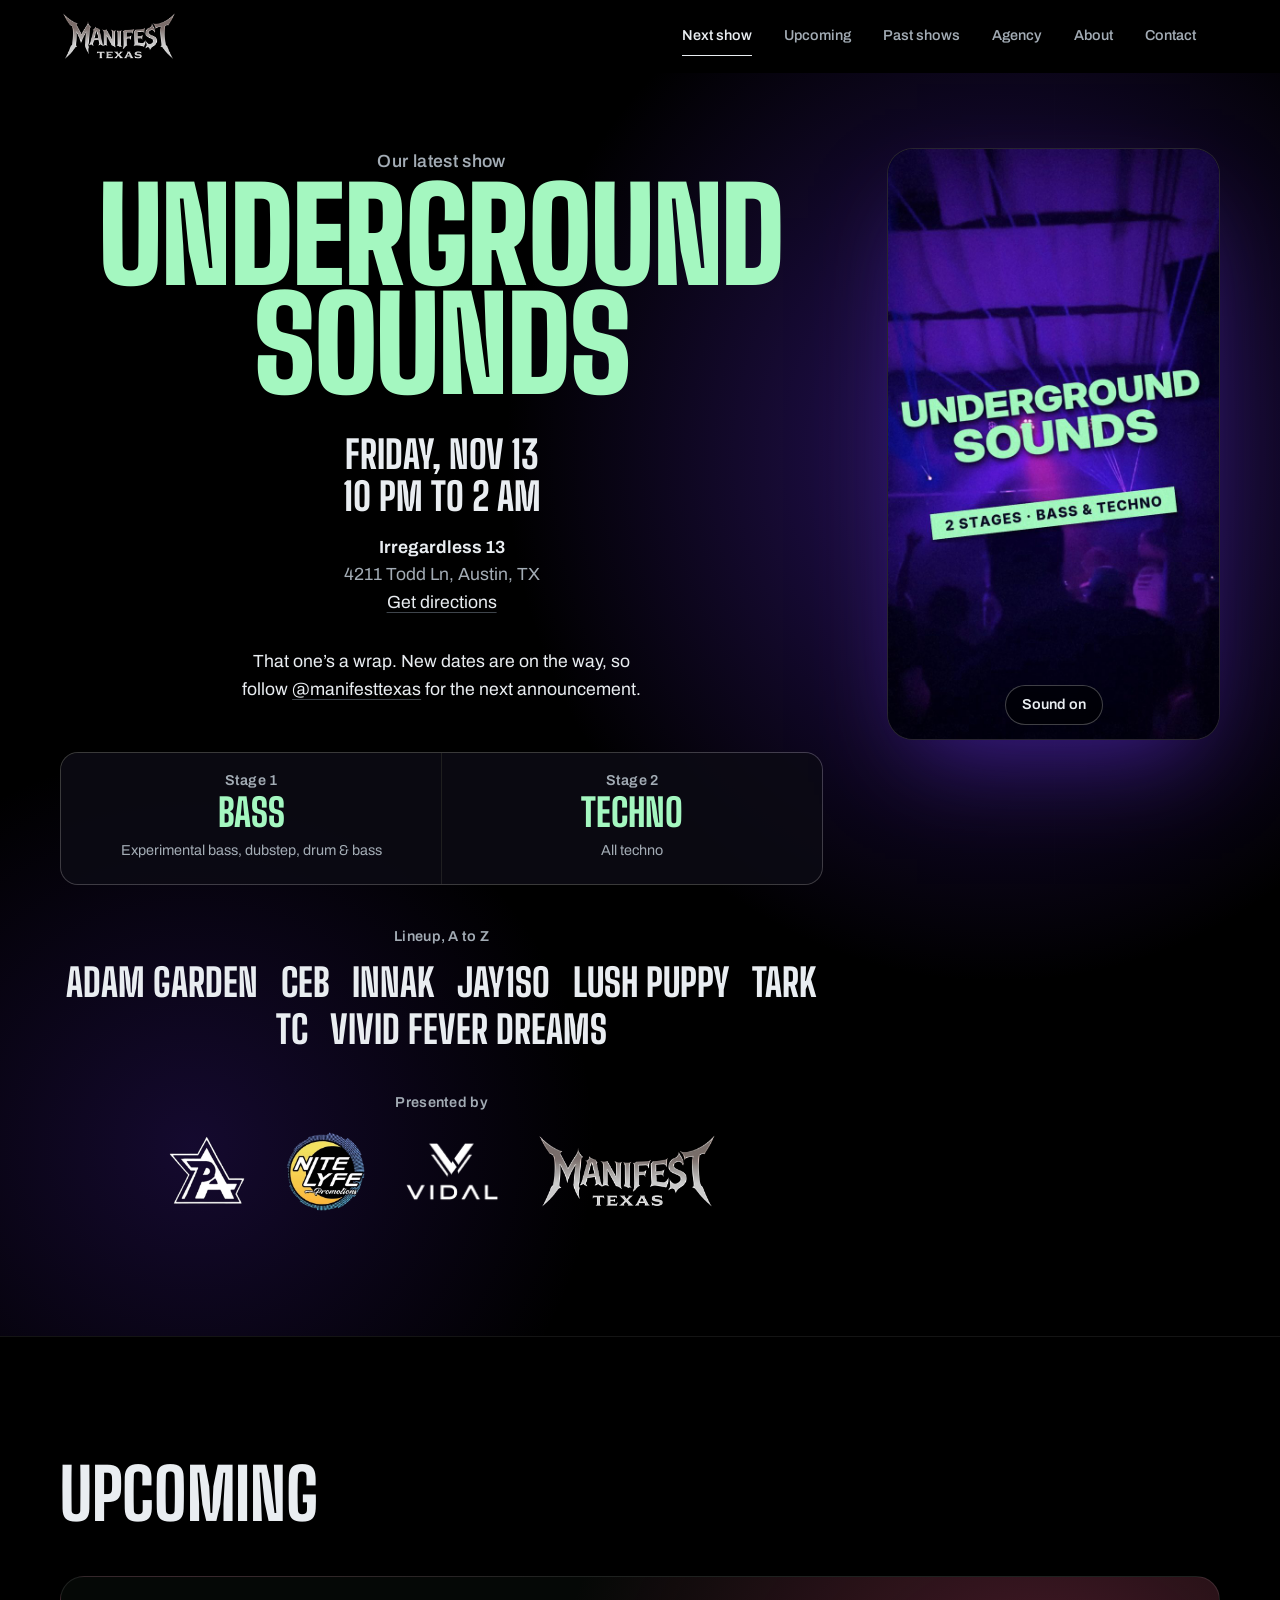
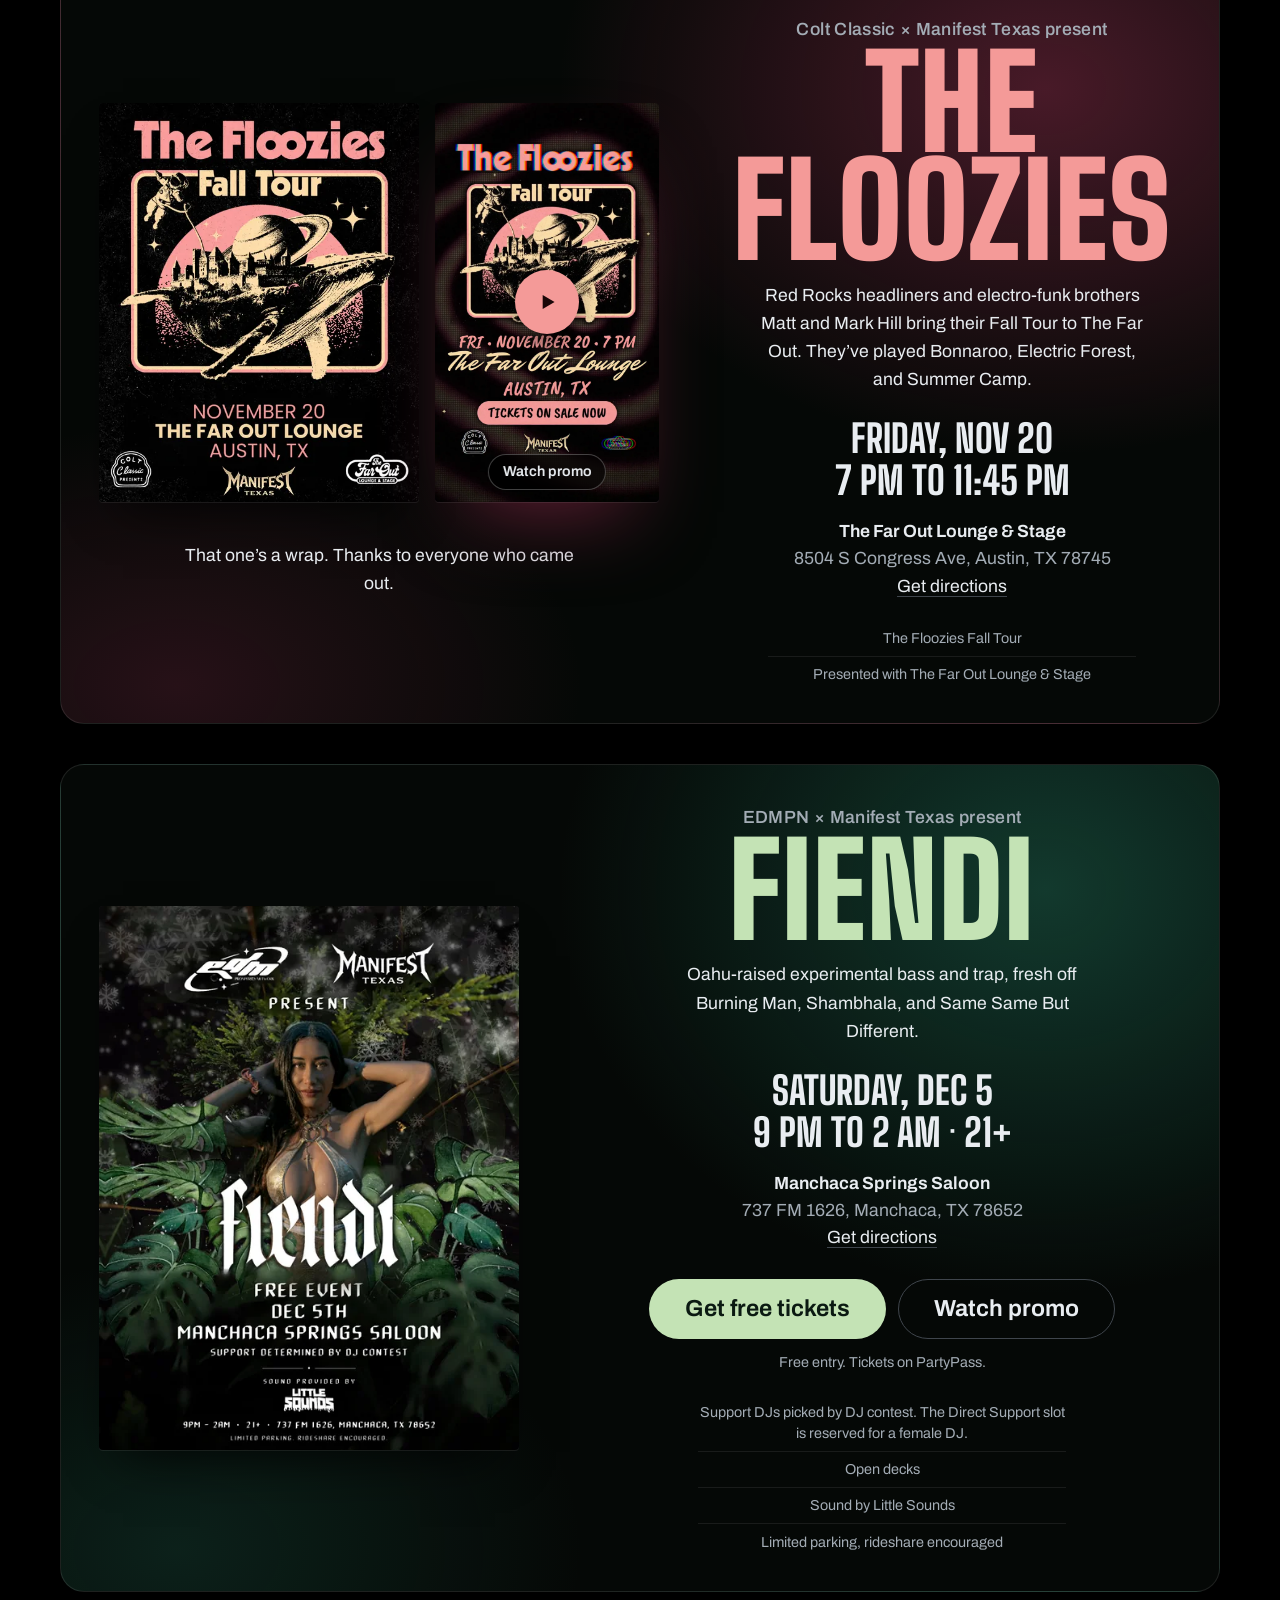
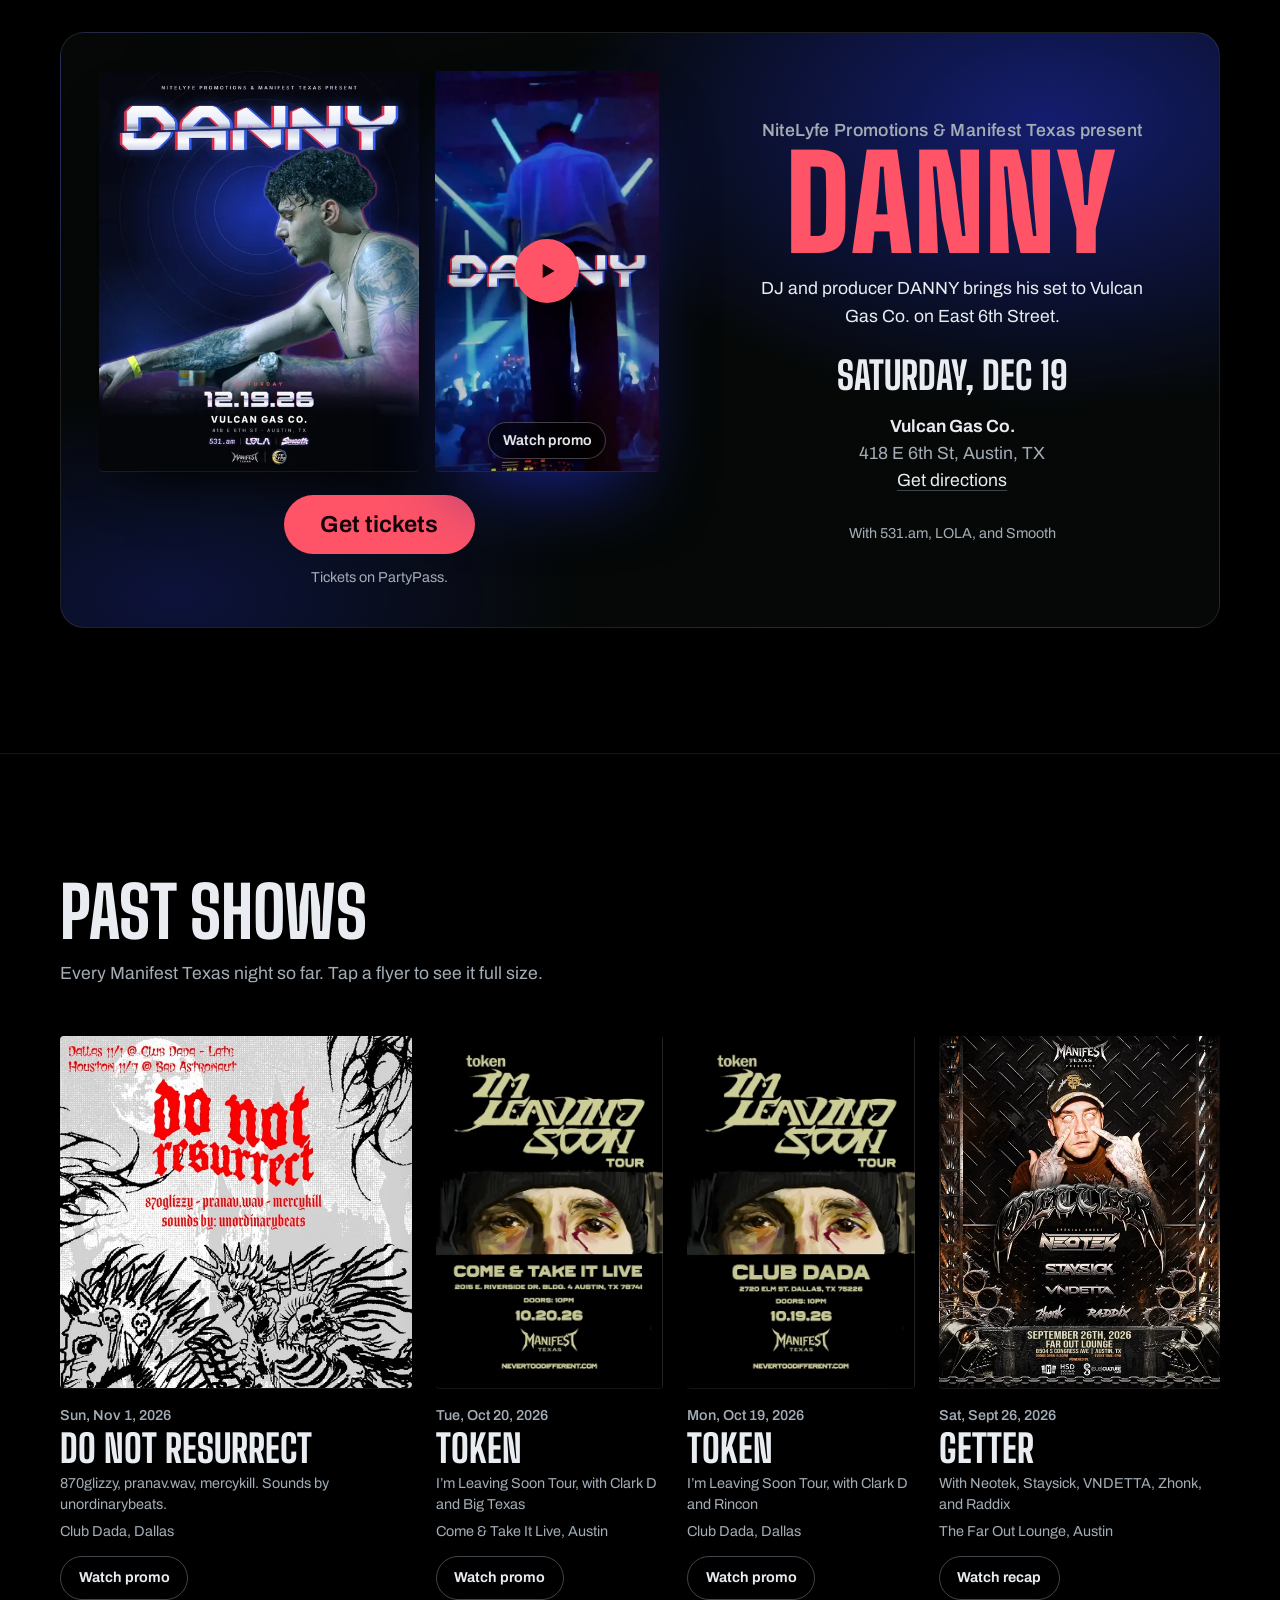
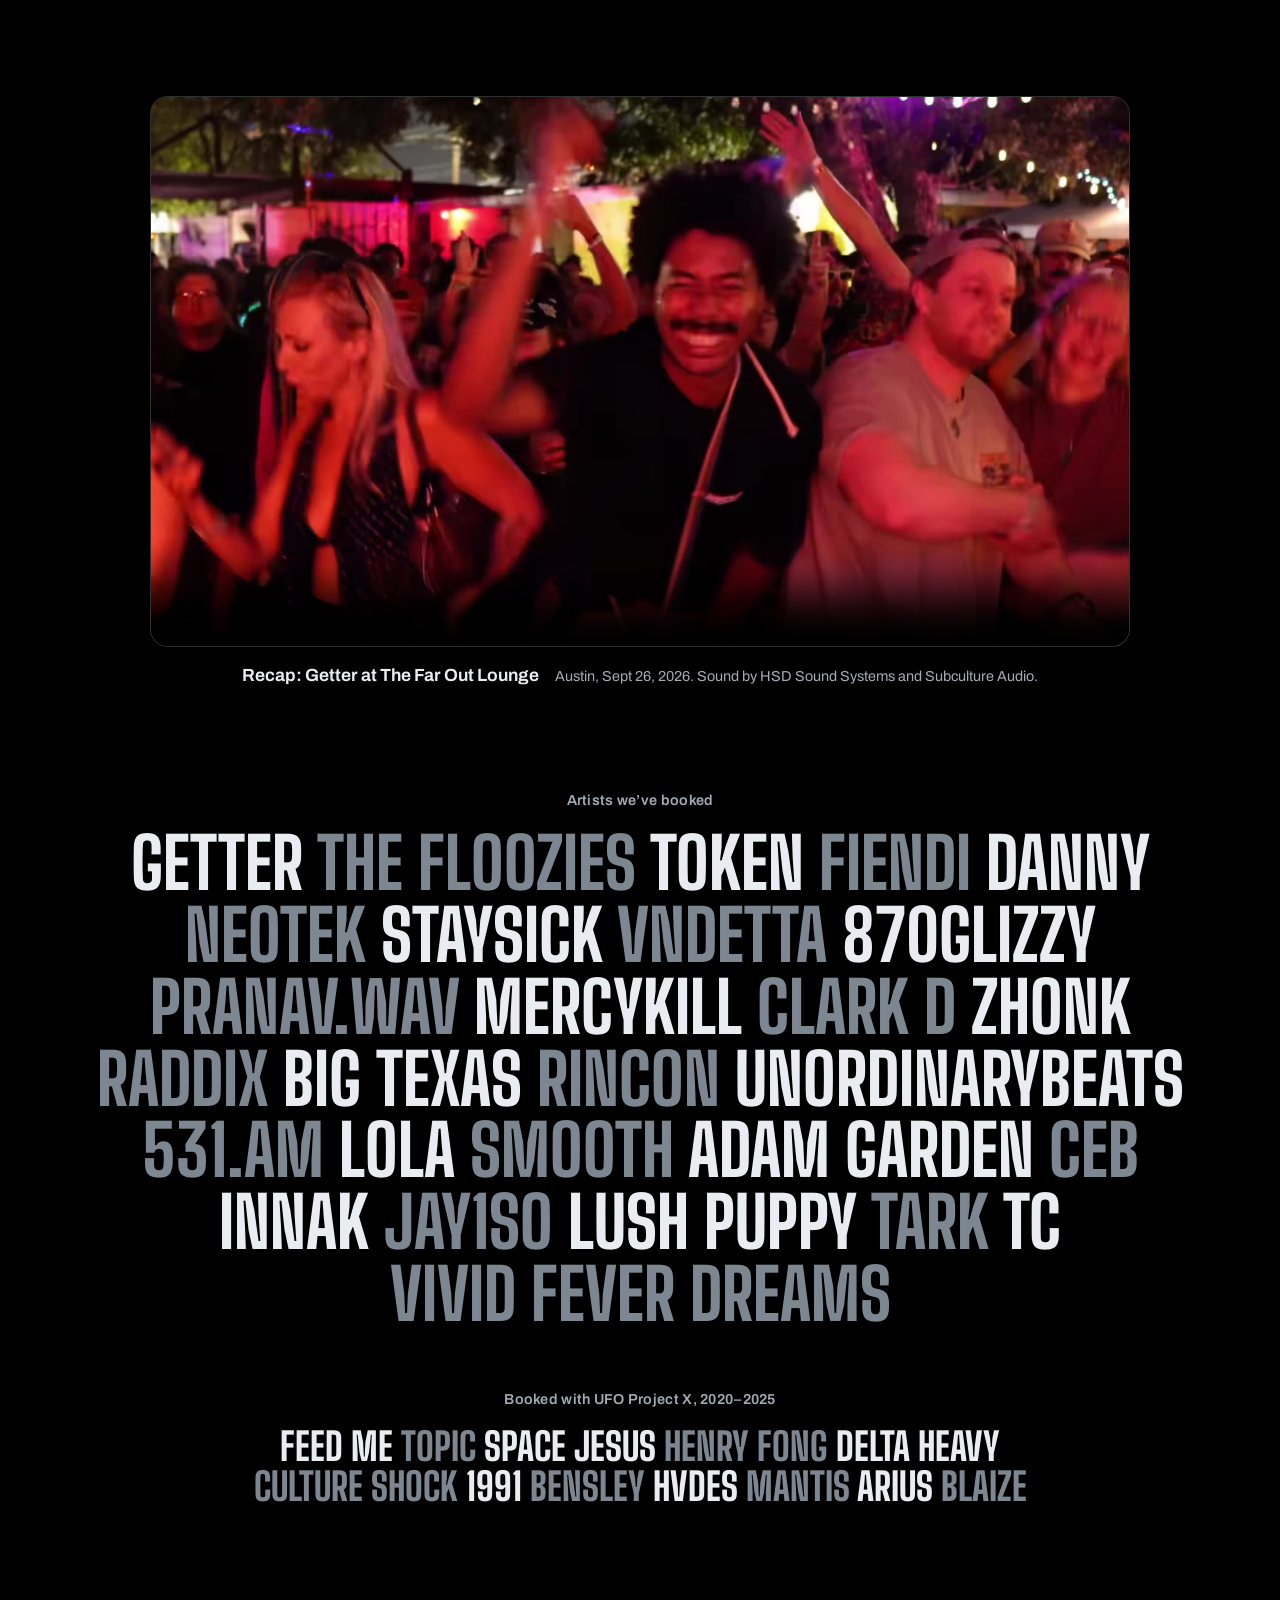
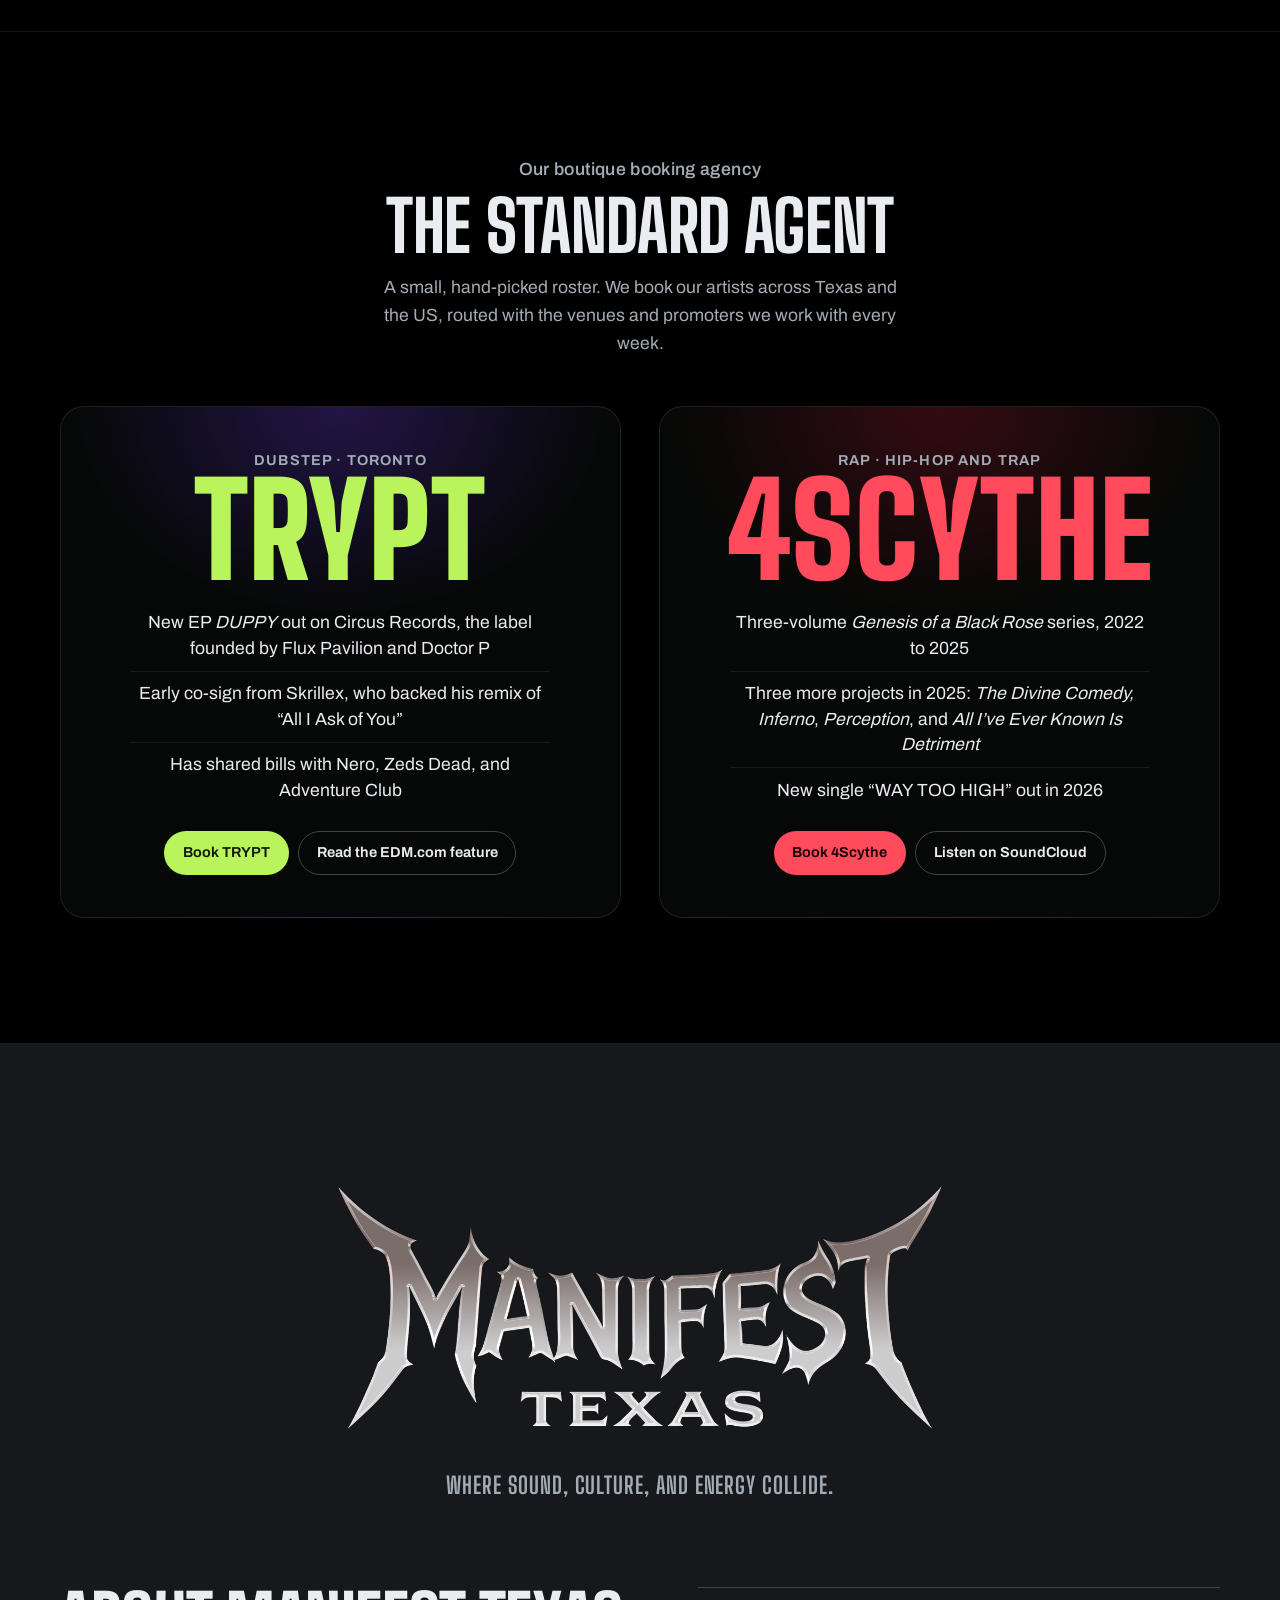
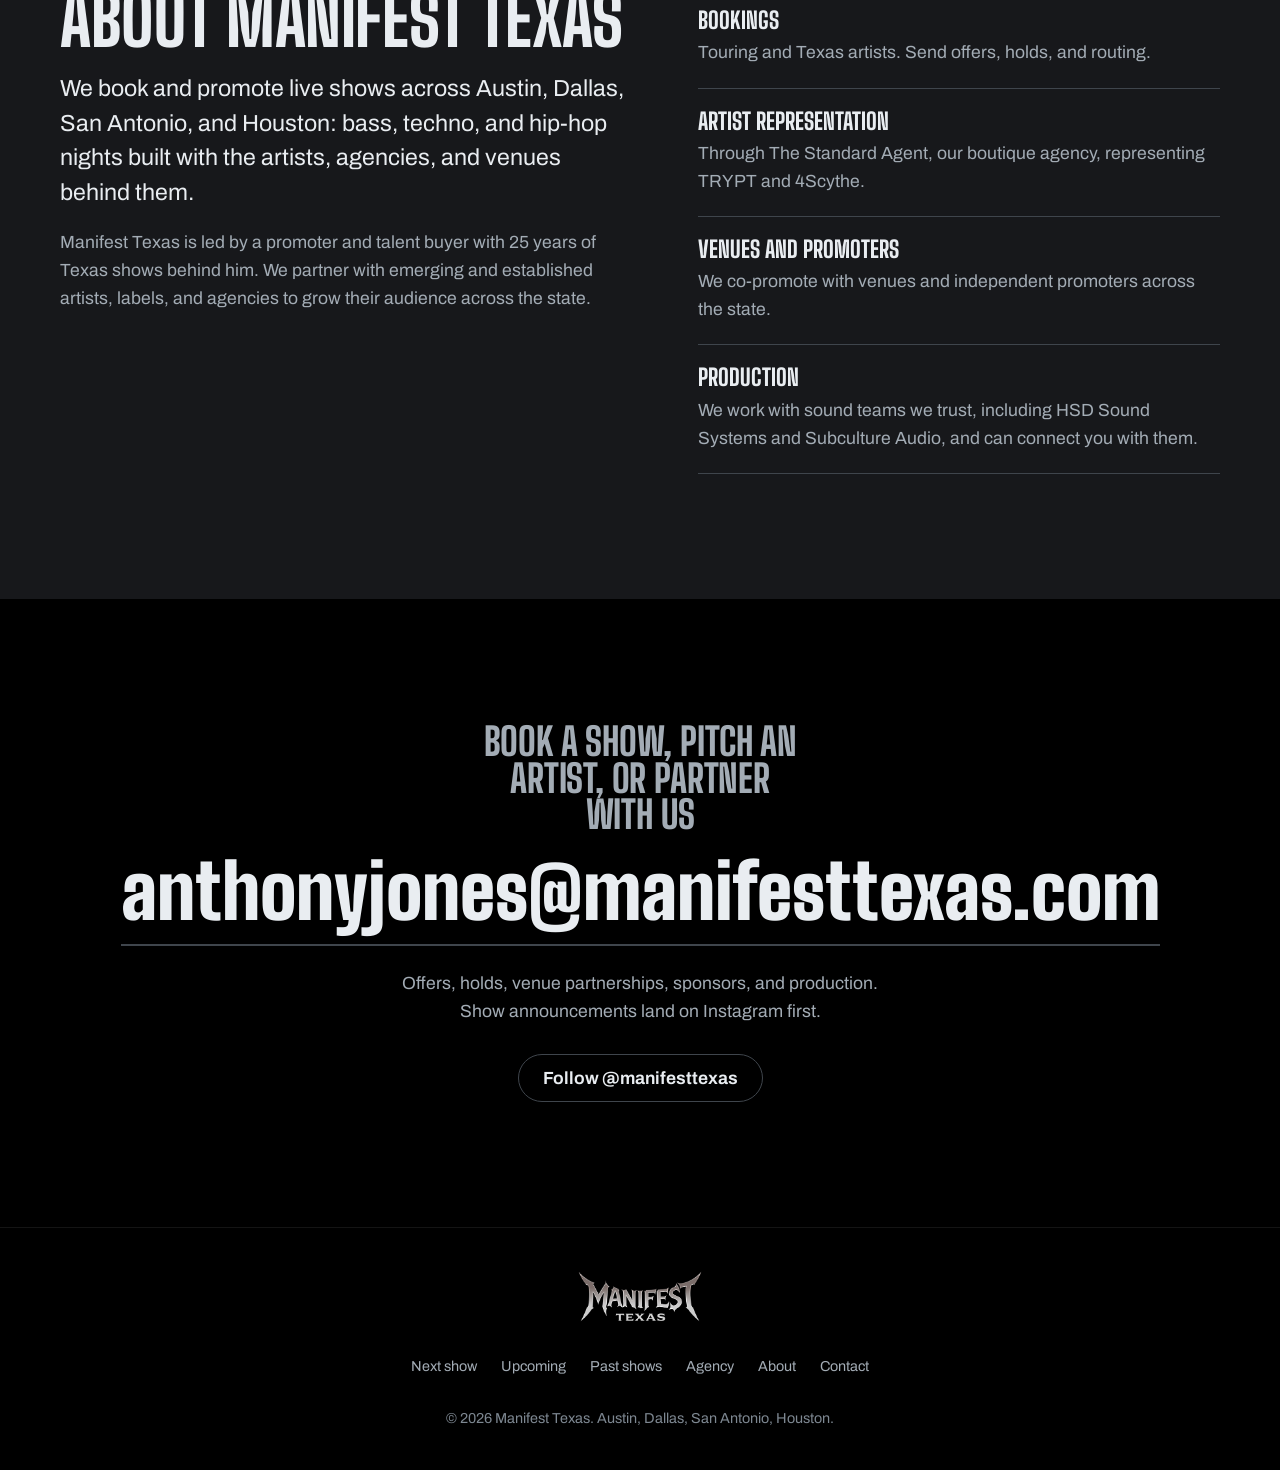
==== index.html @ 44f20de2 "Swap in the new Floozies promo (full Saturn, blowhole spouts) New file names so the year-long asset " ====
<!doctype html>
<html lang="en">
<head>
<meta charset="utf-8" />
<meta name="viewport" content="width=device-width, initial-scale=1, viewport-fit=cover" />

<title>Manifest Texas | Live shows in Austin, Dallas, San Antonio &amp; Houston</title>
<meta name="description" content="Manifest Texas books and promotes live shows across Texas. Next up: Underground Sounds, Fri Nov 13 at Irregardless 13, Austin. Then The Floozies, Fri Nov 20 at The Far Out Lounge, FIENDI on Dec 5, and DANNY on Dec 19." />
<link rel="canonical" href="https://manifesttexas.com/" />
<meta name="theme-color" content="#000000" />
<meta name="color-scheme" content="dark" />

<meta property="og:type" content="website" />
<meta property="og:site_name" content="Manifest Texas" />
<meta property="og:title" content="Manifest Texas | Live shows across Texas" />
<meta property="og:description" content="Next up: Underground Sounds, Fri Nov 13 at Irregardless 13, Austin. Two stages, bass and techno. Free with RSVP." />
<meta property="og:url" content="https://manifesttexas.com/" />
<meta property="og:image" content="https://manifesttexas.com/assets/img/og-manifest-texas.jpg" />
<meta property="og:image:width" content="1200" />
<meta property="og:image:height" content="630" />
<meta name="twitter:card" content="summary_large_image" />
<meta name="twitter:title" content="Manifest Texas | Live shows across Texas" />
<meta name="twitter:description" content="Next up: Underground Sounds, Fri Nov 13, Austin. Free with RSVP." />
<meta name="twitter:image" content="https://manifesttexas.com/assets/img/og-manifest-texas.jpg" />

<link rel="icon" href="assets/favicon.svg" type="image/svg+xml" />
<link rel="apple-touch-icon" href="assets/img/favicon-512.png" />

<!-- Fonts are self-hosted in assets/fonts (Big Shoulders Display + Archivo, SIL Open Font License). -->
<link rel="preload" href="assets/fonts/big-shoulders-display.woff" as="font" type="font/woff" crossorigin />
<link rel="preload" href="assets/fonts/archivo.woff" as="font" type="font/woff" crossorigin />
<!-- Bump the ?v= number whenever site.css or site.js changes (assets are cached for a year). -->
<link rel="stylesheet" href="assets/css/site.css?v=20261111a" />

<!-- ============================================================
     STRUCTURED DATA: organization + every show (next and past).
     Add a MusicEvent object for each new show.
     ============================================================ -->
<script type="application/ld+json">
{
  "@context": "https://schema.org",
  "@graph": [
    {
      "@type": "Organization",
      "@id": "https://manifesttexas.com/#org",
      "name": "Manifest Texas",
      "description": "Texas live-event promoter booking and promoting shows across Austin, Dallas, San Antonio, and Houston.",
      "areaServed": "Texas, United States",
      "url": "https://manifesttexas.com/",
      "logo": "https://manifesttexas.com/assets/img/logo-manifest-texas.png",
      "email": "anthonyjones@manifesttexas.com",
      "sameAs": ["https://www.instagram.com/manifesttexas"]
    },
    {
      "@type": "Organization",
      "@id": "https://manifesttexas.com/#agency",
      "name": "The Standard Agent",
      "description": "Boutique booking agency representing TRYPT and 4Scythe.",
      "url": "https://manifesttexas.com/#agency",
      "email": "anthonyjones@manifesttexas.com"
    },
    {
      "@type": "MusicEvent",
      "name": "Underground Sounds",
      "description": "Two stages: bass (experimental bass, dubstep, drum & bass) and techno. Free with RSVP.",
      "startDate": "2026-11-13T22:00:00-06:00",
      "endDate": "2026-11-14T02:00:00-06:00",
      "eventStatus": "https://schema.org/EventScheduled",
      "eventAttendanceMode": "https://schema.org/OfflineEventAttendanceMode",
      "isAccessibleForFree": true,
      "organizer": [
        { "@id": "https://manifesttexas.com/#org" },
        { "@type": "Organization", "name": "VIDAL" },
        { "@type": "Organization", "name": "NiteLyfe Promotions" }
      ],
      "performer": [
        { "@type": "MusicGroup", "name": "Adam Garden" },
        { "@type": "MusicGroup", "name": "CEB" },
        { "@type": "MusicGroup", "name": "INNAK" },
        { "@type": "MusicGroup", "name": "Jay1so" },
        { "@type": "MusicGroup", "name": "lush puppy" },
        { "@type": "MusicGroup", "name": "TARK" },
        { "@type": "MusicGroup", "name": "TC" },
        { "@type": "MusicGroup", "name": "Vivid Fever Dreams" }
      ],
      "location": {
        "@type": "MusicVenue",
        "name": "Irregardless 13",
        "address": {
          "@type": "PostalAddress",
          "streetAddress": "4211 Todd Ln",
          "addressLocality": "Austin",
          "addressRegion": "TX",
          "addressCountry": "US"
        }
      },
      "image": "https://manifesttexas.com/assets/img/underground-sounds-promo-poster.jpg",
      "offers": {
        "@type": "Offer",
        "price": "0",
        "priceCurrency": "USD",
        "url": "https://posh.vip/e/no-boundaries-1?u=manifesttexas&_t=mvzlo5fj&os=ios&src=event_page",
        "availability": "https://schema.org/InStock"
      }
    },
    {
      "@type": "MusicEvent",
      "name": "Colt Classic × Manifest Texas present The Floozies: Fall Tour",
      "description": "Electro-funk brothers Matt and Mark Hill, Red Rocks headliners, bring their Fall Tour to The Far Out Lounge & Stage in Austin.",
      "startDate": "2026-11-20T19:00:00-06:00",
      "endDate": "2026-11-20T23:45:00-06:00",
      "eventStatus": "https://schema.org/EventScheduled",
      "eventAttendanceMode": "https://schema.org/OfflineEventAttendanceMode",
      "organizer": [
        { "@id": "https://manifesttexas.com/#org" },
        { "@type": "Organization", "name": "Colt Classic" }
      ],
      "performer": [
        { "@type": "MusicGroup", "name": "The Floozies" }
      ],
      "location": {
        "@type": "MusicVenue",
        "name": "The Far Out Lounge & Stage",
        "address": { "@type": "PostalAddress", "streetAddress": "8504 S Congress Ave", "addressLocality": "Austin", "addressRegion": "TX", "postalCode": "78745", "addressCountry": "US" }
      },
      "image": "https://manifesttexas.com/assets/img/flyer-floozies-farout.jpg",
      "offers": {
        "@type": "Offer",
        "url": "https://www.tickettailor.com/events/thefaroutloungestage/2354279",
        "availability": "https://schema.org/InStock"
      }
    },
    {
      "@type": "MusicEvent",
      "name": "EDMPN × Manifest Texas present FIENDI",
      "description": "FIENDI live at Manchaca Springs Saloon. Free event. Support DJs chosen by DJ contest, open decks, sound by Little Sounds. 21+.",
      "startDate": "2026-12-05T21:00:00-06:00",
      "endDate": "2026-12-06T02:00:00-06:00",
      "eventStatus": "https://schema.org/EventScheduled",
      "eventAttendanceMode": "https://schema.org/OfflineEventAttendanceMode",
      "isAccessibleForFree": true,
      "typicalAgeRange": "21-",
      "organizer": [
        { "@id": "https://manifesttexas.com/#org" },
        { "@type": "Organization", "name": "EDMPN Prosperity Network" }
      ],
      "performer": [
        { "@type": "MusicGroup", "name": "FIENDI" }
      ],
      "location": {
        "@type": "MusicVenue",
        "name": "Manchaca Springs Saloon",
        "address": { "@type": "PostalAddress", "streetAddress": "737 FM 1626", "addressLocality": "Manchaca", "addressRegion": "TX", "postalCode": "78652", "addressCountry": "US" }
      },
      "image": "https://manifesttexas.com/assets/img/flyer-fiendi-manchaca.jpg",
      "offers": {
        "@type": "Offer",
        "price": "0",
        "priceCurrency": "USD",
        "url": "https://www.partypass.vip/events/60",
        "availability": "https://schema.org/InStock"
      }
    },
    {
      "@type": "MusicEvent",
      "name": "NiteLyfe Promotions & Manifest Texas present DANNY",
      "description": "DANNY live at Vulcan Gas Co. in Austin, with 531.am, LOLA, and Smooth.",
      "startDate": "2026-12-19",
      "eventStatus": "https://schema.org/EventScheduled",
      "eventAttendanceMode": "https://schema.org/OfflineEventAttendanceMode",
      "organizer": [
        { "@id": "https://manifesttexas.com/#org" },
        { "@type": "Organization", "name": "NiteLyfe Promotions" }
      ],
      "performer": [
        { "@type": "MusicGroup", "name": "DANNY" },
        { "@type": "MusicGroup", "name": "531.am" },
        { "@type": "MusicGroup", "name": "LOLA" },
        { "@type": "MusicGroup", "name": "Smooth" }
      ],
      "location": {
        "@type": "MusicVenue",
        "name": "Vulcan Gas Co.",
        "address": { "@type": "PostalAddress", "streetAddress": "418 E 6th St", "addressLocality": "Austin", "addressRegion": "TX", "postalCode": "78701", "addressCountry": "US" }
      },
      "image": "https://manifesttexas.com/assets/img/flyer-danny-vulcan.jpg",
      "offers": {
        "@type": "Offer",
        "url": "https://www.partypass.vip/events/58",
        "availability": "https://schema.org/InStock"
      }
    },
    {
      "@type": "MusicEvent",
      "name": "Do Not Resurrect",
      "startDate": "2026-11-01T18:00:00-06:00",
      "eventStatus": "https://schema.org/EventScheduled",
      "eventAttendanceMode": "https://schema.org/OfflineEventAttendanceMode",
      "organizer": { "@id": "https://manifesttexas.com/#org" },
      "performer": [
        { "@type": "MusicGroup", "name": "870glizzy" },
        { "@type": "MusicGroup", "name": "pranav.wav" },
        { "@type": "MusicGroup", "name": "mercykill" },
        { "@type": "MusicGroup", "name": "unordinarybeats" }
      ],
      "location": {
        "@type": "MusicVenue",
        "name": "Club Dada",
        "address": { "@type": "PostalAddress", "streetAddress": "2720 Elm St", "addressLocality": "Dallas", "addressRegion": "TX", "postalCode": "75226", "addressCountry": "US" }
      },
      "image": "https://manifesttexas.com/assets/img/flyer-dnr.jpg"
    },
    {
      "@type": "MusicEvent",
      "name": "Token: I'm Leaving Soon Tour (Austin)",
      "startDate": "2026-10-20T22:00:00-05:00",
      "eventStatus": "https://schema.org/EventScheduled",
      "eventAttendanceMode": "https://schema.org/OfflineEventAttendanceMode",
      "organizer": { "@id": "https://manifesttexas.com/#org" },
      "performer": [
        { "@type": "MusicGroup", "name": "Token" },
        { "@type": "MusicGroup", "name": "Clark D" },
        { "@type": "MusicGroup", "name": "Big Texas" }
      ],
      "location": {
        "@type": "MusicVenue",
        "name": "Come & Take It Live",
        "address": { "@type": "PostalAddress", "streetAddress": "2015 E Riverside Dr, Bldg. 4", "addressLocality": "Austin", "addressRegion": "TX", "postalCode": "78741", "addressCountry": "US" }
      },
      "image": "https://manifesttexas.com/assets/img/flyer-token-austin.jpg"
    },
    {
      "@type": "MusicEvent",
      "name": "Token: I'm Leaving Soon Tour (Dallas)",
      "startDate": "2026-10-19T22:00:00-05:00",
      "eventStatus": "https://schema.org/EventScheduled",
      "eventAttendanceMode": "https://schema.org/OfflineEventAttendanceMode",
      "organizer": { "@id": "https://manifesttexas.com/#org" },
      "performer": [
        { "@type": "MusicGroup", "name": "Token" },
        { "@type": "MusicGroup", "name": "Clark D" },
        { "@type": "MusicGroup", "name": "Rincon" }
      ],
      "location": {
        "@type": "MusicVenue",
        "name": "Club Dada",
        "address": { "@type": "PostalAddress", "streetAddress": "2720 Elm St", "addressLocality": "Dallas", "addressRegion": "TX", "postalCode": "75226", "addressCountry": "US" }
      },
      "image": "https://manifesttexas.com/assets/img/flyer-token-dallas.jpg"
    },
    {
      "@type": "MusicEvent",
      "name": "Manifest Texas presents Getter",
      "startDate": "2026-09-26T18:00:00-05:00",
      "doorTime": "2026-09-26T17:30:00-05:00",
      "eventStatus": "https://schema.org/EventScheduled",
      "eventAttendanceMode": "https://schema.org/OfflineEventAttendanceMode",
      "organizer": { "@id": "https://manifesttexas.com/#org" },
      "performer": [
        { "@type": "MusicGroup", "name": "Getter" },
        { "@type": "MusicGroup", "name": "Neotek" },
        { "@type": "MusicGroup", "name": "Staysick" },
        { "@type": "MusicGroup", "name": "VNDETTA" },
        { "@type": "MusicGroup", "name": "Zhonk" },
        { "@type": "MusicGroup", "name": "Raddix" }
      ],
      "location": {
        "@type": "MusicVenue",
        "name": "The Far Out Lounge",
        "address": { "@type": "PostalAddress", "streetAddress": "8504 S Congress Ave", "addressLocality": "Austin", "addressRegion": "TX", "addressCountry": "US" }
      },
      "image": "https://manifesttexas.com/assets/img/flyer-getter-austin.jpg"
    }
  ]
}
</script>
</head>

<body>
<a class="skip-link" href="#next">Skip to the next show</a>

<!-- ============================================================
     HEADER
     The RSVP button points at the next show. Update its href with the hero's.
     ============================================================ -->
<header class="site-header" data-header>
  <div class="shell header-row">
    <a class="brand" href="#top" aria-label="Manifest Texas, back to top">
      <img src="assets/img/logo-manifest-texas-sm.png" width="400" height="175" alt="Manifest Texas" />
    </a>

    <nav class="nav" aria-label="Primary">
      <a href="#next">Next show</a>
      <a href="#upcoming">Upcoming</a>
      <a href="#past">Past shows</a>
      <a href="#agency">Agency</a>
      <a href="#about">About</a>
      <a href="#contact">Contact</a>
    </nav>

    <div class="header-actions">
      <a class="btn btn-show btn-sm" data-rsvp
         href="https://posh.vip/e/no-boundaries-1?u=manifesttexas&amp;_t=mvzlo5fj&amp;os=ios&amp;src=event_page"
         target="_blank" rel="noopener">RSVP free</a>
      <button class="menu-btn" type="button" data-menu-toggle aria-expanded="false" aria-controls="menu" aria-label="Open menu">
        <span aria-hidden="true"></span><span aria-hidden="true"></span>
      </button>
    </div>
  </div>

  <nav class="menu" id="menu" aria-label="Menu" hidden>
    <a href="#next">Next show</a>
    <a href="#upcoming">Upcoming</a>
    <a href="#past">Past shows</a>
    <a href="#agency">Agency</a>
    <a href="#about">About</a>
    <a href="#contact">Contact</a>
  </nav>
</header>

<main id="top">

  <!-- ============================================================
       NEXT SHOW
       To swap in a new show: change the text, the reel/poster files, the
       RSVP/ticket link (here AND in the header), and data-ends (the moment
       the show is over). After data-ends passes, the RSVP buttons hide on
       their own and this section says the show has wrapped.
       --show-accent / --show-glow on the section set this show's colors.
       ============================================================ -->
  <section class="next" id="next" aria-labelledby="next-title"
           data-ends="2026-11-14T02:00:00-06:00"
           style="--show-accent:#a4f7c0; --show-ink:#06140c; --show-glow:#4a23a8;">
    <div class="shell next-grid">

      <div class="next-head">
        <p class="next-kicker" data-next-kicker>Manifest Texas presents</p>
        <h1 id="next-title" class="next-title">Underground<br />Sounds</h1>

        <dl class="next-facts">
          <div>
            <dt class="sr-only">Date</dt>
            <dd class="fact-big">Friday, Nov 13</dd>
          </div>
          <div>
            <dt class="sr-only">Time</dt>
            <dd class="fact-big">10 PM to 2 AM</dd>
          </div>
          <div class="fact-venue">
            <dt class="sr-only">Venue</dt>
            <dd>
              <strong>Irregardless 13</strong><br />
              4211 Todd Ln, Austin, TX<br />
              <a class="text-link" href="https://www.google.com/maps/search/?api=1&amp;query=Irregardless+13+4211+Todd+Ln+Austin+TX" target="_blank" rel="noopener">Get directions</a>
            </dd>
          </div>
        </dl>

        <div class="next-cta">
          <a class="btn btn-show btn-lg" data-rsvp
             href="https://posh.vip/e/no-boundaries-1?u=manifesttexas&amp;_t=mvzlo5fj&amp;os=ios&amp;src=event_page"
             target="_blank" rel="noopener">RSVP free on Posh</a>
          <p class="next-note" data-rsvp>Free entry with RSVP.</p>
          <p class="next-wrapped" data-wrapped hidden>That one’s a wrap. New dates are on the way, so follow <a class="text-link" href="https://www.instagram.com/manifesttexas" target="_blank" rel="noopener">@manifesttexas</a> for the next announcement.</p>
        </div>
      </div>

      <figure class="next-reel">
        <div class="reel-frame">
          <video class="reel-video" data-hero-reel muted loop playsinline autoplay preload="metadata"
                 poster="assets/img/underground-sounds-promo-poster.jpg"
                 aria-label="Underground Sounds promo reel">
            <source src="assets/video/underground-sounds-promo.mp4" type="video/mp4" />
          </video>
          <button class="reel-sound" type="button" data-sound-toggle aria-pressed="false">Sound on</button>
          <button class="reel-play" type="button" data-reel-play hidden aria-label="Play the Underground Sounds reel">
            <svg viewBox="0 0 24 24" width="28" height="28" aria-hidden="true"><path d="M8 5.5v13l11-6.5z" fill="currentColor"/></svg>
          </button>
        </div>
      </figure>

      <div class="next-more">
        <div class="stages">
          <div class="stage">
            <h2 class="stage-name"><span class="stage-num">Stage 1</span> Bass</h2>
            <p>Experimental bass, dubstep, drum &amp; bass</p>
          </div>
          <div class="stage">
            <h2 class="stage-name"><span class="stage-num">Stage 2</span> Techno</h2>
            <p>All techno</p>
          </div>
        </div>

        <div class="lineup">
          <h2 class="lineup-label">Lineup, A to Z</h2>
          <ul class="lineup-list">
            <li>Adam Garden</li>
            <li>CEB</li>
            <li>INNAK</li>
            <li>Jay1so</li>
            <li>lush puppy</li>
            <li>TARK</li>
            <li>TC</li>
            <li>Vivid Fever Dreams</li>
          </ul>
        </div>

        <div class="presenters">
          <h2 class="presenters-label">Presented by</h2>
          <ul class="presenters-logos">
            <li class="logo-pa"><picture>
              <source srcset="assets/img/partner-pa.webp" type="image/webp" />
              <img src="assets/img/partner-pa.png" width="261" height="240" loading="lazy" alt="PA" />
            </picture></li>
            <li class="logo-nitelyfe"><picture>
              <source srcset="assets/img/partner-nitelyfe.webp" type="image/webp" />
              <img src="assets/img/partner-nitelyfe.png" width="238" height="240" loading="lazy" alt="NiteLyfe Promotions" />
            </picture></li>
            <li class="logo-vidal"><picture>
              <source srcset="assets/img/partner-vidal.webp" type="image/webp" />
              <img src="assets/img/partner-vidal.png" width="383" height="240" loading="lazy" alt="VIDAL" />
            </picture></li>
            <li class="logo-manifest"><picture>
              <source srcset="assets/img/partner-manifest-texas.webp" type="image/webp" />
              <img src="assets/img/partner-manifest-texas.png" width="589" height="240" loading="lazy" alt="Manifest Texas" />
            </picture></li>
          </ul>
        </div>
      </div>

    </div>
  </section>

  <!-- ============================================================
       UPCOMING: shows after the next one, soonest first.
       To add a show: copy one <article class="up-card"> block.
       data-show-ends on each card is the moment that show is over; after it
       passes, that card's ticket button hides and it says the show wrapped.
       --show-accent / --show-glow on the card set its colors.
       ============================================================ -->
  <section class="upcoming" id="upcoming" aria-labelledby="upcoming-title">
    <div class="shell">
      <header class="section-head">
        <h2 id="upcoming-title" class="section-title">Upcoming</h2>
      </header>

      <!-- THE FLOOZIES: The Far Out Lounge & Stage
           Flyer and promo side by side, ticket button under them. -->
      <article class="up-card up-card-pair" data-show-ends="2026-11-20T23:45:00-06:00"
               style="--show-accent:#f49a98; --show-ink:#1a0708; --show-glow:#8a2c4a;">
        <div class="up-media">
          <div class="up-pair">
            <button class="flyer-btn up-flyer" type="button" style="--ar:0.8"
                    data-flyer="assets/img/flyer-floozies-farout.jpg" data-flyer-w="800" data-flyer-h="1000"
                    aria-label="View The Floozies flyer full size">
              <picture>
                <source type="image/webp" srcset="assets/img/flyer-floozies-farout-thumb.webp 520w, assets/img/flyer-floozies-farout.webp 800w" sizes="(min-width: 820px) 330px, 58vw" />
                <img src="assets/img/flyer-floozies-farout-thumb.jpg" width="520" height="650" loading="lazy"
                     alt="The Floozies Fall Tour flyer: November 20, The Far Out Lounge, Austin, TX. Colt Classic presents, with Manifest Texas and The Far Out Lounge &amp; Stage." />
              </picture>
            </button>
            <button class="promo-tile" type="button" style="--ar:0.5625"
                    data-video="assets/video/floozies-farout-promo-v3.mp4" data-poster="assets/img/floozies-farout-promo-v3-poster.jpg" data-shape="tall"
                    data-title="The Floozies promo" aria-label="Play The Floozies promo video">
              <picture>
                <source type="image/webp" srcset="assets/img/floozies-farout-promo-v3-poster.webp" />
                <img src="assets/img/floozies-farout-promo-v3-poster.jpg" width="720" height="1280" loading="lazy" alt="" />
              </picture>
              <span class="promo-play" aria-hidden="true">
                <svg viewBox="0 0 24 24" width="26" height="26"><path d="M8 5.5v13l11-6.5z" fill="currentColor"/></svg>
              </span>
              <span class="promo-label" aria-hidden="true">Watch promo</span>
            </button>
          </div>

          <div class="up-cta">
            <a class="btn btn-show btn-lg" data-ticket href="https://www.tickettailor.com/events/thefaroutloungestage/2354279" target="_blank" rel="noopener">Get tickets</a>
          </div>
          <p class="up-note" data-ticket>Tickets on Ticket Tailor.</p>
          <p class="up-wrapped" data-show-wrapped hidden>That one’s a wrap. Thanks to everyone who came out.</p>
        </div>

        <div class="up-info">
          <p class="up-kicker">Colt Classic × Manifest Texas present</p>
          <h3 class="up-title">The Floozies</h3>
          <p class="up-blurb">Red Rocks headliners and electro-funk brothers Matt and Mark Hill bring their Fall Tour to The Far Out. They’ve played Bonnaroo, Electric Forest, and Summer Camp.</p>

          <dl class="up-facts">
            <div>
              <dt class="sr-only">Date</dt>
              <dd class="fact-big">Friday, Nov 20</dd>
            </div>
            <div>
              <dt class="sr-only">Time</dt>
              <dd class="fact-big">7 PM to 11:45 PM</dd>
            </div>
            <div class="fact-venue">
              <dt class="sr-only">Venue</dt>
              <dd>
                <strong>The Far Out Lounge &amp; Stage</strong><br />
                8504 S Congress Ave, Austin, TX 78745<br />
                <a class="text-link" href="https://www.google.com/maps/search/?api=1&amp;query=The+Far+Out+Lounge+8504+S+Congress+Ave+Austin+TX+78745" target="_blank" rel="noopener">Get directions</a>
              </dd>
            </div>
          </dl>

          <ul class="up-details">
            <li>The Floozies Fall Tour</li>
            <li>Presented with The Far Out Lounge &amp; Stage</li>
          </ul>
        </div>
      </article>

      <!-- FIENDI: Manchaca Springs Saloon -->
      <article class="up-card" data-show-ends="2026-12-06T02:00:00-06:00"
               style="--show-accent:#c4e3b5; --show-ink:#0b1a12; --show-glow:#1f6b55;">
        <button class="flyer-btn up-flyer" type="button" style="--ar:0.7725"
                data-flyer="assets/img/flyer-fiendi-manchaca.jpg" data-flyer-w="1100" data-flyer-h="1424"
                aria-label="View the FIENDI flyer full size">
          <picture>
            <source type="image/webp" srcset="assets/img/flyer-fiendi-manchaca-thumb.webp 520w, assets/img/flyer-fiendi-manchaca.webp 1100w" sizes="(min-width: 820px) 420px, 88vw" />
            <img src="assets/img/flyer-fiendi-manchaca-thumb.jpg" width="520" height="673" loading="lazy"
                 alt="EDMPN and Manifest Texas present FIENDI. Free event, Dec 5th, Manchaca Springs Saloon. Support determined by DJ contest. Sound provided by Little Sounds. 9 PM to 2 AM, 21+, 737 FM 1626, Manchaca, TX 78652. Limited parking, rideshare encouraged." />
          </picture>
        </button>

        <div class="up-info">
          <p class="up-kicker">EDMPN × Manifest Texas present</p>
          <h3 class="up-title">FIENDI</h3>
          <p class="up-blurb">Oahu-raised experimental bass and trap, fresh off Burning Man, Shambhala, and Same Same But Different.</p>

          <dl class="up-facts">
            <div>
              <dt class="sr-only">Date</dt>
              <dd class="fact-big">Saturday, Dec 5</dd>
            </div>
            <div>
              <dt class="sr-only">Time and age</dt>
              <dd class="fact-big">9 PM to 2 AM · 21+</dd>
            </div>
            <div class="fact-venue">
              <dt class="sr-only">Venue</dt>
              <dd>
                <strong>Manchaca Springs Saloon</strong><br />
                737 FM 1626, Manchaca, TX 78652<br />
                <a class="text-link" href="https://www.google.com/maps/search/?api=1&amp;query=Manchaca+Springs+Saloon+737+FM+1626+Manchaca+TX+78652" target="_blank" rel="noopener">Get directions</a>
              </dd>
            </div>
          </dl>

          <div class="up-cta">
            <a class="btn btn-show btn-lg" data-ticket href="https://www.partypass.vip/events/60" target="_blank" rel="noopener">Get free tickets</a>
            <button class="btn btn-ghost btn-lg" type="button"
                    data-video="assets/video/fiendi-manchaca-promo.mp4" data-poster="assets/img/fiendi-manchaca-promo-poster.jpg" data-shape="tall"
                    data-title="FIENDI promo">Watch promo</button>
          </div>
          <p class="up-note" data-ticket>Free entry. Tickets on PartyPass.</p>
          <p class="up-wrapped" data-show-wrapped hidden>That one’s a wrap. Thanks to everyone who came out.</p>

          <ul class="up-details">
            <li>Support DJs picked by DJ contest. The Direct Support slot is reserved for a female DJ.</li>
            <li>Open decks</li>
            <li>Sound by Little Sounds</li>
            <li>Limited parking, rideshare encouraged</li>
          </ul>
        </div>
      </article>

      <!-- DANNY: Vulcan Gas Co.
           This card puts the flyer and promo side by side with the ticket button under them. -->
      <article class="up-card up-card-pair" data-show-ends="2026-12-20T02:00:00-06:00"
               style="--show-accent:#ff5468; --show-ink:#16040b; --show-glow:#2333d8;">
        <div class="up-media">
          <div class="up-pair">
            <button class="flyer-btn up-flyer" type="button" style="--ar:0.8"
                    data-flyer="assets/img/flyer-danny-vulcan.jpg" data-flyer-w="1100" data-flyer-h="1375"
                    aria-label="View the DANNY flyer full size">
              <picture>
                <source type="image/webp" srcset="assets/img/flyer-danny-vulcan-thumb.webp 520w, assets/img/flyer-danny-vulcan.webp 1100w" sizes="(min-width: 820px) 330px, 58vw" />
                <img src="assets/img/flyer-danny-vulcan-thumb.jpg" width="520" height="650" loading="lazy"
                     alt="NiteLyfe Promotions and Manifest Texas present DANNY. Saturday, 12.19.26, Vulcan Gas Co., 418 E 6th St, Austin, TX. With 531.am, LOLA, and Smooth." />
              </picture>
            </button>
            <button class="promo-tile" type="button" style="--ar:0.5625"
                    data-video="assets/video/danny-vulcan-promo.mp4" data-poster="assets/img/danny-vulcan-promo-poster.jpg" data-shape="tall"
                    data-title="DANNY promo" aria-label="Play the DANNY promo video">
              <picture>
                <source type="image/webp" srcset="assets/img/danny-vulcan-promo-poster.webp" />
                <img src="assets/img/danny-vulcan-promo-poster.jpg" width="720" height="1280" loading="lazy" alt="" />
              </picture>
              <span class="promo-play" aria-hidden="true">
                <svg viewBox="0 0 24 24" width="26" height="26"><path d="M8 5.5v13l11-6.5z" fill="currentColor"/></svg>
              </span>
              <span class="promo-label" aria-hidden="true">Watch promo</span>
            </button>
          </div>

          <div class="up-cta">
            <a class="btn btn-show btn-lg" data-ticket href="https://www.partypass.vip/events/58" target="_blank" rel="noopener">Get tickets</a>
          </div>
          <p class="up-note" data-ticket>Tickets on PartyPass.</p>
          <p class="up-wrapped" data-show-wrapped hidden>That one’s a wrap. Thanks to everyone who came out.</p>
        </div>

        <div class="up-info">
          <p class="up-kicker">NiteLyfe Promotions &amp; Manifest Texas present</p>
          <h3 class="up-title">DANNY</h3>
          <p class="up-blurb">DJ and producer DANNY brings his set to Vulcan Gas Co. on East 6th Street.</p>

          <dl class="up-facts">
            <div>
              <dt class="sr-only">Date</dt>
              <dd class="fact-big">Saturday, Dec 19</dd>
            </div>
            <div class="fact-venue">
              <dt class="sr-only">Venue</dt>
              <dd>
                <strong>Vulcan Gas Co.</strong><br />
                418 E 6th St, Austin, TX<br />
                <a class="text-link" href="https://www.google.com/maps/search/?api=1&amp;query=Vulcan+Gas+Company+418+E+6th+St+Austin+TX" target="_blank" rel="noopener">Get directions</a>
              </dd>
            </div>
          </dl>

          <ul class="up-details">
            <li>With 531.am, LOLA, and Smooth</li>
          </ul>
        </div>
      </article>
    </div>
  </section>

  <!-- ============================================================
       PAST SHOWS: newest first.
       To add a show: copy one <li class="wall-item"> block to the top of the list.
       --ar on each item is the flyer's width ÷ height (keeps the row even).
       data-video opens a promo or recap in the player; data-flyer opens the big flyer.
       ============================================================ -->
  <section class="past" id="past" aria-labelledby="past-title">
    <div class="shell">
      <header class="section-head">
        <h2 id="past-title" class="section-title">Past shows</h2>
        <p class="section-sub">Every Manifest Texas night so far. Tap a flyer to see it full size.</p>
      </header>


      <ul class="wall">

        <!-- Do Not Resurrect: Dallas -->
        <li class="wall-item" style="--ar:1">
          <button class="flyer-btn" type="button" data-flyer="assets/img/flyer-dnr.jpg" data-flyer-w="1100" data-flyer-h="1100"
                  aria-label="View the Do Not Resurrect flyer full size">
            <picture>
              <source type="image/webp" srcset="assets/img/flyer-dnr-thumb.webp 600w, assets/img/flyer-dnr.webp 1100w" sizes="(min-width: 900px) 30vw, 55vw" />
              <img src="assets/img/flyer-dnr-thumb.jpg" width="600" height="600" loading="lazy"
                   alt="Do Not Resurrect flyer: 870glizzy, pranav.wav, mercykill, sounds by unordinarybeats. Dallas 11/1 at Club Dada." />
            </picture>
          </button>
          <div class="wall-cap">
            <p class="wall-date"><time datetime="2026-11-01">Sun, Nov 1, 2026</time></p>
            <h3 class="wall-title">Do Not Resurrect</h3>
            <p class="wall-line">870glizzy, pranav.wav, mercykill. Sounds by unordinarybeats.</p>
            <p class="wall-line">Club Dada, Dallas</p>
            <button class="btn btn-ghost btn-sm" type="button"
                    data-video="assets/video/do-not-resurrect-promo.mp4" data-poster="assets/img/do-not-resurrect-promo-poster.jpg" data-shape="tall"
                    data-title="Do Not Resurrect promo">Watch promo</button>
          </div>
        </li>

        <!-- Token: Austin -->
        <li class="wall-item" style="--ar:0.6474">
          <button class="flyer-btn" type="button" data-flyer="assets/img/flyer-token-austin.jpg" data-flyer-w="1100" data-flyer-h="1699"
                  aria-label="View the Token Austin flyer full size">
            <picture>
              <source type="image/webp" srcset="assets/img/flyer-token-austin-thumb.webp 520w, assets/img/flyer-token-austin.webp 1100w" sizes="(min-width: 900px) 20vw, 40vw" />
              <img src="assets/img/flyer-token-austin-thumb.jpg" width="520" height="803" loading="lazy"
                   alt="Token, I’m Leaving Soon Tour flyer: Come &amp; Take It Live, 2015 E Riverside Dr, Austin, 10.20.26. Presented by Manifest Texas." />
            </picture>
          </button>
          <div class="wall-cap">
            <p class="wall-date"><time datetime="2026-10-20">Tue, Oct 20, 2026</time></p>
            <h3 class="wall-title">Token</h3>
            <p class="wall-line">I’m Leaving Soon Tour, with Clark&nbsp;D and Big&nbsp;Texas</p>
            <p class="wall-line">Come &amp; Take It Live, Austin</p>
            <button class="btn btn-ghost btn-sm" type="button"
                    data-video="assets/video/token-austin-promo.mp4" data-poster="assets/img/token-austin-promo-poster.jpg" data-shape="tall"
                    data-title="Token Austin promo">Watch promo</button>
          </div>
        </li>

        <!-- Token: Dallas -->
        <li class="wall-item" style="--ar:0.6474">
          <button class="flyer-btn" type="button" data-flyer="assets/img/flyer-token-dallas.jpg" data-flyer-w="1100" data-flyer-h="1699"
                  aria-label="View the Token Dallas flyer full size">
            <picture>
              <source type="image/webp" srcset="assets/img/flyer-token-dallas-thumb.webp 520w, assets/img/flyer-token-dallas.webp 1100w" sizes="(min-width: 900px) 20vw, 40vw" />
              <img src="assets/img/flyer-token-dallas-thumb.jpg" width="520" height="803" loading="lazy"
                   alt="Token, I’m Leaving Soon Tour flyer: Club Dada, 2720 Elm St, Dallas, 10.19.26. Presented by Manifest Texas." />
            </picture>
          </button>
          <div class="wall-cap">
            <p class="wall-date"><time datetime="2026-10-19">Mon, Oct 19, 2026</time></p>
            <h3 class="wall-title">Token</h3>
            <p class="wall-line">I’m Leaving Soon Tour, with Clark&nbsp;D and Rincon</p>
            <p class="wall-line">Club Dada, Dallas</p>
            <button class="btn btn-ghost btn-sm" type="button"
                    data-video="assets/video/token-dallas-promo.mp4" data-poster="assets/img/token-dallas-promo-poster.jpg" data-shape="tall"
                    data-title="Token Dallas promo">Watch promo</button>
          </div>
        </li>

        <!-- Getter: Austin -->
        <li class="wall-item" style="--ar:0.8">
          <button class="flyer-btn" type="button" data-flyer="assets/img/flyer-getter-austin.jpg" data-flyer-w="1100" data-flyer-h="1375"
                  aria-label="View the Getter flyer full size">
            <picture>
              <source type="image/webp" srcset="assets/img/flyer-getter-austin-thumb.webp 520w, assets/img/flyer-getter-austin.webp 1100w" sizes="(min-width: 900px) 24vw, 45vw" />
              <img src="assets/img/flyer-getter-austin-thumb.jpg" width="520" height="650" loading="lazy"
                   alt="Manifest Texas presents Getter with special guest Neotek, Staysick, VNDETTA, Zhonk, and Raddix. September 26, 2026, Far Out Lounge, Austin." />
            </picture>
          </button>
          <div class="wall-cap">
            <p class="wall-date"><time datetime="2026-09-26">Sat, Sept 26, 2026</time></p>
            <h3 class="wall-title">Getter</h3>
            <p class="wall-line">With Neotek, Staysick, VNDETTA, Zhonk, and Raddix</p>
            <p class="wall-line">The Far Out Lounge, Austin</p>
            <button class="btn btn-ghost btn-sm" type="button"
                    data-video="assets/video/getter-austin-recap.mp4" data-poster="assets/img/getter-austin-recap-poster.jpg" data-shape="wide"
                    data-title="Getter recap">Watch recap</button>
          </div>
        </li>

      </ul>

      <figure class="recap">
        <div class="recap-frame">
          <video class="recap-video" controls playsinline preload="none"
                 poster="assets/img/getter-austin-recap-poster.jpg"
                 aria-label="Getter recap video, The Far Out Lounge, Austin, September 26, 2026">
            <source src="assets/video/getter-austin-recap.mp4" type="video/mp4" />
          </video>
        </div>
        <figcaption class="recap-cap">
          <strong>Recap: Getter at The Far Out Lounge</strong>
          <span>Austin, Sept 26, 2026. Sound by HSD Sound Systems and Subculture Audio.</span>
        </figcaption>
      </figure>

      <div class="played">
        <h3 class="played-label">Artists we’ve booked</h3>
        <!-- Every artist on a Manifest Texas bill, past and confirmed upcoming. Headliners first. -->
        <p class="played-names">
          <span>Getter</span> <span>The&nbsp;Floozies</span> <span>Token</span> <span>FIENDI</span> <span>DANNY</span>
          <span>Neotek</span> <span>Staysick</span> <span>VNDETTA</span> <span>870glizzy</span> <span>pranav.wav</span>
          <span>mercykill</span> <span>Clark&nbsp;D</span> <span>Zhonk</span> <span>Raddix</span> <span>Big&nbsp;Texas</span>
          <span>Rincon</span> <span>unordinarybeats</span> <span>531.am</span> <span>LOLA</span> <span>Smooth</span>
          <span>Adam&nbsp;Garden</span> <span>CEB</span> <span>INNAK</span> <span>Jay1so</span> <span>lush&nbsp;puppy</span>
          <span>TARK</span> <span>TC</span> <span>Vivid&nbsp;Fever&nbsp;Dreams</span>
        </p>
      </div>

      <!-- Earlier bookings under UFO Project X (2020–2025). Add names to this list. -->
      <div class="played played-sub">
        <h3 class="played-label">Booked with UFO Project X, 2020–2025</h3>
        <p class="played-names played-names-sm">
          <span>Feed&nbsp;Me</span> <span>Topic</span> <span>Space&nbsp;Jesus</span> <span>Henry&nbsp;Fong</span> <span>Delta&nbsp;Heavy</span>
          <span>Culture&nbsp;Shock</span> <span>1991</span> <span>Bensley</span> <span>HVDES</span> <span>MANTIS</span>
          <span>ARIUS</span> <span>BLAIZE</span>
        </p>
      </div>
    </div>
  </section>

  <!-- ============================================================
       AGENCY: The Standard Agent, our boutique booking agency.
       To add an artist: copy one <article class="roster-card"> block.
       --show-accent / --show-glow on each card set its colors.
       ============================================================ -->
  <section class="agency" id="agency" aria-labelledby="agency-title">
    <div class="shell">
      <header class="section-head agency-head">
        <p class="agency-kicker">Our boutique booking agency</p>
        <h2 id="agency-title" class="section-title">The Standard Agent</h2>
        <p class="section-sub">A small, hand-picked roster. We book our artists across Texas and the US, routed with the venues and promoters we work with every week.</p>
      </header>

      <div class="roster">
        <!-- TRYPT -->
        <article class="roster-card" style="--show-accent:#b9f45c; --show-ink:#101a04; --show-glow:#3b1f7a;">
          <p class="roster-genre">Dubstep · Toronto</p>
          <h3 class="roster-name">TRYPT</h3>
          <ul class="roster-wins">
            <li>New EP <cite>DUPPY</cite> out on Circus Records, the label founded by Flux Pavilion and Doctor&nbsp;P</li>
            <li>Early co-sign from Skrillex, who backed his remix of “All I Ask of You”</li>
            <li>Has shared bills with Nero, Zeds Dead, and Adventure Club</li>
          </ul>
          <div class="roster-cta">
            <a class="btn btn-show btn-sm" href="mailto:anthonyjones@manifesttexas.com?subject=Booking%20TRYPT">Book TRYPT</a>
            <a class="btn btn-ghost btn-sm" href="https://edm.com/music-releases/trypt-duppy-ep-circus-records/" target="_blank" rel="noopener">Read the EDM.com feature</a>
          </div>
        </article>

        <!-- 4Scythe -->
        <article class="roster-card" style="--show-accent:#ff4b5c; --show-ink:#1a0306; --show-glow:#5a0e1c;">
          <p class="roster-genre">Rap · Hip-hop and trap</p>
          <h3 class="roster-name">4Scythe</h3>
          <ul class="roster-wins">
            <li>Three-volume <cite>Genesis of a Black Rose</cite> series, 2022 to 2025</li>
            <li>Three more projects in 2025: <cite>The Divine Comedy, Inferno</cite>, <cite>Perception</cite>, and <cite>All I’ve Ever Known Is Detriment</cite></li>
            <li>New single “WAY TOO HIGH” out in 2026</li>
          </ul>
          <div class="roster-cta">
            <a class="btn btn-show btn-sm" href="mailto:anthonyjones@manifesttexas.com?subject=Booking%204Scythe">Book 4Scythe</a>
            <a class="btn btn-ghost btn-sm" href="https://soundcloud.com/scythe_music" target="_blank" rel="noopener">Listen on SoundCloud</a>
          </div>
        </article>
      </div>
    </div>
  </section>

  <!-- ============================================================
       ABOUT
       ============================================================ -->
  <section class="about" id="about" aria-labelledby="about-title">
    <div class="shell">
      <div class="about-mark">
        <img src="assets/img/logo-manifest-texas.png" width="1200" height="524" loading="lazy" alt="Manifest Texas" />
        <p class="about-tagline">Where sound, culture, and energy collide.</p>
      </div>

      <div class="about-grid">
        <div class="about-copy">
          <h2 id="about-title" class="section-title">About Manifest Texas</h2>
          <p>We book and promote live shows across Austin, Dallas, San Antonio, and Houston: bass, techno, and hip-hop nights built with the artists, agencies, and venues behind them.</p>
          <p>Manifest Texas is led by a promoter and talent buyer with 25 years of Texas shows behind him. We partner with emerging and established artists, labels, and agencies to grow their audience across the state.</p>
        </div>

        <dl class="services">
          <div>
            <dt>Bookings</dt>
            <dd>Touring and Texas artists. Send offers, holds, and routing.</dd>
          </div>
          <div>
            <dt>Artist representation</dt>
            <dd>Through The Standard Agent, our boutique agency, representing TRYPT and 4Scythe.</dd>
          </div>
          <div>
            <dt>Venues and promoters</dt>
            <dd>We co-promote with venues and independent promoters across the state.</dd>
          </div>
          <div>
            <dt>Production</dt>
            <dd>We work with sound teams we trust, including HSD Sound Systems and Subculture Audio, and can connect you with them.</dd>
          </div>
        </dl>
      </div>
    </div>
  </section>

  <!-- ============================================================
       CONTACT
       ============================================================ -->
  <section class="contact" id="contact" aria-labelledby="contact-title">
    <div class="shell contact-inner">
      <h2 id="contact-title" class="section-title">Book a show, pitch an artist, or partner with us</h2>
      <a class="contact-email" href="mailto:anthonyjones@manifesttexas.com?subject=Manifest%20Texas%20inquiry">anthonyjones@manifesttexas.com</a>
      <p class="contact-sub">Offers, holds, venue partnerships, sponsors, and production. Show announcements land on Instagram first.</p>
      <a class="btn btn-ghost" href="https://www.instagram.com/manifesttexas" target="_blank" rel="noopener">Follow @manifesttexas</a>
    </div>
  </section>
</main>

<footer class="site-footer">
  <div class="shell footer-row">
    <img src="assets/img/logo-manifest-texas-sm.png" width="400" height="175" alt="Manifest Texas" class="footer-logo" loading="lazy" />
    <nav class="footer-nav" aria-label="Footer">
      <a href="#next">Next show</a>
      <a href="#upcoming">Upcoming</a>
      <a href="#past">Past shows</a>
      <a href="#agency">Agency</a>
      <a href="#about">About</a>
      <a href="#contact">Contact</a>
    </nav>
    <p class="footer-legal">© <span data-year>2026</span> Manifest Texas. Austin, Dallas, San Antonio, Houston.</p>
  </div>
</footer>

<!-- Full-screen player for flyers and videos -->
<dialog class="viewer" data-viewer aria-label="Viewer">
  <button class="viewer-close" type="button" data-viewer-close>Close</button>
  <div class="viewer-stage" data-viewer-stage></div>
</dialog>

<script src="assets/js/site.js?v=20261105a" defer></script>
</body>
</html>
---- assets/css/site.css ----
/* ==========================================================================
   Manifest Texas: site.css (Nov 2026 rebuild)
   Black and chrome, like the logo. The next show brings its own colors
   (set with --show-accent / --show-glow on #next in index.html).
   Sections: 1 fonts · 2 tokens · 3 base · 4 buttons · 5 header
             6 next show · 7 past shows · 8 about · 9 contact · 10 footer
             11 viewer · 12 responsive · 13 reduced motion
   ========================================================================== */

/* 1 — FONTS =============================================================== */
@font-face {
  font-family: "Big Shoulders Display";
  src: url("../fonts/big-shoulders-display.woff") format("woff");
  font-weight: 600 900;
  font-display: swap;
}
@font-face {
  font-family: "Archivo";
  src: url("../fonts/archivo.woff") format("woff");
  font-weight: 400 700;
  font-display: swap;
}

/* 2 — TOKENS ============================================================== */
:root {
  --black: #000000;
  --graphite: #17181b;
  --chrome: #e9edf1;
  --steel: #a3acb5;
  --gunmetal: #3f454c;

  /* next-show defaults (overridden inline on #next) */
  --show-accent: #a4f7c0;
  --show-ink: #06140c;
  --show-glow: #4a23a8;

  --display: "Big Shoulders Display", "Arial Narrow", "Helvetica Neue", sans-serif;
  --body: "Archivo", "Helvetica Neue", Arial, sans-serif;

  --step--1: clamp(.82rem, .79rem + .15vw, .9rem);
  --step-0: clamp(1rem, .96rem + .2vw, 1.1rem);
  --step-1: clamp(1.2rem, 1.1rem + .5vw, 1.45rem);
  --step-2: clamp(1.6rem, 1.3rem + 1.4vw, 2.4rem);
  --step-3: clamp(2.4rem, 1.6rem + 3.6vw, 4.4rem);
  --step-hero: clamp(3.1rem, 1.2rem + 8.6vw, 8.25rem);

  --shell: 1240px;
  --gutter: clamp(16px, 4vw, 40px);
  --section: clamp(4.5rem, 3rem + 6vw, 8.5rem);
  --ease: cubic-bezier(.2, .8, .2, 1);
}

/* 3 — BASE ================================================================ */
*, *::before, *::after { box-sizing: border-box; }
html { -webkit-text-size-adjust: 100%; scroll-behavior: smooth; scroll-padding-top: 84px; }
body {
  margin: 0;
  background: var(--black);
  color: var(--chrome);
  font-family: var(--body);
  font-size: var(--step-0);
  line-height: 1.6;
  -webkit-font-smoothing: antialiased;
  text-rendering: optimizeLegibility;
}
img, video { display: block; max-width: 100%; height: auto; }
a { color: inherit; }
h1, h2, h3, p, ul, dl, dd, figure { margin: 0; }
ul { padding: 0; list-style: none; }
button { font: inherit; color: inherit; }

.shell { width: 100%; max-width: var(--shell); margin-inline: auto; padding-inline: var(--gutter); }

.sr-only {
  position: absolute; width: 1px; height: 1px; padding: 0; margin: -1px;
  overflow: hidden; clip: rect(0 0 0 0); white-space: nowrap; border: 0;
}
.skip-link {
  position: absolute; left: 12px; top: -60px; z-index: 100;
  background: var(--chrome); color: var(--black); padding: .6rem 1rem; border-radius: 6px;
  font-weight: 600; text-decoration: none;
}
.skip-link:focus { top: 12px; }

:focus-visible { outline: 2px solid var(--chrome); outline-offset: 3px; border-radius: 4px; }

.text-link {
  color: var(--chrome);
  text-decoration: underline;
  text-decoration-color: var(--gunmetal);
  text-underline-offset: .22em;
  text-decoration-thickness: 1px;
}
.text-link:hover { text-decoration-color: currentColor; }

.section-title {
  font-family: var(--display);
  font-weight: 800;
  font-size: var(--step-3);
  line-height: .95;
  letter-spacing: -.005em;
  text-transform: uppercase;
}
.section-sub { color: var(--steel); max-width: 52ch; margin-top: .9rem; }
.section-head { margin-bottom: clamp(2rem, 1.4rem + 2vw, 3.25rem); }

/* 4 — BUTTONS ============================================================= */
.btn {
  display: inline-flex; align-items: center; justify-content: center;
  min-height: 48px; padding: .75rem 1.5rem;
  border-radius: 999px; border: 1px solid transparent;
  font-family: var(--body); font-weight: 650; font-size: var(--step-0); line-height: 1.1;
  text-decoration: none; cursor: pointer;
  transition: transform 120ms var(--ease), background-color 160ms var(--ease), border-color 160ms var(--ease);
}
.btn:active { transform: scale(.97); }
.btn-sm { min-height: 44px; padding: .55rem 1.1rem; font-size: var(--step--1); }
.btn-lg { min-height: 58px; padding: 1rem 2.2rem; font-size: var(--step-1); }

.btn-show { background: var(--show-accent); color: var(--show-ink); }
.btn-show:hover { background: color-mix(in srgb, var(--show-accent) 82%, #fff); }

.btn-ghost { background: transparent; color: var(--chrome); border-color: var(--gunmetal); }
.btn-ghost:hover { border-color: var(--steel); background: rgba(255,255,255,.04); }

/* 5 — HEADER ============================================================== */
.site-header {
  position: sticky; top: 0; z-index: 50;
  background: rgba(0,0,0,.72);
  -webkit-backdrop-filter: blur(14px) saturate(140%);
  backdrop-filter: blur(14px) saturate(140%);
  border-bottom: 1px solid transparent;
  transition: border-color 200ms var(--ease);
}
.site-header[data-stuck] { border-bottom-color: rgba(255,255,255,.08); }
.header-row { display: flex; align-items: center; gap: 1.5rem; min-height: 72px; }
.brand { display: block; flex: none; }
.brand img { width: 118px; height: auto; }

.nav { display: flex; gap: 2rem; margin-left: auto; }
.nav a {
  color: var(--steel); text-decoration: none; font-size: var(--step--1); font-weight: 550;
  padding: .5rem 0; border-bottom: 1px solid transparent;
}
.nav a:hover, .nav a[aria-current="true"] { color: var(--chrome); border-bottom-color: var(--chrome); }

.header-actions { display: flex; align-items: center; gap: .6rem; }
.site-header .btn-show { --show-accent: #a4f7c0; --show-ink: #06140c; }

.menu-btn {
  display: none; width: 44px; height: 44px; border-radius: 999px;
  background: transparent; border: 1px solid var(--gunmetal); cursor: pointer;
  position: relative;
}
.menu-btn span {
  position: absolute; left: 13px; right: 13px; height: 1.5px; background: var(--chrome);
  transition: transform 200ms var(--ease), top 200ms var(--ease);
}
.menu-btn span:first-child { top: 17px; }
.menu-btn span:last-child { top: 25px; }
.menu-btn[aria-expanded="true"] span:first-child { top: 21px; transform: rotate(45deg); }
.menu-btn[aria-expanded="true"] span:last-child { top: 21px; transform: rotate(-45deg); }

.menu {
  border-top: 1px solid rgba(255,255,255,.08);
  padding: .5rem var(--gutter) 1.25rem;
  display: grid;
}
.menu[hidden] { display: none; }
.menu a {
  font-family: var(--display); font-weight: 800; font-size: 2rem; text-transform: uppercase;
  text-decoration: none; padding: .35rem 0; line-height: 1.1;
}

/* 6 — NEXT SHOW =========================================================== */
.next {
  position: relative;
  padding-block: clamp(2.5rem, 1.5rem + 4vw, 5.5rem) var(--section);
  background:
    radial-gradient(55% 60% at 78% 30%, color-mix(in srgb, var(--show-glow) 55%, transparent), transparent 70%),
    radial-gradient(45% 45% at 15% 85%, color-mix(in srgb, var(--show-glow) 28%, transparent), transparent 70%),
    var(--black);
  overflow: hidden;
}
.next-grid {
  display: grid;
  grid-template-columns: minmax(0, 1fr) auto;
  grid-template-areas: "head reel" "more reel";
  column-gap: clamp(2rem, 5vw, 5rem);
  row-gap: 3rem;
  align-items: start;
}
.next-head { grid-area: head; text-align: center; }
.next-reel { grid-area: reel; }
.next-more { grid-area: more; text-align: center; }

.next-kicker { color: var(--steel); font-weight: 550; letter-spacing: .02em; }
.next-title {
  margin-top: .35rem;
  font-family: var(--display);
  font-weight: 900;
  font-size: var(--step-hero);
  line-height: .84;
  letter-spacing: -.01em;
  text-transform: uppercase;
  color: var(--show-accent);
  text-wrap: balance;
}

.next-facts { margin-top: clamp(1.5rem, 1rem + 1.5vw, 2.25rem); display: grid; gap: .1rem; }
.fact-big {
  font-family: var(--display); font-weight: 800; text-transform: uppercase;
  font-size: var(--step-2); line-height: 1.05; color: var(--chrome);
}
.fact-venue { margin-top: 1rem; color: var(--steel); line-height: 1.55; }
.fact-venue strong { color: var(--chrome); font-weight: 650; }

.next-cta { margin-top: 2rem; display: grid; justify-items: center; gap: .75rem; }
.next-note { color: var(--steel); font-size: var(--step--1); }
.next-wrapped { max-width: 42ch; color: var(--chrome); }
[data-rsvp][hidden] { display: none !important; }

/* reel */
.reel-frame {
  position: relative;
  width: clamp(260px, 26vw, 360px);
  aspect-ratio: 9 / 16;
  border-radius: 26px;
  overflow: hidden;
  background: #0a0712;
  border: 1px solid rgba(255,255,255,.12);
  box-shadow: 0 40px 90px -30px color-mix(in srgb, var(--show-glow) 80%, transparent);
}
.reel-video { width: 100%; height: 100%; object-fit: cover; }
.reel-sound {
  position: absolute; left: 50%; bottom: 14px; transform: translateX(-50%);
  min-height: 40px; padding: .45rem 1rem; border-radius: 999px;
  background: rgba(0,0,0,.55); border: 1px solid rgba(255,255,255,.25);
  -webkit-backdrop-filter: blur(8px); backdrop-filter: blur(8px);
  font-size: var(--step--1); font-weight: 600; cursor: pointer;
}
.reel-sound[aria-pressed="true"] { background: var(--show-accent); color: var(--show-ink); border-color: transparent; }
.reel-play {
  position: absolute; inset: 0; margin: auto; width: 76px; height: 76px; border-radius: 999px;
  background: var(--show-accent); color: var(--show-ink); border: 0; cursor: pointer;
  display: grid; place-items: center;
}
.reel-play[hidden] { display: none; }

/* stages + lineup */
.stages {
  display: grid; grid-template-columns: 1fr 1fr; gap: 1px;
  background: rgba(255,255,255,.12);
  border: 1px solid rgba(255,255,255,.12);
  border-radius: 18px; overflow: hidden;
}
.stage { background: rgba(6,4,14,.82); padding: 1.25rem 1rem 1.4rem; }
.stage-name {
  font-family: var(--display); font-weight: 800; text-transform: uppercase;
  font-size: var(--step-2); line-height: 1; color: var(--show-accent);
}
.stage-num { display: block; font-family: var(--body); font-size: var(--step--1); font-weight: 600; color: var(--steel); text-transform: none; letter-spacing: .02em; margin-bottom: .35rem; }
.stage p { margin-top: .45rem; color: var(--steel); font-size: var(--step--1); }

.lineup { margin-top: 2.5rem; }
.lineup-label, .presenters-label, .played-label {
  font-family: var(--body); font-size: var(--step--1); font-weight: 600; color: var(--steel);
  letter-spacing: .02em;
}
.lineup-list {
  margin-top: .75rem;
  display: flex; flex-wrap: wrap; justify-content: center; gap: .15rem 1.4rem;
  font-family: var(--display); font-weight: 800; text-transform: uppercase;
  font-size: var(--step-2); line-height: 1.15;
}

.presenters { margin-top: 2.5rem; }
.presenters-logos {
  --logo-h: clamp(36px, 10.5vw, 72px);
  list-style: none; margin: 1.1rem auto 0; padding: 0;
  display: flex; flex-wrap: wrap; justify-content: center; align-items: center;
  gap: 1rem clamp(14px, 3.2vw, 40px);
}
.presenters-logos li { display: flex; }
.presenters-logos img { display: block; height: var(--logo-h); width: auto; }
/* optical balance: round badge reads smaller, wide wordmark reads bigger */
.presenters-logos .logo-nitelyfe img { height: calc(var(--logo-h) * 1.1); }
.presenters-logos .logo-vidal img { height: calc(var(--logo-h) * .82); }

/* 6b — UPCOMING =========================================================== */
.upcoming { padding-block: var(--section); border-top: 1px solid rgba(255,255,255,.08); }
.up-card {
  display: grid;
  grid-template-columns: minmax(0, 420px) minmax(0, 1fr);
  gap: clamp(2rem, 5vw, 4.5rem);
  align-items: center;
  padding: clamp(1.25rem, .8rem + 2vw, 2.75rem);
  border: 1px solid rgba(255,255,255,.1);
  border-radius: 24px;
  background:
    radial-gradient(60% 70% at 85% 15%, color-mix(in srgb, var(--show-glow) 50%, transparent), transparent 70%),
    radial-gradient(50% 50% at 10% 95%, color-mix(in srgb, var(--show-glow) 25%, transparent), transparent 70%),
    #050806;
}
.up-flyer { box-shadow: 0 1px 0 rgba(255,255,255,.08), 0 40px 80px -30px color-mix(in srgb, var(--show-glow) 70%, #000); }
.up-info { text-align: center; }
.up-kicker { color: var(--steel); font-weight: 550; letter-spacing: .02em; }
.up-title {
  margin-top: .3rem;
  font-family: var(--display); font-weight: 900; text-transform: uppercase;
  font-size: var(--step-hero); line-height: .84; letter-spacing: .01em;
  color: var(--show-accent);
}
.up-blurb { margin: 1rem auto 0; max-width: 40ch; color: var(--chrome); }
.up-facts { margin-top: 1.5rem; display: grid; gap: .1rem; }
.up-cta { margin-top: 1.75rem; display: flex; flex-wrap: wrap; justify-content: center; gap: .75rem; }
.up-note { margin-top: .75rem; color: var(--steel); font-size: var(--step--1); }
.up-wrapped { margin: 1rem auto 0; max-width: 42ch; }
.up-details {
  margin: 1.75rem auto 0; max-width: 46ch; display: grid; gap: .45rem;
  color: var(--steel); font-size: var(--step--1); line-height: 1.45;
}
.up-details li + li { padding-top: .45rem; border-top: 1px solid rgba(255,255,255,.08); }
[data-ticket][hidden] { display: none !important; }
.up-card + .up-card { margin-top: clamp(1.5rem, 1rem + 2vw, 2.5rem); }

/* Card variant: flyer and promo video side by side, tickets centered underneath.
   Each tile grows by its own aspect ratio (--ar), so both stand the same height. */
.up-card-pair { grid-template-columns: minmax(0, 560px) minmax(0, 1fr); }
.up-media { display: grid; justify-items: center; text-align: center; min-width: 0; }
.up-pair { display: flex; justify-content: center; gap: clamp(.6rem, .4rem + .8vw, 1rem); width: 100%; }
.up-pair > * { flex: var(--ar) 1 0; min-width: 0; }
.up-media .up-cta { margin-top: 1.5rem; }
.promo-tile {
  position: relative; display: block; width: 100%; padding: 0; border: 0; cursor: pointer;
  aspect-ratio: var(--ar); border-radius: 4px; overflow: hidden; background: #0a0712;
  box-shadow: 0 1px 0 rgba(255,255,255,.08), 0 40px 80px -30px color-mix(in srgb, var(--show-glow) 70%, #000);
}
.promo-tile img { width: 100%; height: 100%; object-fit: cover; transition: transform 400ms var(--ease); }
.promo-tile:hover img { transform: scale(1.025); }
.promo-play {
  position: absolute; inset: 0; margin: auto; width: 64px; height: 64px; border-radius: 999px;
  display: grid; place-items: center; background: var(--show-accent); color: var(--show-ink);
  box-shadow: 0 10px 30px -8px rgba(0,0,0,.8);
}
.promo-label {
  position: absolute; left: 50%; bottom: 12px; transform: translateX(-50%); white-space: nowrap;
  padding: .35rem .85rem; border-radius: 999px; background: rgba(0,0,0,.6); border: 1px solid rgba(255,255,255,.25);
  -webkit-backdrop-filter: blur(8px); backdrop-filter: blur(8px);
  color: var(--chrome); font-size: var(--step--1); font-weight: 600;
}

/* 7 — PAST SHOWS ========================================================== */
.past { padding-block: var(--section); border-top: 1px solid rgba(255,255,255,.08); }

.recap { margin: clamp(4rem, 3rem + 4vw, 6rem) auto 0; max-width: 980px; }
.recap-frame {
  aspect-ratio: 16 / 9; border-radius: 18px; overflow: hidden;
  background: var(--graphite); border: 1px solid rgba(255,255,255,.1);
}
.recap-video { width: 100%; height: 100%; object-fit: cover; }
.recap-cap { margin-top: .9rem; display: flex; flex-wrap: wrap; justify-content: center; text-align: center; gap: .25rem 1rem; align-items: baseline; }
.recap-cap strong { font-weight: 650; }
.recap-cap span { color: var(--steel); font-size: var(--step--1); }

/* Flyer wall: a justified row. Each item grows by its flyer's aspect ratio (--ar),
   so flyers in a row share one height, like posters on a venue wall. */
.wall { display: flex; flex-wrap: wrap; gap: 2.25rem 1.5rem; align-items: flex-start; }
.wall-item { flex: calc(var(--ar) * 100) 1 calc(var(--ar) * 250px); min-width: 0; }

.flyer-btn {
  display: block; width: 100%; padding: 0; border: 0; background: var(--graphite); cursor: zoom-in;
  aspect-ratio: var(--ar);
  border-radius: 4px; overflow: hidden;
  box-shadow: 0 1px 0 rgba(255,255,255,.08), 0 26px 50px -24px rgba(0,0,0,.9);
}
.flyer-btn img { width: 100%; height: 100%; object-fit: cover; transition: transform 400ms var(--ease); }
.flyer-btn:hover img { transform: scale(1.025); }

.wall-cap { padding-top: 1rem; }
.wall-date { color: var(--steel); font-size: var(--step--1); font-weight: 550; }
.wall-title {
  margin-top: .15rem;
  font-family: var(--display); font-weight: 800; text-transform: uppercase;
  font-size: var(--step-2); line-height: 1;
}
.wall-line { margin-top: .35rem; color: var(--steel); font-size: var(--step--1); line-height: 1.45; }
.wall-cap .btn { margin-top: .9rem; }

.played { margin-top: clamp(4rem, 3rem + 4vw, 6.5rem); text-align: center; }
.played-names {
  margin-top: 1rem;
  font-family: var(--display); font-weight: 800; text-transform: uppercase;
  font-size: var(--step-3); line-height: 1.02;
  text-wrap: balance;
}
.played-names span { white-space: nowrap; }
.played-names span:nth-child(odd) { color: var(--chrome); }
.played-names span:nth-child(even) { color: #7d8791; }

/* 7b — AGENCY (The Standard Agent) ======================================== */
.agency { padding-block: var(--section); border-top: 1px solid rgba(255,255,255,.08); }
.agency-head { display: grid; justify-items: center; text-align: center; }
.agency-kicker { margin-bottom: .5rem; color: var(--steel); font-weight: 550; letter-spacing: .02em; }
.agency .section-sub { margin-inline: auto; }
.roster { display: grid; grid-template-columns: repeat(2, minmax(0, 1fr)); gap: clamp(1.25rem, .8rem + 2vw, 2.5rem); }
.roster-card {
  display: grid; align-content: start; justify-items: center; text-align: center;
  padding: clamp(1.5rem, 1rem + 2vw, 3rem);
  border: 1px solid rgba(255,255,255,.1); border-radius: 24px;
  background:
    radial-gradient(70% 60% at 50% 0%, color-mix(in srgb, var(--show-glow) 55%, transparent), transparent 70%),
    #050806;
}
.roster-genre { color: var(--steel); font-size: var(--step--1); font-weight: 650; letter-spacing: .08em; text-transform: uppercase; }
.roster-name {
  margin-top: .35rem;
  font-family: var(--display); font-weight: 900; text-transform: uppercase;
  font-size: var(--step-hero); line-height: .84; letter-spacing: .01em;
  color: var(--show-accent);
}
.roster-wins { margin: 1.5rem auto 0; max-width: 42ch; display: grid; gap: .6rem; line-height: 1.45; }
.roster-wins li + li { padding-top: .6rem; border-top: 1px solid rgba(255,255,255,.08); }
.roster-wins cite { font-style: italic; }
.roster-cta { margin-top: 1.75rem; display: flex; flex-wrap: wrap; justify-content: center; gap: .6rem; }
.played-sub { margin-top: clamp(2.5rem, 2rem + 2vw, 3.75rem); }
.played-names-sm { font-size: var(--step-2); }

/* 8 — ABOUT =============================================================== */
.about { padding-block: var(--section); background: var(--graphite); }
.about-mark { text-align: center; }
.about-mark img { width: min(100%, 640px); margin-inline: auto; }
.about-tagline {
  margin-top: 1.25rem; font-family: var(--display); font-weight: 700; text-transform: uppercase;
  font-size: var(--step-1); letter-spacing: .04em; color: var(--steel);
}
.about-grid {
  margin-top: clamp(3rem, 2rem + 4vw, 5.5rem);
  display: grid; grid-template-columns: 1.1fr 1fr; gap: clamp(2rem, 5vw, 5rem);
}
.about-copy p { margin-top: 1.1rem; color: var(--steel); max-width: 56ch; }
.about-copy p:first-of-type { color: var(--chrome); font-size: var(--step-1); line-height: 1.5; }

.services { display: grid; gap: 0; border-top: 1px solid var(--gunmetal); align-self: start; }
.services > div { padding: 1.25rem 0; border-bottom: 1px solid var(--gunmetal); }
.services dt { font-family: var(--display); font-weight: 800; text-transform: uppercase; font-size: var(--step-1); line-height: 1.1; }
.services dd { margin-top: .35rem; color: var(--steel); }

/* 9 — CONTACT ============================================================= */
.contact { padding-block: var(--section); }
.contact-inner { text-align: center; display: grid; justify-items: center; }
.contact .section-title { max-width: 18ch; font-size: var(--step-2); color: var(--steel); }
.contact-email {
  margin-top: 1.25rem;
  font-family: var(--display); font-weight: 900; text-transform: lowercase;
  font-size: min(4.75rem, 6.3vw); line-height: 1; white-space: nowrap;
  text-decoration: none;
  border-bottom: 2px solid var(--gunmetal); padding-bottom: .2em;
}
.contact-email:hover { border-bottom-color: var(--chrome); }
.contact-sub { margin-top: 1.5rem; color: var(--steel); max-width: 52ch; }
.contact .btn { margin-top: 1.75rem; }

/* 10 — FOOTER ============================================================= */
.site-footer { border-top: 1px solid rgba(255,255,255,.08); padding-block: 2.5rem calc(2.5rem + env(safe-area-inset-bottom)); }
.footer-row { display: grid; justify-items: center; gap: 1.25rem; text-align: center; }
.footer-logo { width: 130px; }
.footer-nav { display: flex; flex-wrap: wrap; justify-content: center; gap: .25rem 1.5rem; }
.footer-nav a { color: var(--steel); text-decoration: none; font-size: var(--step--1); padding: .6rem 0; }
.footer-nav a:hover { color: var(--chrome); }
.footer-legal { color: #7d8791; font-size: var(--step--1); }

/* 11 — VIEWER (flyers + videos) =========================================== */
.viewer {
  width: 100vw; height: 100dvh; max-width: none; max-height: none;
  margin: 0; padding: 0; border: 0;
  background: rgba(0,0,0,.97); color: var(--chrome);
}
.viewer::backdrop { background: rgba(0,0,0,.8); }
.viewer[open] { display: grid; place-items: center; }
.viewer-stage { display: grid; place-items: center; width: 100%; height: 100%; padding: 64px 16px 24px; }
.viewer-stage img, .viewer-stage video {
  max-width: 100%; max-height: calc(100dvh - 96px); width: auto; height: auto;
  border-radius: 6px; background: #000;
}
.viewer-stage video.is-wide { width: min(100%, 1200px); }
.viewer-close {
  position: absolute; top: max(12px, env(safe-area-inset-top)); right: 12px; z-index: 2;
  min-height: 44px; padding: .5rem 1.1rem; border-radius: 999px;
  background: rgba(255,255,255,.08); border: 1px solid var(--gunmetal); cursor: pointer; font-weight: 600;
}
.viewer-close:hover { border-color: var(--steel); }

/* 12 — RESPONSIVE ========================================================= */
@media (max-width: 960px) {
  .nav { display: none; }
  .menu-btn { display: inline-block; }
  .header-actions { margin-left: auto; }
  .about-grid { grid-template-columns: 1fr; }
}

@media (max-width: 820px) {
  .next-grid {
    grid-template-columns: 1fr;
    grid-template-areas: "head" "reel" "more";
    row-gap: 2.75rem;
  }
  .next-reel { justify-self: center; }
  .reel-frame { width: min(78vw, 340px); }
  .up-card { grid-template-columns: 1fr; }
  .up-flyer { width: min(100%, 420px); justify-self: center; }
  .up-card-pair { grid-template-columns: 1fr; }
  .up-media { width: min(100%, 560px); justify-self: center; }
  .up-pair .up-flyer { width: 100%; }
  .roster { grid-template-columns: 1fr; }
}

@media (max-width: 400px) {
  .promo-play { width: 52px; height: 52px; }
  .promo-label { bottom: 8px; padding: .3rem .7rem; }
}

@media (max-width: 560px) {
  .brand img { width: 96px; }
  .header-row { min-height: 64px; gap: .75rem; }
  .wall { gap: 2rem .9rem; }
  .wall-item { flex-basis: calc(var(--ar) * 190px); }
  .wall-cap .btn { width: 100%; }
  .lineup-list { gap: 0 1rem; }
}

/* 13 — REDUCED MOTION ===================================================== */
@media (prefers-reduced-motion: reduce) {
  html { scroll-behavior: auto; }
  *, *::before, *::after { transition-duration: 0ms !important; animation-duration: 0ms !important; }
}
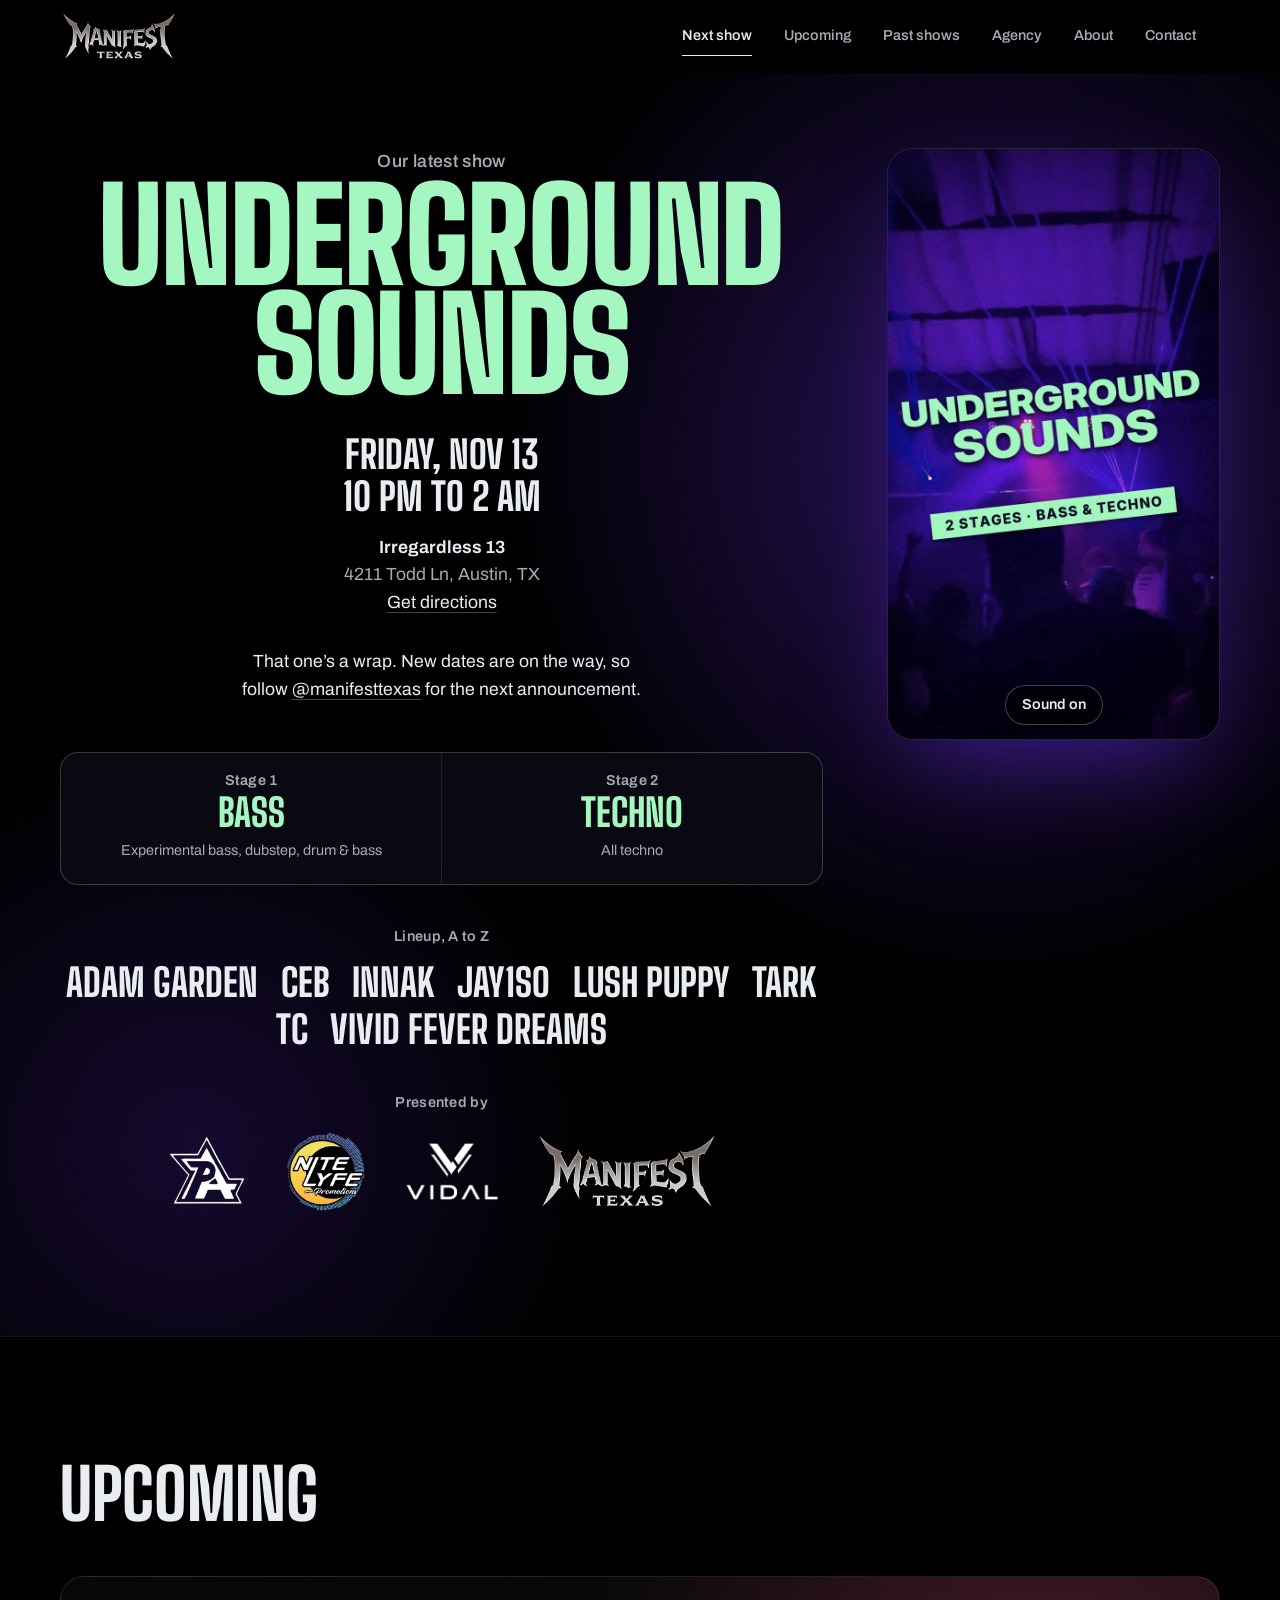
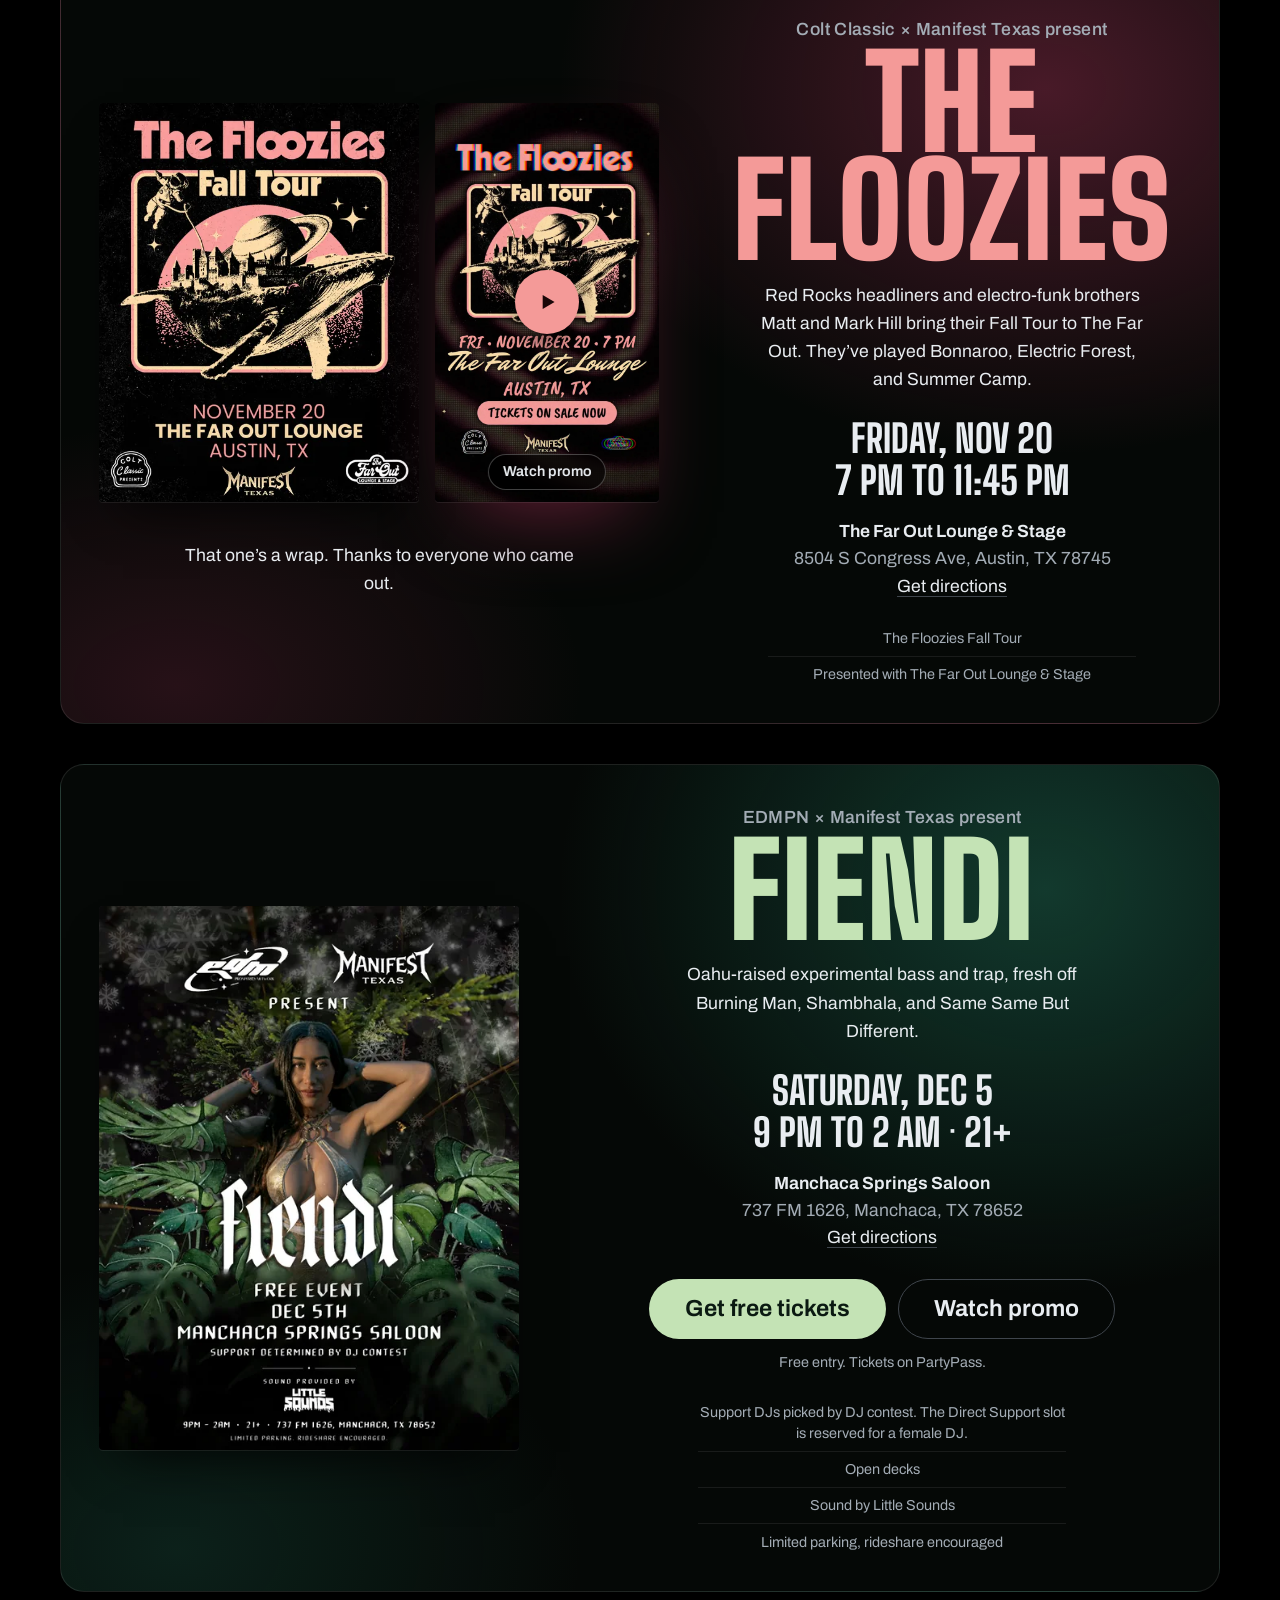
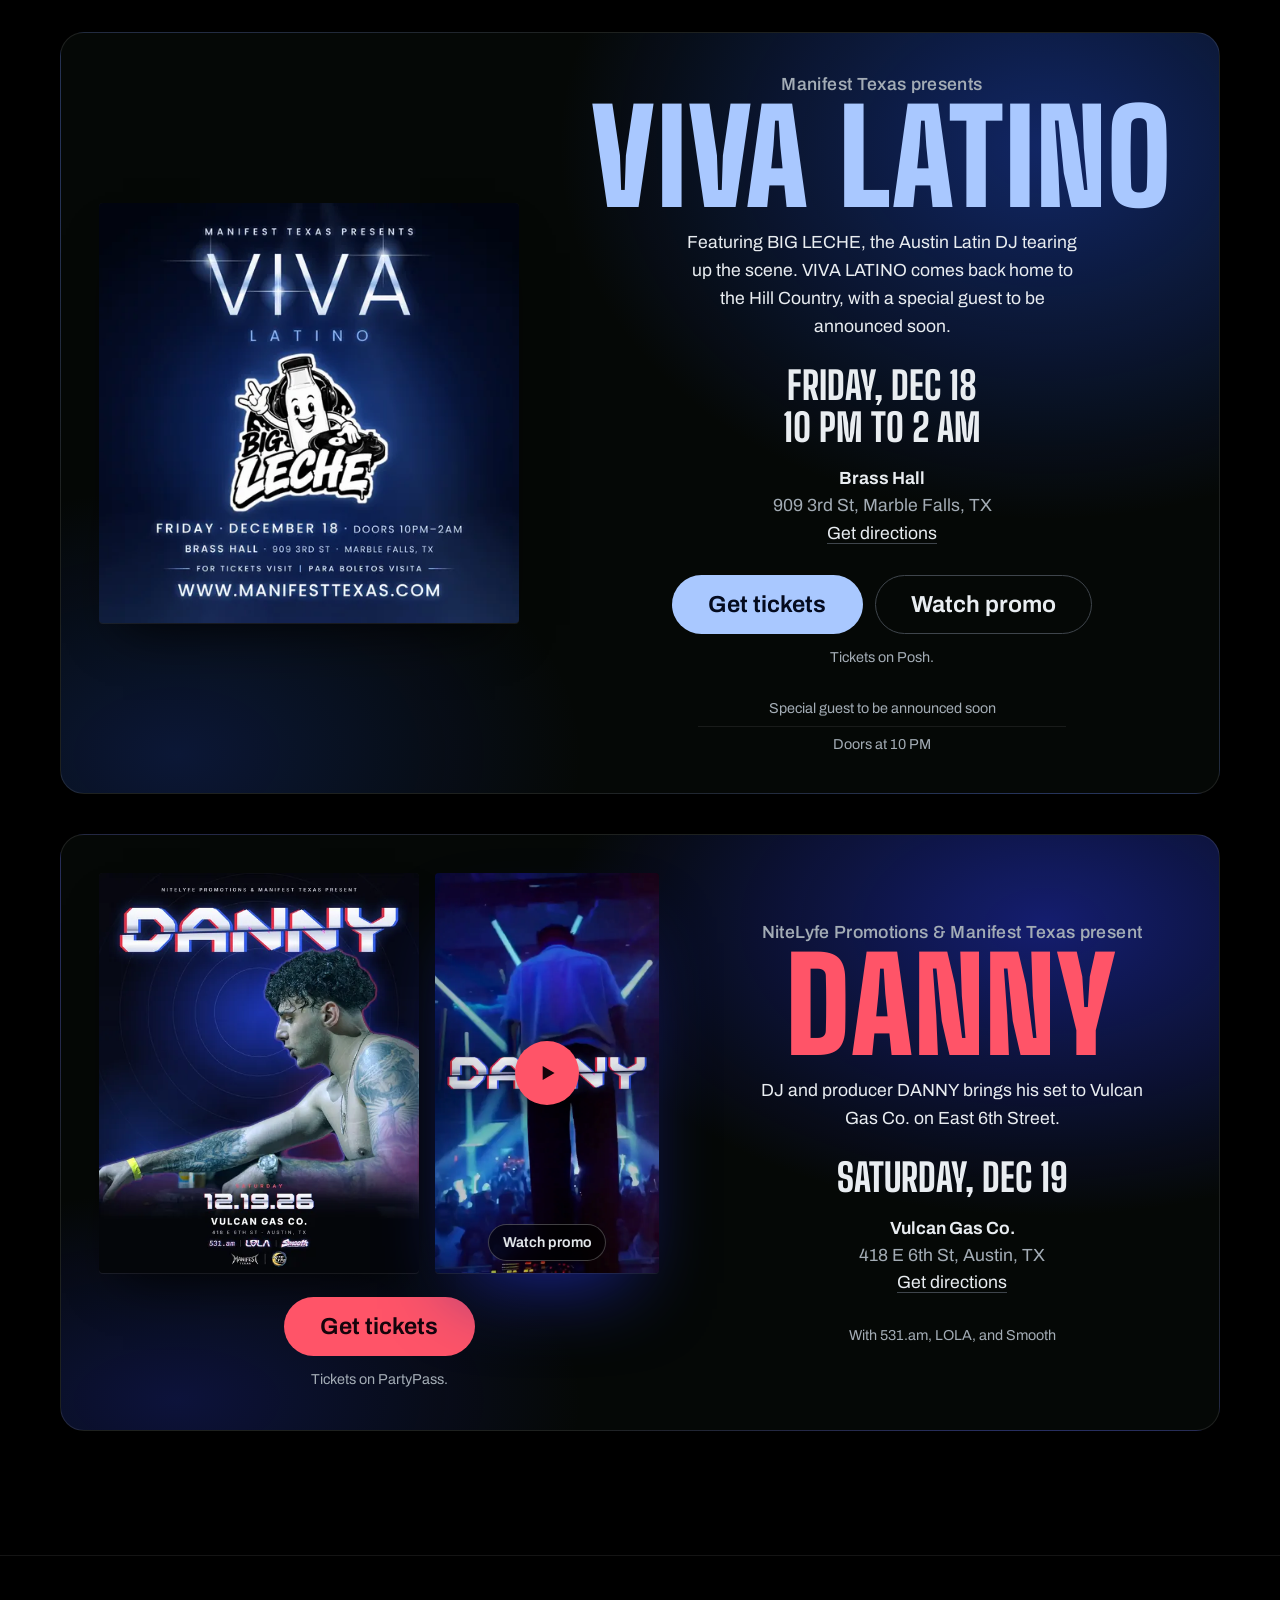
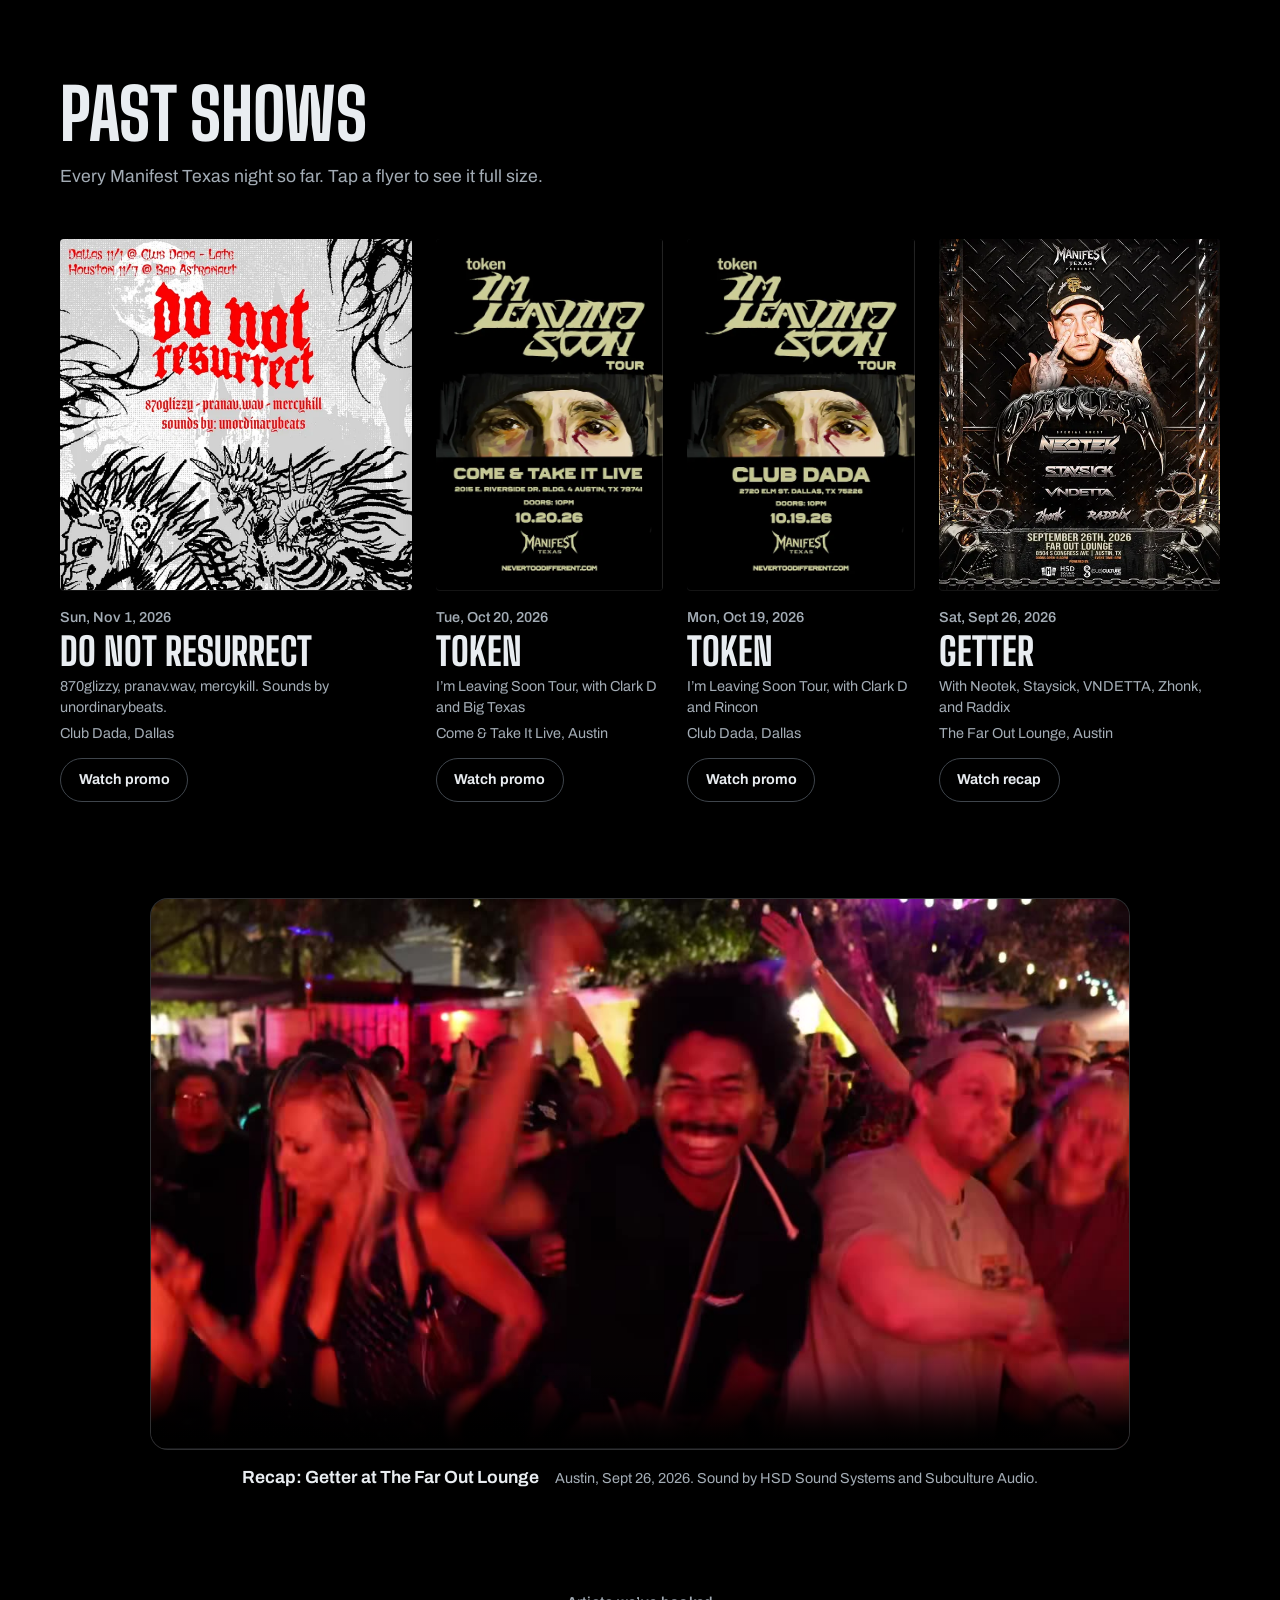
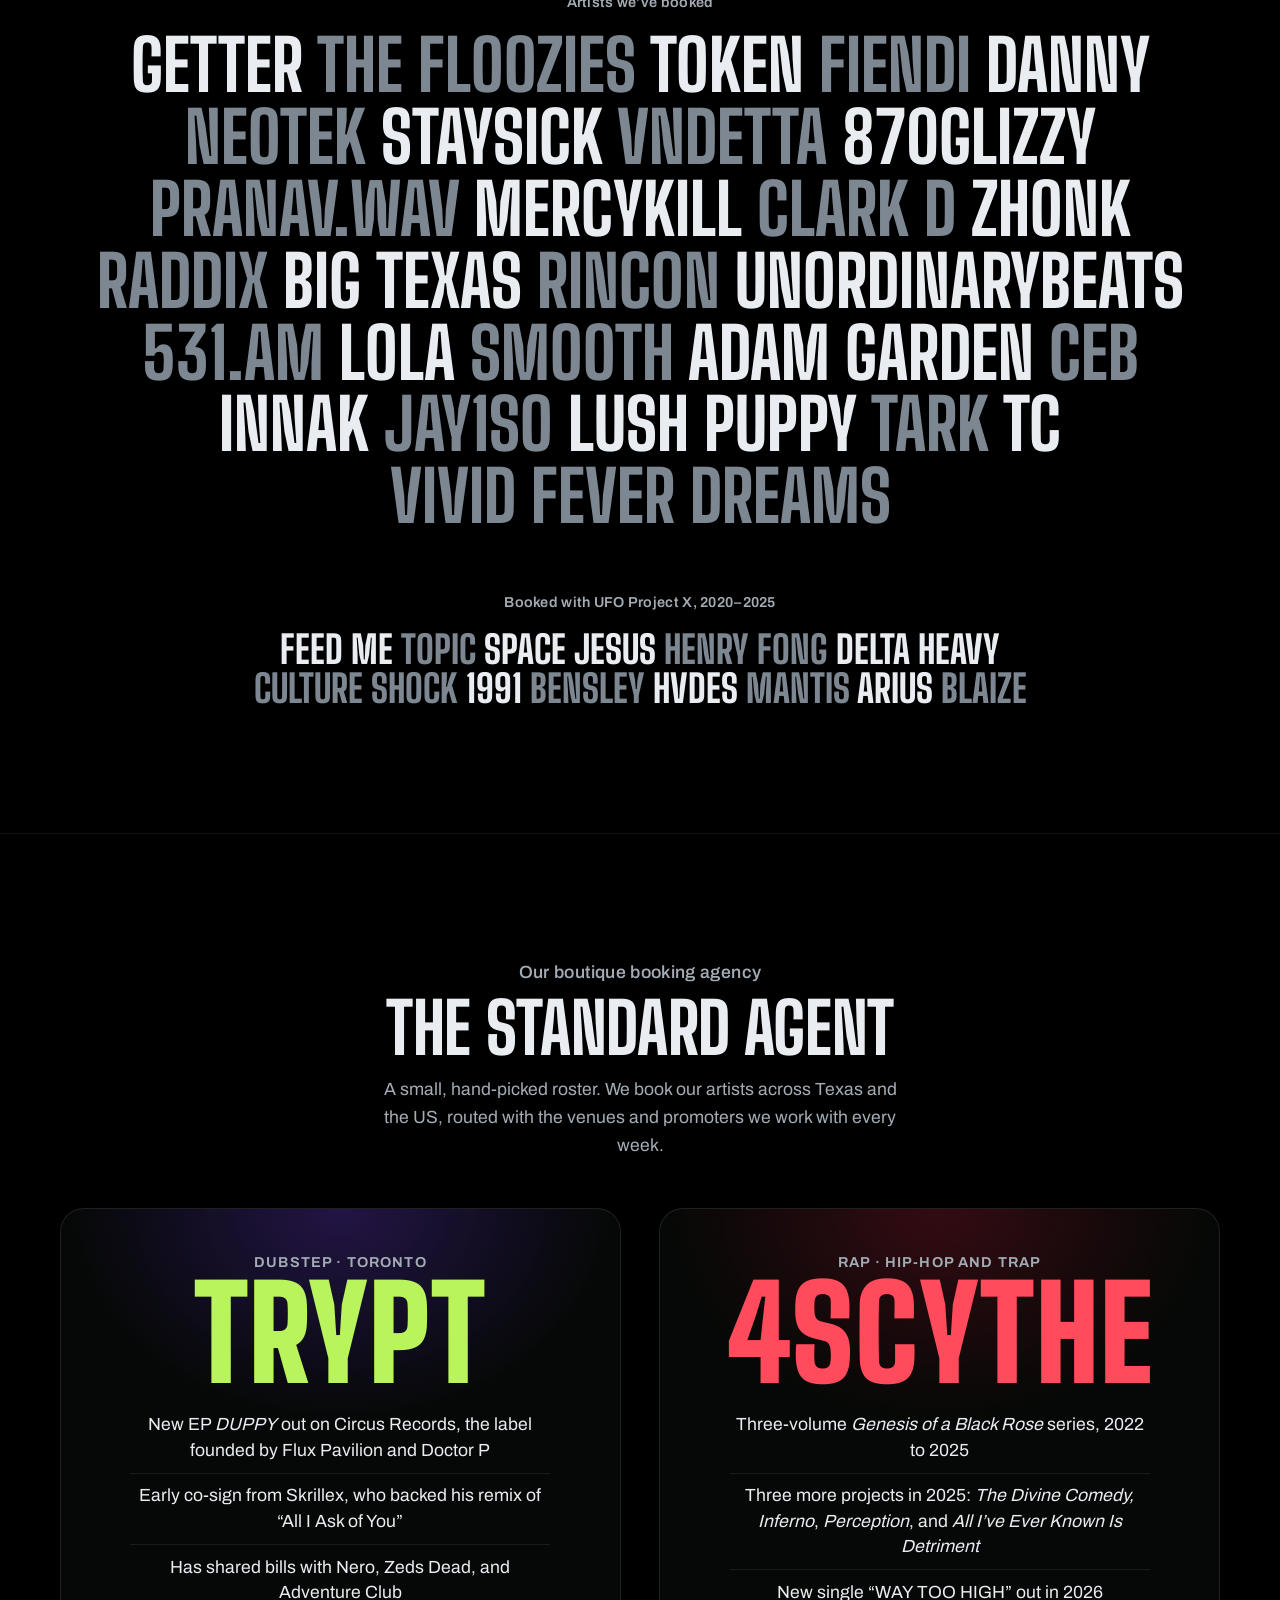
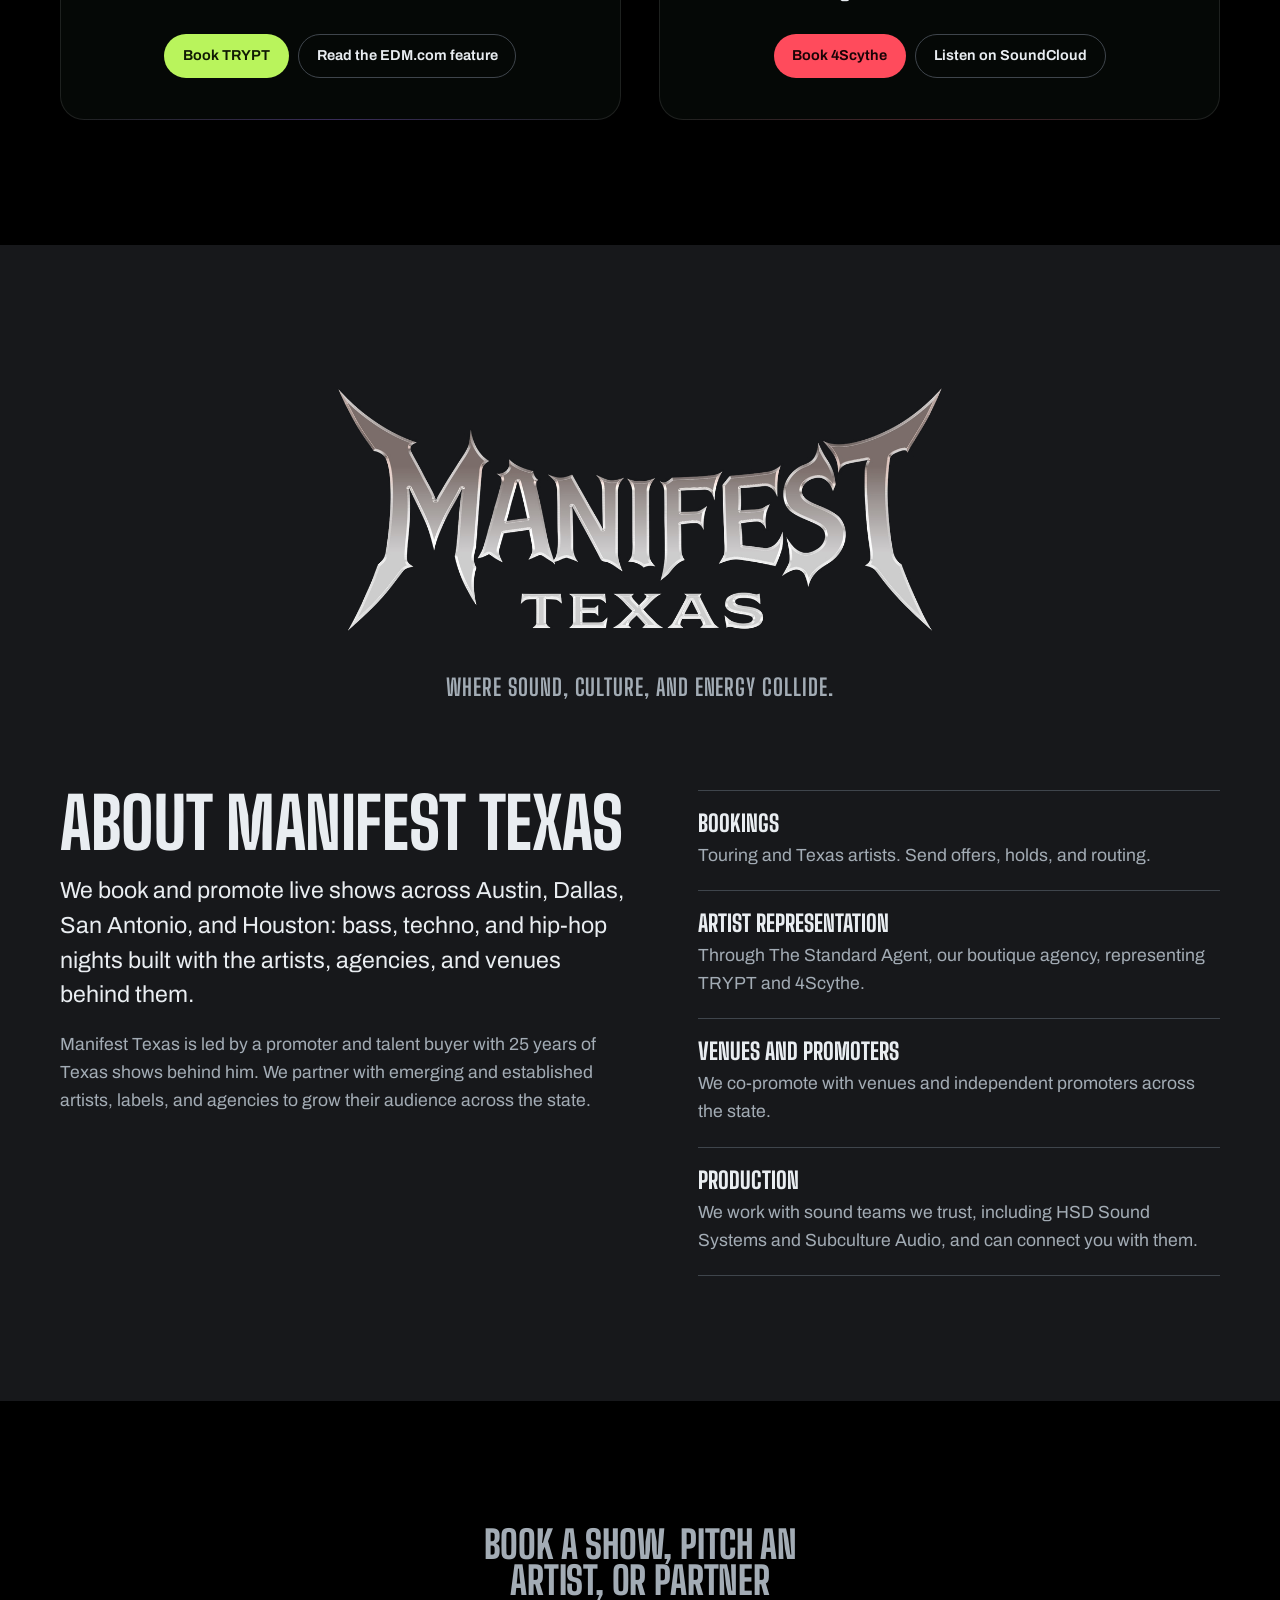
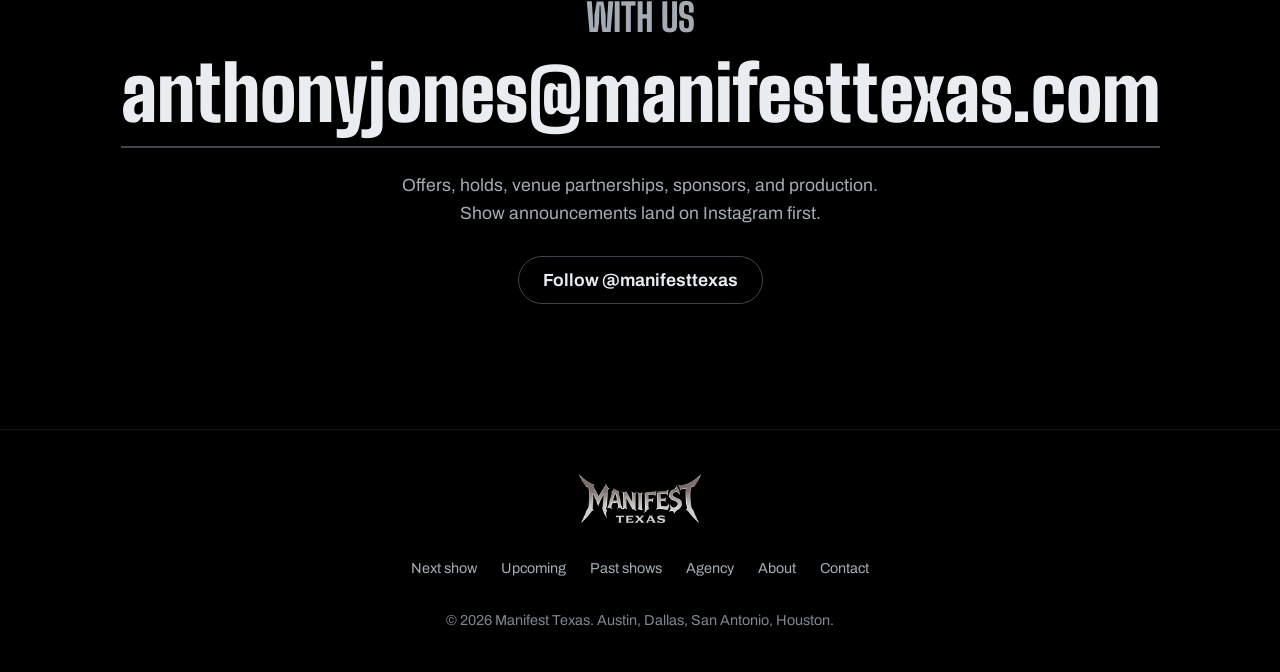
==== commit 64244bb8: "Add VIVA LATINO with BIG LECHE (Dec 18, Brass Hall, Marble Falls) New upcoming card between FIENDI a" ====
--- a/index.html
+++ b/index.html
@@ -5,7 +5,7 @@
 <meta name="viewport" content="width=device-width, initial-scale=1, viewport-fit=cover" />
 
 <title>Manifest Texas | Live shows in Austin, Dallas, San Antonio &amp; Houston</title>
-<meta name="description" content="Manifest Texas books and promotes live shows across Texas. Next up: Underground Sounds, Fri Nov 13 at Irregardless 13, Austin. Then The Floozies, Fri Nov 20 at The Far Out Lounge, FIENDI on Dec 5, and DANNY on Dec 19." />
+<meta name="description" content="Manifest Texas books and promotes live shows across Texas. Next up: Underground Sounds, Fri Nov 13 at Irregardless 13, Austin. Then The Floozies, Fri Nov 20 at The Far Out Lounge, FIENDI on Dec 5, VIVA LATINO with BIG LECHE on Dec 18 in Marble Falls, and DANNY on Dec 19." />
 <link rel="canonical" href="https://manifesttexas.com/" />
 <meta name="theme-color" content="#000000" />
 <meta name="color-scheme" content="dark" />
@@ -158,6 +158,31 @@
         "price": "0",
         "priceCurrency": "USD",
         "url": "https://www.partypass.vip/events/60",
+        "availability": "https://schema.org/InStock"
+      }
+    },
+    {
+      "@type": "MusicEvent",
+      "name": "Manifest Texas presents VIVA LATINO featuring BIG LECHE",
+      "description": "Latin night with Austin DJ BIG LECHE at Brass Hall in Marble Falls, plus a special guest to be announced.",
+      "startDate": "2026-12-18T22:00:00-06:00",
+      "endDate": "2026-12-19T02:00:00-06:00",
+      "doorTime": "2026-12-18T22:00:00-06:00",
+      "eventStatus": "https://schema.org/EventScheduled",
+      "eventAttendanceMode": "https://schema.org/OfflineEventAttendanceMode",
+      "organizer": { "@id": "https://manifesttexas.com/#org" },
+      "performer": [
+        { "@type": "MusicGroup", "name": "BIG LECHE" }
+      ],
+      "location": {
+        "@type": "MusicVenue",
+        "name": "Brass Hall",
+        "address": { "@type": "PostalAddress", "streetAddress": "909 3rd St", "addressLocality": "Marble Falls", "addressRegion": "TX", "addressCountry": "US" }
+      },
+      "image": "https://manifesttexas.com/assets/img/flyer-viva-latino-brass-hall.jpg",
+      "offers": {
+        "@type": "Offer",
+        "url": "https://posh.vip/e/big-leche-special-guest-appearance?u=manifesttexas&_t=mwf6jl0p&os=ios&src=event_page",
         "availability": "https://schema.org/InStock"
       }
     },
@@ -566,6 +591,60 @@
         </div>
       </article>
 
+      <!-- VIVA LATINO with BIG LECHE: Brass Hall, Marble Falls
+           The flyer is the motion flyer's last frame; Watch promo plays the full motion flyer. -->
+      <article class="up-card" data-show-ends="2026-12-19T02:00:00-06:00"
+               style="--show-accent:#a9c8ff; --show-ink:#040b1f; --show-glow:#1d45c4;">
+        <button class="flyer-btn up-flyer" type="button" style="--ar:1"
+                data-flyer="assets/img/flyer-viva-latino-brass-hall.jpg" data-flyer-w="1080" data-flyer-h="1080"
+                aria-label="View the VIVA LATINO flyer full size">
+          <picture>
+            <source type="image/webp" srcset="assets/img/flyer-viva-latino-brass-hall-thumb.webp 520w, assets/img/flyer-viva-latino-brass-hall.webp 1080w" sizes="(min-width: 820px) 420px, 88vw" />
+            <img src="assets/img/flyer-viva-latino-brass-hall-thumb.jpg" width="520" height="520" loading="lazy"
+                 alt="Manifest Texas presents VIVA LATINO featuring BIG LECHE. Friday, December 18, doors 10 PM to 2 AM. Brass Hall, 909 3rd St, Marble Falls, TX. For tickets visit, para boletos visita, manifesttexas.com." />
+          </picture>
+        </button>
+
+        <div class="up-info">
+          <p class="up-kicker">Manifest Texas presents</p>
+          <h3 class="up-title">VIVA LATINO</h3>
+          <p class="up-blurb">Featuring BIG LECHE, the Austin Latin DJ tearing up the scene. VIVA LATINO comes back home to the Hill Country, with a special guest to be announced soon.</p>
+
+          <dl class="up-facts">
+            <div>
+              <dt class="sr-only">Date</dt>
+              <dd class="fact-big">Friday, Dec 18</dd>
+            </div>
+            <div>
+              <dt class="sr-only">Time</dt>
+              <dd class="fact-big">10 PM to 2 AM</dd>
+            </div>
+            <div class="fact-venue">
+              <dt class="sr-only">Venue</dt>
+              <dd>
+                <strong>Brass Hall</strong><br />
+                909 3rd St, Marble Falls, TX<br />
+                <a class="text-link" href="https://www.google.com/maps/search/?api=1&amp;query=Brass+Hall+909+3rd+St+Marble+Falls+TX" target="_blank" rel="noopener">Get directions</a>
+              </dd>
+            </div>
+          </dl>
+
+          <div class="up-cta">
+            <a class="btn btn-show btn-lg" data-ticket href="https://posh.vip/e/big-leche-special-guest-appearance?u=manifesttexas&amp;_t=mwf6jl0p&amp;os=ios&amp;src=event_page" target="_blank" rel="noopener">Get tickets</a>
+            <button class="btn btn-ghost btn-lg" type="button"
+                    data-video="assets/video/viva-latino-brass-hall-promo.mp4" data-poster="assets/img/flyer-viva-latino-brass-hall.jpg" data-shape="square"
+                    data-title="VIVA LATINO promo">Watch promo</button>
+          </div>
+          <p class="up-note" data-ticket>Tickets on Posh.</p>
+          <p class="up-wrapped" data-show-wrapped hidden>That one’s a wrap. Gracias to everyone who came out.</p>
+
+          <ul class="up-details">
+            <li>Special guest to be announced soon</li>
+            <li>Doors at 10 PM</li>
+          </ul>
+        </div>
+      </article>
+
       <!-- DANNY: Vulcan Gas Co.
            This card puts the flyer and promo side by side with the ticket button under them. -->
       <article class="up-card up-card-pair" data-show-ends="2026-12-20T02:00:00-06:00"
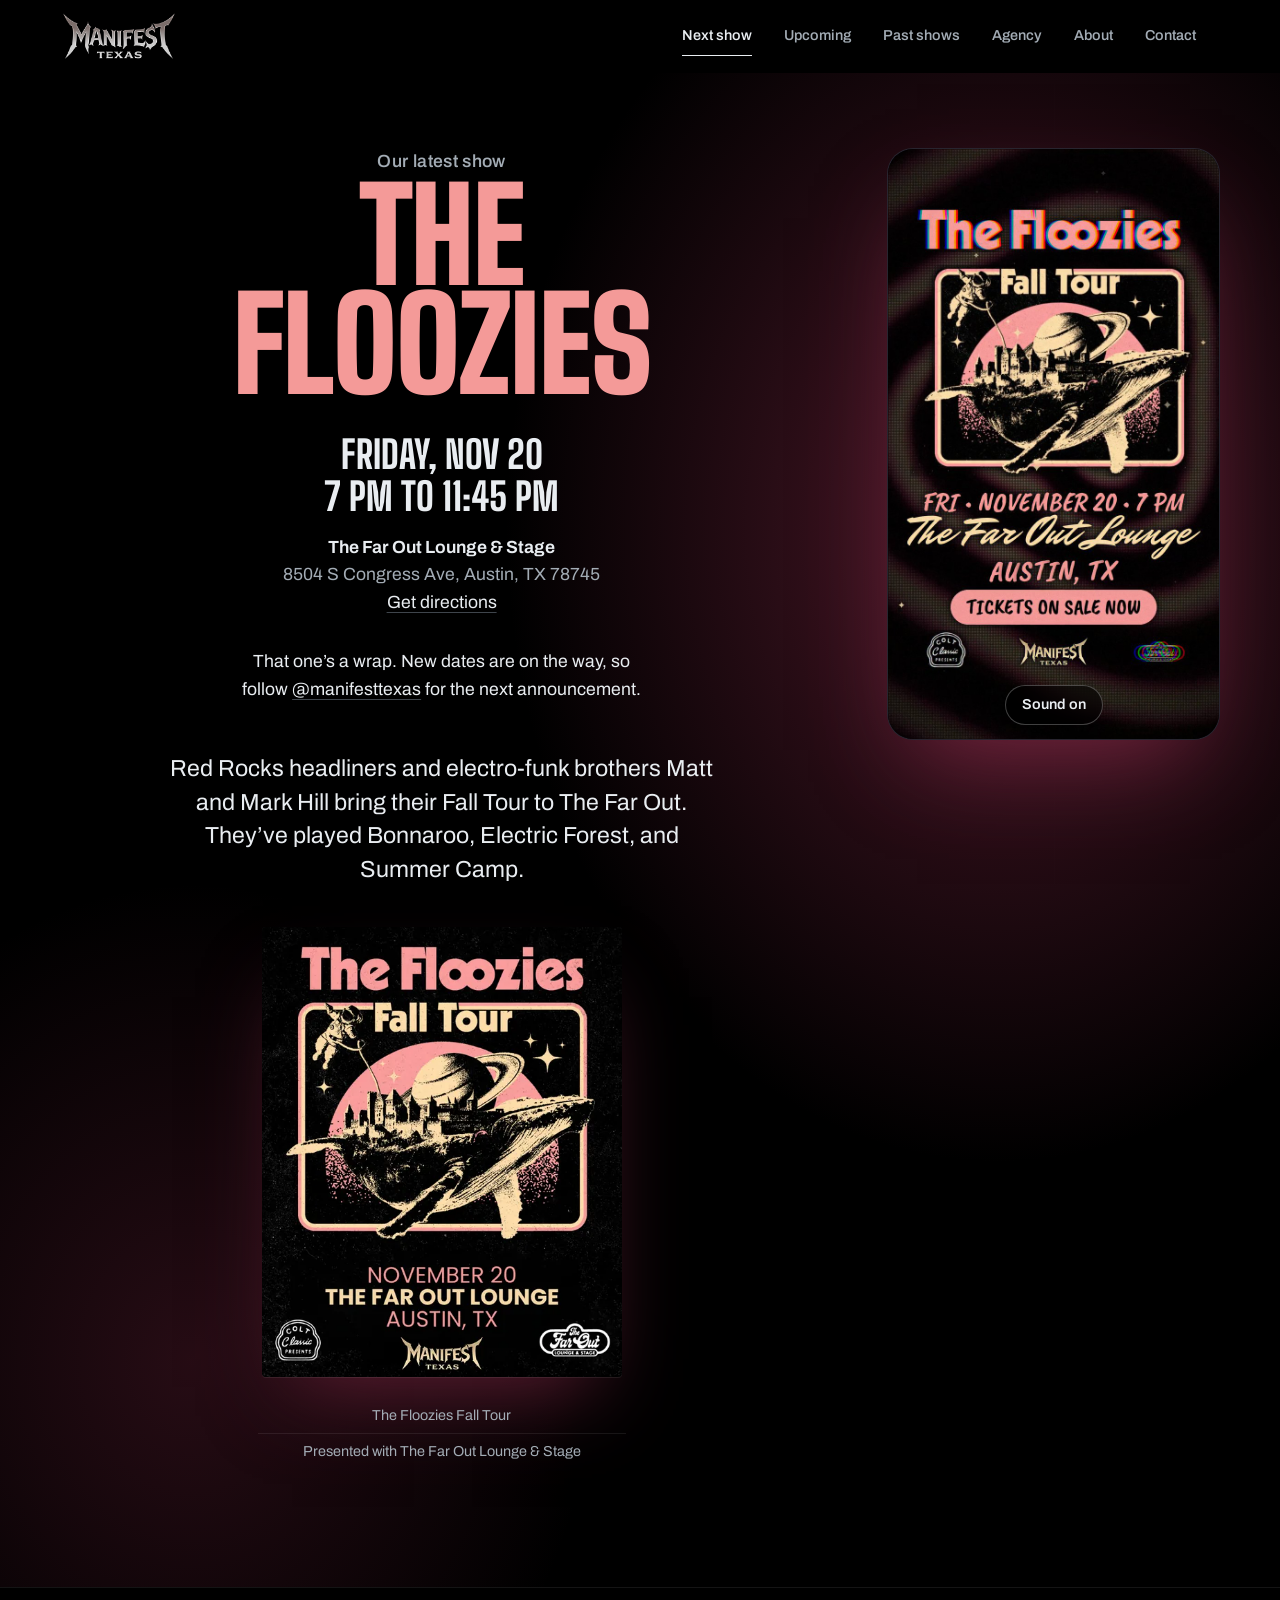
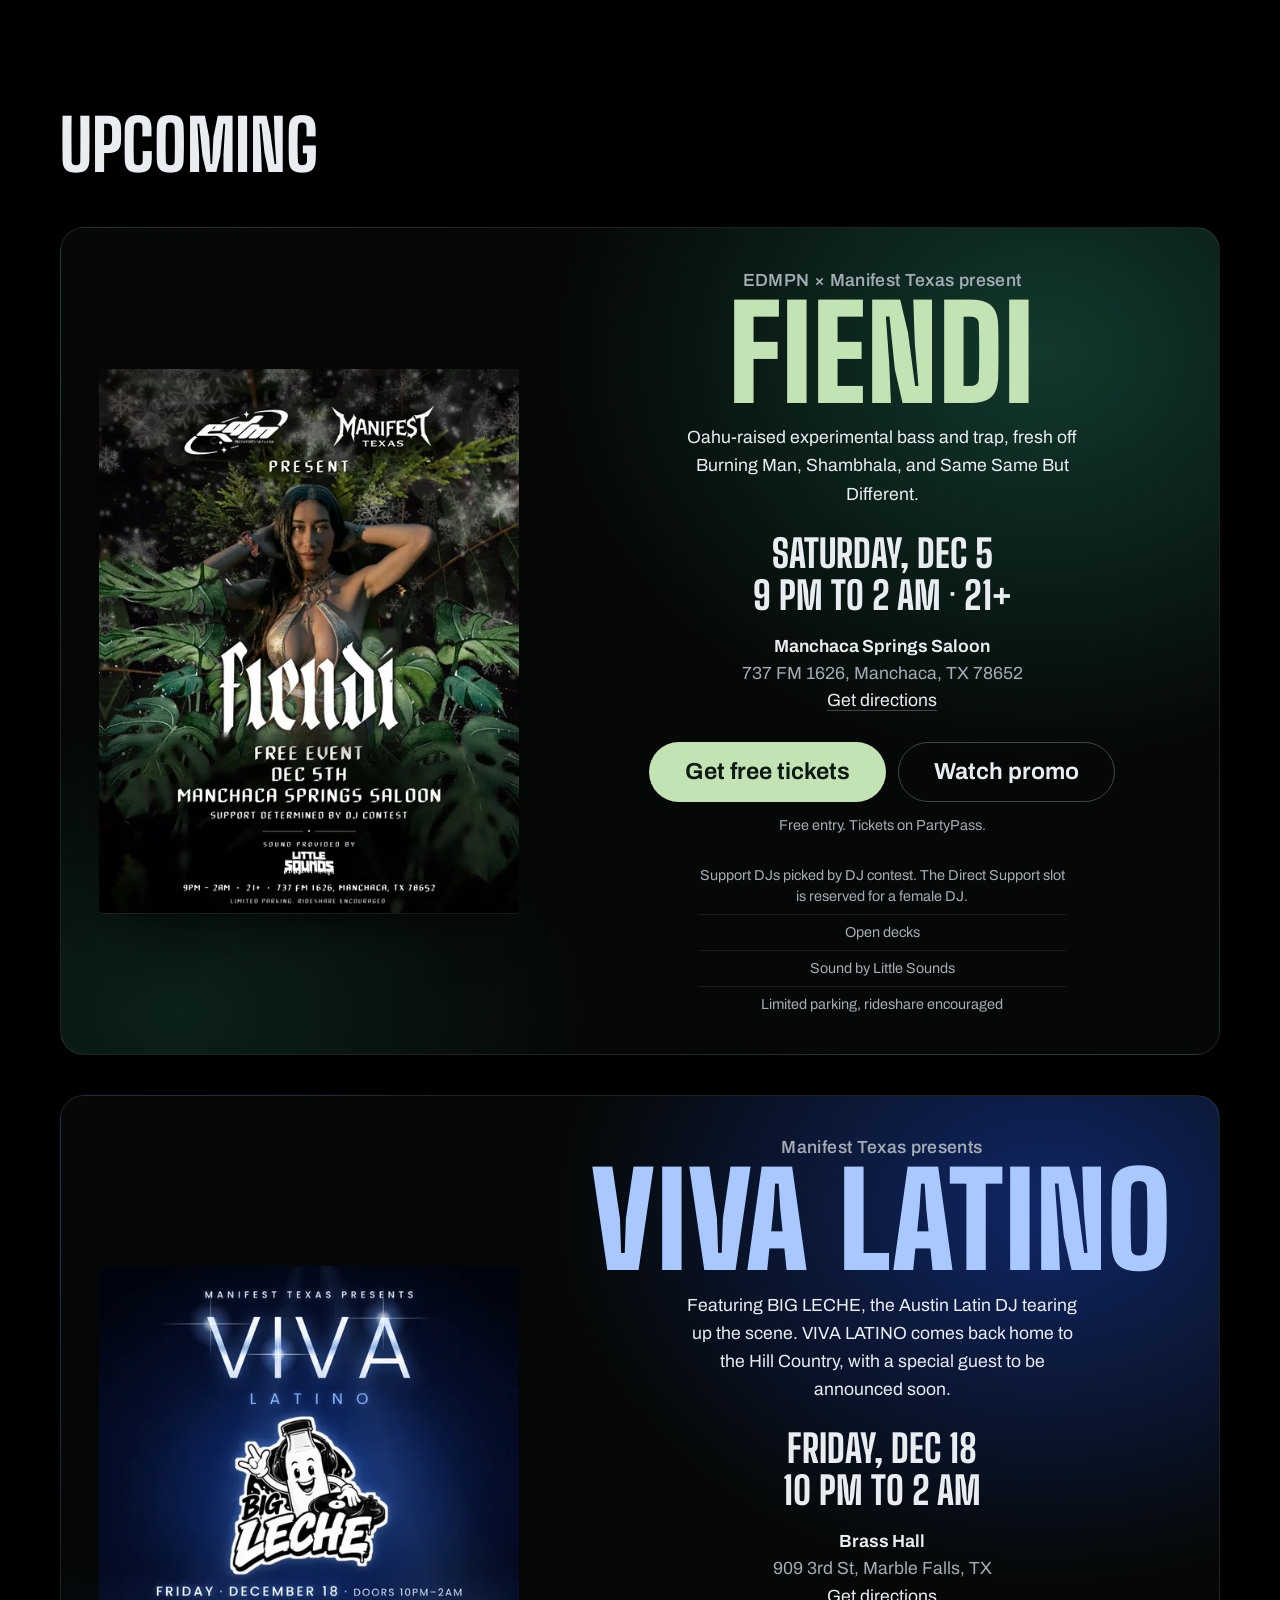
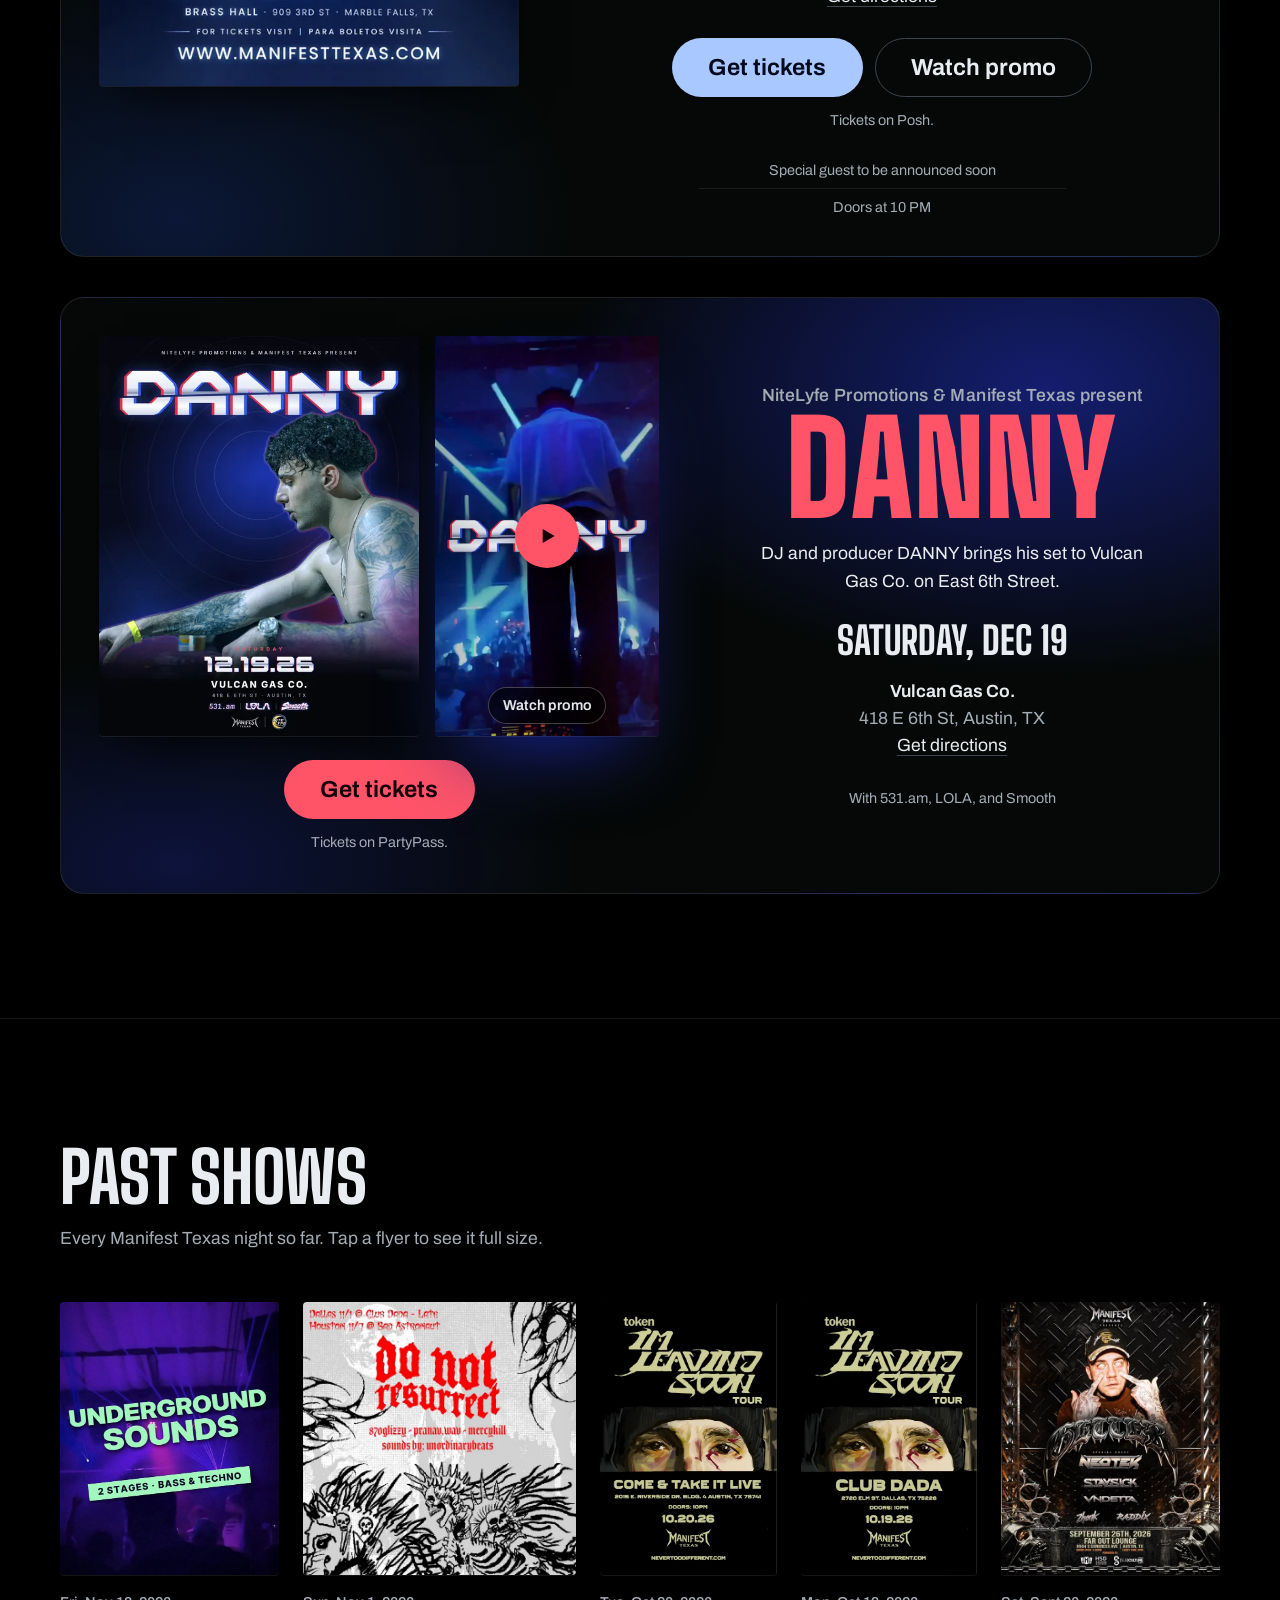
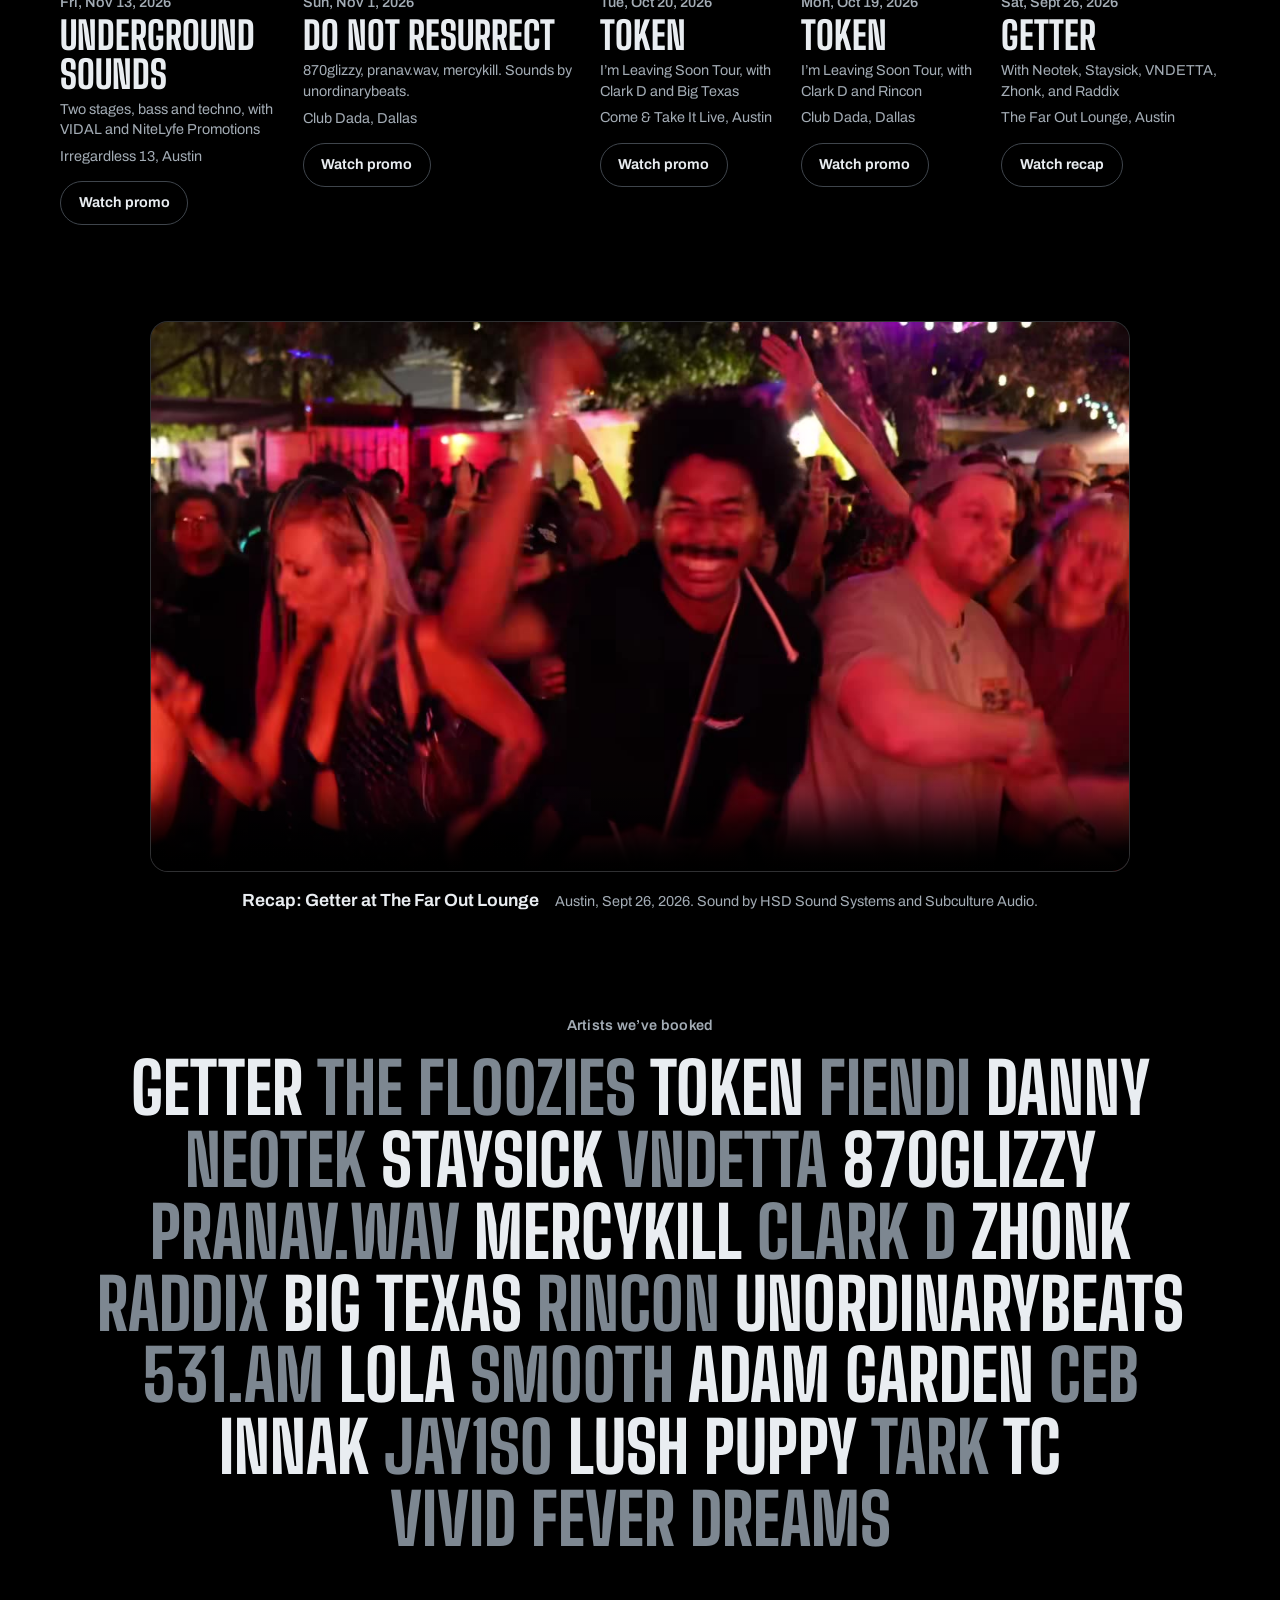
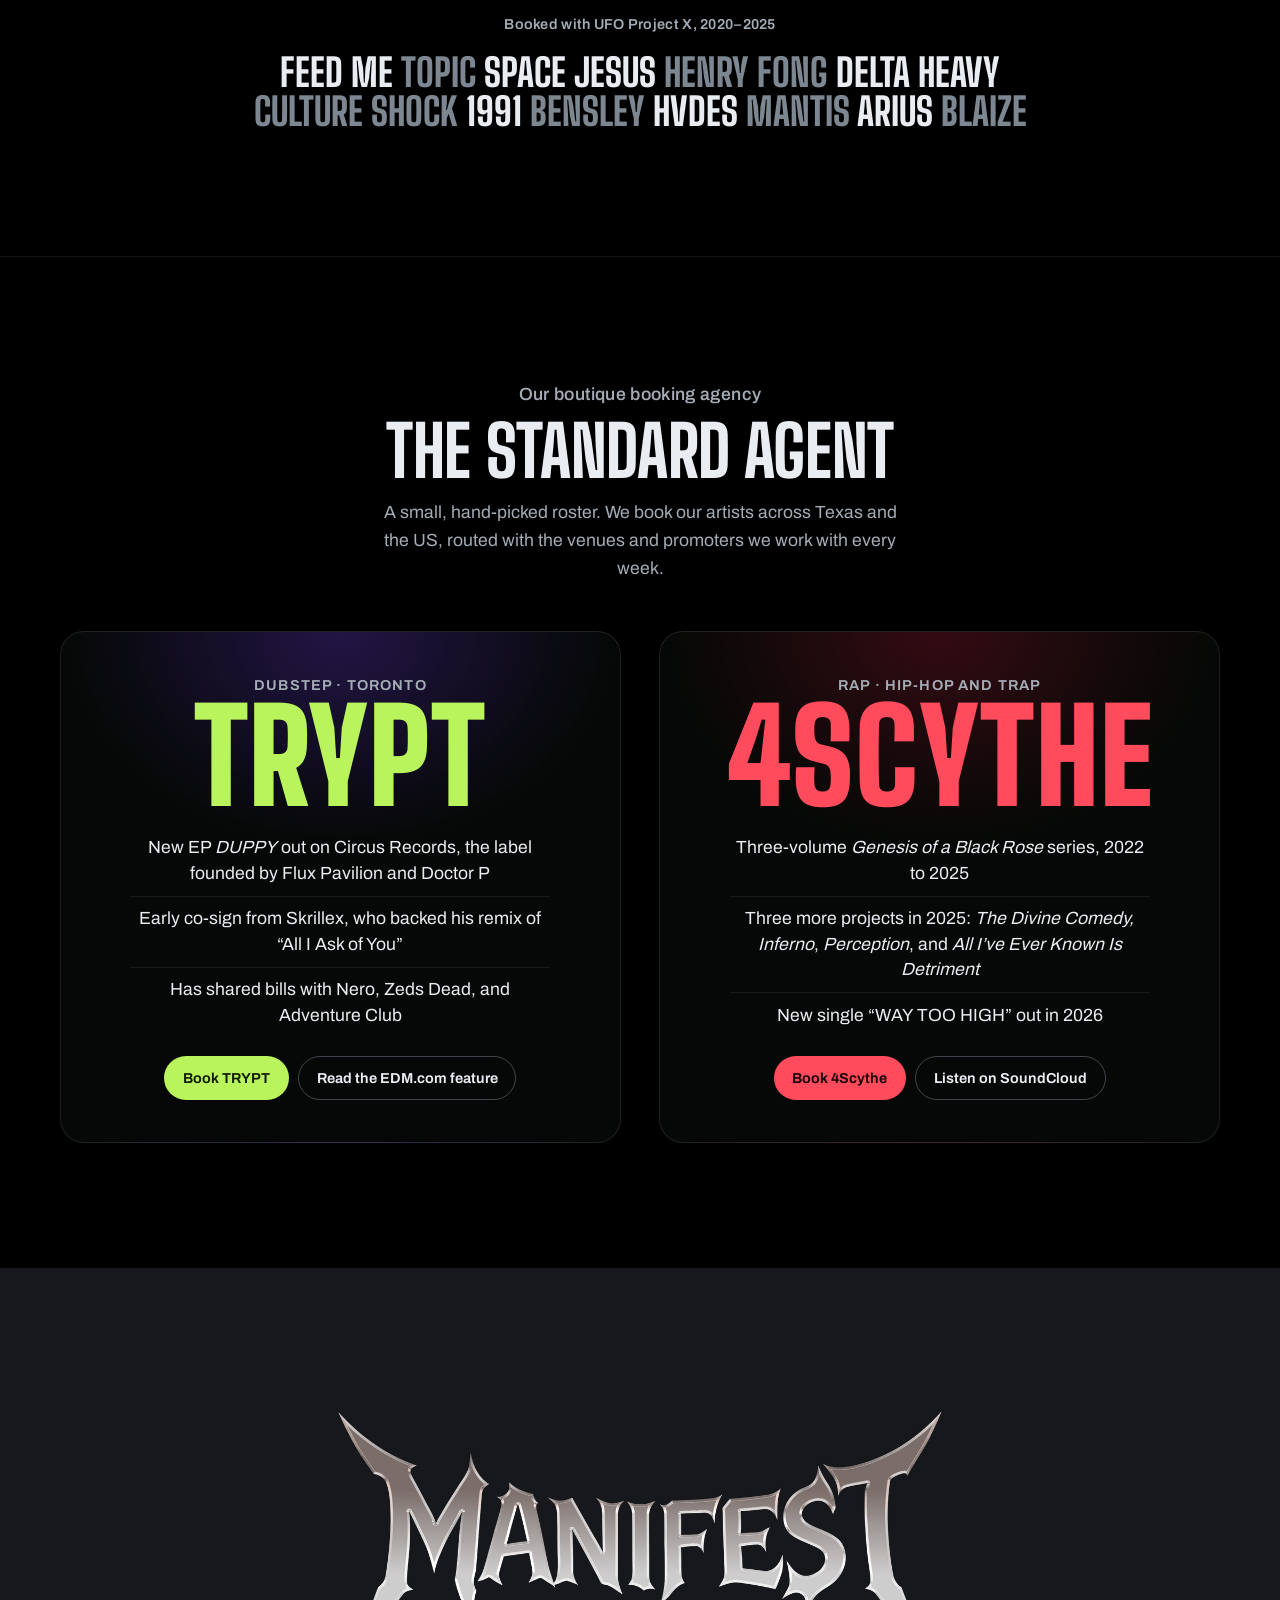
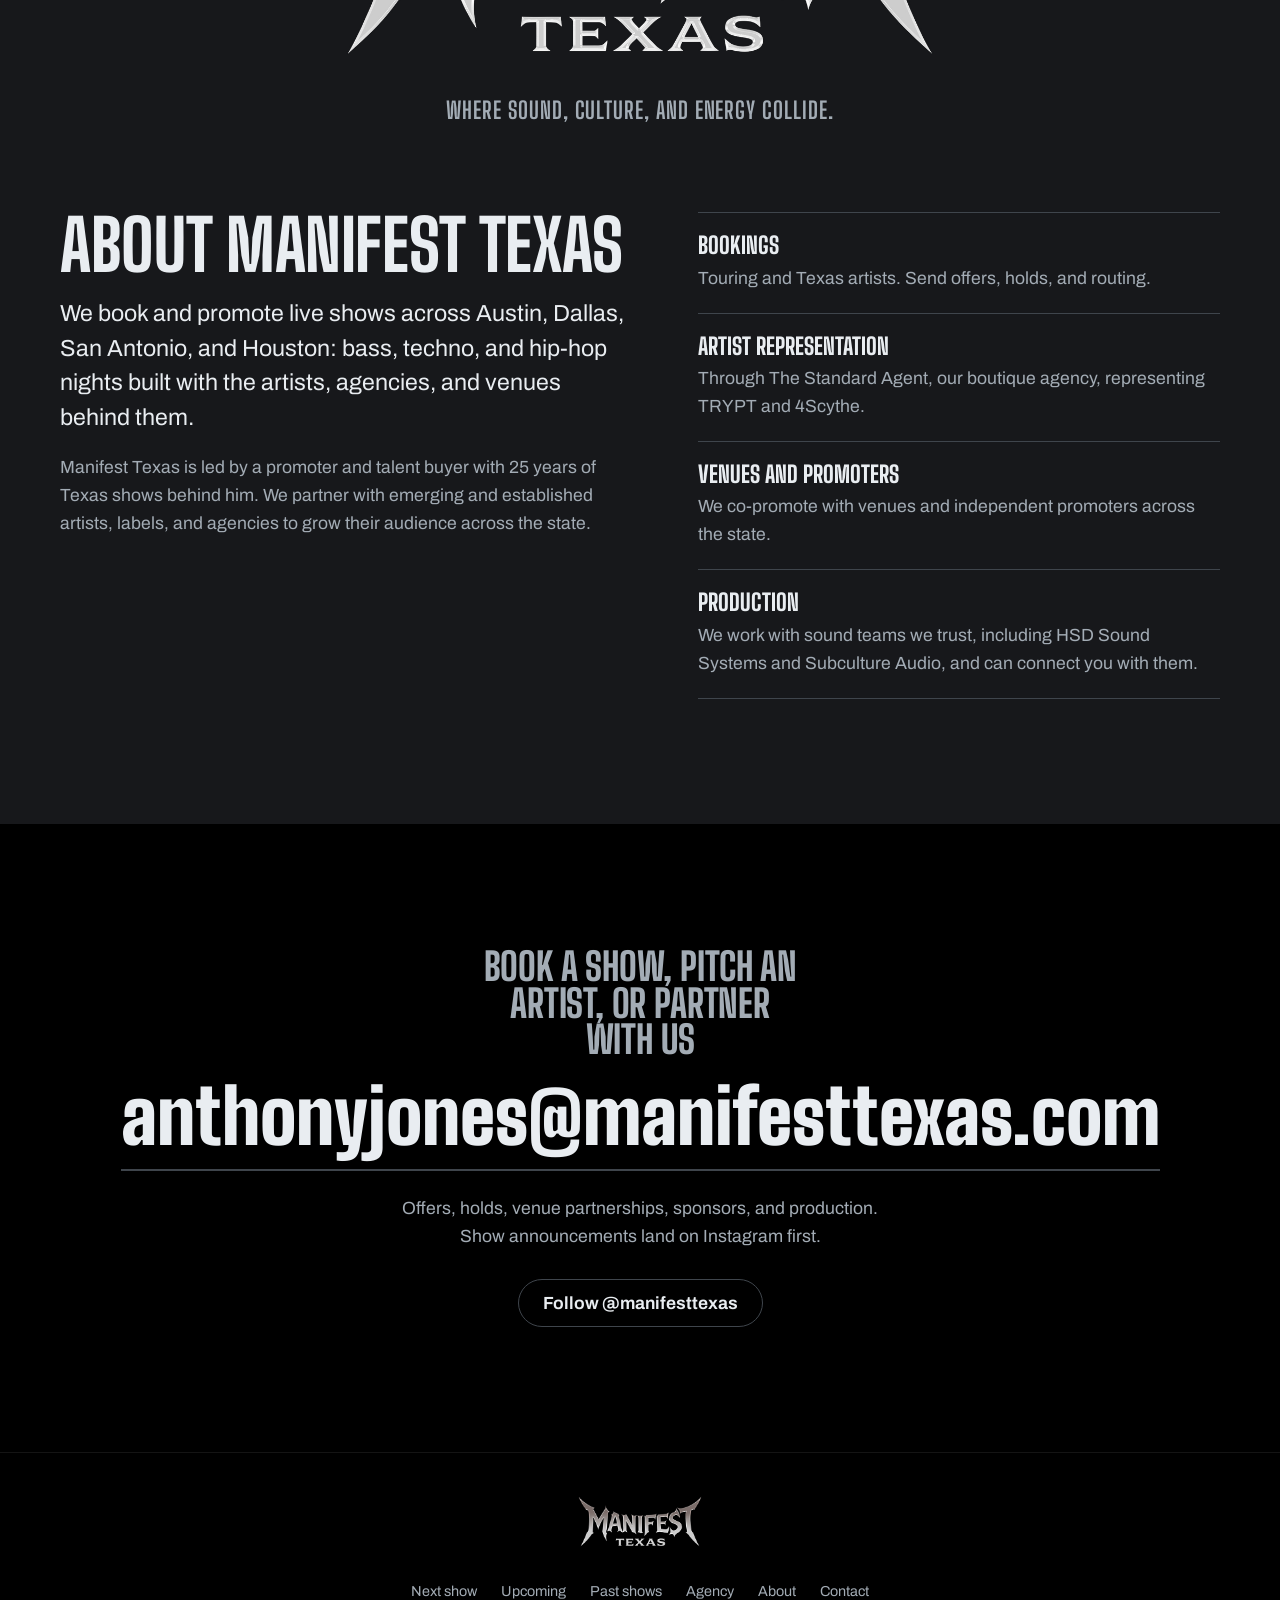
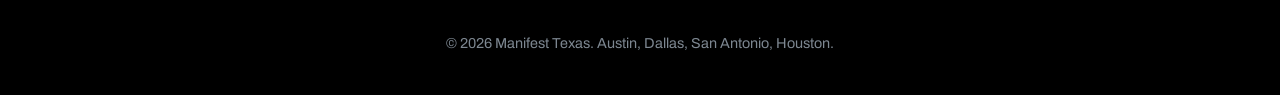
==== commit 33ad8508: "Move Underground Sounds to Past shows; The Floozies is now the next show Underground Sounds (Nov 13," ====
--- a/index.html
+++ b/index.html
@@ -5,7 +5,7 @@
 <meta name="viewport" content="width=device-width, initial-scale=1, viewport-fit=cover" />
 
 <title>Manifest Texas | Live shows in Austin, Dallas, San Antonio &amp; Houston</title>
-<meta name="description" content="Manifest Texas books and promotes live shows across Texas. Next up: Underground Sounds, Fri Nov 13 at Irregardless 13, Austin. Then The Floozies, Fri Nov 20 at The Far Out Lounge, FIENDI on Dec 5, VIVA LATINO with BIG LECHE on Dec 18 in Marble Falls, and DANNY on Dec 19." />
+<meta name="description" content="Manifest Texas books and promotes live shows across Texas. Next up: The Floozies, Fri Nov 20 at The Far Out Lounge, Austin. Then FIENDI on Dec 5 at Manchaca Springs Saloon, VIVA LATINO with BIG LECHE on Dec 18 in Marble Falls, and DANNY on Dec 19 at Vulcan Gas Co." />
 <link rel="canonical" href="https://manifesttexas.com/" />
 <meta name="theme-color" content="#000000" />
 <meta name="color-scheme" content="dark" />
@@ -13,14 +13,14 @@
 <meta property="og:type" content="website" />
 <meta property="og:site_name" content="Manifest Texas" />
 <meta property="og:title" content="Manifest Texas | Live shows across Texas" />
-<meta property="og:description" content="Next up: Underground Sounds, Fri Nov 13 at Irregardless 13, Austin. Two stages, bass and techno. Free with RSVP." />
+<meta property="og:description" content="Next up: The Floozies Fall Tour, Fri Nov 20 at The Far Out Lounge, Austin. Colt Classic × Manifest Texas present." />
 <meta property="og:url" content="https://manifesttexas.com/" />
 <meta property="og:image" content="https://manifesttexas.com/assets/img/og-manifest-texas.jpg" />
 <meta property="og:image:width" content="1200" />
 <meta property="og:image:height" content="630" />
 <meta name="twitter:card" content="summary_large_image" />
 <meta name="twitter:title" content="Manifest Texas | Live shows across Texas" />
-<meta name="twitter:description" content="Next up: Underground Sounds, Fri Nov 13, Austin. Free with RSVP." />
+<meta name="twitter:description" content="Next up: The Floozies, Fri Nov 20 at The Far Out Lounge, Austin. Tickets on Ticket Tailor." />
 <meta name="twitter:image" content="https://manifesttexas.com/assets/img/og-manifest-texas.jpg" />
 
 <link rel="icon" href="assets/favicon.svg" type="image/svg+xml" />
@@ -30,7 +30,7 @@
 <link rel="preload" href="assets/fonts/big-shoulders-display.woff" as="font" type="font/woff" crossorigin />
 <link rel="preload" href="assets/fonts/archivo.woff" as="font" type="font/woff" crossorigin />
 <!-- Bump the ?v= number whenever site.css or site.js changes (assets are cached for a year). -->
-<link rel="stylesheet" href="assets/css/site.css?v=20261111a" />
+<link rel="stylesheet" href="assets/css/site.css?v=20261114a" />
 
 <!-- ============================================================
      STRUCTURED DATA: organization + every show (next and past).
@@ -58,6 +58,118 @@
       "description": "Boutique booking agency representing TRYPT and 4Scythe.",
       "url": "https://manifesttexas.com/#agency",
       "email": "anthonyjones@manifesttexas.com"
+    },
+    {
+      "@type": "MusicEvent",
+      "name": "Colt Classic × Manifest Texas present The Floozies: Fall Tour",
+      "description": "Electro-funk brothers Matt and Mark Hill, Red Rocks headliners, bring their Fall Tour to The Far Out Lounge & Stage in Austin.",
+      "startDate": "2026-11-20T19:00:00-06:00",
+      "endDate": "2026-11-20T23:45:00-06:00",
+      "eventStatus": "https://schema.org/EventScheduled",
+      "eventAttendanceMode": "https://schema.org/OfflineEventAttendanceMode",
+      "organizer": [
+        { "@id": "https://manifesttexas.com/#org" },
+        { "@type": "Organization", "name": "Colt Classic" }
+      ],
+      "performer": [
+        { "@type": "MusicGroup", "name": "The Floozies" }
+      ],
+      "location": {
+        "@type": "MusicVenue",
+        "name": "The Far Out Lounge & Stage",
+        "address": { "@type": "PostalAddress", "streetAddress": "8504 S Congress Ave", "addressLocality": "Austin", "addressRegion": "TX", "postalCode": "78745", "addressCountry": "US" }
+      },
+      "image": "https://manifesttexas.com/assets/img/flyer-floozies-farout.jpg",
+      "offers": {
+        "@type": "Offer",
+        "url": "https://www.tickettailor.com/events/thefaroutloungestage/2354279",
+        "availability": "https://schema.org/InStock"
+      }
+    },
+    {
+      "@type": "MusicEvent",
+      "name": "EDMPN × Manifest Texas present FIENDI",
+      "description": "FIENDI live at Manchaca Springs Saloon. Free event. Support DJs chosen by DJ contest, open decks, sound by Little Sounds. 21+.",
+      "startDate": "2026-12-05T21:00:00-06:00",
+      "endDate": "2026-12-06T02:00:00-06:00",
+      "eventStatus": "https://schema.org/EventScheduled",
+      "eventAttendanceMode": "https://schema.org/OfflineEventAttendanceMode",
+      "isAccessibleForFree": true,
+      "typicalAgeRange": "21-",
+      "organizer": [
+        { "@id": "https://manifesttexas.com/#org" },
+        { "@type": "Organization", "name": "EDMPN Prosperity Network" }
+      ],
+      "performer": [
+        { "@type": "MusicGroup", "name": "FIENDI" }
+      ],
+      "location": {
+        "@type": "MusicVenue",
+        "name": "Manchaca Springs Saloon",
+        "address": { "@type": "PostalAddress", "streetAddress": "737 FM 1626", "addressLocality": "Manchaca", "addressRegion": "TX", "postalCode": "78652", "addressCountry": "US" }
+      },
+      "image": "https://manifesttexas.com/assets/img/flyer-fiendi-manchaca.jpg",
+      "offers": {
+        "@type": "Offer",
+        "price": "0",
+        "priceCurrency": "USD",
+        "url": "https://www.partypass.vip/events/60",
+        "availability": "https://schema.org/InStock"
+      }
+    },
+    {
+      "@type": "MusicEvent",
+      "name": "Manifest Texas presents VIVA LATINO featuring BIG LECHE",
+      "description": "Latin night with Austin DJ BIG LECHE at Brass Hall in Marble Falls, plus a special guest to be announced.",
+      "startDate": "2026-12-18T22:00:00-06:00",
+      "endDate": "2026-12-19T02:00:00-06:00",
+      "doorTime": "2026-12-18T22:00:00-06:00",
+      "eventStatus": "https://schema.org/EventScheduled",
+      "eventAttendanceMode": "https://schema.org/OfflineEventAttendanceMode",
+      "organizer": { "@id": "https://manifesttexas.com/#org" },
+      "performer": [
+        { "@type": "MusicGroup", "name": "BIG LECHE" }
+      ],
+      "location": {
+        "@type": "MusicVenue",
+        "name": "Brass Hall",
+        "address": { "@type": "PostalAddress", "streetAddress": "909 3rd St", "addressLocality": "Marble Falls", "addressRegion": "TX", "addressCountry": "US" }
+      },
+      "image": "https://manifesttexas.com/assets/img/flyer-viva-latino-brass-hall.jpg",
+      "offers": {
+        "@type": "Offer",
+        "url": "https://posh.vip/e/big-leche-special-guest-appearance?u=manifesttexas&_t=mwf6jl0p&os=ios&src=event_page",
+        "availability": "https://schema.org/InStock"
+      }
+    },
+    {
+      "@type": "MusicEvent",
+      "name": "NiteLyfe Promotions & Manifest Texas present DANNY",
+      "description": "DANNY live at Vulcan Gas Co. in Austin, with 531.am, LOLA, and Smooth.",
+      "startDate": "2026-12-19",
+      "eventStatus": "https://schema.org/EventScheduled",
+      "eventAttendanceMode": "https://schema.org/OfflineEventAttendanceMode",
+      "organizer": [
+        { "@id": "https://manifesttexas.com/#org" },
+        { "@type": "Organization", "name": "NiteLyfe Promotions" }
+      ],
+      "performer": [
+        { "@type": "MusicGroup", "name": "DANNY" },
+        { "@type": "MusicGroup", "name": "531.am" },
+        { "@type": "MusicGroup", "name": "LOLA" },
+        { "@type": "MusicGroup", "name": "Smooth" }
+      ],
+      "location": {
+        "@type": "MusicVenue",
+        "name": "Vulcan Gas Co.",
+        "address": { "@type": "PostalAddress", "streetAddress": "418 E 6th St", "addressLocality": "Austin", "addressRegion": "TX", "postalCode": "78701", "addressCountry": "US" }
+      },
+      "image": "https://manifesttexas.com/assets/img/flyer-danny-vulcan.jpg",
+      "offers": {
+        "@type": "Offer",
+        "url": "https://www.partypass.vip/events/58",
+        "availability": "https://schema.org/InStock"
+      }
     },
     {
       "@type": "MusicEvent",
@@ -105,118 +217,6 @@
     },
     {
       "@type": "MusicEvent",
-      "name": "Colt Classic × Manifest Texas present The Floozies: Fall Tour",
-      "description": "Electro-funk brothers Matt and Mark Hill, Red Rocks headliners, bring their Fall Tour to The Far Out Lounge & Stage in Austin.",
-      "startDate": "2026-11-20T19:00:00-06:00",
-      "endDate": "2026-11-20T23:45:00-06:00",
-      "eventStatus": "https://schema.org/EventScheduled",
-      "eventAttendanceMode": "https://schema.org/OfflineEventAttendanceMode",
-      "organizer": [
-        { "@id": "https://manifesttexas.com/#org" },
-        { "@type": "Organization", "name": "Colt Classic" }
-      ],
-      "performer": [
-        { "@type": "MusicGroup", "name": "The Floozies" }
-      ],
-      "location": {
-        "@type": "MusicVenue",
-        "name": "The Far Out Lounge & Stage",
-        "address": { "@type": "PostalAddress", "streetAddress": "8504 S Congress Ave", "addressLocality": "Austin", "addressRegion": "TX", "postalCode": "78745", "addressCountry": "US" }
-      },
-      "image": "https://manifesttexas.com/assets/img/flyer-floozies-farout.jpg",
-      "offers": {
-        "@type": "Offer",
-        "url": "https://www.tickettailor.com/events/thefaroutloungestage/2354279",
-        "availability": "https://schema.org/InStock"
-      }
-    },
-    {
-      "@type": "MusicEvent",
-      "name": "EDMPN × Manifest Texas present FIENDI",
-      "description": "FIENDI live at Manchaca Springs Saloon. Free event. Support DJs chosen by DJ contest, open decks, sound by Little Sounds. 21+.",
-      "startDate": "2026-12-05T21:00:00-06:00",
-      "endDate": "2026-12-06T02:00:00-06:00",
-      "eventStatus": "https://schema.org/EventScheduled",
-      "eventAttendanceMode": "https://schema.org/OfflineEventAttendanceMode",
-      "isAccessibleForFree": true,
-      "typicalAgeRange": "21-",
-      "organizer": [
-        { "@id": "https://manifesttexas.com/#org" },
-        { "@type": "Organization", "name": "EDMPN Prosperity Network" }
-      ],
-      "performer": [
-        { "@type": "MusicGroup", "name": "FIENDI" }
-      ],
-      "location": {
-        "@type": "MusicVenue",
-        "name": "Manchaca Springs Saloon",
-        "address": { "@type": "PostalAddress", "streetAddress": "737 FM 1626", "addressLocality": "Manchaca", "addressRegion": "TX", "postalCode": "78652", "addressCountry": "US" }
-      },
-      "image": "https://manifesttexas.com/assets/img/flyer-fiendi-manchaca.jpg",
-      "offers": {
-        "@type": "Offer",
-        "price": "0",
-        "priceCurrency": "USD",
-        "url": "https://www.partypass.vip/events/60",
-        "availability": "https://schema.org/InStock"
-      }
-    },
-    {
-      "@type": "MusicEvent",
-      "name": "Manifest Texas presents VIVA LATINO featuring BIG LECHE",
-      "description": "Latin night with Austin DJ BIG LECHE at Brass Hall in Marble Falls, plus a special guest to be announced.",
-      "startDate": "2026-12-18T22:00:00-06:00",
-      "endDate": "2026-12-19T02:00:00-06:00",
-      "doorTime": "2026-12-18T22:00:00-06:00",
-      "eventStatus": "https://schema.org/EventScheduled",
-      "eventAttendanceMode": "https://schema.org/OfflineEventAttendanceMode",
-      "organizer": { "@id": "https://manifesttexas.com/#org" },
-      "performer": [
-        { "@type": "MusicGroup", "name": "BIG LECHE" }
-      ],
-      "location": {
-        "@type": "MusicVenue",
-        "name": "Brass Hall",
-        "address": { "@type": "PostalAddress", "streetAddress": "909 3rd St", "addressLocality": "Marble Falls", "addressRegion": "TX", "addressCountry": "US" }
-      },
-      "image": "https://manifesttexas.com/assets/img/flyer-viva-latino-brass-hall.jpg",
-      "offers": {
-        "@type": "Offer",
-        "url": "https://posh.vip/e/big-leche-special-guest-appearance?u=manifesttexas&_t=mwf6jl0p&os=ios&src=event_page",
-        "availability": "https://schema.org/InStock"
-      }
-    },
-    {
-      "@type": "MusicEvent",
-      "name": "NiteLyfe Promotions & Manifest Texas present DANNY",
-      "description": "DANNY live at Vulcan Gas Co. in Austin, with 531.am, LOLA, and Smooth.",
-      "startDate": "2026-12-19",
-      "eventStatus": "https://schema.org/EventScheduled",
-      "eventAttendanceMode": "https://schema.org/OfflineEventAttendanceMode",
-      "organizer": [
-        { "@id": "https://manifesttexas.com/#org" },
-        { "@type": "Organization", "name": "NiteLyfe Promotions" }
-      ],
-      "performer": [
-        { "@type": "MusicGroup", "name": "DANNY" },
-        { "@type": "MusicGroup", "name": "531.am" },
-        { "@type": "MusicGroup", "name": "LOLA" },
-        { "@type": "MusicGroup", "name": "Smooth" }
-      ],
-      "location": {
-        "@type": "MusicVenue",
-        "name": "Vulcan Gas Co.",
-        "address": { "@type": "PostalAddress", "streetAddress": "418 E 6th St", "addressLocality": "Austin", "addressRegion": "TX", "postalCode": "78701", "addressCountry": "US" }
-      },
-      "image": "https://manifesttexas.com/assets/img/flyer-danny-vulcan.jpg",
-      "offers": {
-        "@type": "Offer",
-        "url": "https://www.partypass.vip/events/58",
-        "availability": "https://schema.org/InStock"
-      }
-    },
-    {
-      "@type": "MusicEvent",
       "name": "Do Not Resurrect",
       "startDate": "2026-11-01T18:00:00-06:00",
       "eventStatus": "https://schema.org/EventScheduled",
@@ -325,8 +325,8 @@
 
     <div class="header-actions">
       <a class="btn btn-show btn-sm" data-rsvp
-         href="https://posh.vip/e/no-boundaries-1?u=manifesttexas&amp;_t=mvzlo5fj&amp;os=ios&amp;src=event_page"
-         target="_blank" rel="noopener">RSVP free</a>
+         href="https://www.tickettailor.com/events/thefaroutloungestage/2354279"
+         target="_blank" rel="noopener">Get tickets</a>
       <button class="menu-btn" type="button" data-menu-toggle aria-expanded="false" aria-controls="menu" aria-label="Open menu">
         <span aria-hidden="true"></span><span aria-hidden="true"></span>
       </button>
@@ -354,38 +354,38 @@
        --show-accent / --show-glow on the section set this show's colors.
        ============================================================ -->
   <section class="next" id="next" aria-labelledby="next-title"
-           data-ends="2026-11-14T02:00:00-06:00"
-           style="--show-accent:#a4f7c0; --show-ink:#06140c; --show-glow:#4a23a8;">
+           data-ends="2026-11-20T23:45:00-06:00"
+           style="--show-accent:#f49a98; --show-ink:#1a0708; --show-glow:#8a2c4a;">
     <div class="shell next-grid">
 
       <div class="next-head">
-        <p class="next-kicker" data-next-kicker>Manifest Texas presents</p>
-        <h1 id="next-title" class="next-title">Underground<br />Sounds</h1>
+        <p class="next-kicker" data-next-kicker>Colt Classic × Manifest Texas present</p>
+        <h1 id="next-title" class="next-title">The<br />Floozies</h1>
 
         <dl class="next-facts">
           <div>
             <dt class="sr-only">Date</dt>
-            <dd class="fact-big">Friday, Nov 13</dd>
+            <dd class="fact-big">Friday, Nov 20</dd>
           </div>
           <div>
             <dt class="sr-only">Time</dt>
-            <dd class="fact-big">10 PM to 2 AM</dd>
+            <dd class="fact-big">7 PM to 11:45 PM</dd>
           </div>
           <div class="fact-venue">
             <dt class="sr-only">Venue</dt>
             <dd>
-              <strong>Irregardless 13</strong><br />
-              4211 Todd Ln, Austin, TX<br />
-              <a class="text-link" href="https://www.google.com/maps/search/?api=1&amp;query=Irregardless+13+4211+Todd+Ln+Austin+TX" target="_blank" rel="noopener">Get directions</a>
+              <strong>The Far Out Lounge &amp; Stage</strong><br />
+              8504 S Congress Ave, Austin, TX 78745<br />
+              <a class="text-link" href="https://www.google.com/maps/search/?api=1&amp;query=The+Far+Out+Lounge+8504+S+Congress+Ave+Austin+TX+78745" target="_blank" rel="noopener">Get directions</a>
             </dd>
           </div>
         </dl>
 
         <div class="next-cta">
           <a class="btn btn-show btn-lg" data-rsvp
-             href="https://posh.vip/e/no-boundaries-1?u=manifesttexas&amp;_t=mvzlo5fj&amp;os=ios&amp;src=event_page"
-             target="_blank" rel="noopener">RSVP free on Posh</a>
-          <p class="next-note" data-rsvp>Free entry with RSVP.</p>
+             href="https://www.tickettailor.com/events/thefaroutloungestage/2354279"
+             target="_blank" rel="noopener">Get tickets</a>
+          <p class="next-note" data-rsvp>Tickets on Ticket Tailor.</p>
           <p class="next-wrapped" data-wrapped hidden>That one’s a wrap. New dates are on the way, so follow <a class="text-link" href="https://www.instagram.com/manifesttexas" target="_blank" rel="noopener">@manifesttexas</a> for the next announcement.</p>
         </div>
       </div>
@@ -393,64 +393,34 @@
       <figure class="next-reel">
         <div class="reel-frame">
           <video class="reel-video" data-hero-reel muted loop playsinline autoplay preload="metadata"
-                 poster="assets/img/underground-sounds-promo-poster.jpg"
-                 aria-label="Underground Sounds promo reel">
-            <source src="assets/video/underground-sounds-promo.mp4" type="video/mp4" />
+                 poster="assets/img/floozies-farout-promo-v3-poster.jpg"
+                 aria-label="The Floozies promo reel">
+            <source src="assets/video/floozies-farout-promo-v3.mp4" type="video/mp4" />
           </video>
           <button class="reel-sound" type="button" data-sound-toggle aria-pressed="false">Sound on</button>
-          <button class="reel-play" type="button" data-reel-play hidden aria-label="Play the Underground Sounds reel">
+          <button class="reel-play" type="button" data-reel-play hidden aria-label="Play The Floozies reel">
             <svg viewBox="0 0 24 24" width="28" height="28" aria-hidden="true"><path d="M8 5.5v13l11-6.5z" fill="currentColor"/></svg>
           </button>
         </div>
       </figure>
 
       <div class="next-more">
-        <div class="stages">
-          <div class="stage">
-            <h2 class="stage-name"><span class="stage-num">Stage 1</span> Bass</h2>
-            <p>Experimental bass, dubstep, drum &amp; bass</p>
-          </div>
-          <div class="stage">
-            <h2 class="stage-name"><span class="stage-num">Stage 2</span> Techno</h2>
-            <p>All techno</p>
-          </div>
-        </div>
-
-        <div class="lineup">
-          <h2 class="lineup-label">Lineup, A to Z</h2>
-          <ul class="lineup-list">
-            <li>Adam Garden</li>
-            <li>CEB</li>
-            <li>INNAK</li>
-            <li>Jay1so</li>
-            <li>lush puppy</li>
-            <li>TARK</li>
-            <li>TC</li>
-            <li>Vivid Fever Dreams</li>
-          </ul>
-        </div>
-
-        <div class="presenters">
-          <h2 class="presenters-label">Presented by</h2>
-          <ul class="presenters-logos">
-            <li class="logo-pa"><picture>
-              <source srcset="assets/img/partner-pa.webp" type="image/webp" />
-              <img src="assets/img/partner-pa.png" width="261" height="240" loading="lazy" alt="PA" />
-            </picture></li>
-            <li class="logo-nitelyfe"><picture>
-              <source srcset="assets/img/partner-nitelyfe.webp" type="image/webp" />
-              <img src="assets/img/partner-nitelyfe.png" width="238" height="240" loading="lazy" alt="NiteLyfe Promotions" />
-            </picture></li>
-            <li class="logo-vidal"><picture>
-              <source srcset="assets/img/partner-vidal.webp" type="image/webp" />
-              <img src="assets/img/partner-vidal.png" width="383" height="240" loading="lazy" alt="VIDAL" />
-            </picture></li>
-            <li class="logo-manifest"><picture>
-              <source srcset="assets/img/partner-manifest-texas.webp" type="image/webp" />
-              <img src="assets/img/partner-manifest-texas.png" width="589" height="240" loading="lazy" alt="Manifest Texas" />
-            </picture></li>
-          </ul>
-        </div>
+        <p class="next-blurb">Red Rocks headliners and electro-funk brothers Matt and Mark Hill bring their Fall Tour to The Far Out. They’ve played Bonnaroo, Electric Forest, and Summer Camp.</p>
+
+        <button class="flyer-btn next-flyer" type="button" style="--ar:0.8"
+                data-flyer="assets/img/flyer-floozies-farout.jpg" data-flyer-w="800" data-flyer-h="1000"
+                aria-label="View The Floozies flyer full size">
+          <picture>
+            <source type="image/webp" srcset="assets/img/flyer-floozies-farout-thumb.webp 520w, assets/img/flyer-floozies-farout.webp 800w" sizes="(min-width: 820px) 360px, 78vw" />
+            <img src="assets/img/flyer-floozies-farout-thumb.jpg" width="520" height="650" loading="lazy"
+                 alt="The Floozies Fall Tour flyer: November 20, The Far Out Lounge, Austin, TX. Colt Classic presents, with Manifest Texas and The Far Out Lounge &amp; Stage." />
+          </picture>
+        </button>
+
+        <ul class="up-details">
+          <li>The Floozies Fall Tour</li>
+          <li>Presented with The Far Out Lounge &amp; Stage</li>
+        </ul>
       </div>
 
     </div>
@@ -468,73 +438,6 @@
       <header class="section-head">
         <h2 id="upcoming-title" class="section-title">Upcoming</h2>
       </header>
-
-      <!-- THE FLOOZIES: The Far Out Lounge & Stage
-           Flyer and promo side by side, ticket button under them. -->
-      <article class="up-card up-card-pair" data-show-ends="2026-11-20T23:45:00-06:00"
-               style="--show-accent:#f49a98; --show-ink:#1a0708; --show-glow:#8a2c4a;">
-        <div class="up-media">
-          <div class="up-pair">
-            <button class="flyer-btn up-flyer" type="button" style="--ar:0.8"
-                    data-flyer="assets/img/flyer-floozies-farout.jpg" data-flyer-w="800" data-flyer-h="1000"
-                    aria-label="View The Floozies flyer full size">
-              <picture>
-                <source type="image/webp" srcset="assets/img/flyer-floozies-farout-thumb.webp 520w, assets/img/flyer-floozies-farout.webp 800w" sizes="(min-width: 820px) 330px, 58vw" />
-                <img src="assets/img/flyer-floozies-farout-thumb.jpg" width="520" height="650" loading="lazy"
-                     alt="The Floozies Fall Tour flyer: November 20, The Far Out Lounge, Austin, TX. Colt Classic presents, with Manifest Texas and The Far Out Lounge &amp; Stage." />
-              </picture>
-            </button>
-            <button class="promo-tile" type="button" style="--ar:0.5625"
-                    data-video="assets/video/floozies-farout-promo-v3.mp4" data-poster="assets/img/floozies-farout-promo-v3-poster.jpg" data-shape="tall"
-                    data-title="The Floozies promo" aria-label="Play The Floozies promo video">
-              <picture>
-                <source type="image/webp" srcset="assets/img/floozies-farout-promo-v3-poster.webp" />
-                <img src="assets/img/floozies-farout-promo-v3-poster.jpg" width="720" height="1280" loading="lazy" alt="" />
-              </picture>
-              <span class="promo-play" aria-hidden="true">
-                <svg viewBox="0 0 24 24" width="26" height="26"><path d="M8 5.5v13l11-6.5z" fill="currentColor"/></svg>
-              </span>
-              <span class="promo-label" aria-hidden="true">Watch promo</span>
-            </button>
-          </div>
-
-          <div class="up-cta">
-            <a class="btn btn-show btn-lg" data-ticket href="https://www.tickettailor.com/events/thefaroutloungestage/2354279" target="_blank" rel="noopener">Get tickets</a>
-          </div>
-          <p class="up-note" data-ticket>Tickets on Ticket Tailor.</p>
-          <p class="up-wrapped" data-show-wrapped hidden>That one’s a wrap. Thanks to everyone who came out.</p>
-        </div>
-
-        <div class="up-info">
-          <p class="up-kicker">Colt Classic × Manifest Texas present</p>
-          <h3 class="up-title">The Floozies</h3>
-          <p class="up-blurb">Red Rocks headliners and electro-funk brothers Matt and Mark Hill bring their Fall Tour to The Far Out. They’ve played Bonnaroo, Electric Forest, and Summer Camp.</p>
-
-          <dl class="up-facts">
-            <div>
-              <dt class="sr-only">Date</dt>
-              <dd class="fact-big">Friday, Nov 20</dd>
-            </div>
-            <div>
-              <dt class="sr-only">Time</dt>
-              <dd class="fact-big">7 PM to 11:45 PM</dd>
-            </div>
-            <div class="fact-venue">
-              <dt class="sr-only">Venue</dt>
-              <dd>
-                <strong>The Far Out Lounge &amp; Stage</strong><br />
-                8504 S Congress Ave, Austin, TX 78745<br />
-                <a class="text-link" href="https://www.google.com/maps/search/?api=1&amp;query=The+Far+Out+Lounge+8504+S+Congress+Ave+Austin+TX+78745" target="_blank" rel="noopener">Get directions</a>
-              </dd>
-            </div>
-          </dl>
-
-          <ul class="up-details">
-            <li>The Floozies Fall Tour</li>
-            <li>Presented with The Far Out Lounge &amp; Stage</li>
-          </ul>
-        </div>
-      </article>
 
       <!-- FIENDI: Manchaca Springs Saloon -->
       <article class="up-card" data-show-ends="2026-12-06T02:00:00-06:00"
@@ -725,6 +628,29 @@
 
       <ul class="wall">
 
+        <!-- Underground Sounds: Irregardless 13, Austin
+             No print flyer for this one, so the wall shows the promo poster,
+             cropped to 4:5 on the wall (tap opens the full 9:16 poster). -->
+        <li class="wall-item" style="--ar:0.8">
+          <button class="flyer-btn" type="button" data-flyer="assets/img/underground-sounds-promo-poster.jpg" data-flyer-w="720" data-flyer-h="1280"
+                  aria-label="View the Underground Sounds poster full size">
+            <picture>
+              <source type="image/webp" srcset="assets/img/underground-sounds-promo-poster.webp" />
+              <img src="assets/img/underground-sounds-promo-poster.jpg" width="720" height="1280" loading="lazy"
+                   alt="Underground Sounds poster: 2 stages, bass and techno." />
+            </picture>
+          </button>
+          <div class="wall-cap">
+            <p class="wall-date"><time datetime="2026-11-13">Fri, Nov 13, 2026</time></p>
+            <h3 class="wall-title">Underground Sounds</h3>
+            <p class="wall-line">Two stages, bass and techno, with VIDAL and NiteLyfe Promotions</p>
+            <p class="wall-line">Irregardless 13, Austin</p>
+            <button class="btn btn-ghost btn-sm" type="button"
+                    data-video="assets/video/underground-sounds-promo.mp4" data-poster="assets/img/underground-sounds-promo-poster.jpg" data-shape="tall"
+                    data-title="Underground Sounds promo">Watch promo</button>
+          </div>
+        </li>
+
         <!-- Do Not Resurrect: Dallas -->
         <li class="wall-item" style="--ar:1">
           <button class="flyer-btn" type="button" data-flyer="assets/img/flyer-dnr.jpg" data-flyer-w="1100" data-flyer-h="1100"
--- a/assets/css/site.css
+++ b/assets/css/site.css
@@ -286,6 +286,13 @@
 /* optical balance: round badge reads smaller, wide wordmark reads bigger */
 .presenters-logos .logo-nitelyfe img { height: calc(var(--logo-h) * 1.1); }
 .presenters-logos .logo-vidal img { height: calc(var(--logo-h) * .82); }
+
+/* blurb + flyer, for a next show without stages or a lineup */
+.next-blurb { margin: 0 auto; max-width: 42ch; color: var(--chrome); font-size: var(--step-1); line-height: 1.45; }
+.flyer-btn.next-flyer {
+  width: min(100%, 360px); margin: 2.5rem auto 0;
+  box-shadow: 0 1px 0 rgba(255,255,255,.08), 0 40px 80px -30px color-mix(in srgb, var(--show-glow) 70%, #000);
+}
 
 /* 6b — UPCOMING =========================================================== */
 .upcoming { padding-block: var(--section); border-top: 1px solid rgba(255,255,255,.08); }
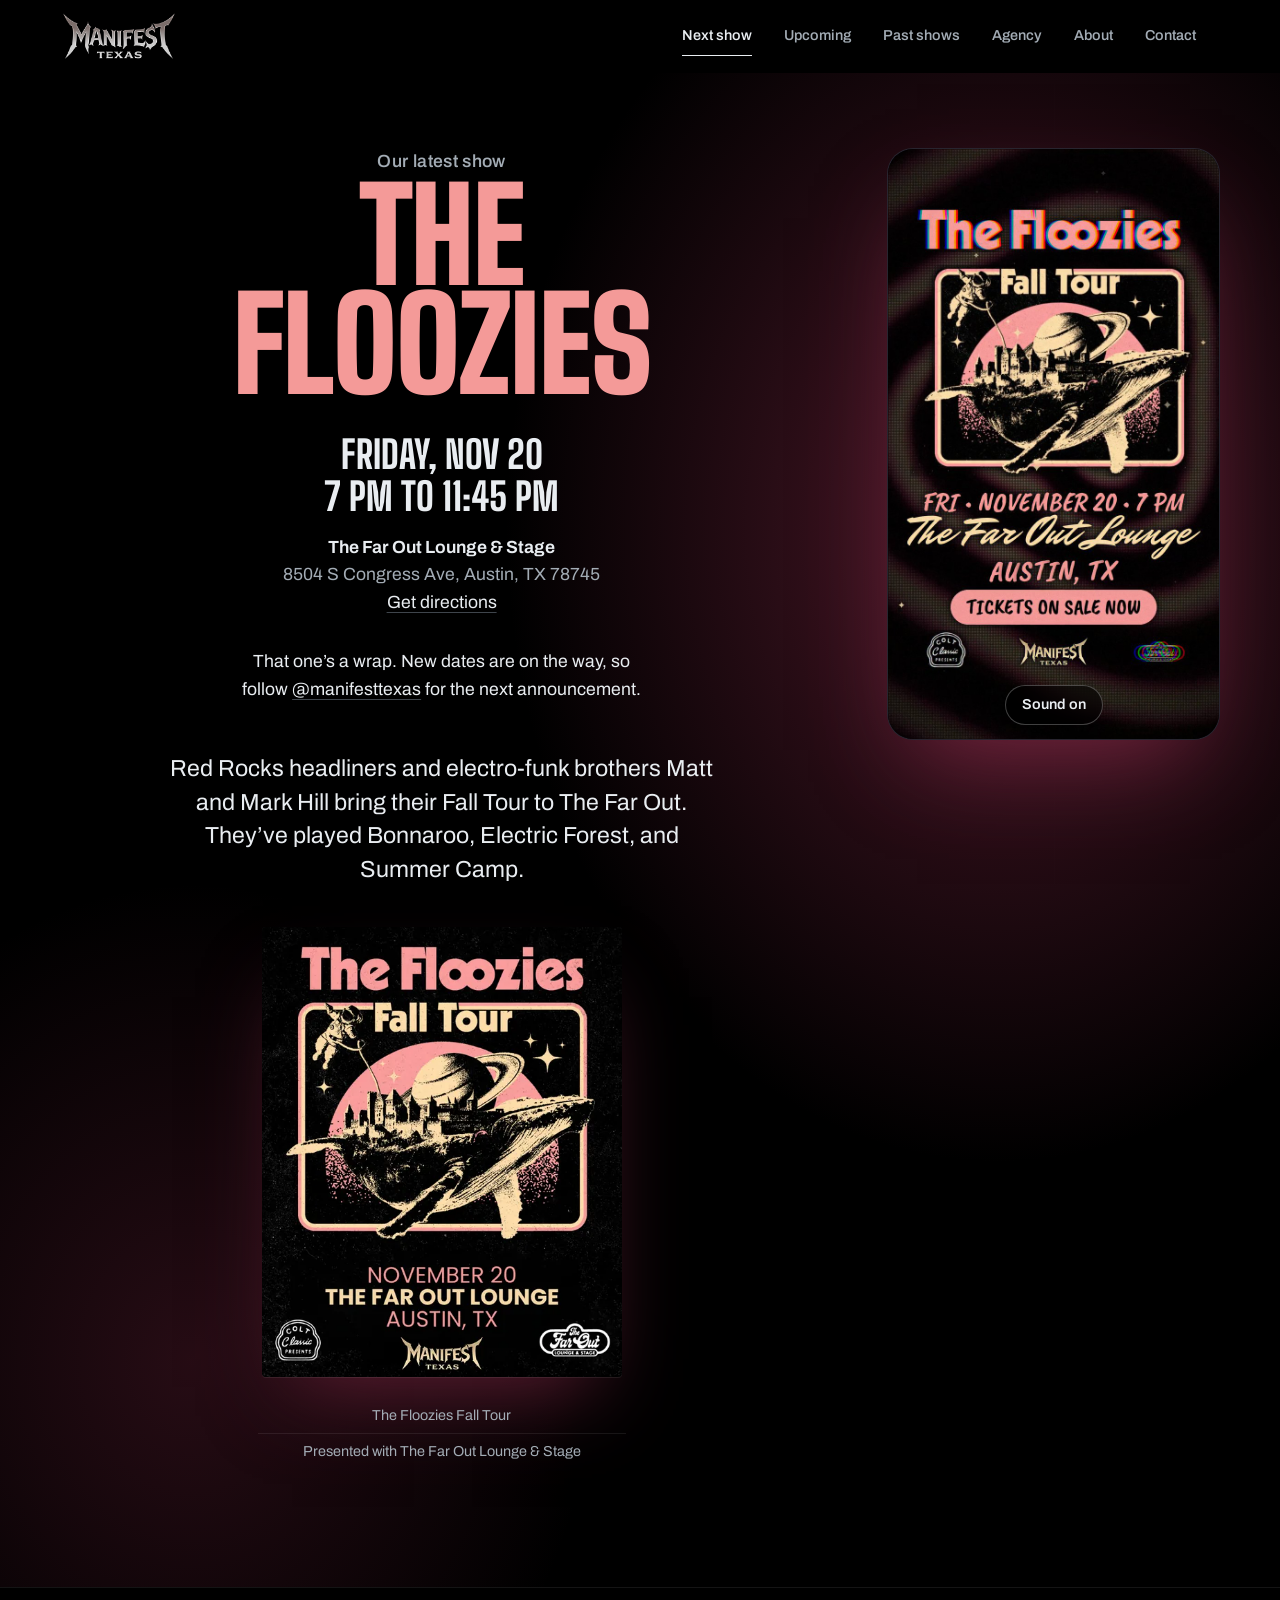
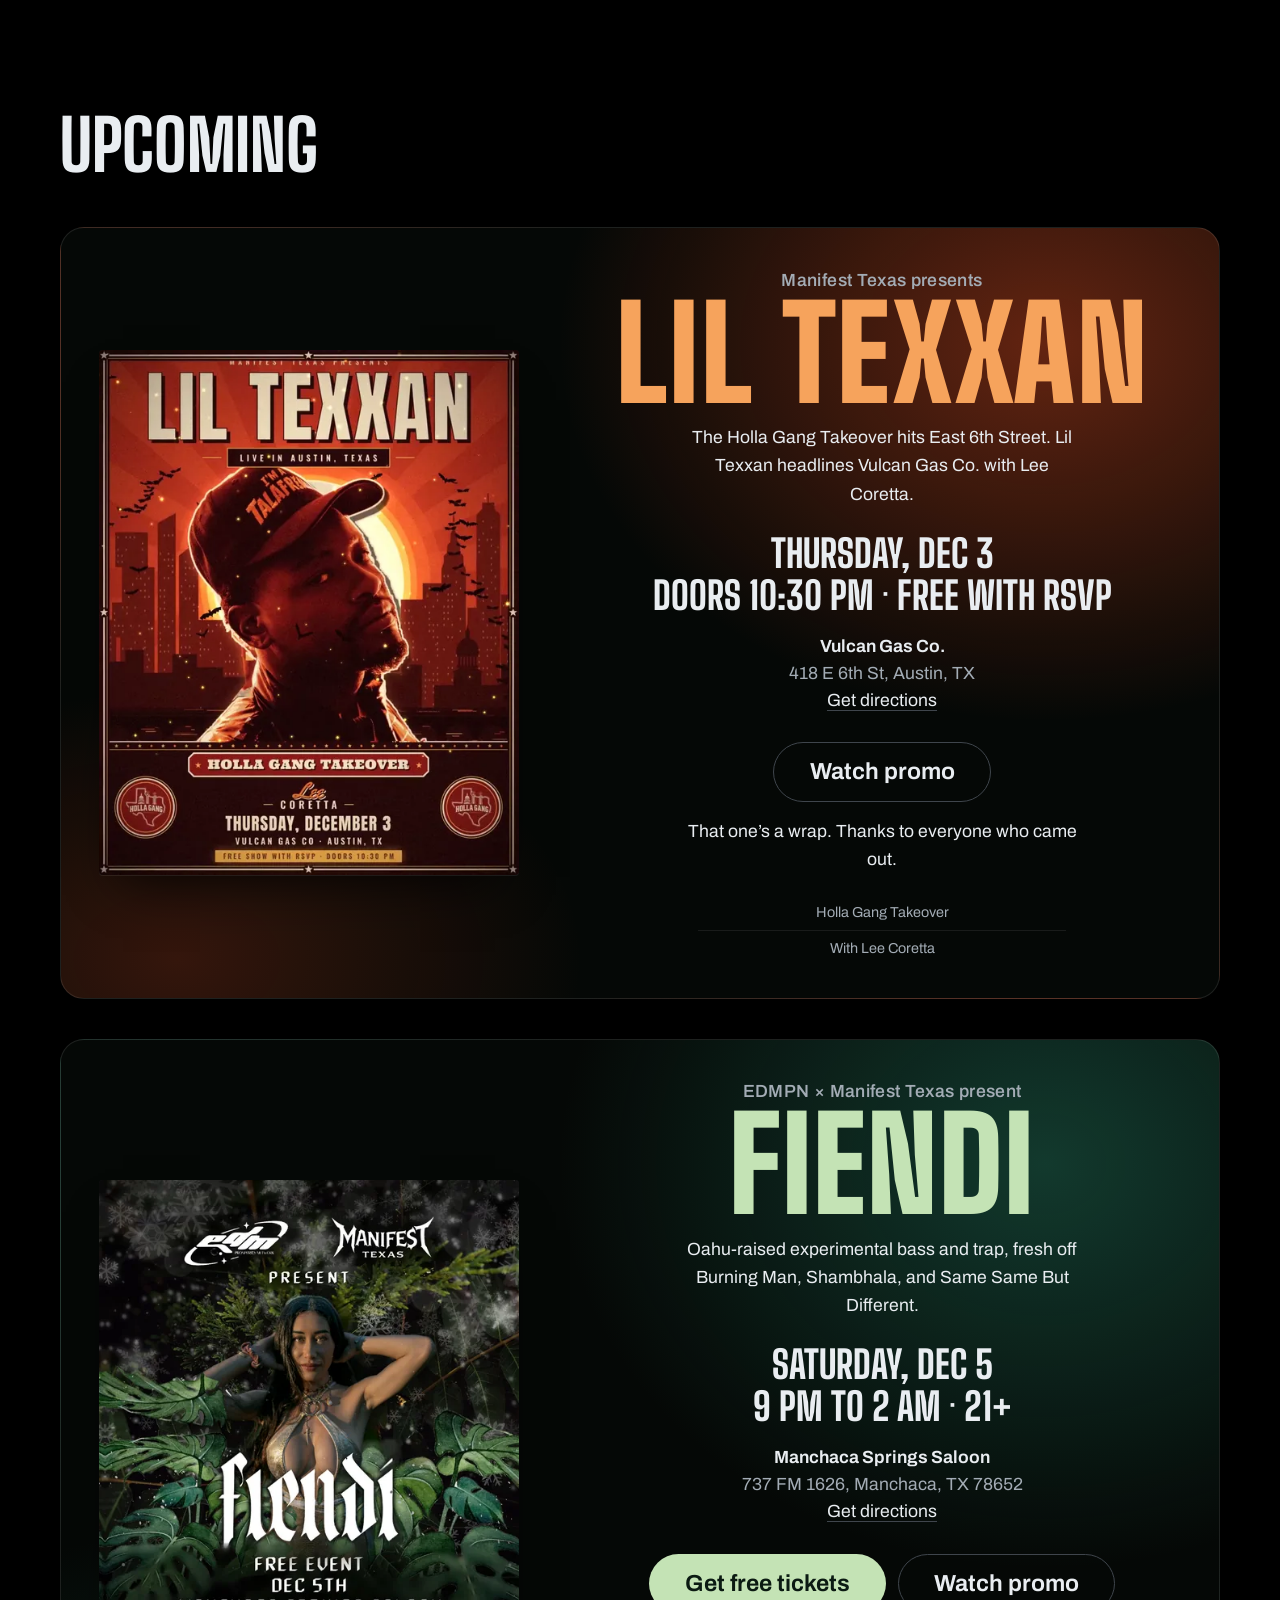
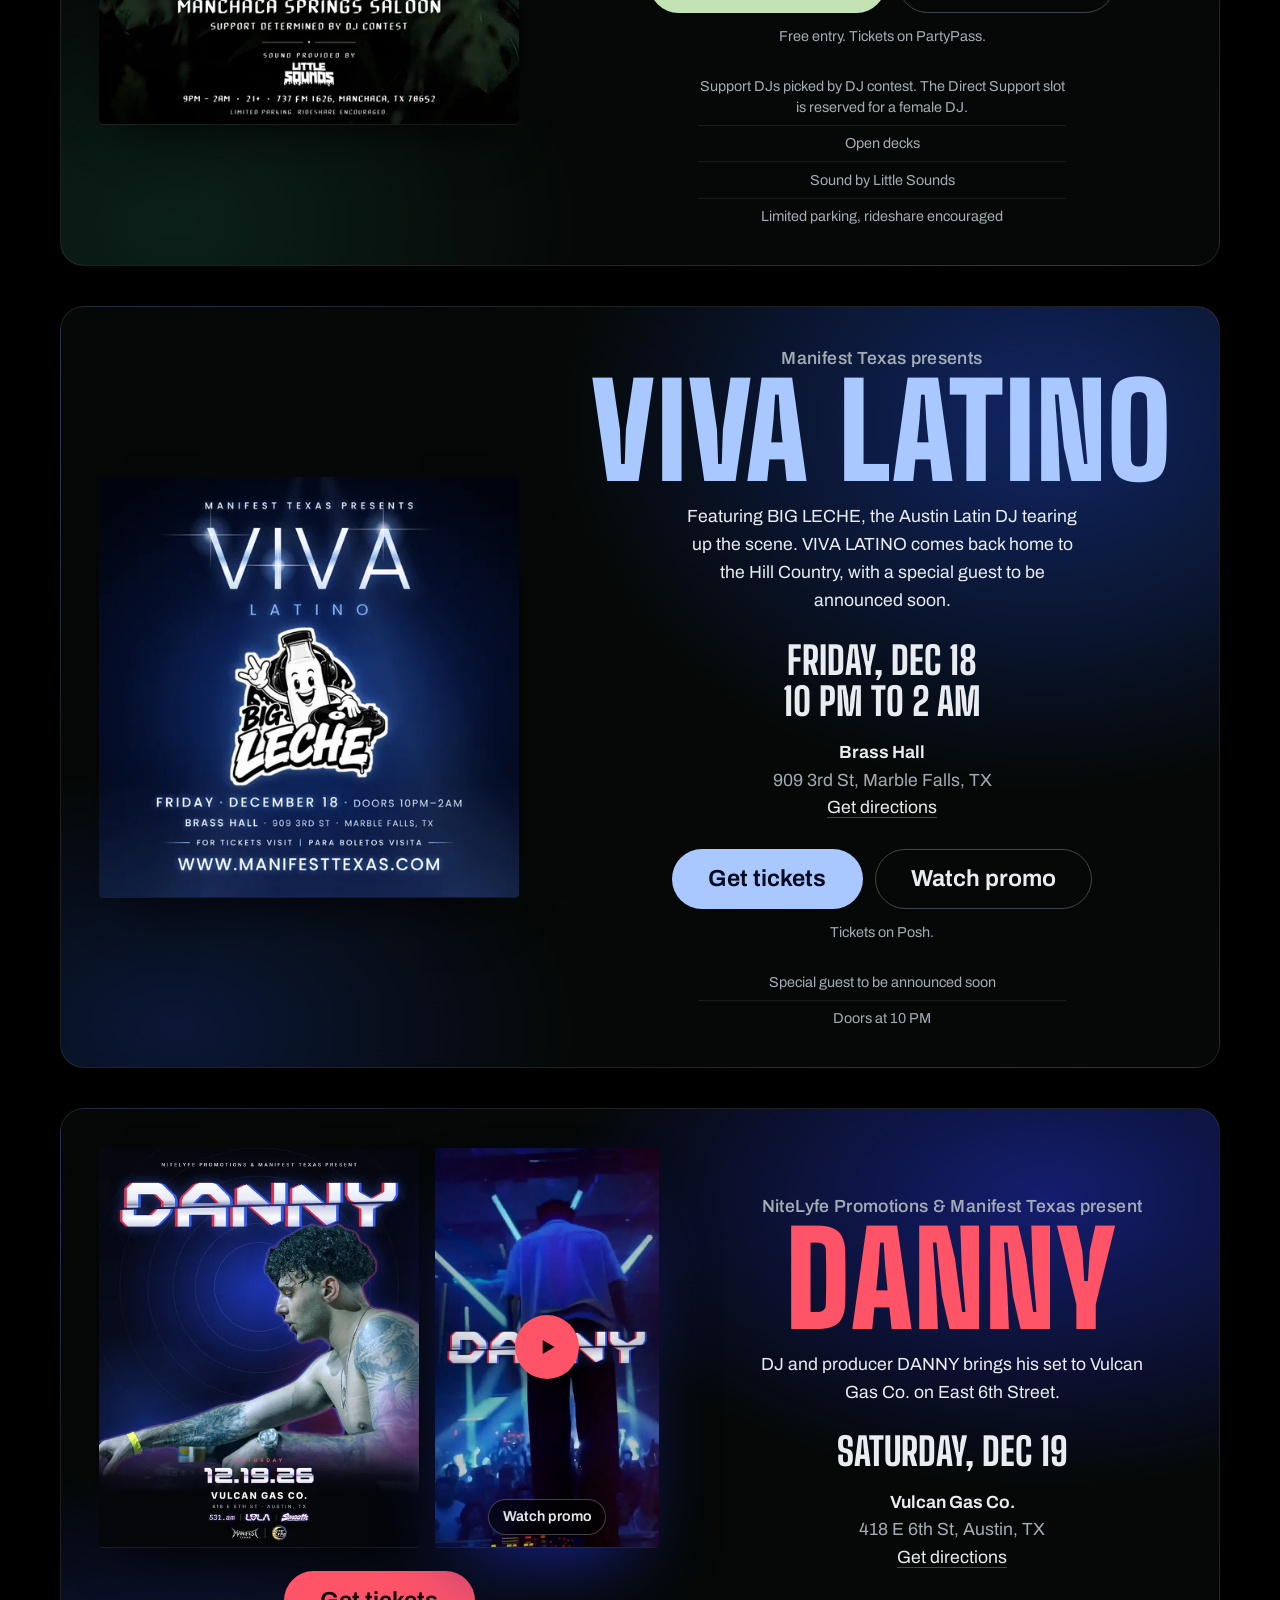
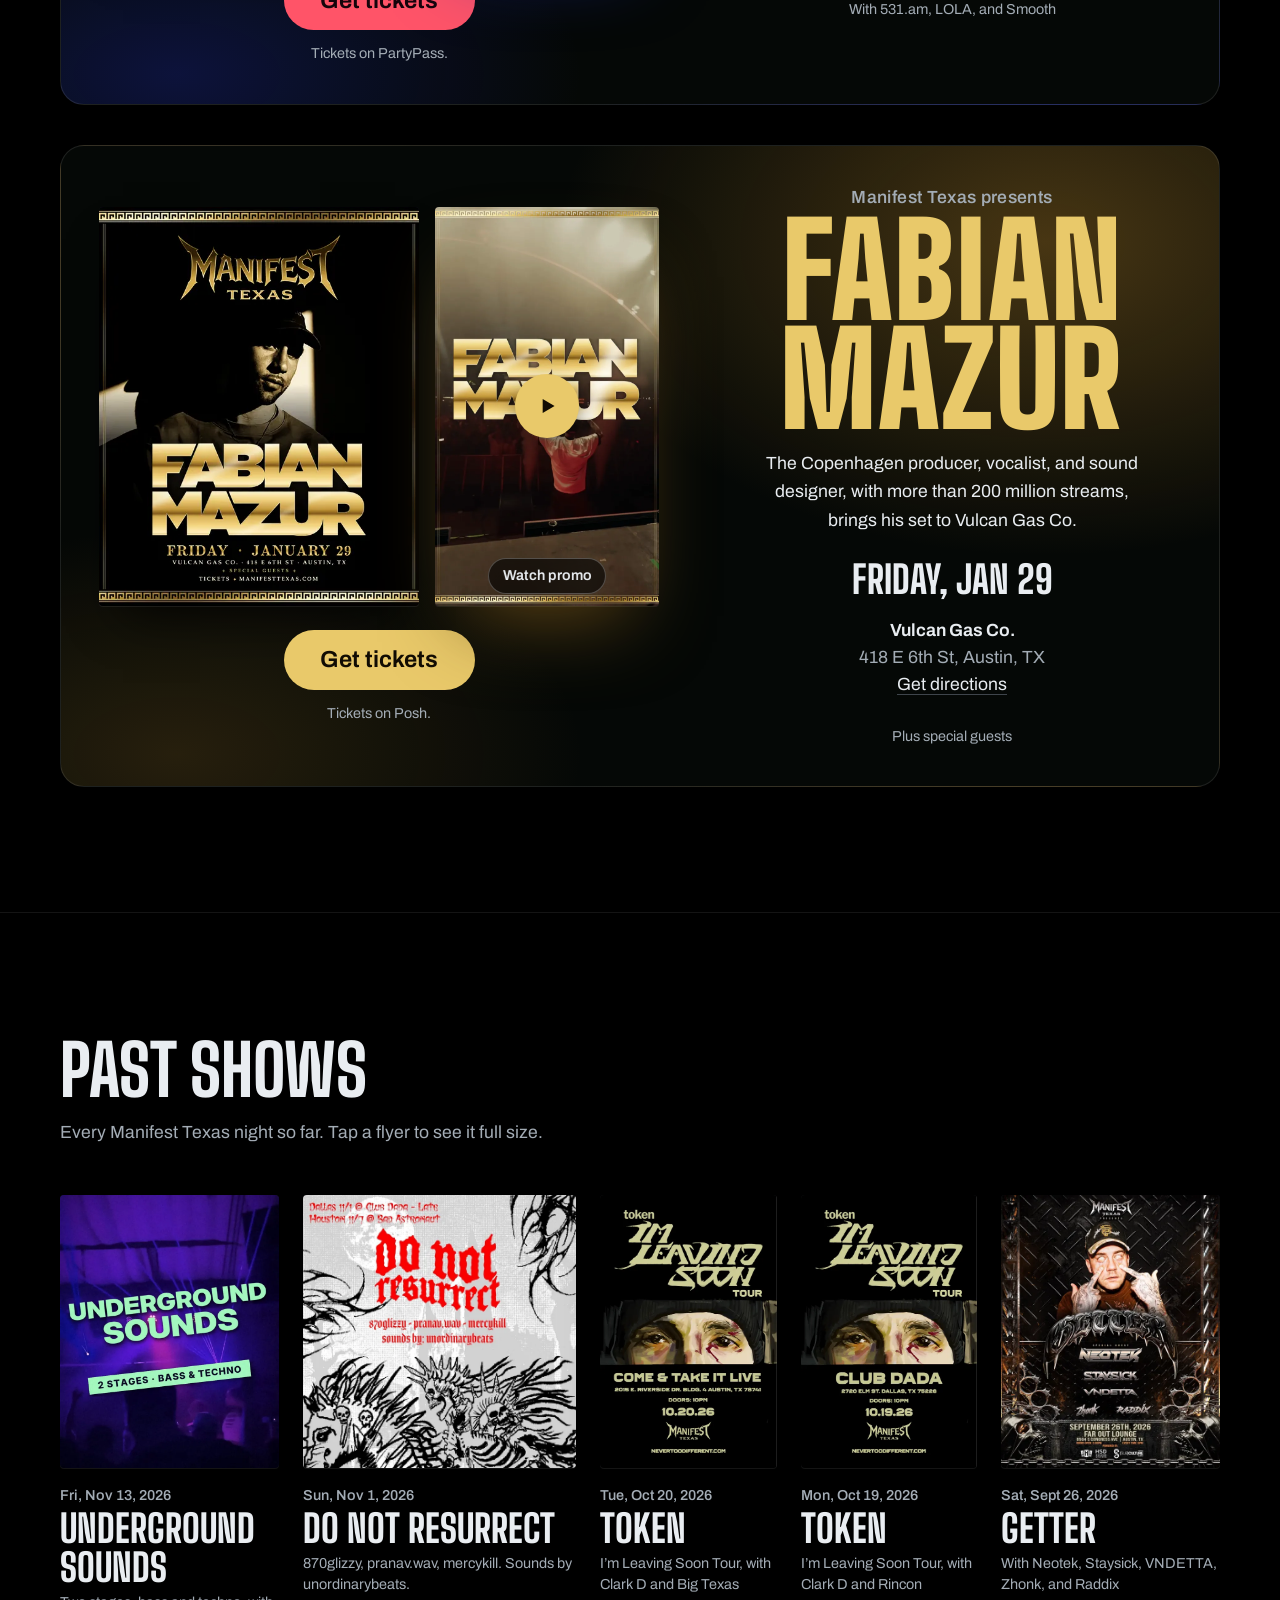
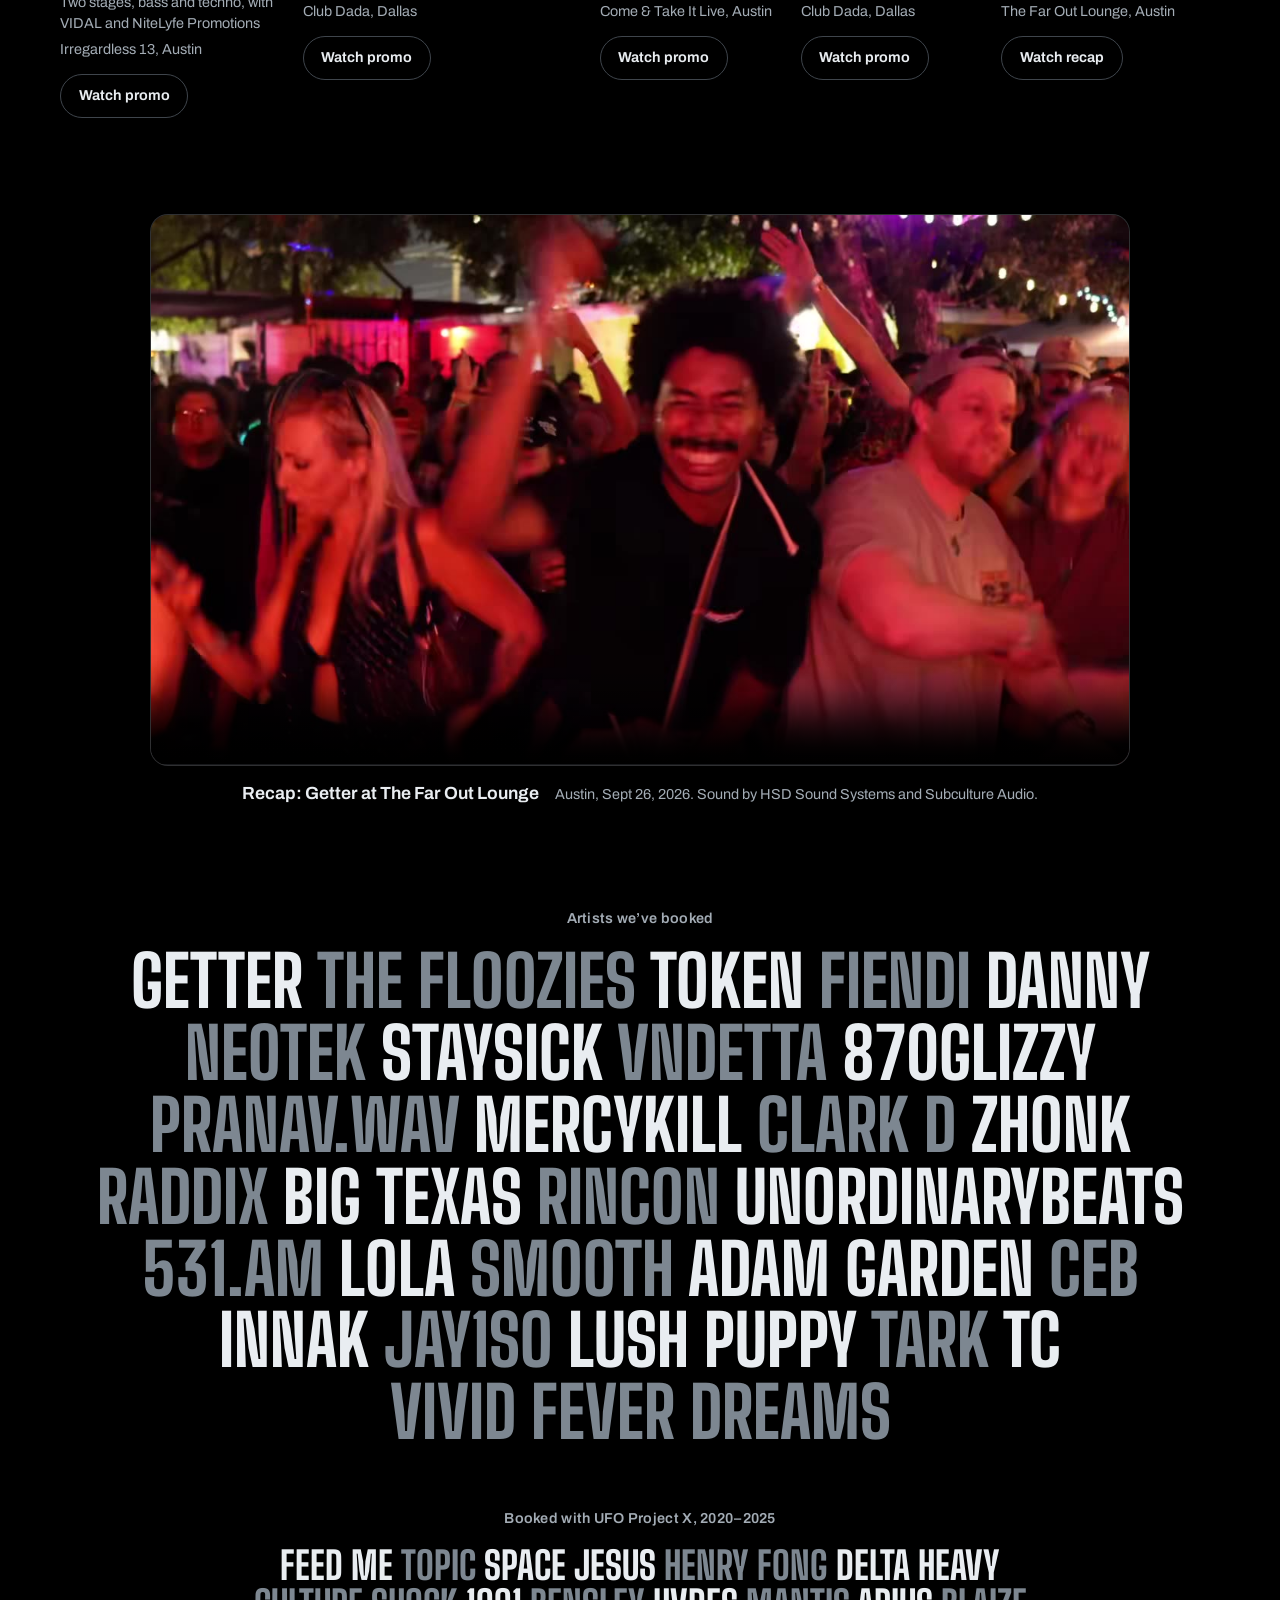
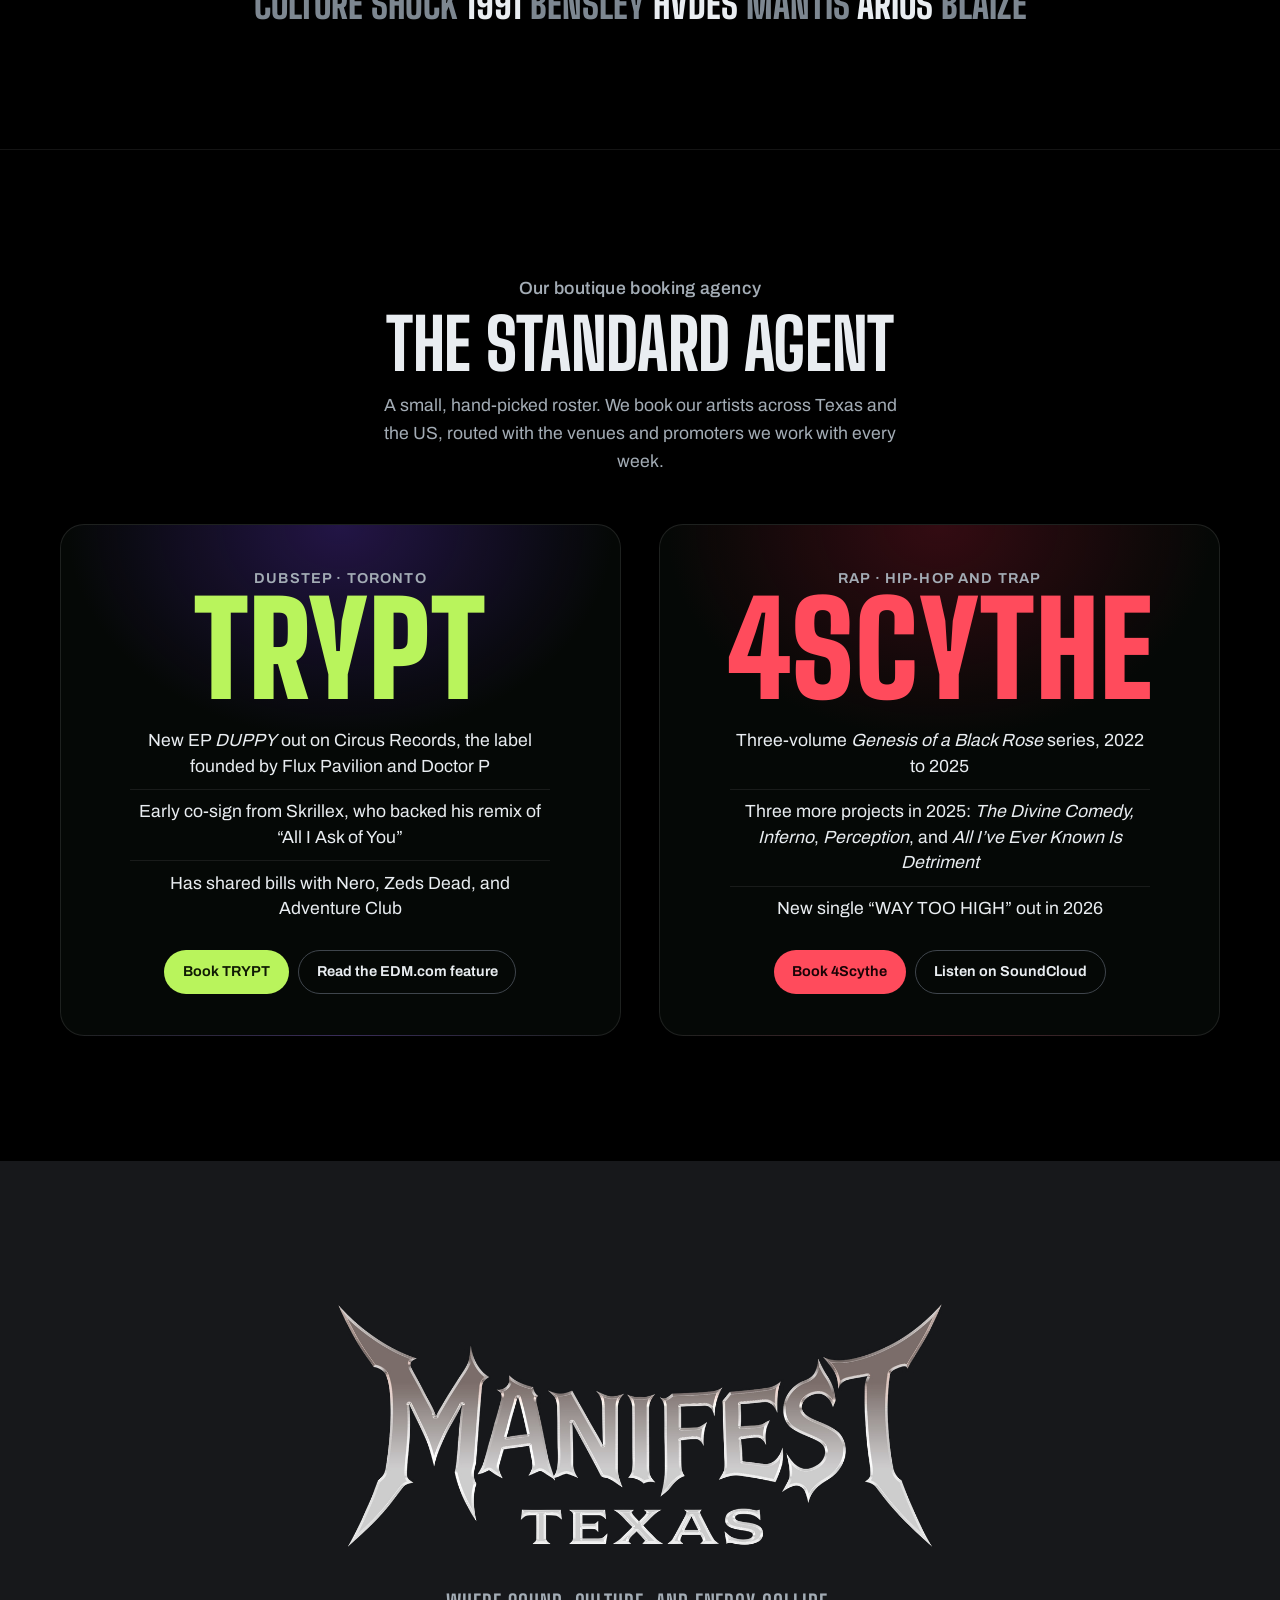
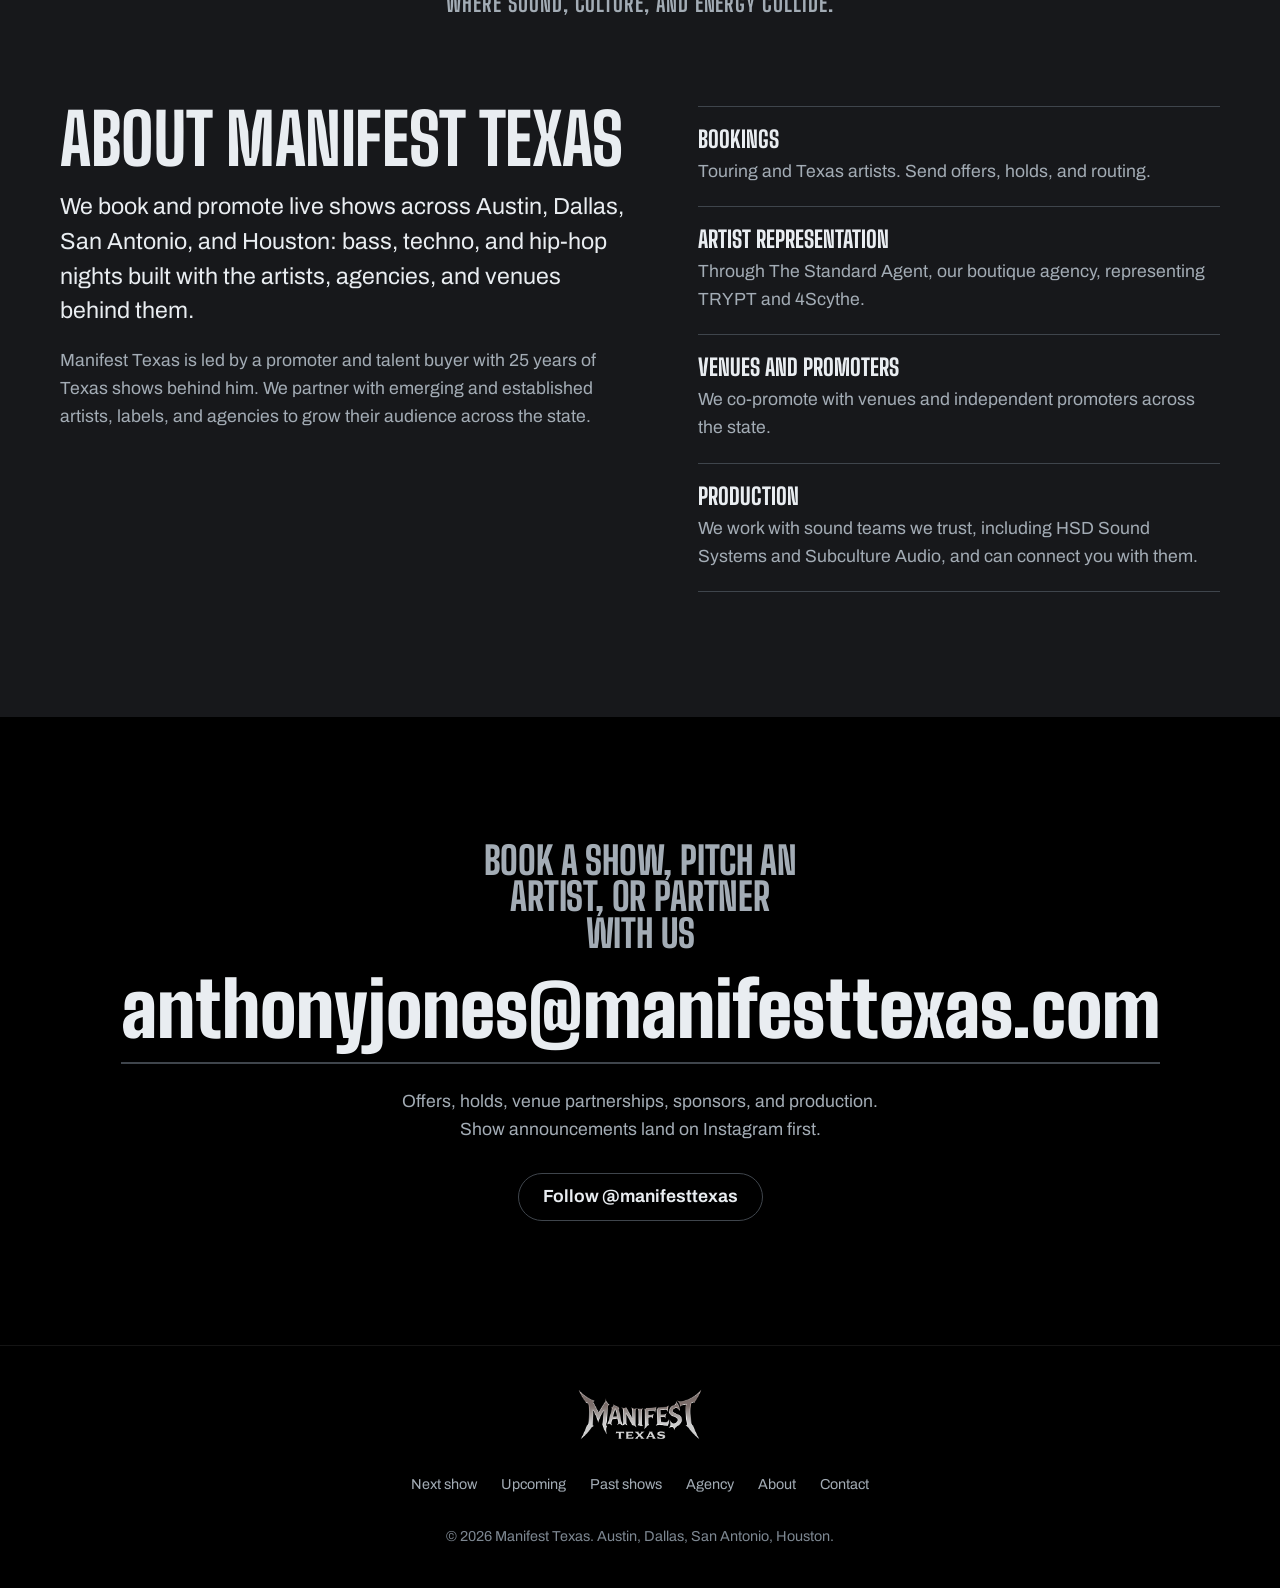
==== commit f63d6717: "Add LIL TEXXAN (Dec 3) and FABIAN MAZUR (Jan 29) at Vulcan Gas Co. LIL TEXXAN: new upcoming card ahe" ====
--- a/index.html
+++ b/index.html
@@ -5,7 +5,7 @@
 <meta name="viewport" content="width=device-width, initial-scale=1, viewport-fit=cover" />
 
 <title>Manifest Texas | Live shows in Austin, Dallas, San Antonio &amp; Houston</title>
-<meta name="description" content="Manifest Texas books and promotes live shows across Texas. Next up: The Floozies, Fri Nov 20 at The Far Out Lounge, Austin. Then FIENDI on Dec 5 at Manchaca Springs Saloon, VIVA LATINO with BIG LECHE on Dec 18 in Marble Falls, and DANNY on Dec 19 at Vulcan Gas Co." />
+<meta name="description" content="Manifest Texas books and promotes live shows across Texas. Next up: The Floozies, Fri Nov 20 at The Far Out Lounge, Austin. Then LIL TEXXAN on Dec 3 at Vulcan Gas Co., FIENDI on Dec 5 at Manchaca Springs Saloon, VIVA LATINO with BIG LECHE on Dec 18 in Marble Falls, DANNY on Dec 19 at Vulcan Gas Co., and FABIAN MAZUR on Jan 29 at Vulcan Gas Co." />
 <link rel="canonical" href="https://manifesttexas.com/" />
 <meta name="theme-color" content="#000000" />
 <meta name="color-scheme" content="dark" />
@@ -83,6 +83,34 @@
       "offers": {
         "@type": "Offer",
         "url": "https://www.tickettailor.com/events/thefaroutloungestage/2354279",
+        "availability": "https://schema.org/InStock"
+      }
+    },
+    {
+      "@type": "MusicEvent",
+      "name": "Manifest Texas presents LIL TEXXAN: Holla Gang Takeover",
+      "description": "Lil Texxan headlines Vulcan Gas Co. in Austin with Lee Coretta. Free with RSVP.",
+      "startDate": "2026-12-03T22:30:00-06:00",
+      "doorTime": "2026-12-03T22:30:00-06:00",
+      "eventStatus": "https://schema.org/EventScheduled",
+      "eventAttendanceMode": "https://schema.org/OfflineEventAttendanceMode",
+      "isAccessibleForFree": true,
+      "organizer": { "@id": "https://manifesttexas.com/#org" },
+      "performer": [
+        { "@type": "MusicGroup", "name": "Lil Texxan" },
+        { "@type": "MusicGroup", "name": "Lee Coretta" }
+      ],
+      "location": {
+        "@type": "MusicVenue",
+        "name": "Vulcan Gas Co.",
+        "address": { "@type": "PostalAddress", "streetAddress": "418 E 6th St", "addressLocality": "Austin", "addressRegion": "TX", "postalCode": "78701", "addressCountry": "US" }
+      },
+      "image": "https://manifesttexas.com/assets/img/flyer-lil-texxan-vulcan.jpg",
+      "offers": {
+        "@type": "Offer",
+        "price": "0",
+        "priceCurrency": "USD",
+        "url": "https://posh.vip/e/manifest-texas-presents-lil-texxan",
         "availability": "https://schema.org/InStock"
       }
     },
@@ -168,6 +196,29 @@
       "offers": {
         "@type": "Offer",
         "url": "https://www.partypass.vip/events/58",
+        "availability": "https://schema.org/InStock"
+      }
+    },
+    {
+      "@type": "MusicEvent",
+      "name": "Manifest Texas presents FABIAN MAZUR",
+      "description": "Copenhagen producer Fabian Mazur live at Vulcan Gas Co. in Austin, plus special guests.",
+      "startDate": "2027-01-29",
+      "eventStatus": "https://schema.org/EventScheduled",
+      "eventAttendanceMode": "https://schema.org/OfflineEventAttendanceMode",
+      "organizer": { "@id": "https://manifesttexas.com/#org" },
+      "performer": [
+        { "@type": "MusicGroup", "name": "Fabian Mazur" }
+      ],
+      "location": {
+        "@type": "MusicVenue",
+        "name": "Vulcan Gas Co.",
+        "address": { "@type": "PostalAddress", "streetAddress": "418 E 6th St", "addressLocality": "Austin", "addressRegion": "TX", "postalCode": "78701", "addressCountry": "US" }
+      },
+      "image": "https://manifesttexas.com/assets/img/flyer-fabian-mazur-vulcan.jpg",
+      "offers": {
+        "@type": "Offer",
+        "url": "https://posh.vip/e/fabian-mazur-1",
         "availability": "https://schema.org/InStock"
       }
     },
@@ -438,6 +489,60 @@
       <header class="section-head">
         <h2 id="upcoming-title" class="section-title">Upcoming</h2>
       </header>
+
+      <!-- LIL TEXXAN: Holla Gang Takeover, Vulcan Gas Co.
+           The flyer is a still from the motion flyer; Watch promo plays the full motion flyer. -->
+      <article class="up-card" data-show-ends="2026-12-04T02:00:00-06:00"
+               style="--show-accent:#f6a35c; --show-ink:#1c0904; --show-glow:#c2401c;">
+        <button class="flyer-btn up-flyer" type="button" style="--ar:0.8"
+                data-flyer="assets/img/flyer-lil-texxan-vulcan.jpg" data-flyer-w="1080" data-flyer-h="1350"
+                aria-label="View the LIL TEXXAN flyer full size">
+          <picture>
+            <source type="image/webp" srcset="assets/img/flyer-lil-texxan-vulcan-thumb.webp 520w, assets/img/flyer-lil-texxan-vulcan.webp 1080w" sizes="(min-width: 820px) 420px, 88vw" />
+            <img src="assets/img/flyer-lil-texxan-vulcan-thumb.jpg" width="520" height="650" loading="lazy"
+                 alt="Manifest Texas presents LIL TEXXAN, live in Austin, Texas. Holla Gang Takeover with Lee Coretta. Thursday, December 3, Vulcan Gas Co, Austin, TX. Free show with RSVP, doors 10:30 PM." />
+          </picture>
+        </button>
+
+        <div class="up-info">
+          <p class="up-kicker">Manifest Texas presents</p>
+          <h3 class="up-title">LIL TEXXAN</h3>
+          <p class="up-blurb">The Holla Gang Takeover hits East 6th Street. Lil Texxan headlines Vulcan Gas Co. with Lee Coretta.</p>
+
+          <dl class="up-facts">
+            <div>
+              <dt class="sr-only">Date</dt>
+              <dd class="fact-big">Thursday, Dec 3</dd>
+            </div>
+            <div>
+              <dt class="sr-only">Doors and entry</dt>
+              <dd class="fact-big">Doors 10:30 PM · Free with RSVP</dd>
+            </div>
+            <div class="fact-venue">
+              <dt class="sr-only">Venue</dt>
+              <dd>
+                <strong>Vulcan Gas Co.</strong><br />
+                418 E 6th St, Austin, TX<br />
+                <a class="text-link" href="https://www.google.com/maps/search/?api=1&amp;query=Vulcan+Gas+Company+418+E+6th+St+Austin+TX" target="_blank" rel="noopener">Get directions</a>
+              </dd>
+            </div>
+          </dl>
+
+          <div class="up-cta">
+            <a class="btn btn-show btn-lg" data-ticket href="https://posh.vip/e/manifest-texas-presents-lil-texxan" target="_blank" rel="noopener">Get free tickets</a>
+            <button class="btn btn-ghost btn-lg" type="button"
+                    data-video="assets/video/lil-texxan-vulcan-promo.mp4" data-poster="assets/img/flyer-lil-texxan-vulcan.jpg" data-shape="square"
+                    data-title="LIL TEXXAN motion flyer">Watch promo</button>
+          </div>
+          <p class="up-note" data-ticket>Free with RSVP. Tickets on Posh.</p>
+          <p class="up-wrapped" data-show-wrapped hidden>That one’s a wrap. Thanks to everyone who came out.</p>
+
+          <ul class="up-details">
+            <li>Holla Gang Takeover</li>
+            <li>With Lee Coretta</li>
+          </ul>
+        </div>
+      </article>
 
       <!-- FIENDI: Manchaca Springs Saloon -->
       <article class="up-card" data-show-ends="2026-12-06T02:00:00-06:00"
@@ -609,6 +714,68 @@
           </ul>
         </div>
       </article>
+
+      <!-- FABIAN MAZUR: Vulcan Gas Co.
+           Flyer and promo side by side with the ticket button under them. -->
+      <article class="up-card up-card-pair" data-show-ends="2027-01-30T02:00:00-06:00"
+               style="--show-accent:#e9c96a; --show-ink:#110c03; --show-glow:#8a6420;">
+        <div class="up-media">
+          <div class="up-pair">
+            <button class="flyer-btn up-flyer" type="button" style="--ar:0.8"
+                    data-flyer="assets/img/flyer-fabian-mazur-vulcan.jpg" data-flyer-w="1080" data-flyer-h="1350"
+                    aria-label="View the FABIAN MAZUR flyer full size">
+              <picture>
+                <source type="image/webp" srcset="assets/img/flyer-fabian-mazur-vulcan-thumb.webp 520w, assets/img/flyer-fabian-mazur-vulcan.webp 1080w" sizes="(min-width: 820px) 330px, 58vw" />
+                <img src="assets/img/flyer-fabian-mazur-vulcan-thumb.jpg" width="520" height="650" loading="lazy"
+                     alt="Manifest Texas presents FABIAN MAZUR. Friday, January 29, Vulcan Gas Co., 418 E 6th St, Austin, TX. Plus special guests. Tickets at manifesttexas.com." />
+              </picture>
+            </button>
+            <button class="promo-tile" type="button" style="--ar:0.5625"
+                    data-video="assets/video/fabian-mazur-vulcan-promo.mp4" data-poster="assets/img/fabian-mazur-vulcan-promo-poster.jpg" data-shape="tall"
+                    data-title="FABIAN MAZUR promo" aria-label="Play the FABIAN MAZUR promo video">
+              <picture>
+                <source type="image/webp" srcset="assets/img/fabian-mazur-vulcan-promo-poster.webp" />
+                <img src="assets/img/fabian-mazur-vulcan-promo-poster.jpg" width="720" height="1280" loading="lazy" alt="" />
+              </picture>
+              <span class="promo-play" aria-hidden="true">
+                <svg viewBox="0 0 24 24" width="26" height="26"><path d="M8 5.5v13l11-6.5z" fill="currentColor"/></svg>
+              </span>
+              <span class="promo-label" aria-hidden="true">Watch promo</span>
+            </button>
+          </div>
+
+          <div class="up-cta">
+            <a class="btn btn-show btn-lg" data-ticket href="https://posh.vip/e/fabian-mazur-1" target="_blank" rel="noopener">Get tickets</a>
+          </div>
+          <p class="up-note" data-ticket>Tickets on Posh.</p>
+          <p class="up-wrapped" data-show-wrapped hidden>That one’s a wrap. Thanks to everyone who came out.</p>
+        </div>
+
+        <div class="up-info">
+          <p class="up-kicker">Manifest Texas presents</p>
+          <h3 class="up-title">FABIAN MAZUR</h3>
+          <p class="up-blurb">The Copenhagen producer, vocalist, and sound designer, with more than 200 million streams, brings his set to Vulcan Gas Co.</p>
+
+          <dl class="up-facts">
+            <div>
+              <dt class="sr-only">Date</dt>
+              <dd class="fact-big">Friday, Jan 29</dd>
+            </div>
+            <div class="fact-venue">
+              <dt class="sr-only">Venue</dt>
+              <dd>
+                <strong>Vulcan Gas Co.</strong><br />
+                418 E 6th St, Austin, TX<br />
+                <a class="text-link" href="https://www.google.com/maps/search/?api=1&amp;query=Vulcan+Gas+Company+418+E+6th+St+Austin+TX" target="_blank" rel="noopener">Get directions</a>
+              </dd>
+            </div>
+          </dl>
+
+          <ul class="up-details">
+            <li>Plus special guests</li>
+          </ul>
+        </div>
+      </article>
     </div>
   </section>
 
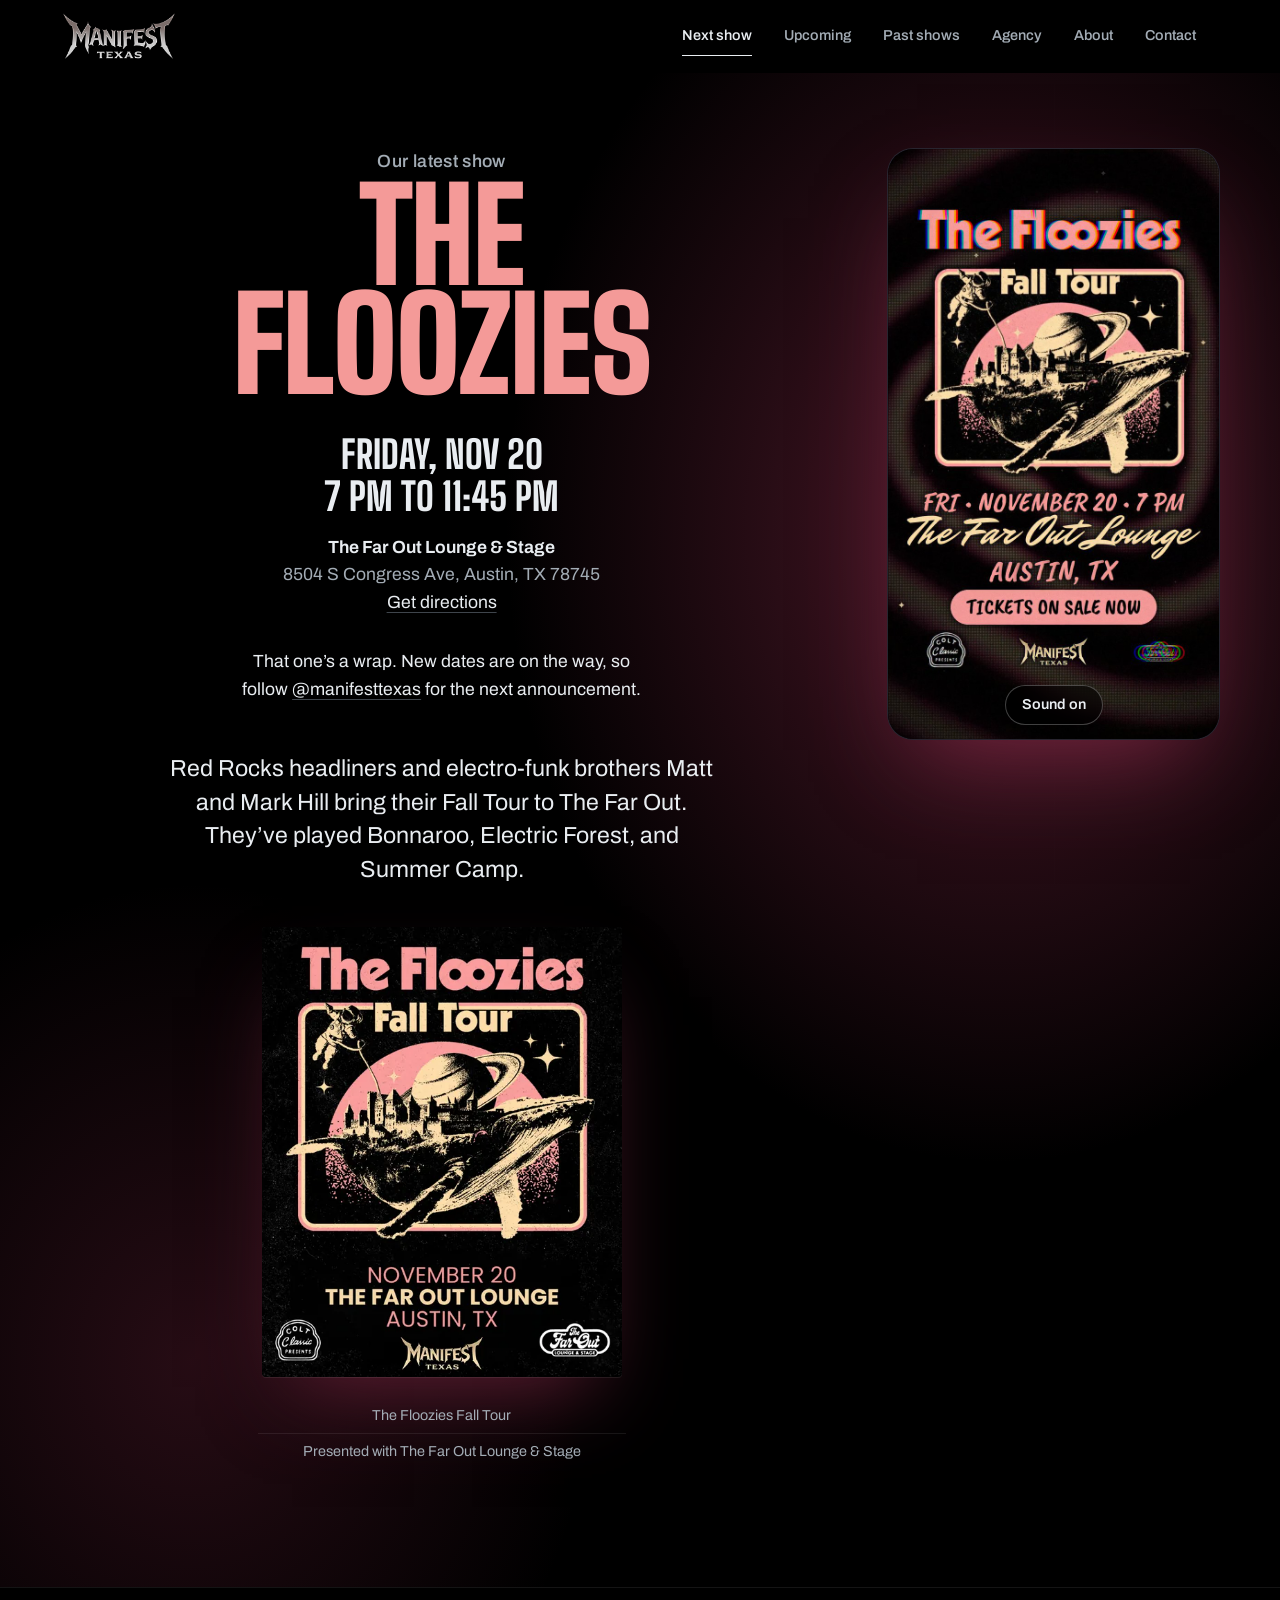
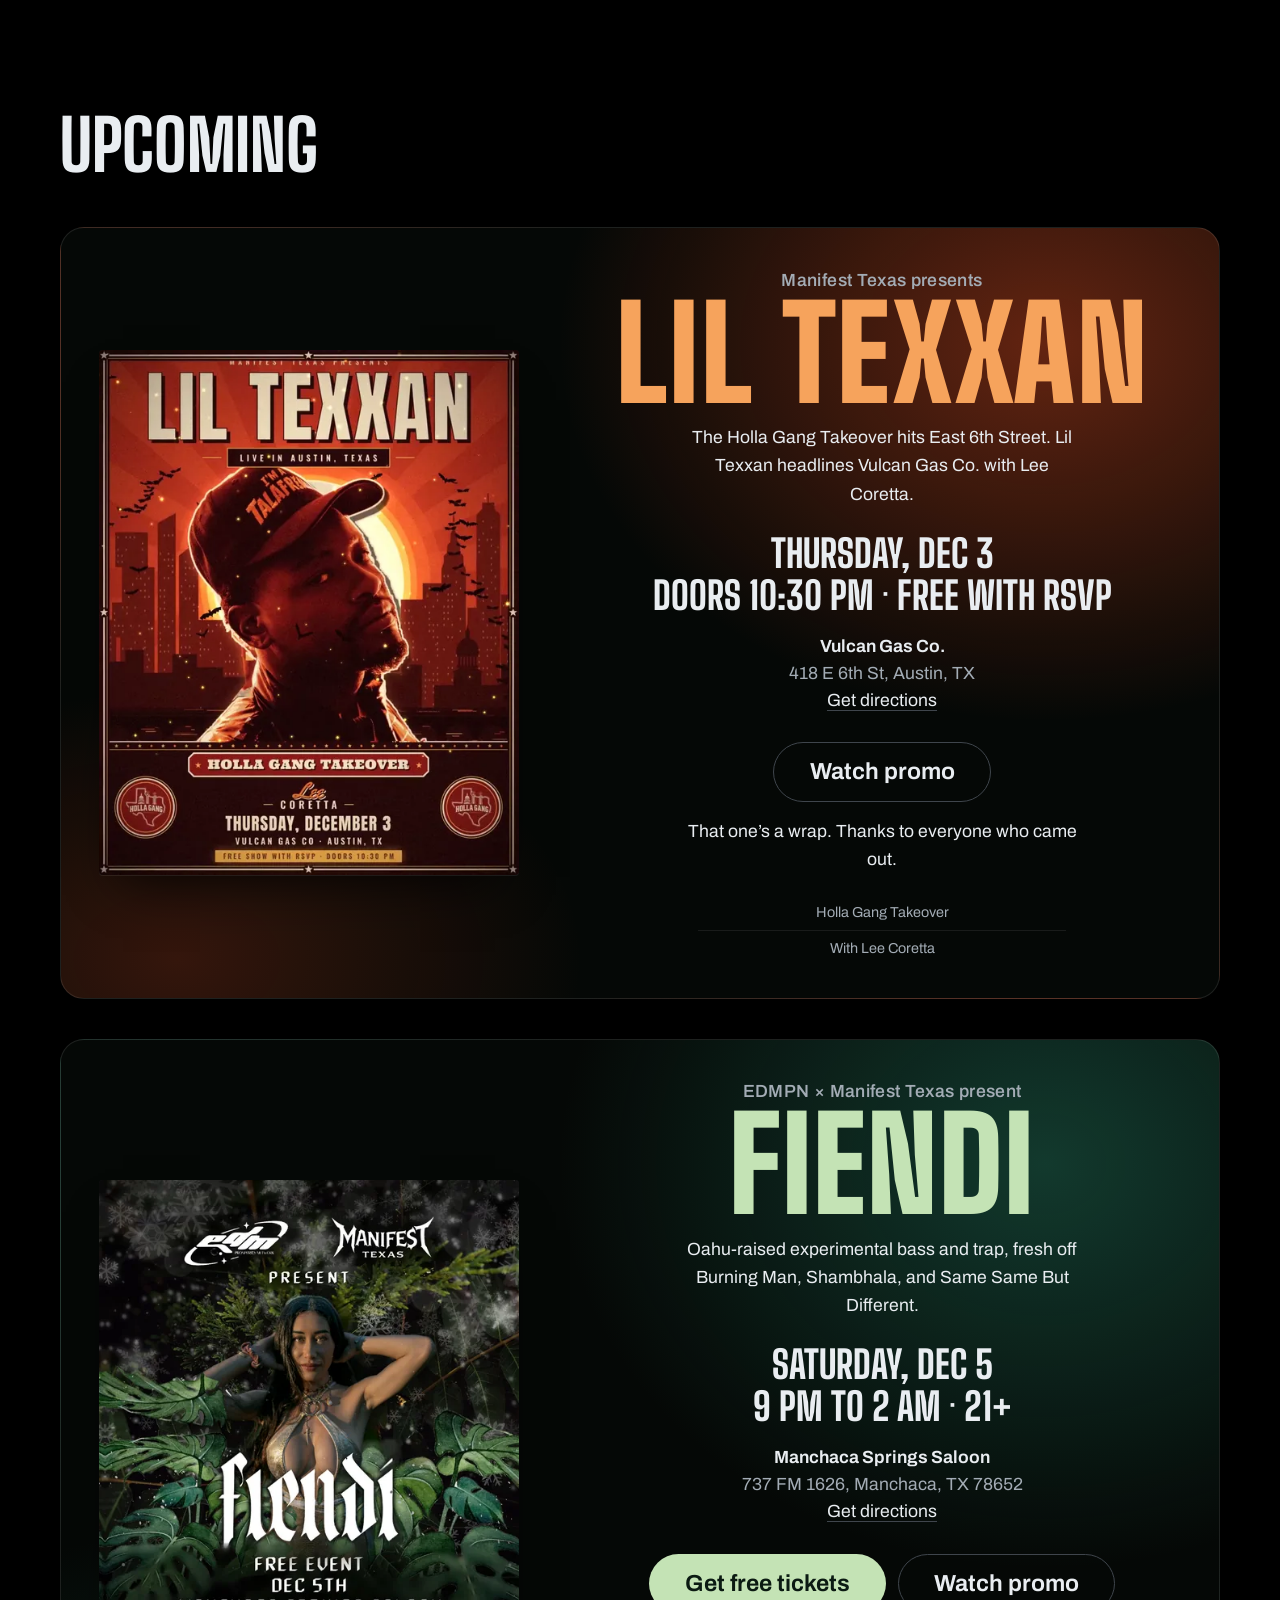
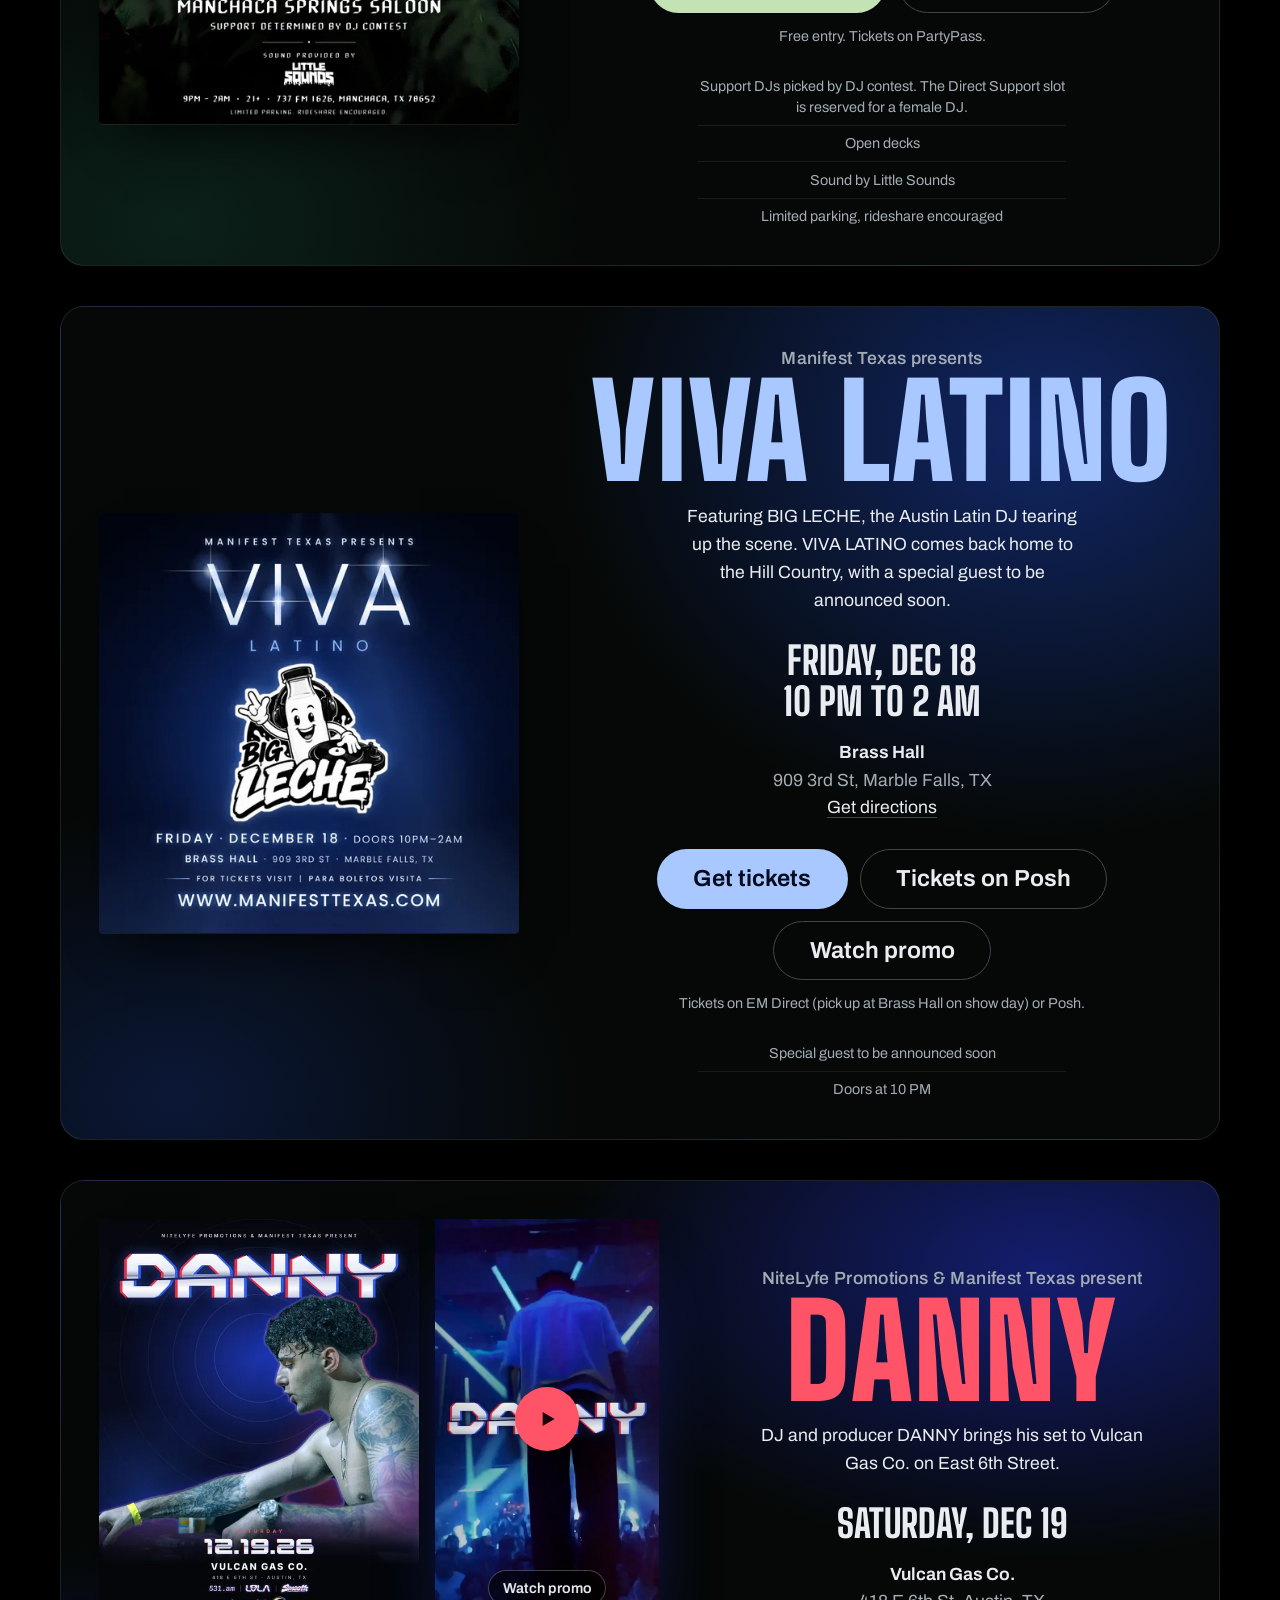
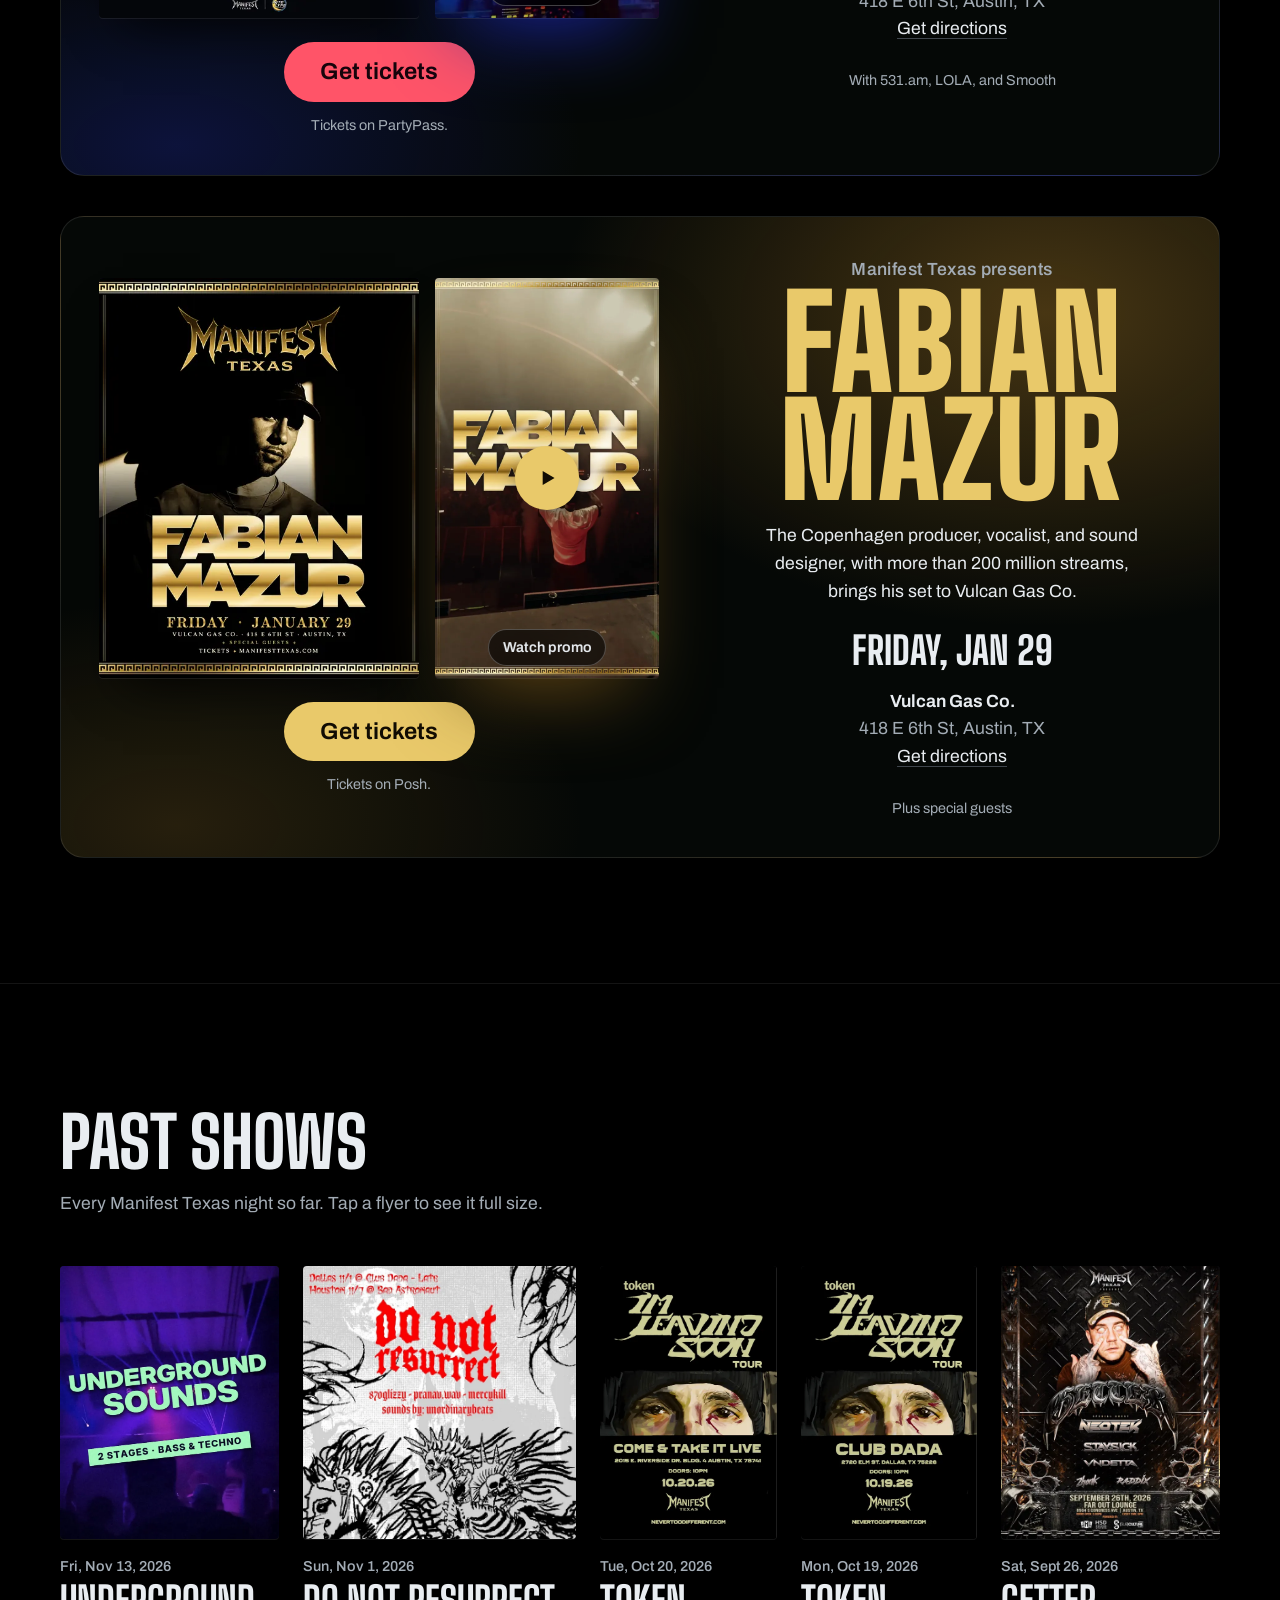
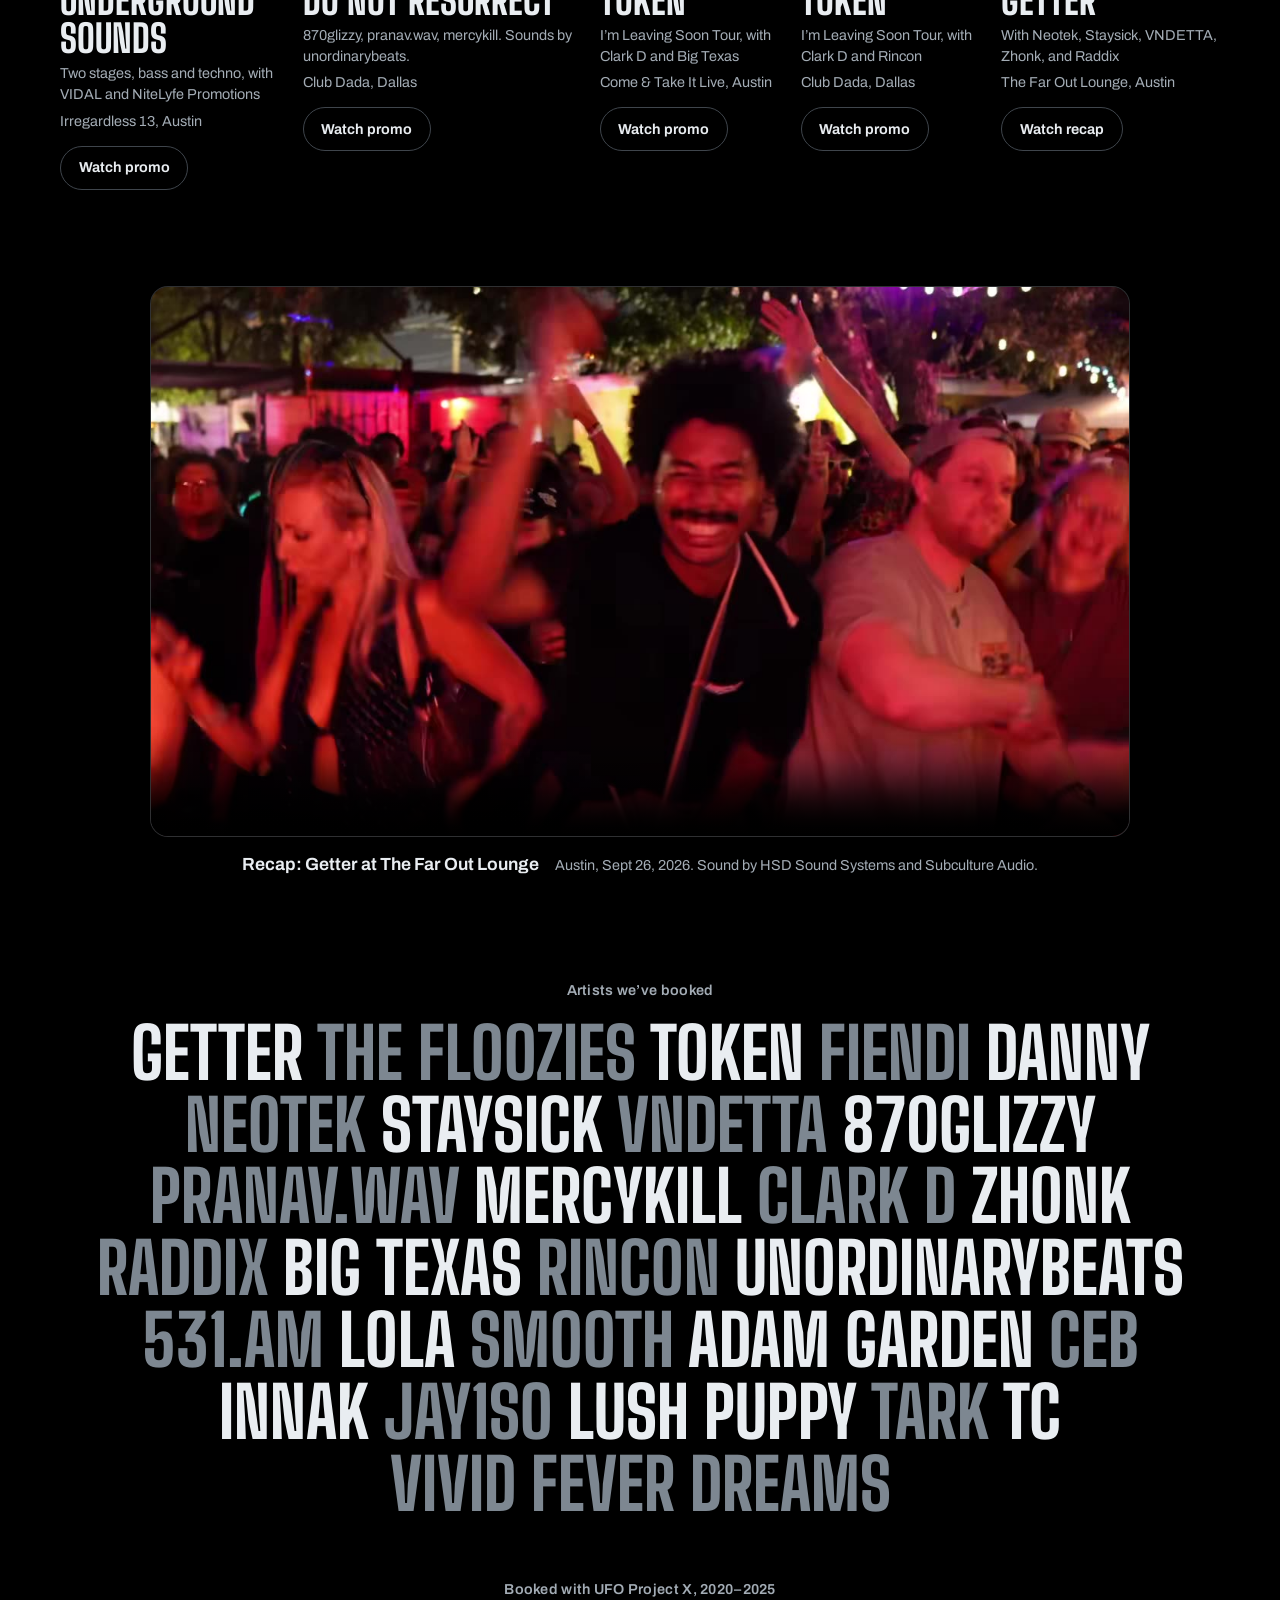
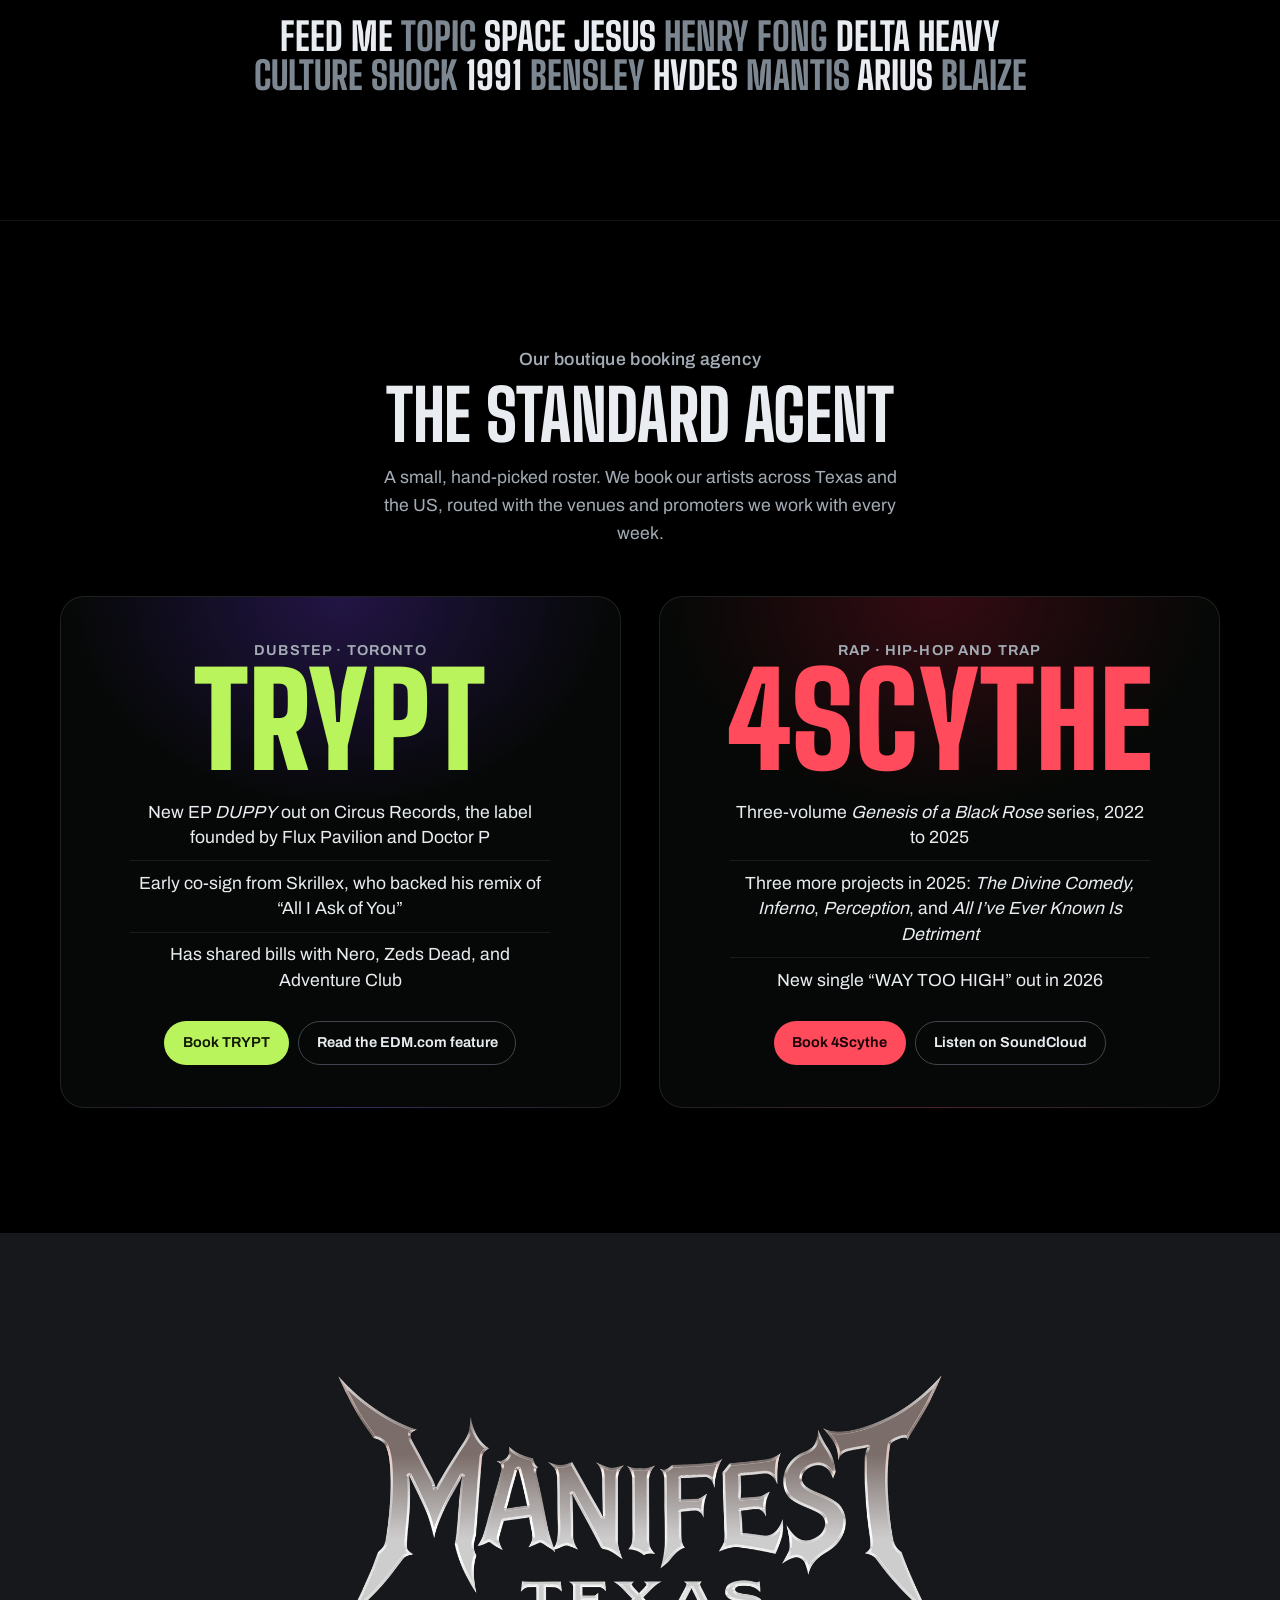
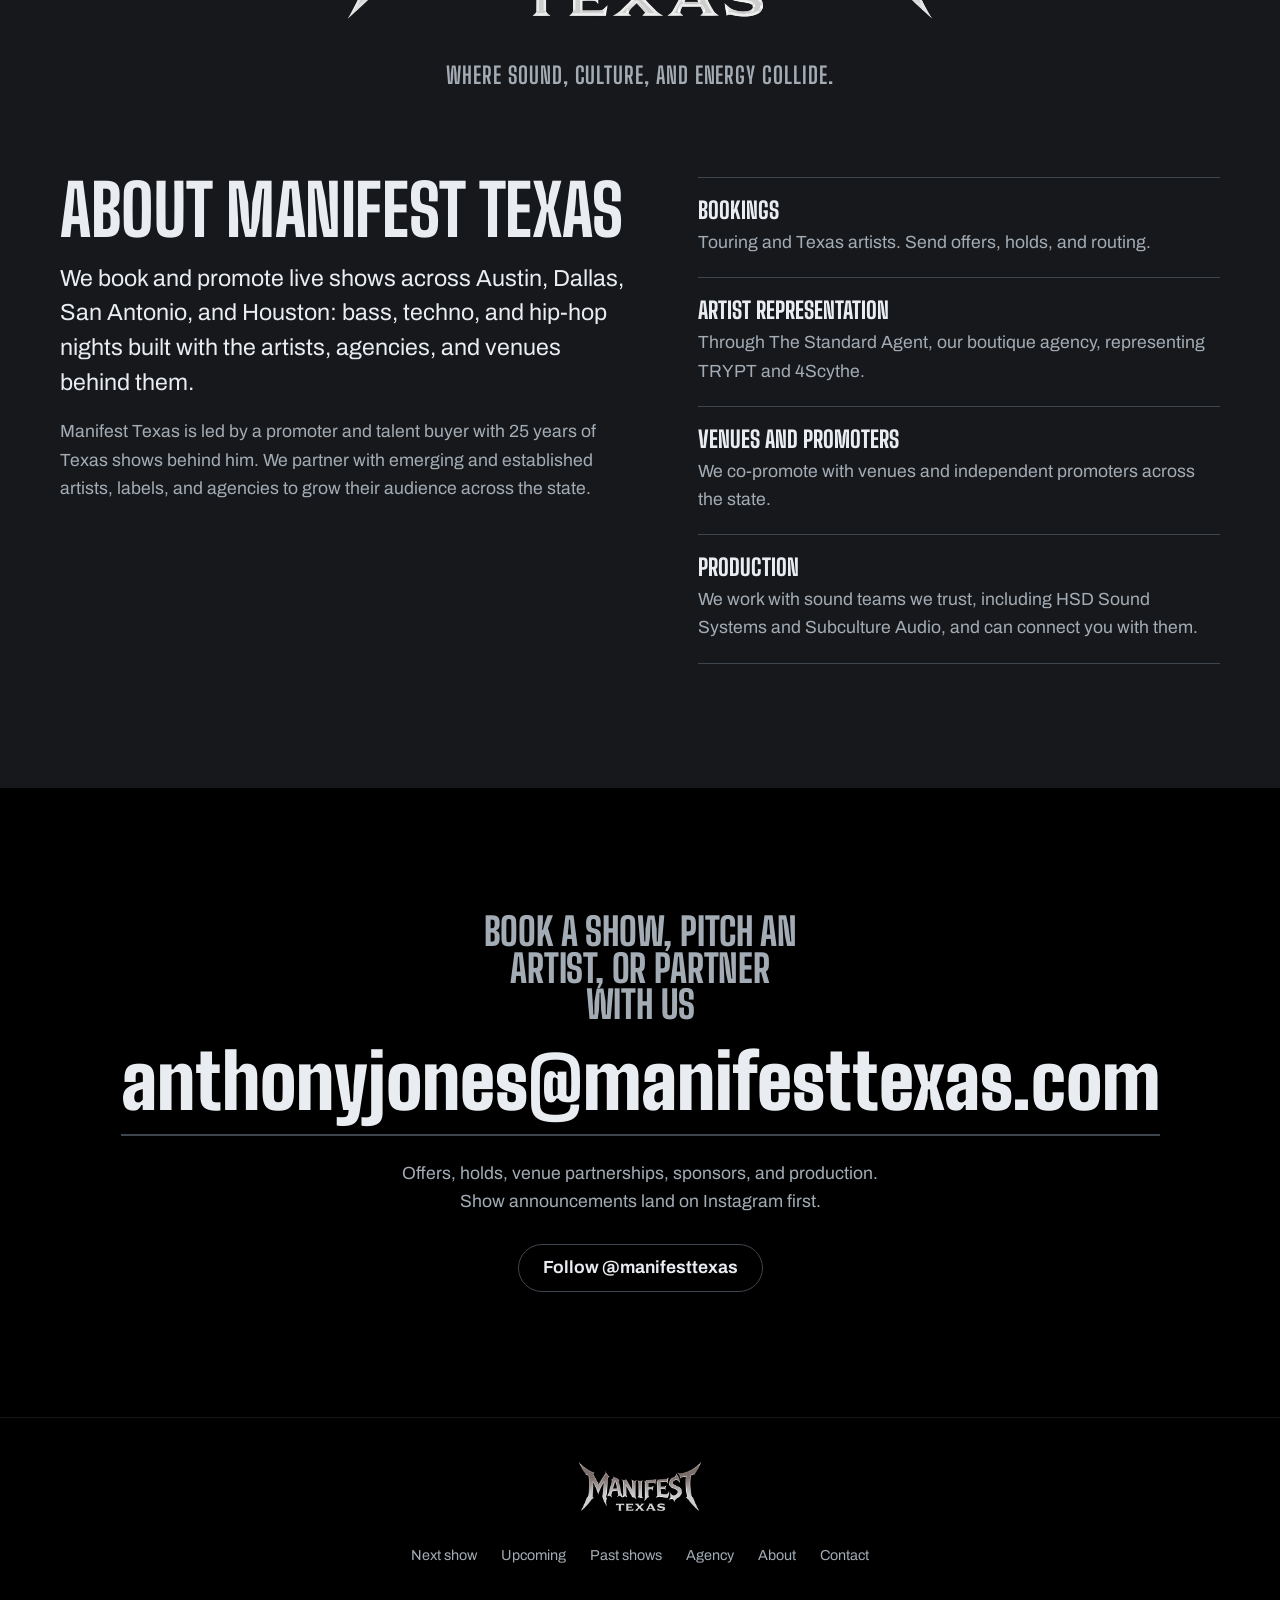
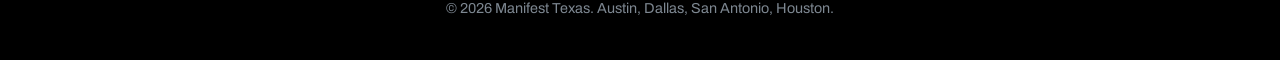
==== commit 218cd961: "Add EM Direct ticket link to VIVA LATINO (Dec 18, Brass Hall) Get tickets now goes to EM Direct (em-" ====
--- a/index.html
+++ b/index.html
@@ -164,11 +164,18 @@
         "address": { "@type": "PostalAddress", "streetAddress": "909 3rd St", "addressLocality": "Marble Falls", "addressRegion": "TX", "addressCountry": "US" }
       },
       "image": "https://manifesttexas.com/assets/img/flyer-viva-latino-brass-hall.jpg",
-      "offers": {
-        "@type": "Offer",
-        "url": "https://posh.vip/e/big-leche-special-guest-appearance?u=manifesttexas&_t=mwf6jl0p&os=ios&src=event_page",
-        "availability": "https://schema.org/InStock"
-      }
+      "offers": [
+        {
+          "@type": "Offer",
+          "url": "https://em-direct.com/vivalatino.html",
+          "availability": "https://schema.org/InStock"
+        },
+        {
+          "@type": "Offer",
+          "url": "https://posh.vip/e/big-leche-special-guest-appearance?u=manifesttexas&_t=mwf6jl0p&os=ios&src=event_page",
+          "availability": "https://schema.org/InStock"
+        }
+      ]
     },
     {
       "@type": "MusicEvent",
@@ -638,12 +645,13 @@
           </dl>
 
           <div class="up-cta">
-            <a class="btn btn-show btn-lg" data-ticket href="https://posh.vip/e/big-leche-special-guest-appearance?u=manifesttexas&amp;_t=mwf6jl0p&amp;os=ios&amp;src=event_page" target="_blank" rel="noopener">Get tickets</a>
+            <a class="btn btn-show btn-lg" data-ticket href="https://em-direct.com/vivalatino.html" target="_blank" rel="noopener">Get tickets</a>
+            <a class="btn btn-ghost btn-lg" data-ticket href="https://posh.vip/e/big-leche-special-guest-appearance?u=manifesttexas&amp;_t=mwf6jl0p&amp;os=ios&amp;src=event_page" target="_blank" rel="noopener">Tickets on Posh</a>
             <button class="btn btn-ghost btn-lg" type="button"
                     data-video="assets/video/viva-latino-brass-hall-promo.mp4" data-poster="assets/img/flyer-viva-latino-brass-hall.jpg" data-shape="square"
                     data-title="VIVA LATINO promo">Watch promo</button>
           </div>
-          <p class="up-note" data-ticket>Tickets on Posh.</p>
+          <p class="up-note" data-ticket>Tickets on EM Direct (pick up at Brass Hall on show day) or Posh.</p>
           <p class="up-wrapped" data-show-wrapped hidden>That one’s a wrap. Gracias to everyone who came out.</p>
 
           <ul class="up-details">
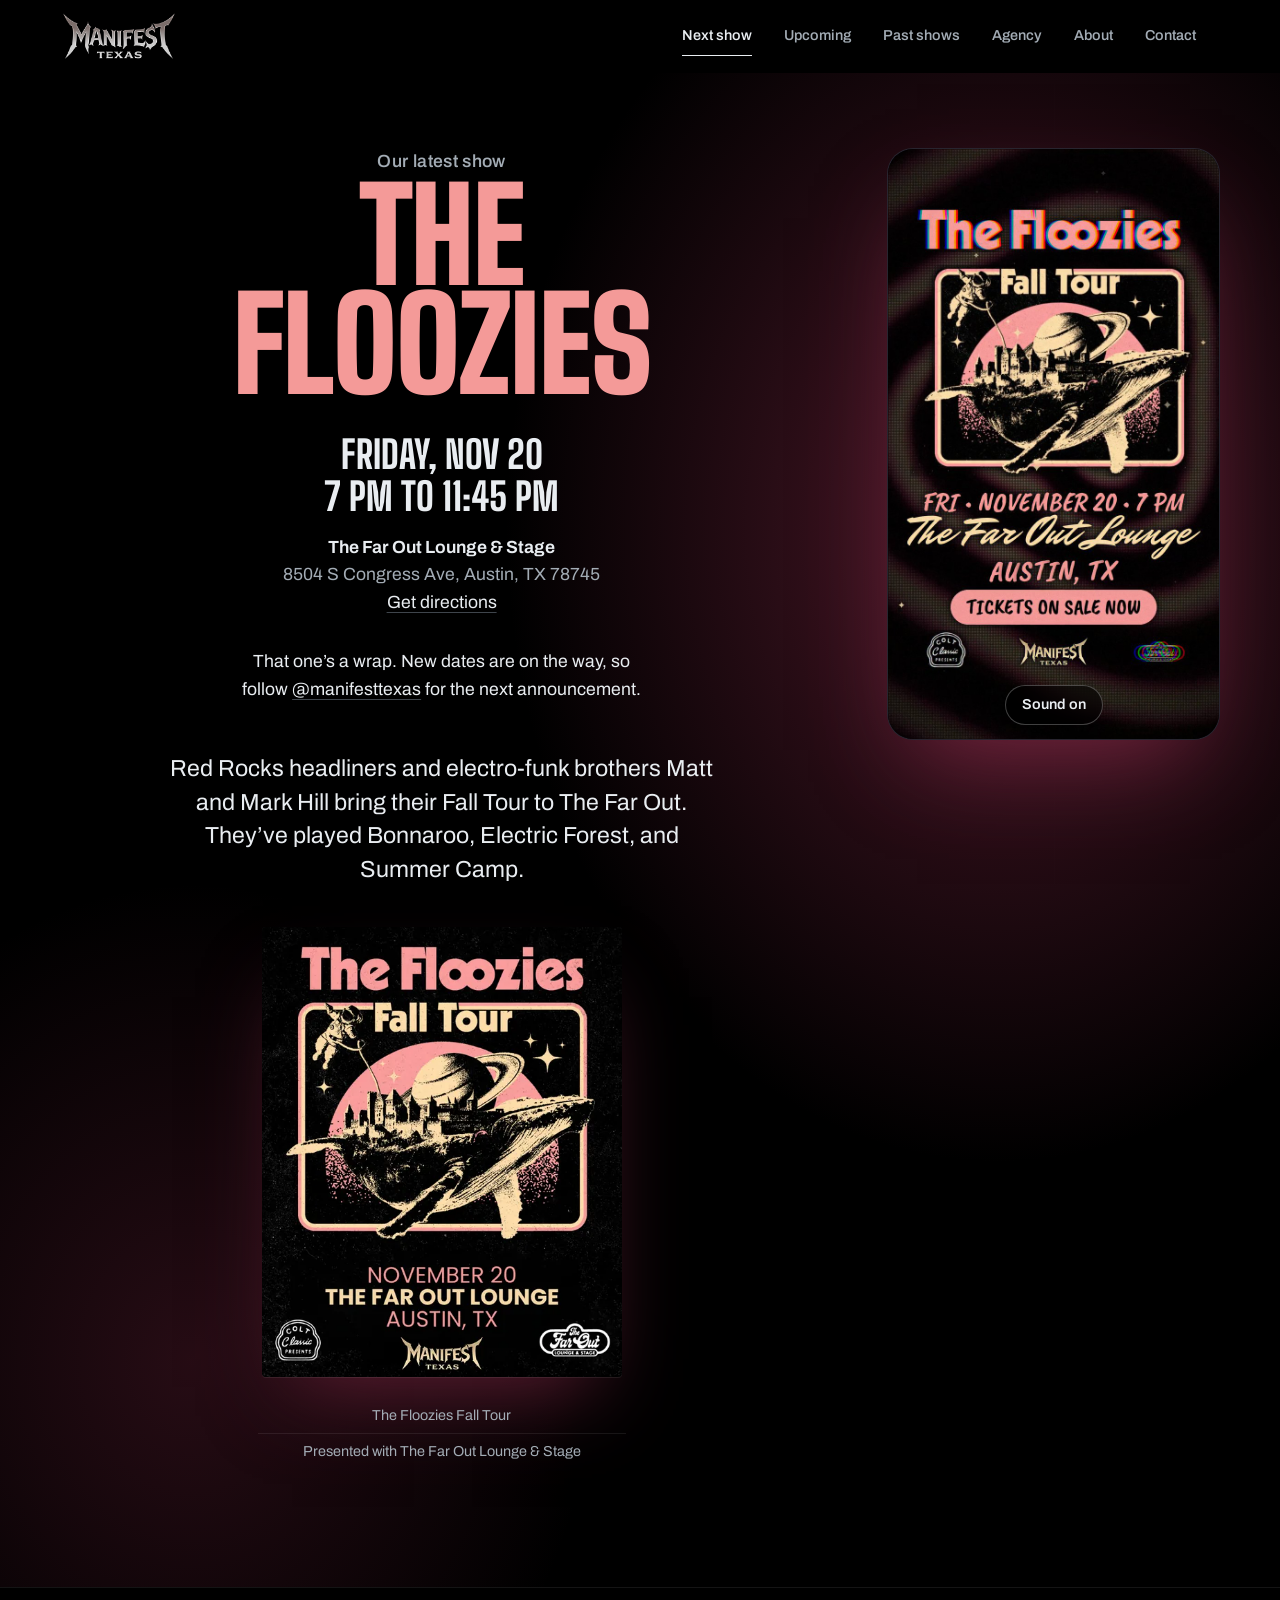
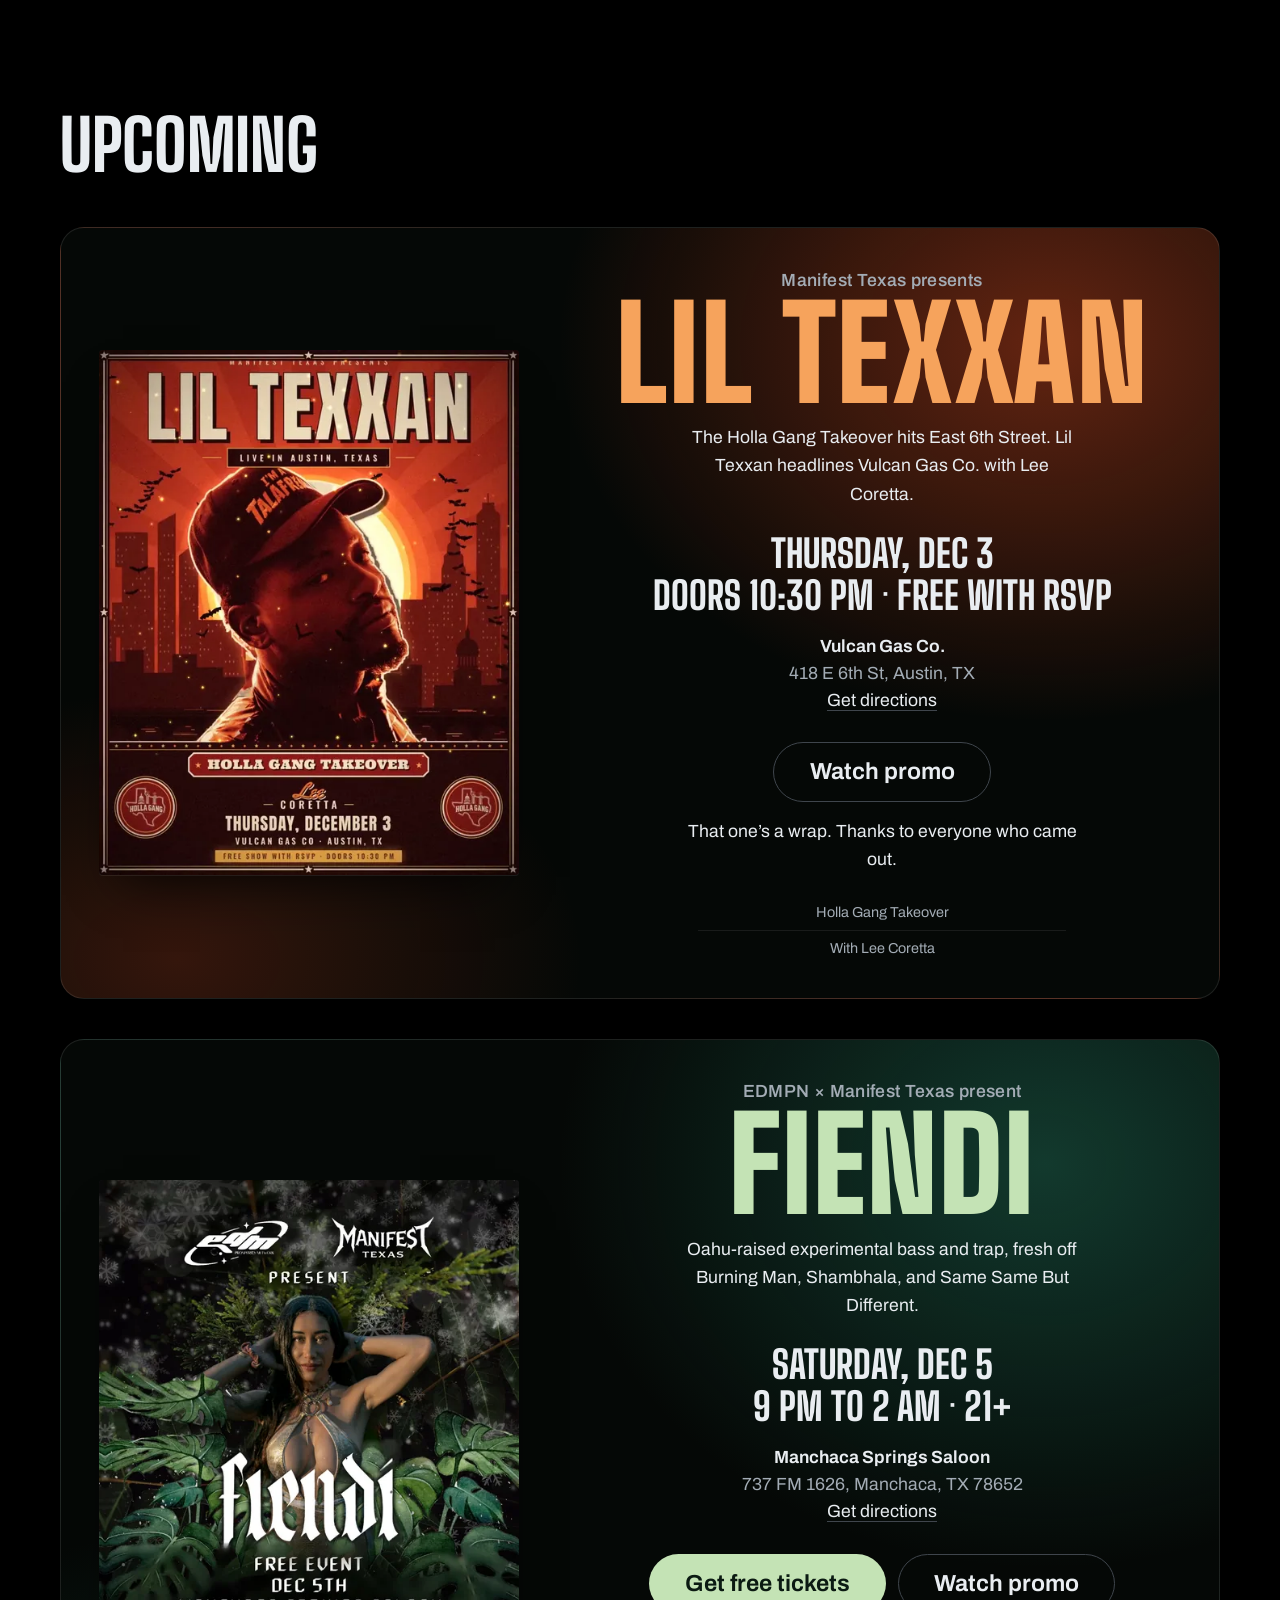
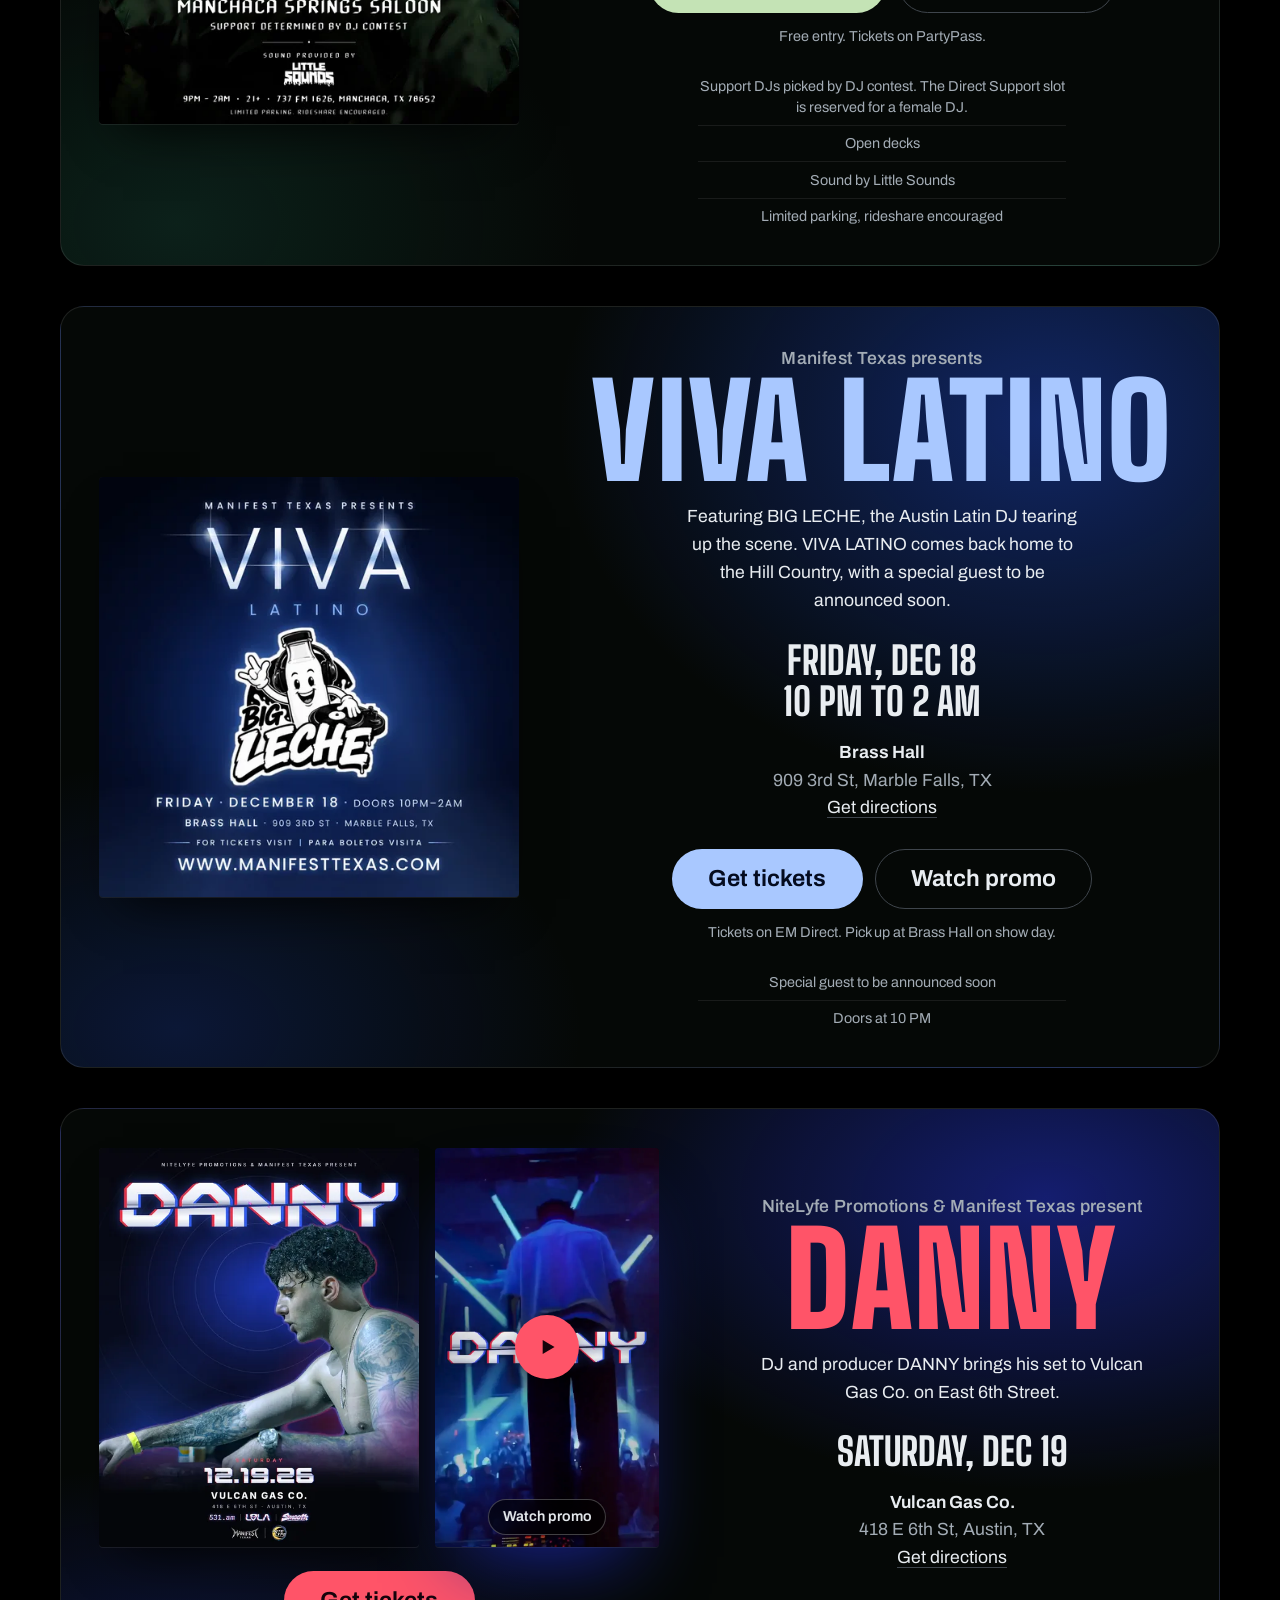
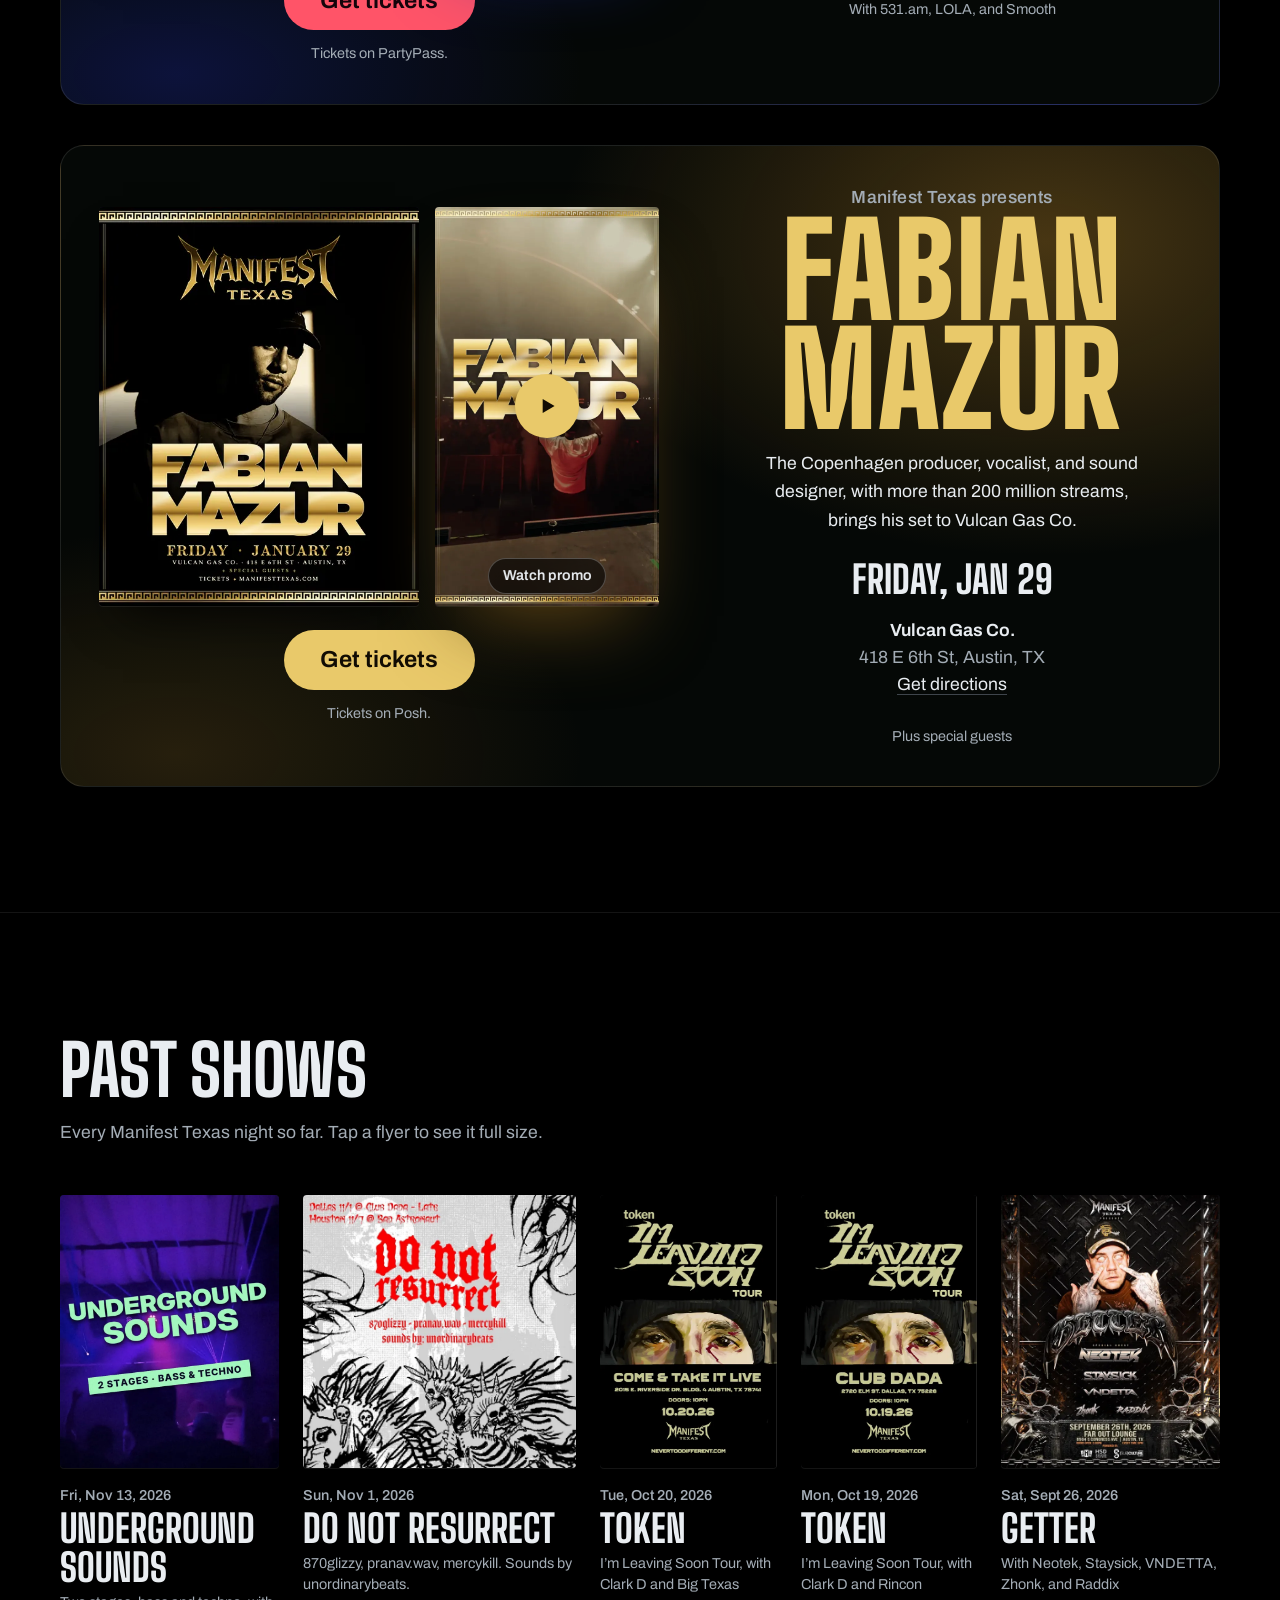
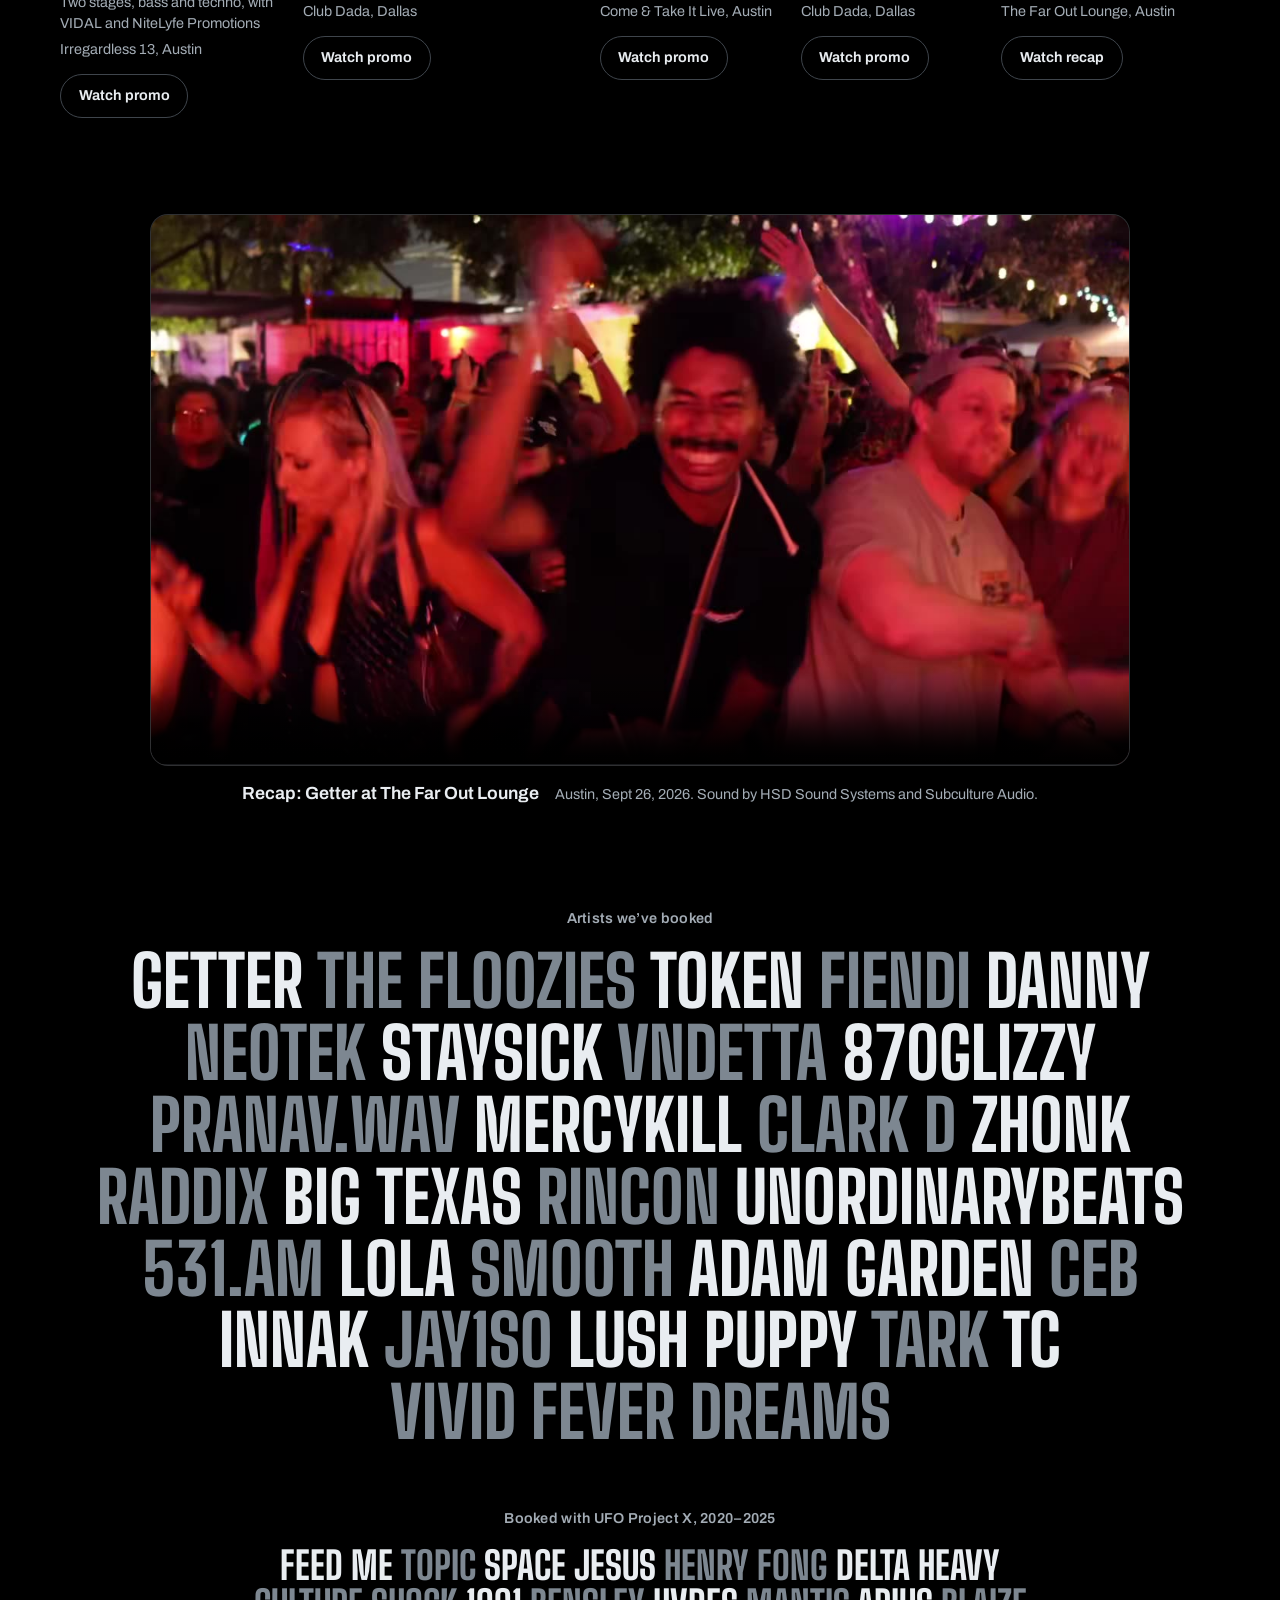
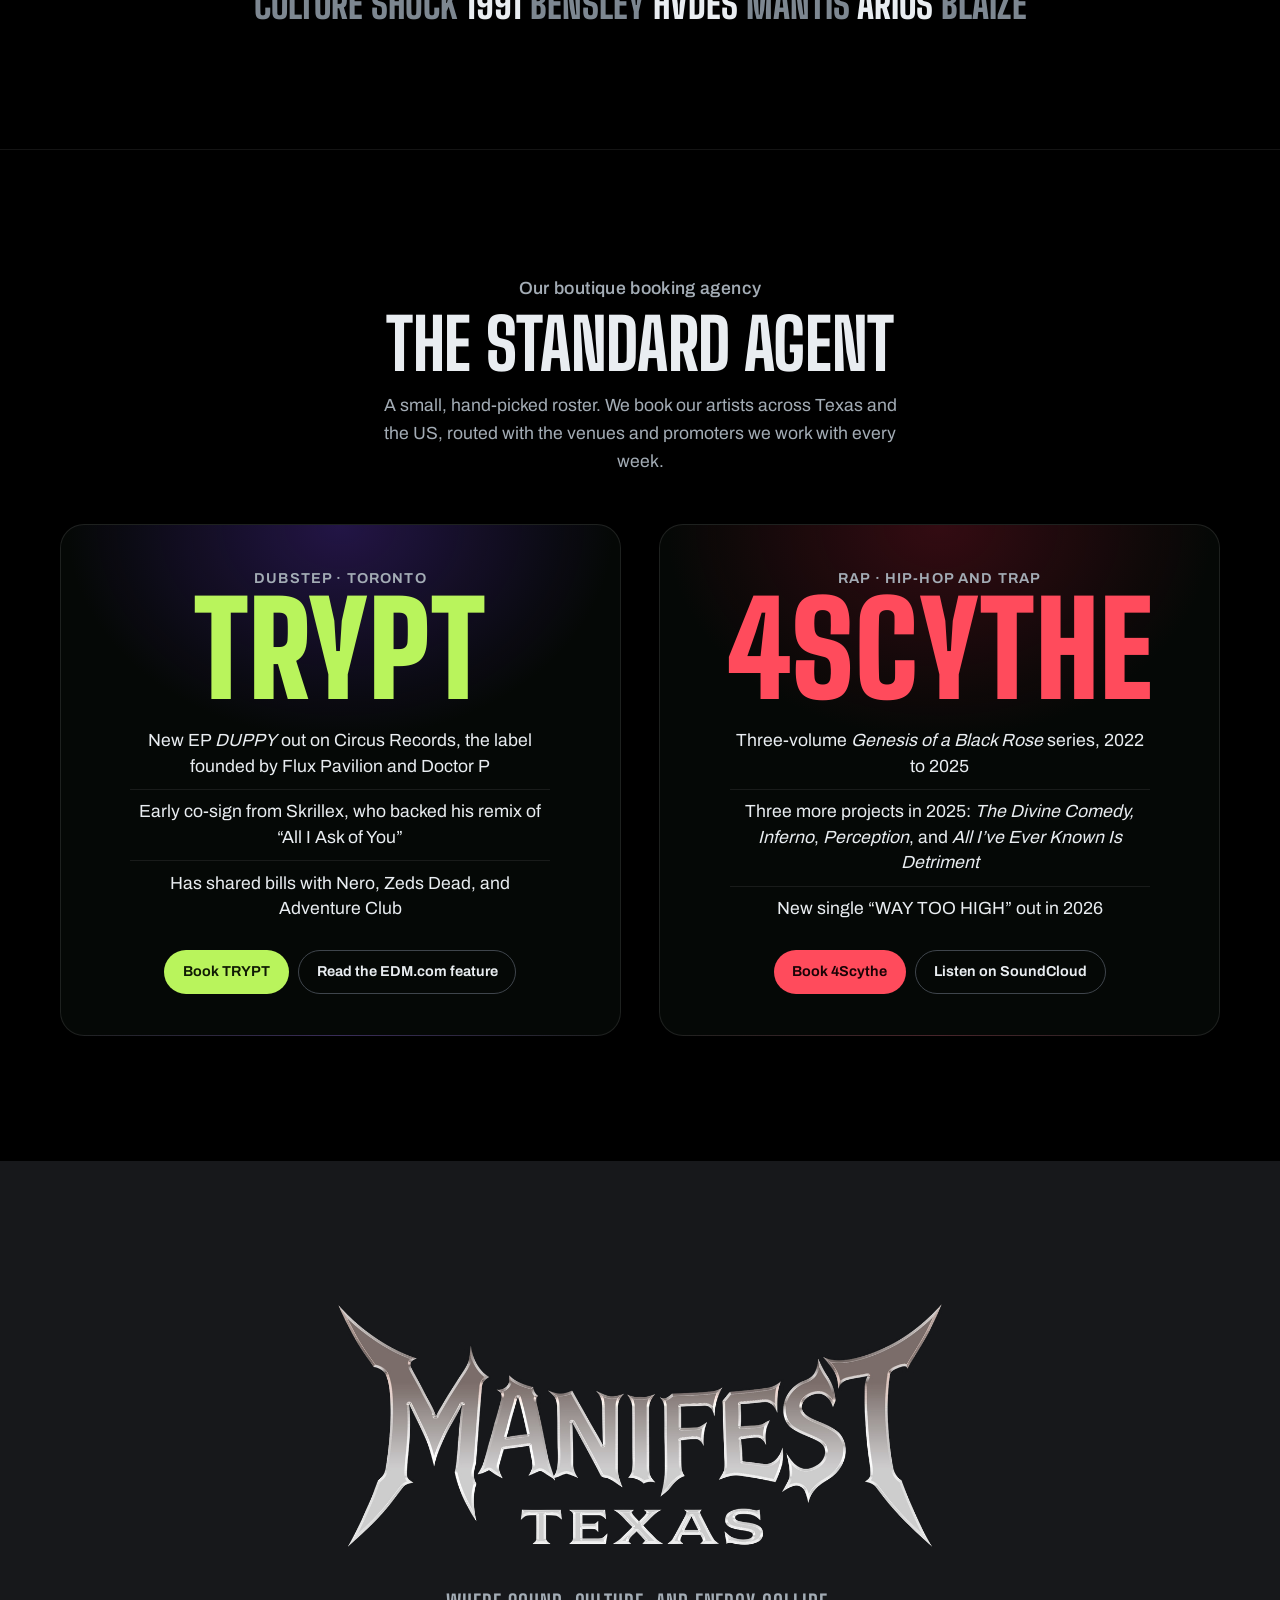
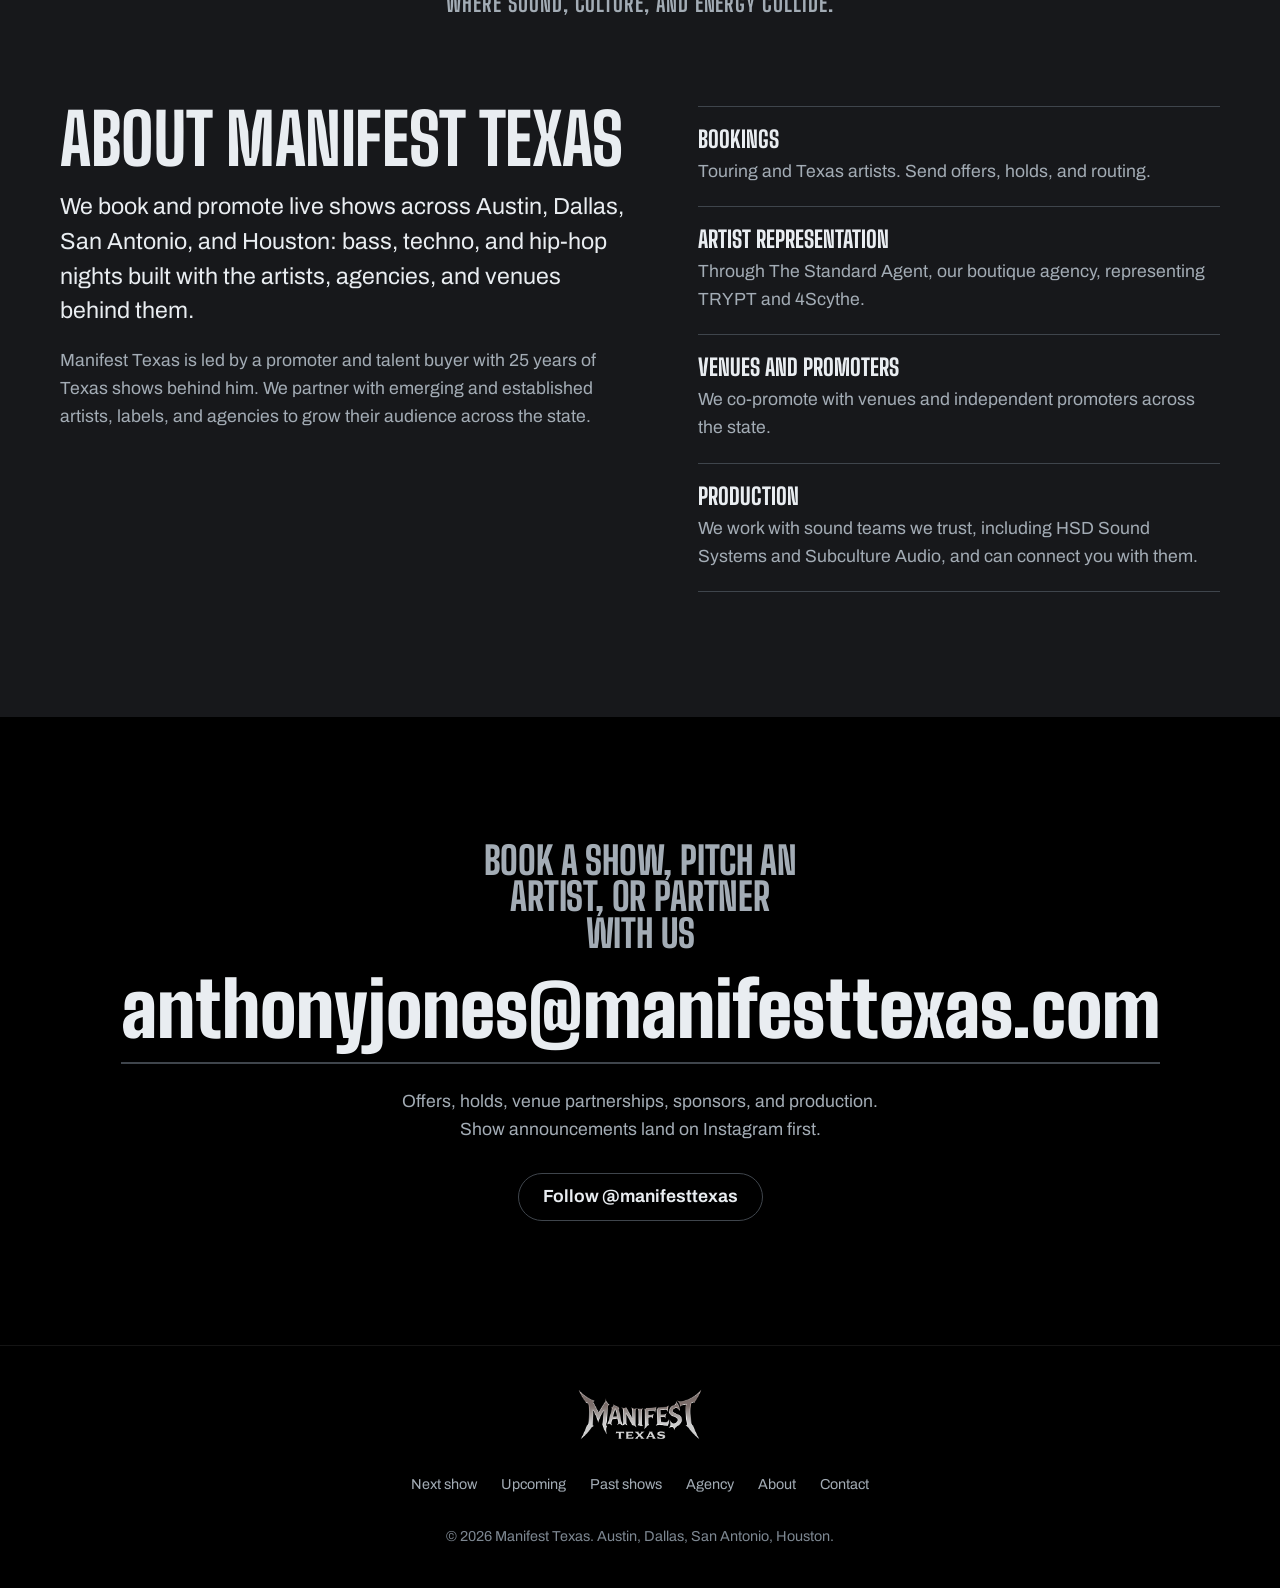
==== commit 2f0330dd: "Remove Posh ticket link from VIVA LATINO EM Direct is now the only ticket link for the Dec 18 Brass " ====
--- a/index.html
+++ b/index.html
@@ -164,18 +164,11 @@
         "address": { "@type": "PostalAddress", "streetAddress": "909 3rd St", "addressLocality": "Marble Falls", "addressRegion": "TX", "addressCountry": "US" }
       },
       "image": "https://manifesttexas.com/assets/img/flyer-viva-latino-brass-hall.jpg",
-      "offers": [
-        {
-          "@type": "Offer",
-          "url": "https://em-direct.com/vivalatino.html",
-          "availability": "https://schema.org/InStock"
-        },
-        {
-          "@type": "Offer",
-          "url": "https://posh.vip/e/big-leche-special-guest-appearance?u=manifesttexas&_t=mwf6jl0p&os=ios&src=event_page",
-          "availability": "https://schema.org/InStock"
-        }
-      ]
+      "offers": {
+        "@type": "Offer",
+        "url": "https://em-direct.com/vivalatino.html",
+        "availability": "https://schema.org/InStock"
+      }
     },
     {
       "@type": "MusicEvent",
@@ -646,12 +639,11 @@
 
           <div class="up-cta">
             <a class="btn btn-show btn-lg" data-ticket href="https://em-direct.com/vivalatino.html" target="_blank" rel="noopener">Get tickets</a>
-            <a class="btn btn-ghost btn-lg" data-ticket href="https://posh.vip/e/big-leche-special-guest-appearance?u=manifesttexas&amp;_t=mwf6jl0p&amp;os=ios&amp;src=event_page" target="_blank" rel="noopener">Tickets on Posh</a>
             <button class="btn btn-ghost btn-lg" type="button"
                     data-video="assets/video/viva-latino-brass-hall-promo.mp4" data-poster="assets/img/flyer-viva-latino-brass-hall.jpg" data-shape="square"
                     data-title="VIVA LATINO promo">Watch promo</button>
           </div>
-          <p class="up-note" data-ticket>Tickets on EM Direct (pick up at Brass Hall on show day) or Posh.</p>
+          <p class="up-note" data-ticket>Tickets on EM Direct. Pick up at Brass Hall on show day.</p>
           <p class="up-wrapped" data-show-wrapped hidden>That one’s a wrap. Gracias to everyone who came out.</p>
 
           <ul class="up-details">
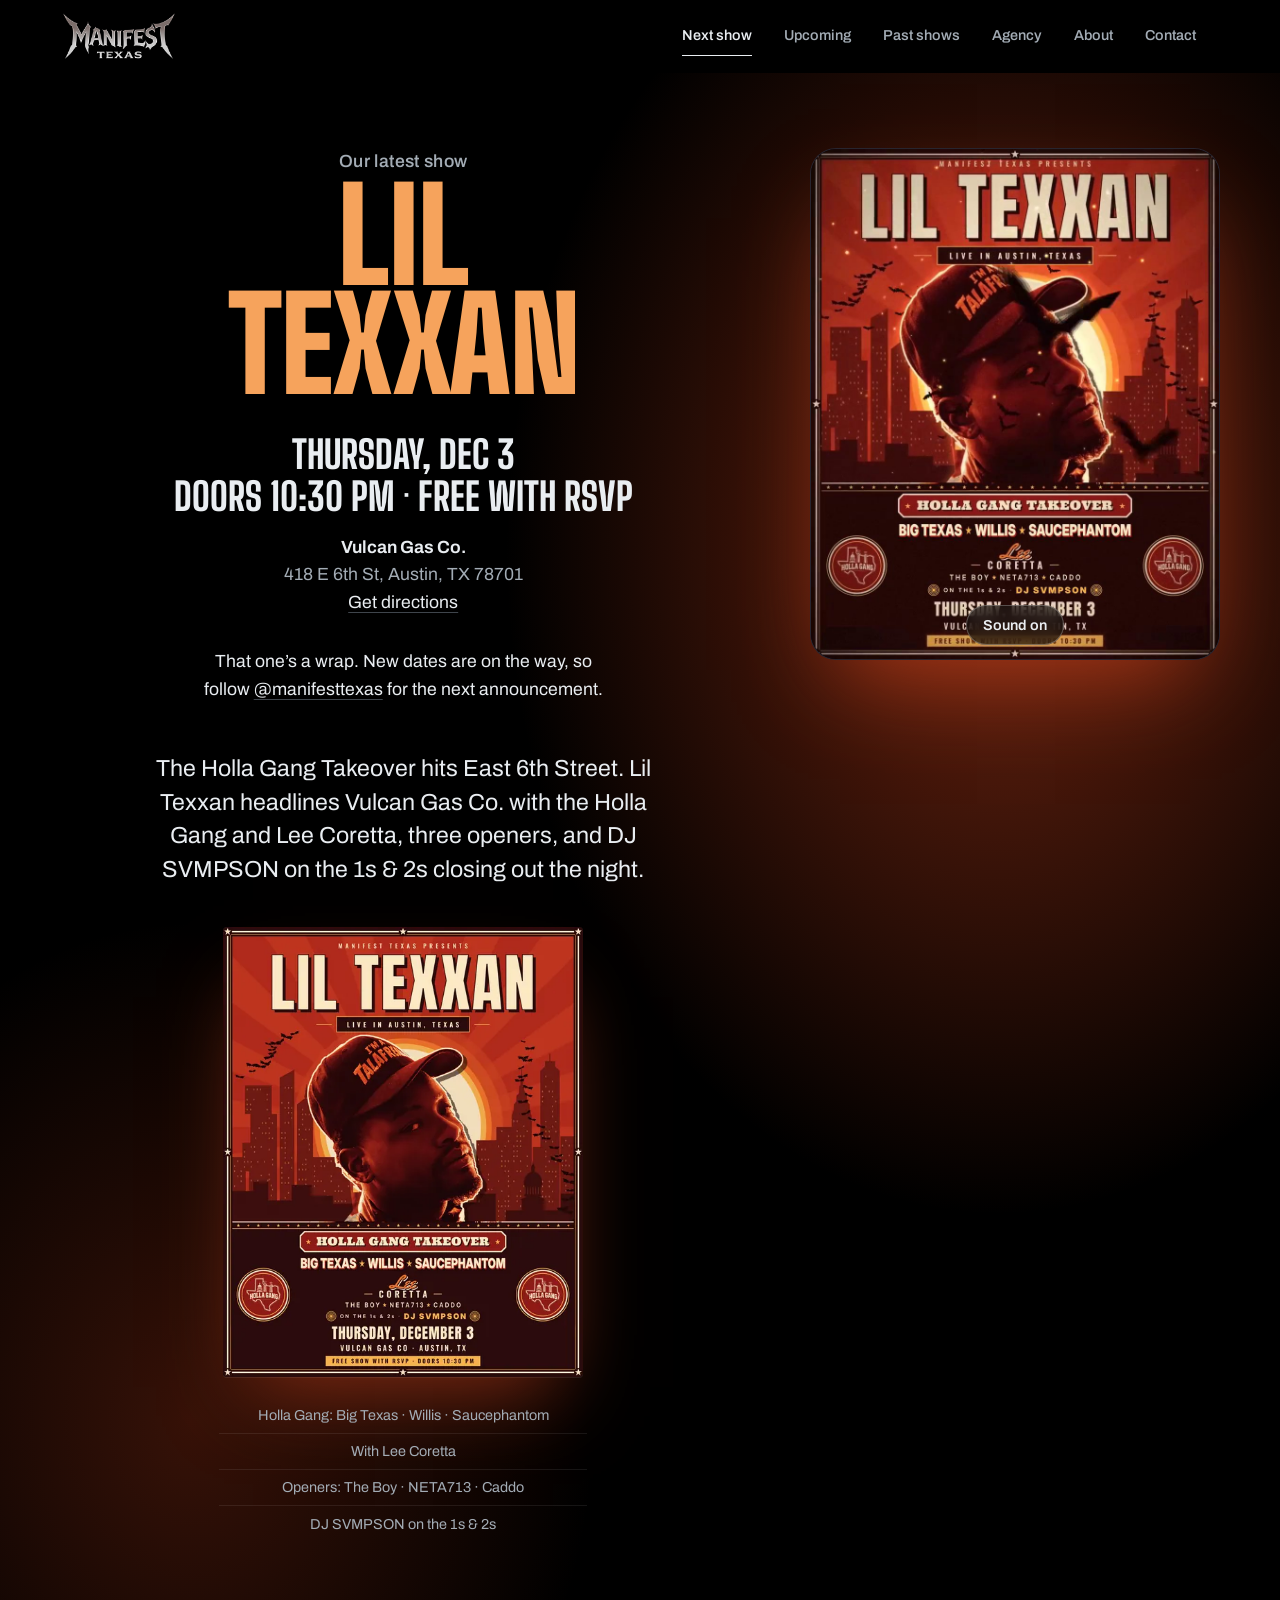
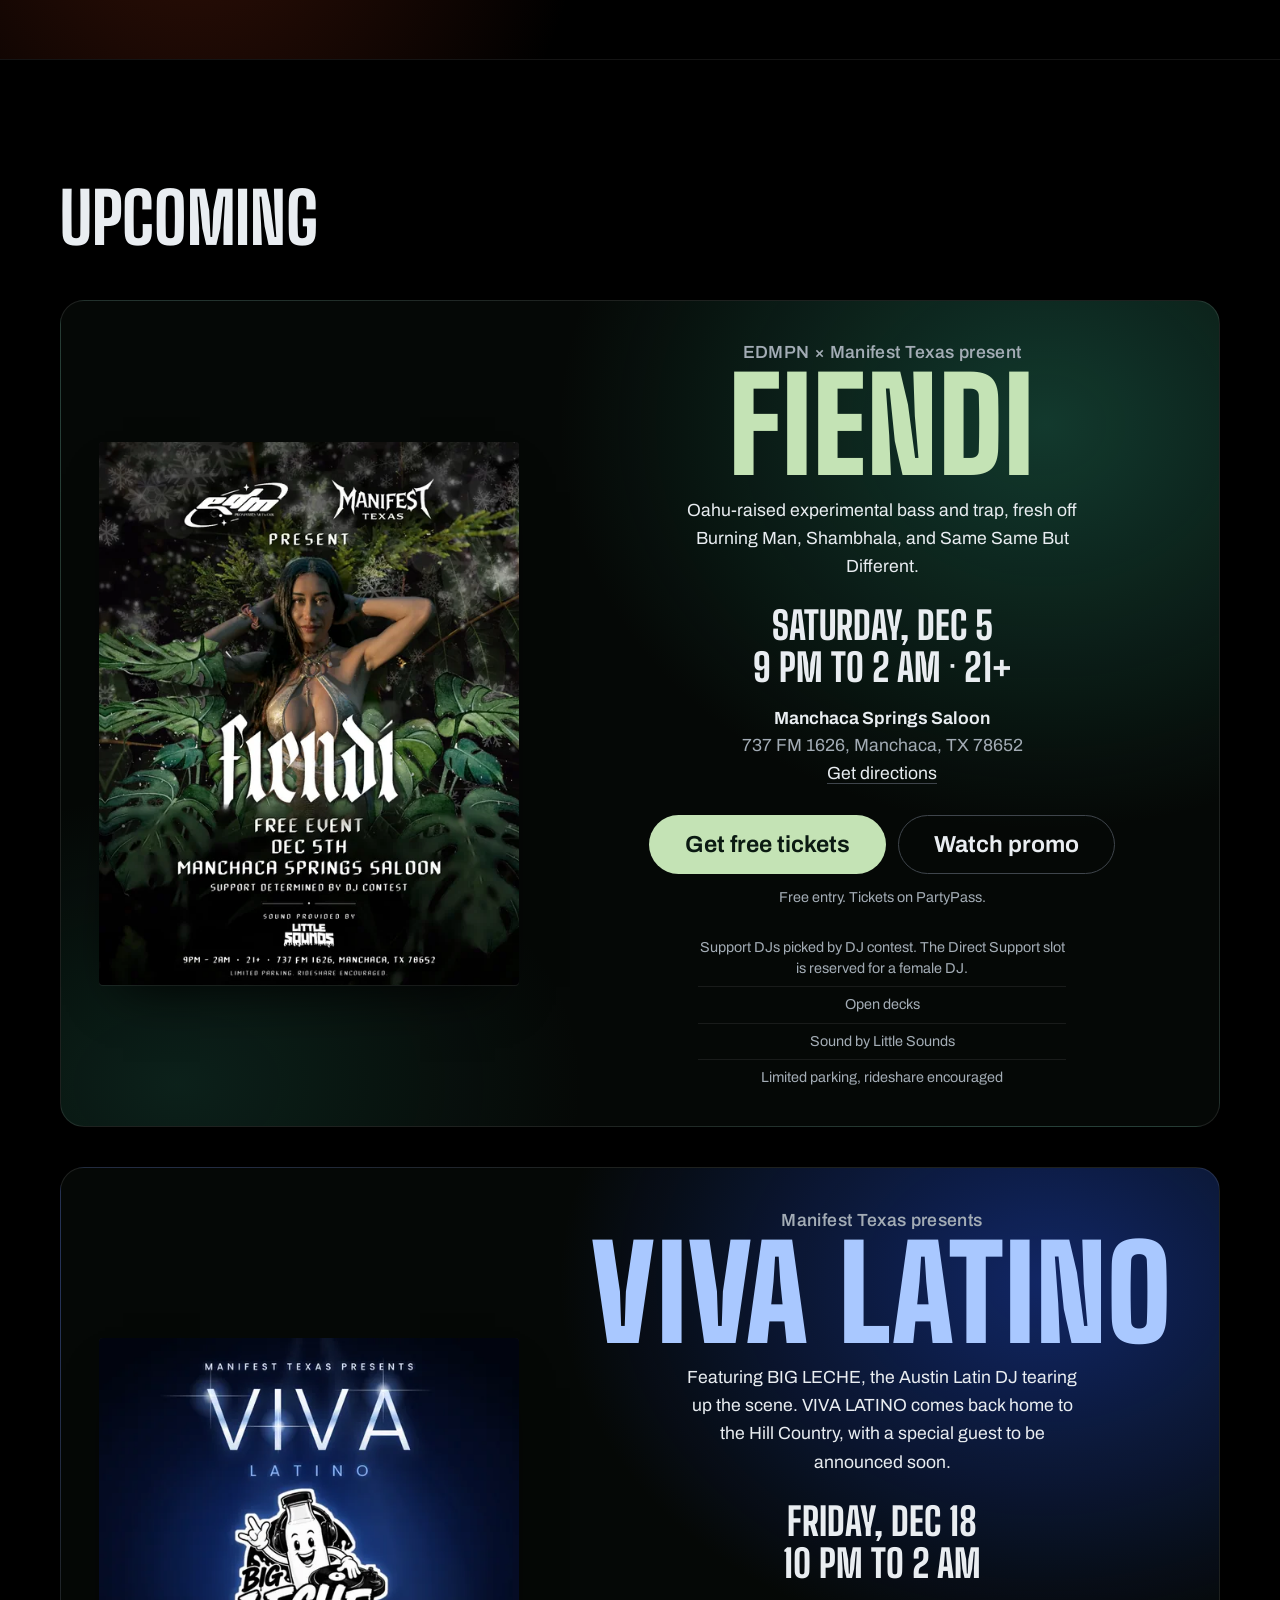
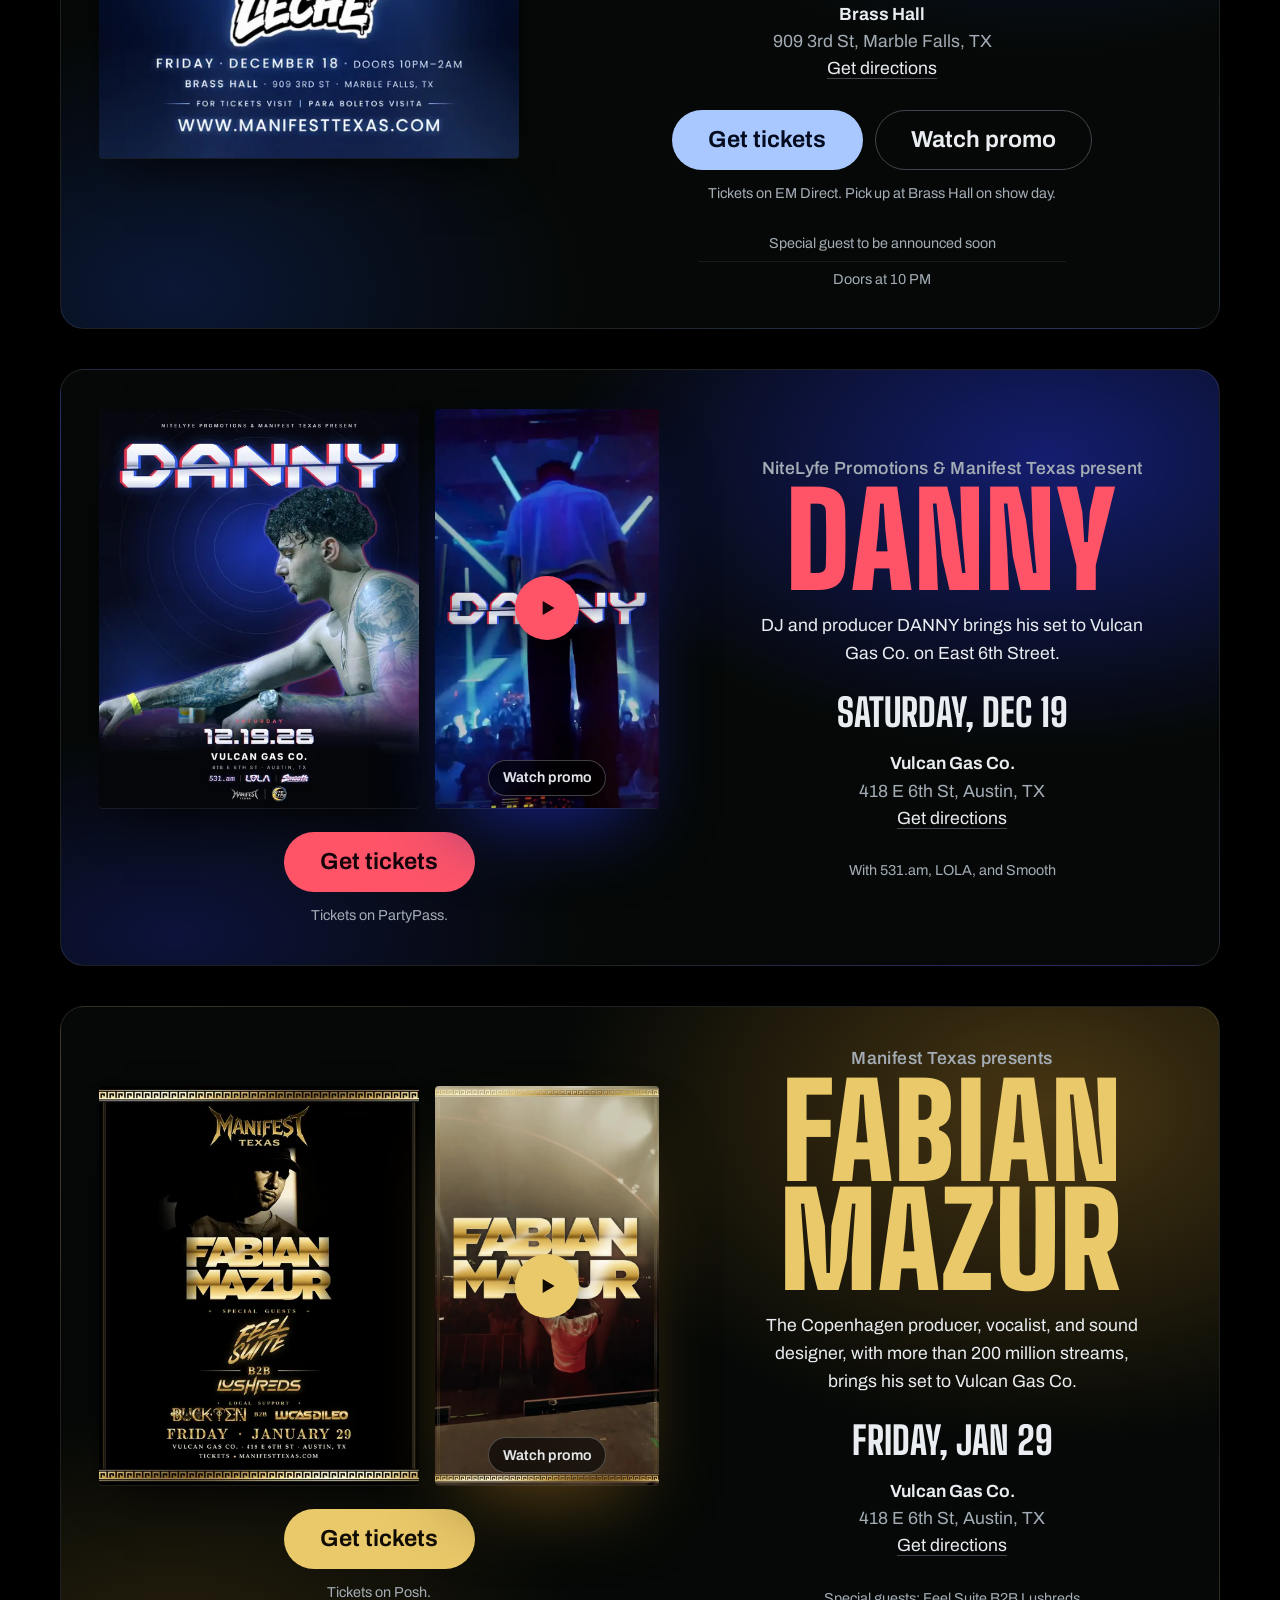
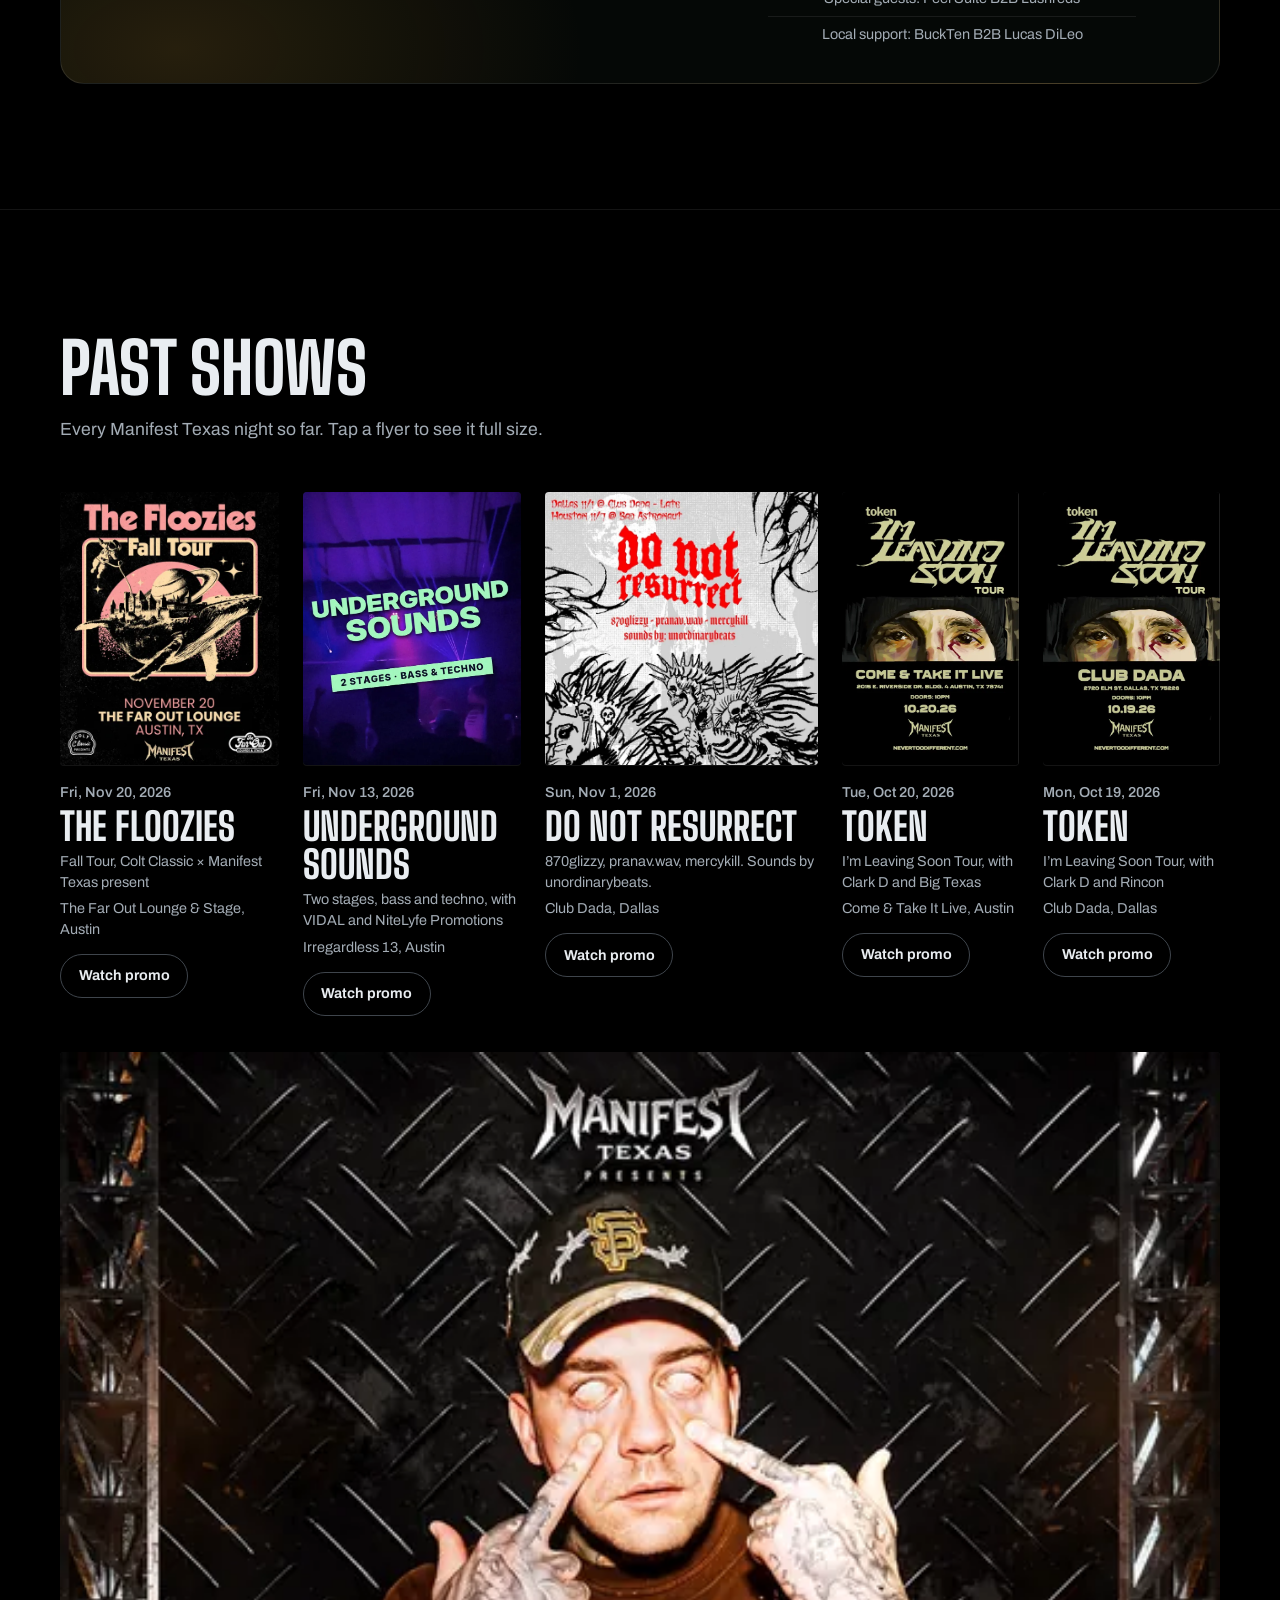
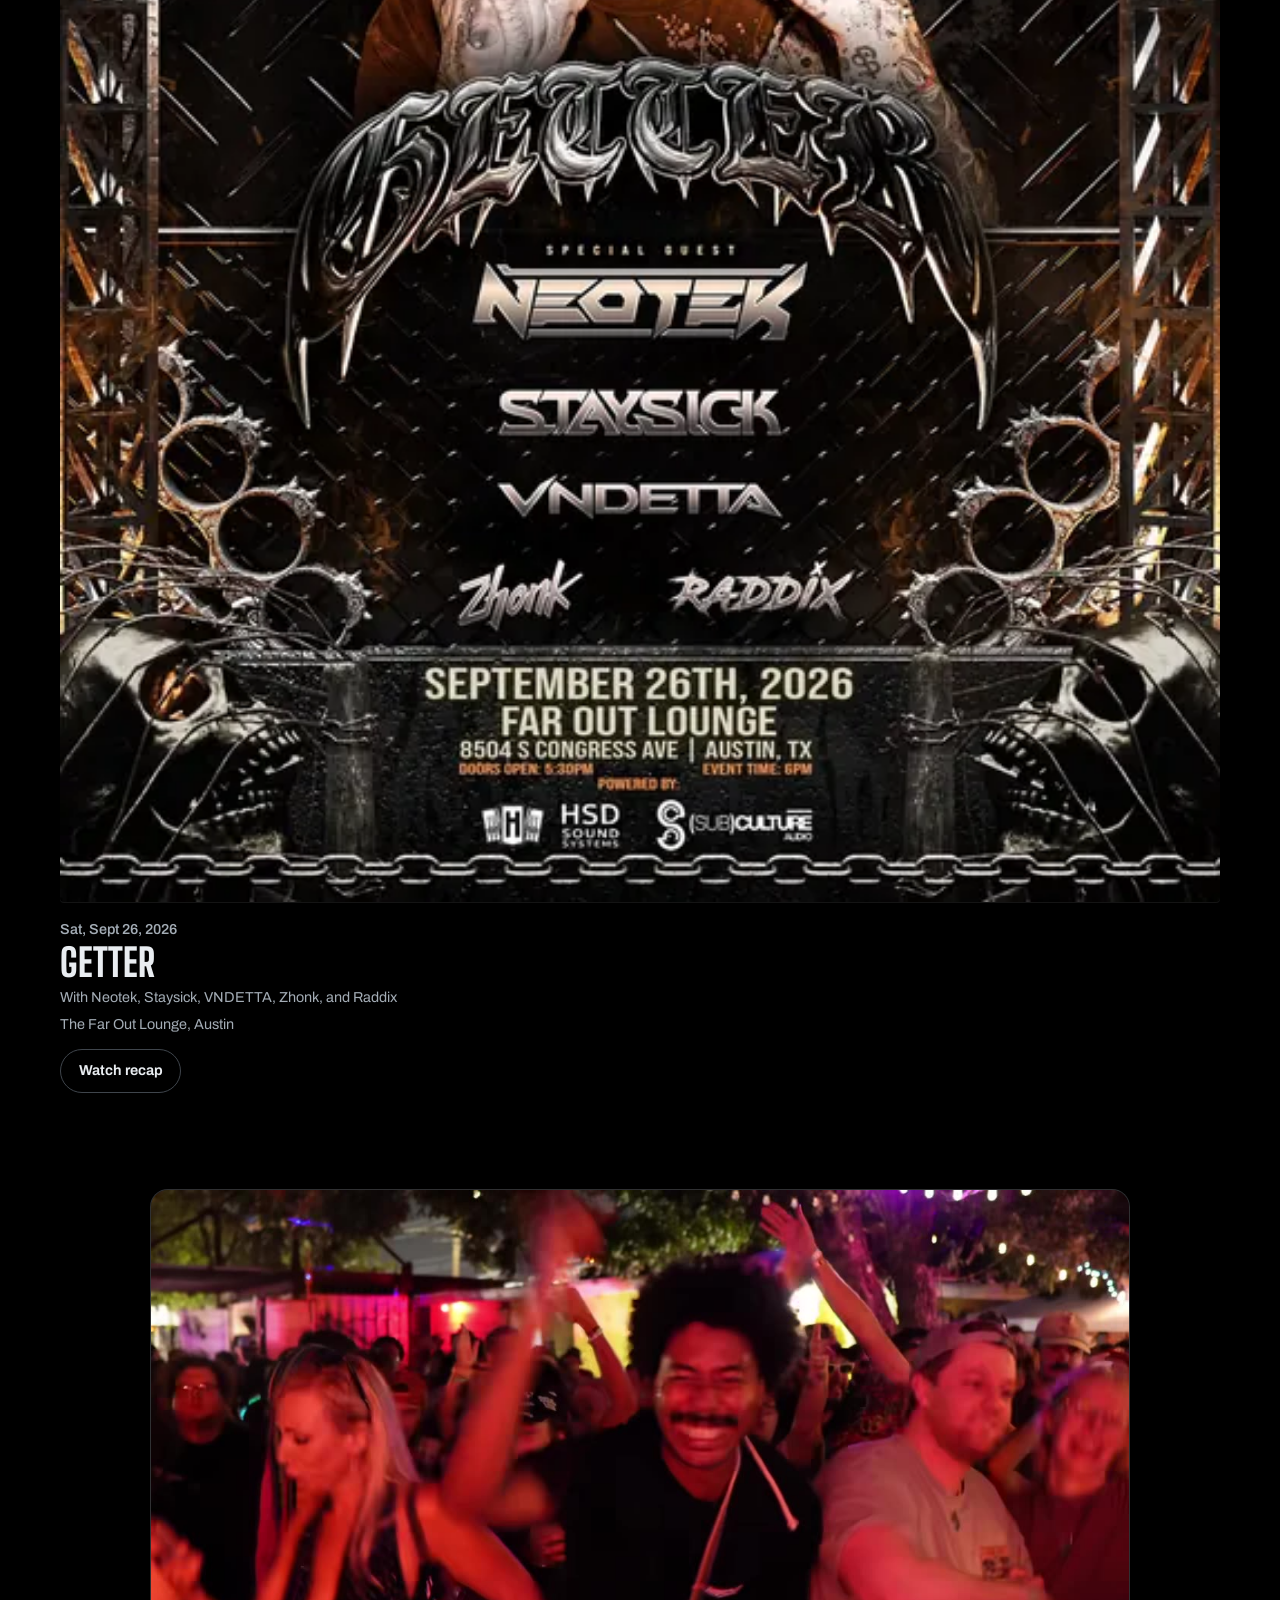
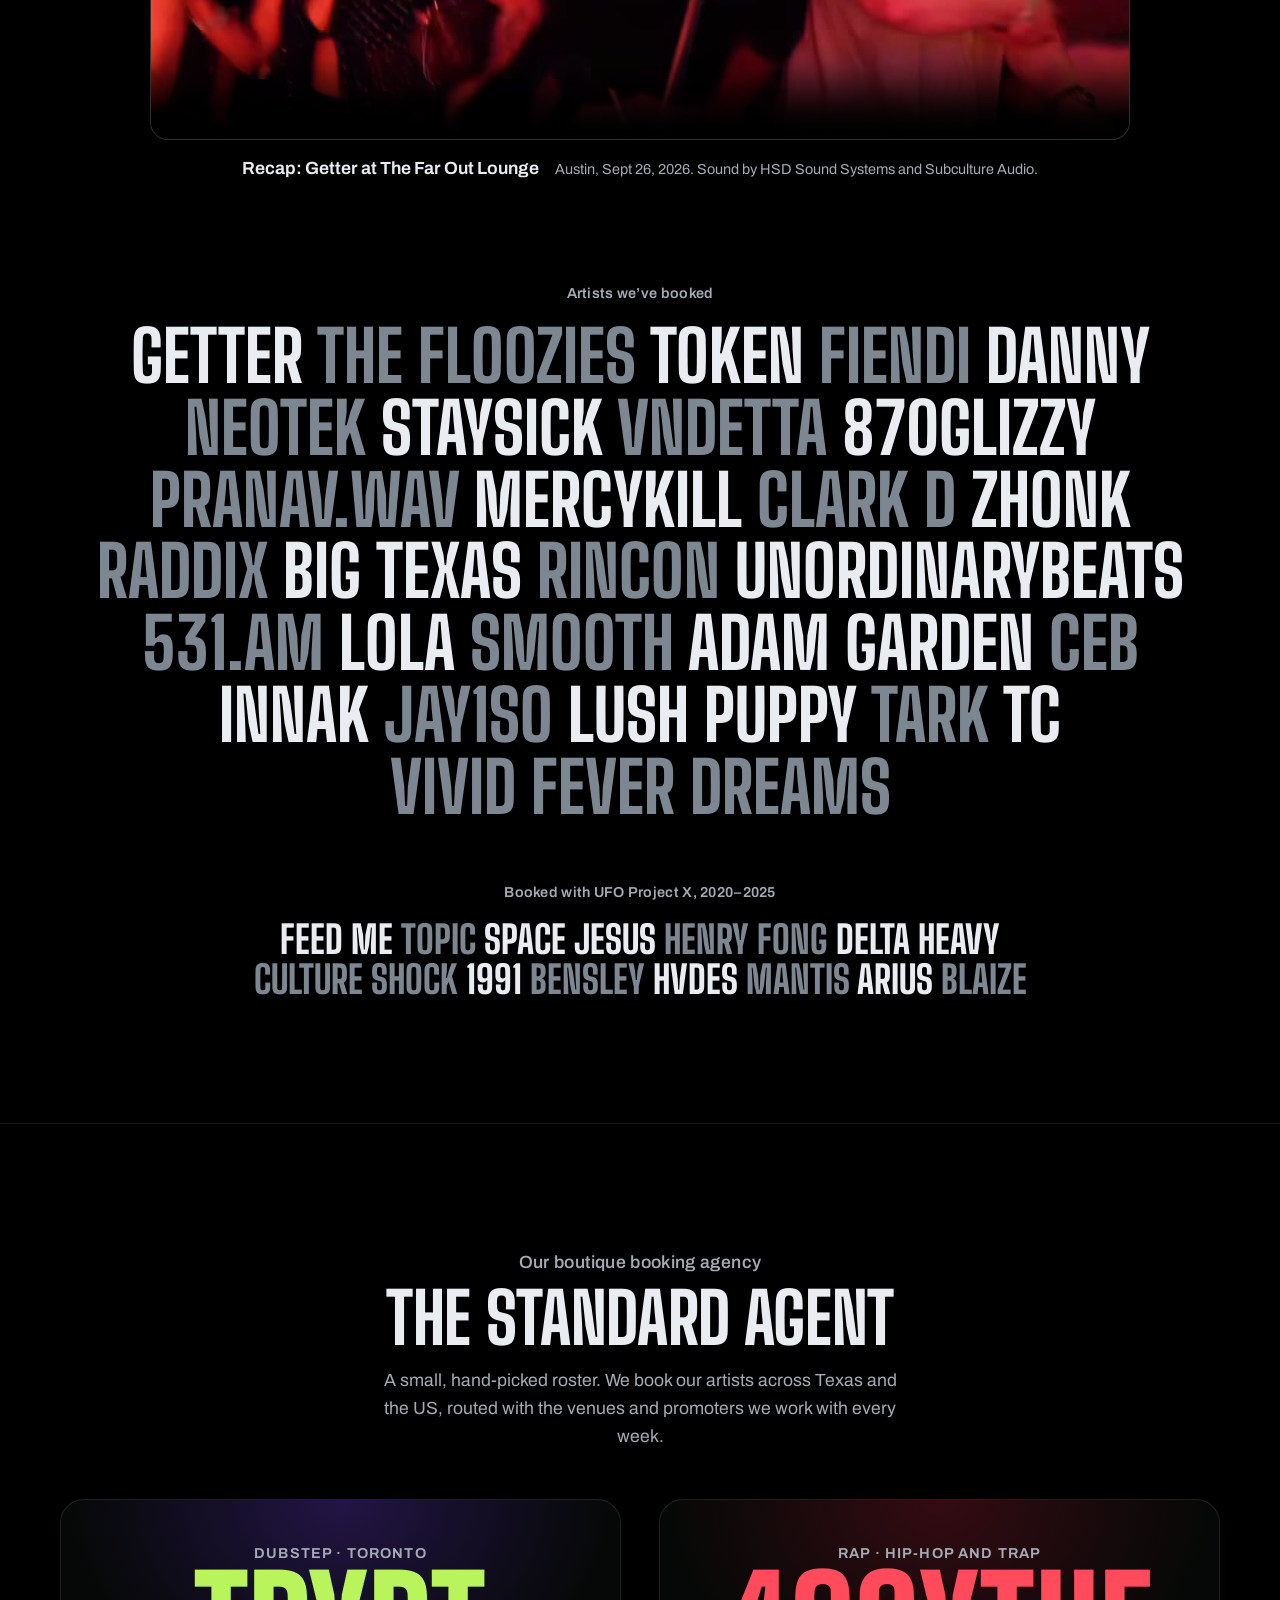
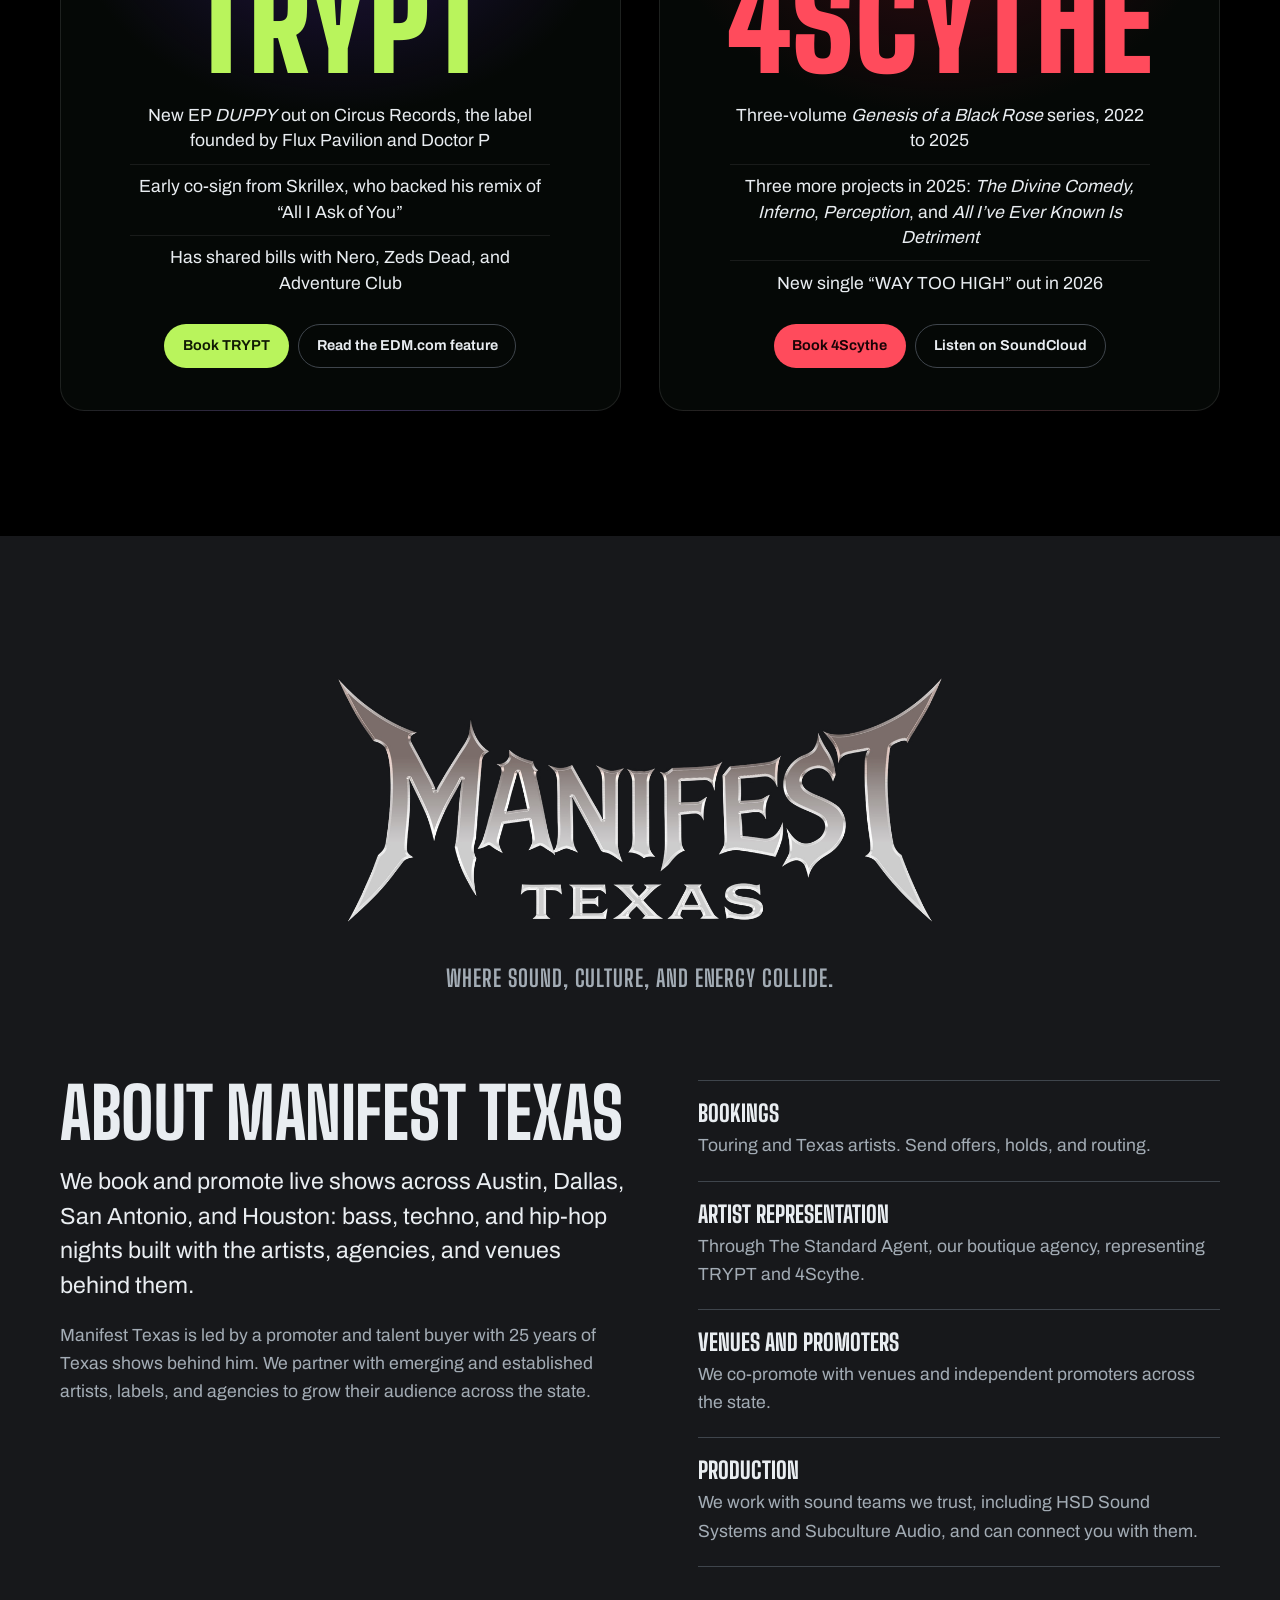
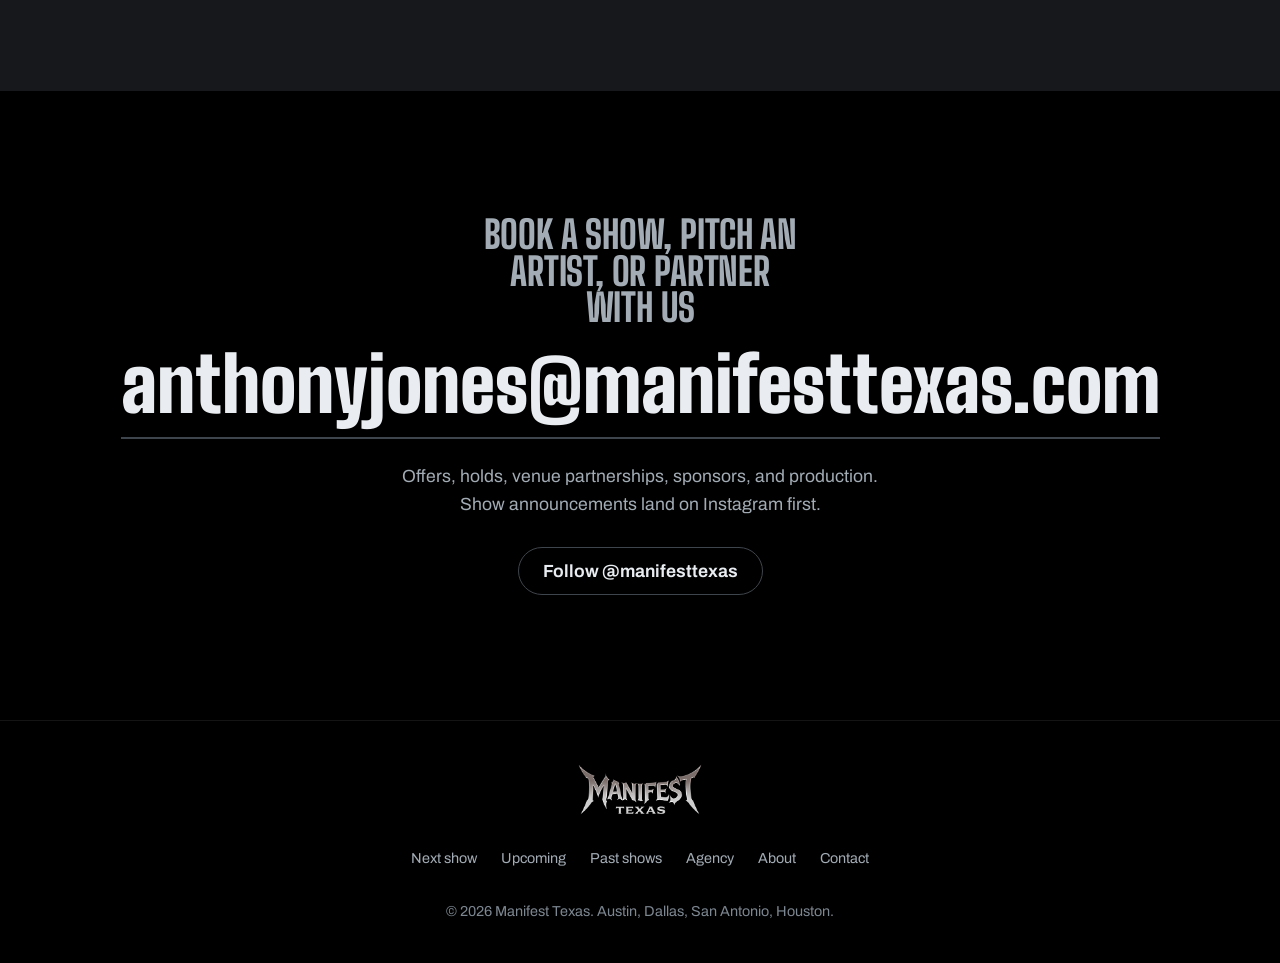
==== commit 4a8e3fb9: "Make LIL TEXXAN the next show, move The Floozies to past, new Fabian Mazur flyer - Next show hero: L" ====
--- a/index.html
+++ b/index.html
@@ -5,7 +5,7 @@
 <meta name="viewport" content="width=device-width, initial-scale=1, viewport-fit=cover" />
 
 <title>Manifest Texas | Live shows in Austin, Dallas, San Antonio &amp; Houston</title>
-<meta name="description" content="Manifest Texas books and promotes live shows across Texas. Next up: The Floozies, Fri Nov 20 at The Far Out Lounge, Austin. Then LIL TEXXAN on Dec 3 at Vulcan Gas Co., FIENDI on Dec 5 at Manchaca Springs Saloon, VIVA LATINO with BIG LECHE on Dec 18 in Marble Falls, DANNY on Dec 19 at Vulcan Gas Co., and FABIAN MAZUR on Jan 29 at Vulcan Gas Co." />
+<meta name="description" content="Manifest Texas books and promotes live shows across Texas. Next up: LIL TEXXAN’s Holla Gang Takeover, Thu Dec 3 at Vulcan Gas Co., Austin, free with RSVP. Then FIENDI on Dec 5 at Manchaca Springs Saloon, VIVA LATINO with BIG LECHE on Dec 18 in Marble Falls, DANNY on Dec 19 at Vulcan Gas Co., and FABIAN MAZUR on Jan 29 at Vulcan Gas Co." />
 <link rel="canonical" href="https://manifesttexas.com/" />
 <meta name="theme-color" content="#000000" />
 <meta name="color-scheme" content="dark" />
@@ -13,14 +13,14 @@
 <meta property="og:type" content="website" />
 <meta property="og:site_name" content="Manifest Texas" />
 <meta property="og:title" content="Manifest Texas | Live shows across Texas" />
-<meta property="og:description" content="Next up: The Floozies Fall Tour, Fri Nov 20 at The Far Out Lounge, Austin. Colt Classic × Manifest Texas present." />
+<meta property="og:description" content="Next up: LIL TEXXAN’s Holla Gang Takeover, Thu Dec 3 at Vulcan Gas Co., Austin. Free with RSVP." />
 <meta property="og:url" content="https://manifesttexas.com/" />
 <meta property="og:image" content="https://manifesttexas.com/assets/img/og-manifest-texas.jpg" />
 <meta property="og:image:width" content="1200" />
 <meta property="og:image:height" content="630" />
 <meta name="twitter:card" content="summary_large_image" />
 <meta name="twitter:title" content="Manifest Texas | Live shows across Texas" />
-<meta name="twitter:description" content="Next up: The Floozies, Fri Nov 20 at The Far Out Lounge, Austin. Tickets on Ticket Tailor." />
+<meta name="twitter:description" content="Next up: LIL TEXXAN, Thu Dec 3 at Vulcan Gas Co., Austin. Free with RSVP on Posh." />
 <meta name="twitter:image" content="https://manifesttexas.com/assets/img/og-manifest-texas.jpg" />
 
 <link rel="icon" href="assets/favicon.svg" type="image/svg+xml" />
@@ -30,7 +30,7 @@
 <link rel="preload" href="assets/fonts/big-shoulders-display.woff" as="font" type="font/woff" crossorigin />
 <link rel="preload" href="assets/fonts/archivo.woff" as="font" type="font/woff" crossorigin />
 <!-- Bump the ?v= number whenever site.css or site.js changes (assets are cached for a year). -->
-<link rel="stylesheet" href="assets/css/site.css?v=20261114a" />
+<link rel="stylesheet" href="assets/css/site.css?v=20261121a" />
 
 <!-- ============================================================
      STRUCTURED DATA: organization + every show (next and past).
@@ -89,7 +89,7 @@
     {
       "@type": "MusicEvent",
       "name": "Manifest Texas presents LIL TEXXAN: Holla Gang Takeover",
-      "description": "Lil Texxan headlines Vulcan Gas Co. in Austin with Lee Coretta. Free with RSVP.",
+      "description": "Lil Texxan headlines the Holla Gang Takeover at Vulcan Gas Co. in Austin with the Holla Gang (Big Texas, Willis, Saucephantom) and Lee Coretta. Openers The Boy, NETA713, and Caddo, with DJ SVMPSON on the 1s and 2s. Free with RSVP.",
       "startDate": "2026-12-03T22:30:00-06:00",
       "doorTime": "2026-12-03T22:30:00-06:00",
       "eventStatus": "https://schema.org/EventScheduled",
@@ -98,14 +98,21 @@
       "organizer": { "@id": "https://manifesttexas.com/#org" },
       "performer": [
         { "@type": "MusicGroup", "name": "Lil Texxan" },
-        { "@type": "MusicGroup", "name": "Lee Coretta" }
+        { "@type": "MusicGroup", "name": "Big Texas" },
+        { "@type": "MusicGroup", "name": "Willis" },
+        { "@type": "MusicGroup", "name": "Saucephantom" },
+        { "@type": "MusicGroup", "name": "Lee Coretta" },
+        { "@type": "MusicGroup", "name": "The Boy" },
+        { "@type": "MusicGroup", "name": "NETA713" },
+        { "@type": "MusicGroup", "name": "Caddo" },
+        { "@type": "MusicGroup", "name": "DJ SVMPSON" }
       ],
       "location": {
         "@type": "MusicVenue",
         "name": "Vulcan Gas Co.",
         "address": { "@type": "PostalAddress", "streetAddress": "418 E 6th St", "addressLocality": "Austin", "addressRegion": "TX", "postalCode": "78701", "addressCountry": "US" }
       },
-      "image": "https://manifesttexas.com/assets/img/flyer-lil-texxan-vulcan.jpg",
+      "image": "https://manifesttexas.com/assets/img/flyer-lil-texxan-lineup.jpg",
       "offers": {
         "@type": "Offer",
         "price": "0",
@@ -202,20 +209,24 @@
     {
       "@type": "MusicEvent",
       "name": "Manifest Texas presents FABIAN MAZUR",
-      "description": "Copenhagen producer Fabian Mazur live at Vulcan Gas Co. in Austin, plus special guests.",
+      "description": "Copenhagen producer Fabian Mazur live at Vulcan Gas Co. in Austin, with special guests Feel Suite B2B Lushreds and local support BuckTen B2B Lucas DiLeo.",
       "startDate": "2027-01-29",
       "eventStatus": "https://schema.org/EventScheduled",
       "eventAttendanceMode": "https://schema.org/OfflineEventAttendanceMode",
       "organizer": { "@id": "https://manifesttexas.com/#org" },
       "performer": [
-        { "@type": "MusicGroup", "name": "Fabian Mazur" }
+        { "@type": "MusicGroup", "name": "Fabian Mazur" },
+        { "@type": "MusicGroup", "name": "Feel Suite" },
+        { "@type": "MusicGroup", "name": "Lushreds" },
+        { "@type": "MusicGroup", "name": "BuckTen" },
+        { "@type": "MusicGroup", "name": "Lucas DiLeo" }
       ],
       "location": {
         "@type": "MusicVenue",
         "name": "Vulcan Gas Co.",
         "address": { "@type": "PostalAddress", "streetAddress": "418 E 6th St", "addressLocality": "Austin", "addressRegion": "TX", "postalCode": "78701", "addressCountry": "US" }
       },
-      "image": "https://manifesttexas.com/assets/img/flyer-fabian-mazur-vulcan.jpg",
+      "image": "https://manifesttexas.com/assets/img/flyer-fabian-mazur-lineup.jpg",
       "offers": {
         "@type": "Offer",
         "url": "https://posh.vip/e/fabian-mazur-1",
@@ -376,7 +387,7 @@
 
     <div class="header-actions">
       <a class="btn btn-show btn-sm" data-rsvp
-         href="https://www.tickettailor.com/events/thefaroutloungestage/2354279"
+         href="https://posh.vip/e/manifest-texas-presents-lil-texxan"
          target="_blank" rel="noopener">Get tickets</a>
       <button class="menu-btn" type="button" data-menu-toggle aria-expanded="false" aria-controls="menu" aria-label="Open menu">
         <span aria-hidden="true"></span><span aria-hidden="true"></span>
@@ -405,72 +416,75 @@
        --show-accent / --show-glow on the section set this show's colors.
        ============================================================ -->
   <section class="next" id="next" aria-labelledby="next-title"
-           data-ends="2026-11-20T23:45:00-06:00"
-           style="--show-accent:#f49a98; --show-ink:#1a0708; --show-glow:#8a2c4a;">
+           data-ends="2026-12-04T02:00:00-06:00"
+           style="--show-accent:#f6a35c; --show-ink:#1c0904; --show-glow:#c2401c;">
     <div class="shell next-grid">
 
       <div class="next-head">
-        <p class="next-kicker" data-next-kicker>Colt Classic × Manifest Texas present</p>
-        <h1 id="next-title" class="next-title">The<br />Floozies</h1>
+        <p class="next-kicker" data-next-kicker>Manifest Texas presents</p>
+        <h1 id="next-title" class="next-title">Lil<br />Texxan</h1>
 
         <dl class="next-facts">
           <div>
             <dt class="sr-only">Date</dt>
-            <dd class="fact-big">Friday, Nov 20</dd>
+            <dd class="fact-big">Thursday, Dec 3</dd>
           </div>
           <div>
-            <dt class="sr-only">Time</dt>
-            <dd class="fact-big">7 PM to 11:45 PM</dd>
+            <dt class="sr-only">Doors and entry</dt>
+            <dd class="fact-big">Doors 10:30 PM · Free with RSVP</dd>
           </div>
           <div class="fact-venue">
             <dt class="sr-only">Venue</dt>
             <dd>
-              <strong>The Far Out Lounge &amp; Stage</strong><br />
-              8504 S Congress Ave, Austin, TX 78745<br />
-              <a class="text-link" href="https://www.google.com/maps/search/?api=1&amp;query=The+Far+Out+Lounge+8504+S+Congress+Ave+Austin+TX+78745" target="_blank" rel="noopener">Get directions</a>
+              <strong>Vulcan Gas Co.</strong><br />
+              418 E 6th St, Austin, TX 78701<br />
+              <a class="text-link" href="https://www.google.com/maps/search/?api=1&amp;query=Vulcan+Gas+Company+418+E+6th+St+Austin+TX" target="_blank" rel="noopener">Get directions</a>
             </dd>
           </div>
         </dl>
 
         <div class="next-cta">
           <a class="btn btn-show btn-lg" data-rsvp
-             href="https://www.tickettailor.com/events/thefaroutloungestage/2354279"
-             target="_blank" rel="noopener">Get tickets</a>
-          <p class="next-note" data-rsvp>Tickets on Ticket Tailor.</p>
+             href="https://posh.vip/e/manifest-texas-presents-lil-texxan"
+             target="_blank" rel="noopener">Get free tickets</a>
+          <p class="next-note" data-rsvp>Free with RSVP. Tickets on Posh.</p>
           <p class="next-wrapped" data-wrapped hidden>That one’s a wrap. New dates are on the way, so follow <a class="text-link" href="https://www.instagram.com/manifesttexas" target="_blank" rel="noopener">@manifesttexas</a> for the next announcement.</p>
         </div>
       </div>
 
+      <!-- Motion flyer is 4:5, so the frame uses the is-45 shape instead of 9:16. -->
       <figure class="next-reel">
-        <div class="reel-frame">
+        <div class="reel-frame is-45">
           <video class="reel-video" data-hero-reel muted loop playsinline autoplay preload="metadata"
-                 poster="assets/img/floozies-farout-promo-v3-poster.jpg"
-                 aria-label="The Floozies promo reel">
-            <source src="assets/video/floozies-farout-promo-v3.mp4" type="video/mp4" />
+                 poster="assets/img/lil-texxan-holla-gang-promo-poster.jpg"
+                 aria-label="LIL TEXXAN Holla Gang Takeover motion flyer">
+            <source src="assets/video/lil-texxan-holla-gang-promo.mp4" type="video/mp4" />
           </video>
           <button class="reel-sound" type="button" data-sound-toggle aria-pressed="false">Sound on</button>
-          <button class="reel-play" type="button" data-reel-play hidden aria-label="Play The Floozies reel">
+          <button class="reel-play" type="button" data-reel-play hidden aria-label="Play the LIL TEXXAN motion flyer">
             <svg viewBox="0 0 24 24" width="28" height="28" aria-hidden="true"><path d="M8 5.5v13l11-6.5z" fill="currentColor"/></svg>
           </button>
         </div>
       </figure>
 
       <div class="next-more">
-        <p class="next-blurb">Red Rocks headliners and electro-funk brothers Matt and Mark Hill bring their Fall Tour to The Far Out. They’ve played Bonnaroo, Electric Forest, and Summer Camp.</p>
+        <p class="next-blurb">The Holla Gang Takeover hits East 6th Street. Lil Texxan headlines Vulcan Gas Co. with the Holla Gang and Lee Coretta, three openers, and DJ SVMPSON on the 1s &amp; 2s closing out the night.</p>
 
         <button class="flyer-btn next-flyer" type="button" style="--ar:0.8"
-                data-flyer="assets/img/flyer-floozies-farout.jpg" data-flyer-w="800" data-flyer-h="1000"
-                aria-label="View The Floozies flyer full size">
+                data-flyer="assets/img/flyer-lil-texxan-lineup.jpg" data-flyer-w="1080" data-flyer-h="1350"
+                aria-label="View the LIL TEXXAN flyer full size">
           <picture>
-            <source type="image/webp" srcset="assets/img/flyer-floozies-farout-thumb.webp 520w, assets/img/flyer-floozies-farout.webp 800w" sizes="(min-width: 820px) 360px, 78vw" />
-            <img src="assets/img/flyer-floozies-farout-thumb.jpg" width="520" height="650" loading="lazy"
-                 alt="The Floozies Fall Tour flyer: November 20, The Far Out Lounge, Austin, TX. Colt Classic presents, with Manifest Texas and The Far Out Lounge &amp; Stage." />
+            <source type="image/webp" srcset="assets/img/flyer-lil-texxan-lineup-thumb.webp 520w, assets/img/flyer-lil-texxan-lineup.webp 1080w" sizes="(min-width: 820px) 360px, 78vw" />
+            <img src="assets/img/flyer-lil-texxan-lineup-thumb.jpg" width="520" height="650" loading="lazy"
+                 alt="Manifest Texas presents LIL TEXXAN, live in Austin, Texas. Holla Gang Takeover with Big Texas, Willis, and Saucephantom. Lee Coretta, with openers The Boy, NETA713, and Caddo, and DJ SVMPSON on the 1s and 2s. Thursday, December 3, Vulcan Gas Co, Austin, TX. Free show with RSVP, doors 10:30 PM." />
           </picture>
         </button>
 
         <ul class="up-details">
-          <li>The Floozies Fall Tour</li>
-          <li>Presented with The Far Out Lounge &amp; Stage</li>
+          <li>Holla Gang: Big Texas · Willis · Saucephantom</li>
+          <li>With Lee Coretta</li>
+          <li>Openers: The Boy · NETA713 · Caddo</li>
+          <li>DJ SVMPSON on the 1s &amp; 2s</li>
         </ul>
       </div>
 
@@ -489,60 +503,6 @@
       <header class="section-head">
         <h2 id="upcoming-title" class="section-title">Upcoming</h2>
       </header>
-
-      <!-- LIL TEXXAN: Holla Gang Takeover, Vulcan Gas Co.
-           The flyer is a still from the motion flyer; Watch promo plays the full motion flyer. -->
-      <article class="up-card" data-show-ends="2026-12-04T02:00:00-06:00"
-               style="--show-accent:#f6a35c; --show-ink:#1c0904; --show-glow:#c2401c;">
-        <button class="flyer-btn up-flyer" type="button" style="--ar:0.8"
-                data-flyer="assets/img/flyer-lil-texxan-vulcan.jpg" data-flyer-w="1080" data-flyer-h="1350"
-                aria-label="View the LIL TEXXAN flyer full size">
-          <picture>
-            <source type="image/webp" srcset="assets/img/flyer-lil-texxan-vulcan-thumb.webp 520w, assets/img/flyer-lil-texxan-vulcan.webp 1080w" sizes="(min-width: 820px) 420px, 88vw" />
-            <img src="assets/img/flyer-lil-texxan-vulcan-thumb.jpg" width="520" height="650" loading="lazy"
-                 alt="Manifest Texas presents LIL TEXXAN, live in Austin, Texas. Holla Gang Takeover with Lee Coretta. Thursday, December 3, Vulcan Gas Co, Austin, TX. Free show with RSVP, doors 10:30 PM." />
-          </picture>
-        </button>
-
-        <div class="up-info">
-          <p class="up-kicker">Manifest Texas presents</p>
-          <h3 class="up-title">LIL TEXXAN</h3>
-          <p class="up-blurb">The Holla Gang Takeover hits East 6th Street. Lil Texxan headlines Vulcan Gas Co. with Lee Coretta.</p>
-
-          <dl class="up-facts">
-            <div>
-              <dt class="sr-only">Date</dt>
-              <dd class="fact-big">Thursday, Dec 3</dd>
-            </div>
-            <div>
-              <dt class="sr-only">Doors and entry</dt>
-              <dd class="fact-big">Doors 10:30 PM · Free with RSVP</dd>
-            </div>
-            <div class="fact-venue">
-              <dt class="sr-only">Venue</dt>
-              <dd>
-                <strong>Vulcan Gas Co.</strong><br />
-                418 E 6th St, Austin, TX<br />
-                <a class="text-link" href="https://www.google.com/maps/search/?api=1&amp;query=Vulcan+Gas+Company+418+E+6th+St+Austin+TX" target="_blank" rel="noopener">Get directions</a>
-              </dd>
-            </div>
-          </dl>
-
-          <div class="up-cta">
-            <a class="btn btn-show btn-lg" data-ticket href="https://posh.vip/e/manifest-texas-presents-lil-texxan" target="_blank" rel="noopener">Get free tickets</a>
-            <button class="btn btn-ghost btn-lg" type="button"
-                    data-video="assets/video/lil-texxan-vulcan-promo.mp4" data-poster="assets/img/flyer-lil-texxan-vulcan.jpg" data-shape="square"
-                    data-title="LIL TEXXAN motion flyer">Watch promo</button>
-          </div>
-          <p class="up-note" data-ticket>Free with RSVP. Tickets on Posh.</p>
-          <p class="up-wrapped" data-show-wrapped hidden>That one’s a wrap. Thanks to everyone who came out.</p>
-
-          <ul class="up-details">
-            <li>Holla Gang Takeover</li>
-            <li>With Lee Coretta</li>
-          </ul>
-        </div>
-      </article>
 
       <!-- FIENDI: Manchaca Springs Saloon -->
       <article class="up-card" data-show-ends="2026-12-06T02:00:00-06:00"
@@ -722,12 +682,12 @@
         <div class="up-media">
           <div class="up-pair">
             <button class="flyer-btn up-flyer" type="button" style="--ar:0.8"
-                    data-flyer="assets/img/flyer-fabian-mazur-vulcan.jpg" data-flyer-w="1080" data-flyer-h="1350"
+                    data-flyer="assets/img/flyer-fabian-mazur-lineup.jpg" data-flyer-w="1080" data-flyer-h="1350"
                     aria-label="View the FABIAN MAZUR flyer full size">
               <picture>
-                <source type="image/webp" srcset="assets/img/flyer-fabian-mazur-vulcan-thumb.webp 520w, assets/img/flyer-fabian-mazur-vulcan.webp 1080w" sizes="(min-width: 820px) 330px, 58vw" />
-                <img src="assets/img/flyer-fabian-mazur-vulcan-thumb.jpg" width="520" height="650" loading="lazy"
-                     alt="Manifest Texas presents FABIAN MAZUR. Friday, January 29, Vulcan Gas Co., 418 E 6th St, Austin, TX. Plus special guests. Tickets at manifesttexas.com." />
+                <source type="image/webp" srcset="assets/img/flyer-fabian-mazur-lineup-thumb.webp 520w, assets/img/flyer-fabian-mazur-lineup.webp 1080w" sizes="(min-width: 820px) 330px, 58vw" />
+                <img src="assets/img/flyer-fabian-mazur-lineup-thumb.jpg" width="520" height="650" loading="lazy"
+                     alt="Manifest Texas presents FABIAN MAZUR. Special guests Feel Suite B2B Lushreds. Local support BuckTen B2B Lucas DiLeo. Friday, January 29, Vulcan Gas Co., 418 E 6th St, Austin, TX. Tickets at manifesttexas.com." />
               </picture>
             </button>
             <button class="promo-tile" type="button" style="--ar:0.5625"
@@ -772,7 +732,8 @@
           </dl>
 
           <ul class="up-details">
-            <li>Plus special guests</li>
+            <li>Special guests: Feel Suite B2B Lushreds</li>
+            <li>Local support: BuckTen B2B Lucas DiLeo</li>
           </ul>
         </div>
       </article>
@@ -794,6 +755,27 @@
 
 
       <ul class="wall">
+
+        <!-- The Floozies: The Far Out Lounge & Stage, Austin -->
+        <li class="wall-item" style="--ar:0.8">
+          <button class="flyer-btn" type="button" data-flyer="assets/img/flyer-floozies-farout.jpg" data-flyer-w="800" data-flyer-h="1000"
+                  aria-label="View The Floozies flyer full size">
+            <picture>
+              <source type="image/webp" srcset="assets/img/flyer-floozies-farout-thumb.webp 520w, assets/img/flyer-floozies-farout.webp 800w" sizes="(min-width: 900px) 24vw, 48vw" />
+              <img src="assets/img/flyer-floozies-farout-thumb.jpg" width="520" height="650" loading="lazy"
+                   alt="The Floozies Fall Tour flyer: November 20, The Far Out Lounge, Austin, TX. Colt Classic presents, with Manifest Texas and The Far Out Lounge &amp; Stage." />
+            </picture>
+          </button>
+          <div class="wall-cap">
+            <p class="wall-date"><time datetime="2026-11-20">Fri, Nov 20, 2026</time></p>
+            <h3 class="wall-title">The Floozies</h3>
+            <p class="wall-line">Fall Tour, Colt Classic × Manifest Texas present</p>
+            <p class="wall-line">The Far Out Lounge &amp; Stage, Austin</p>
+            <button class="btn btn-ghost btn-sm" type="button"
+                    data-video="assets/video/floozies-farout-promo-v3.mp4" data-poster="assets/img/floozies-farout-promo-v3-poster.jpg" data-shape="tall"
+                    data-title="The Floozies promo">Watch promo</button>
+          </div>
+        </li>
 
         <!-- Underground Sounds: Irregardless 13, Austin
              No print flyer for this one, so the wall shows the promo poster,
--- a/assets/css/site.css
+++ b/assets/css/site.css
@@ -541,3 +541,9 @@
   html { scroll-behavior: auto; }
   *, *::before, *::after { transition-duration: 0ms !important; animation-duration: 0ms !important; }
 }
+
+/* 4:5 motion flyers in the next-show reel (default reel is 9:16) */
+.reel-frame.is-45 { aspect-ratio: 4 / 5; width: clamp(300px, 32vw, 440px); }
+@media (max-width: 820px) {
+  .reel-frame.is-45 { width: min(86vw, 420px); }
+}
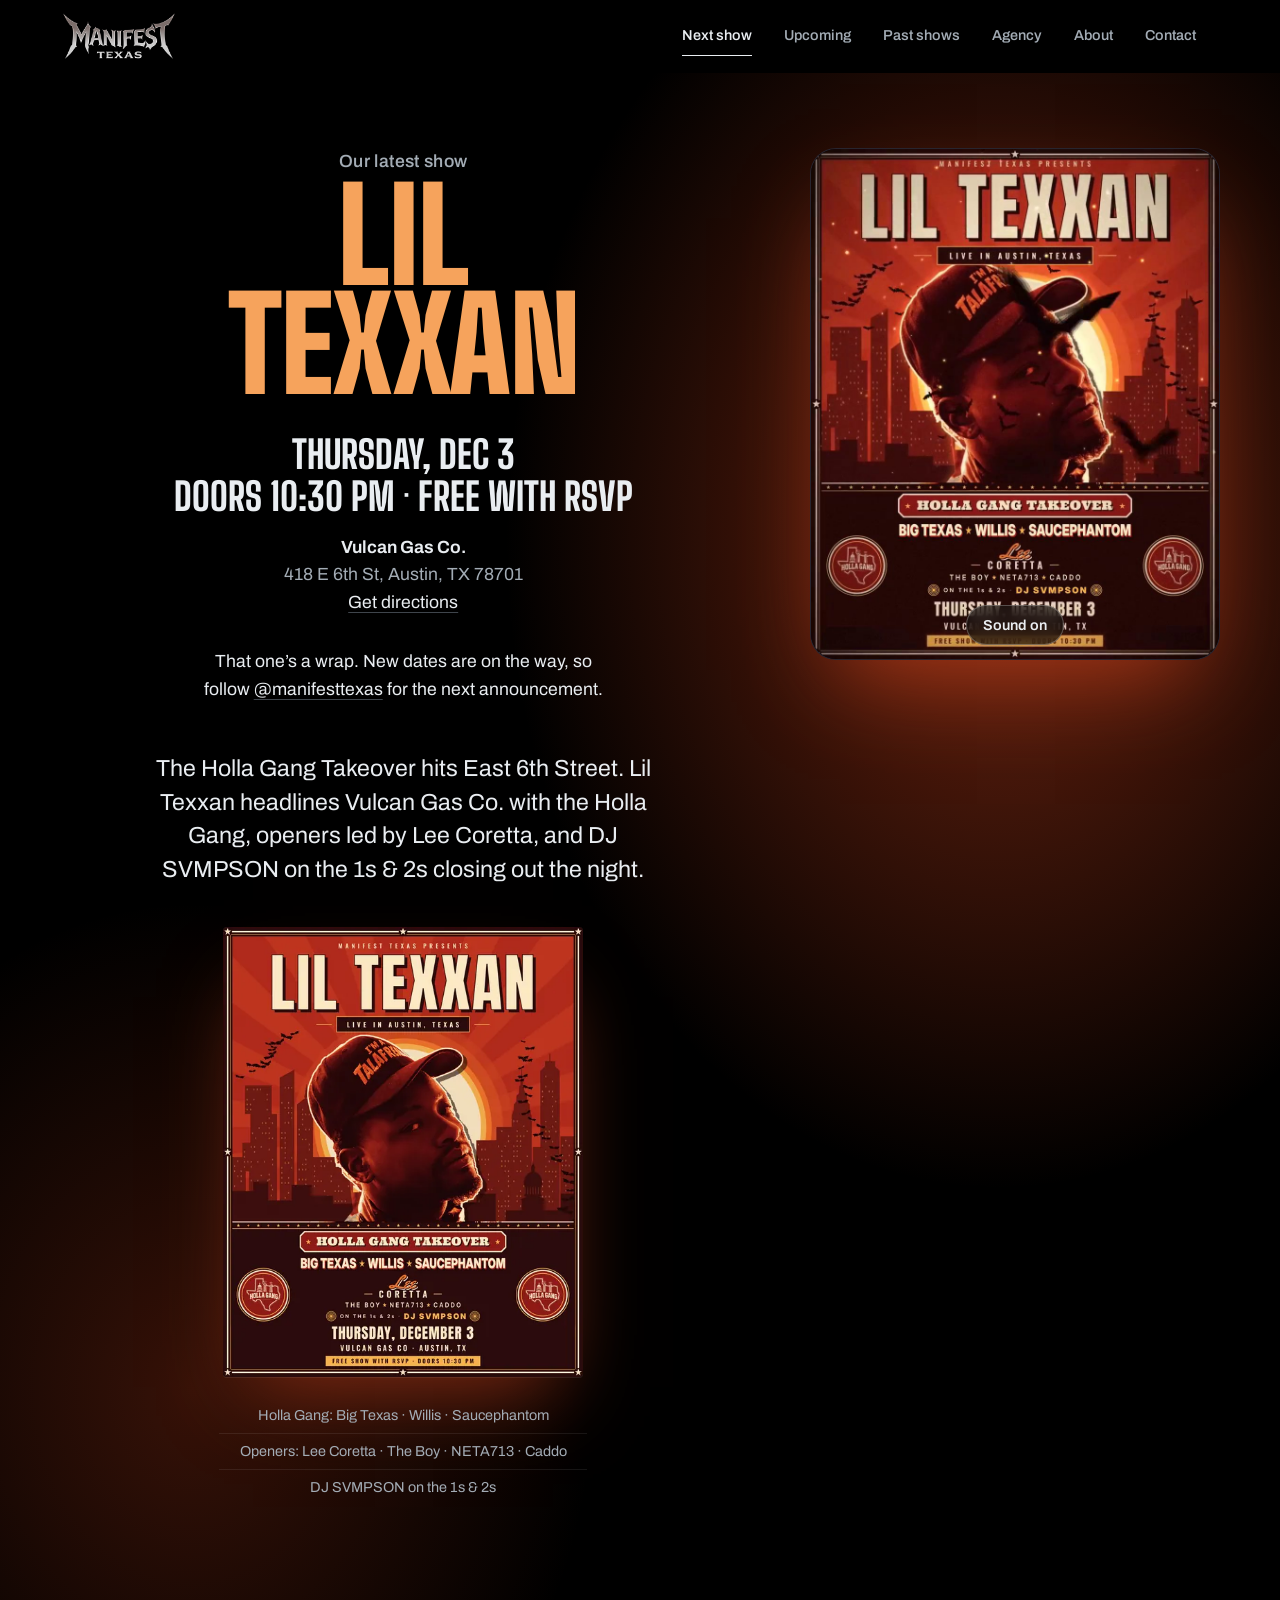
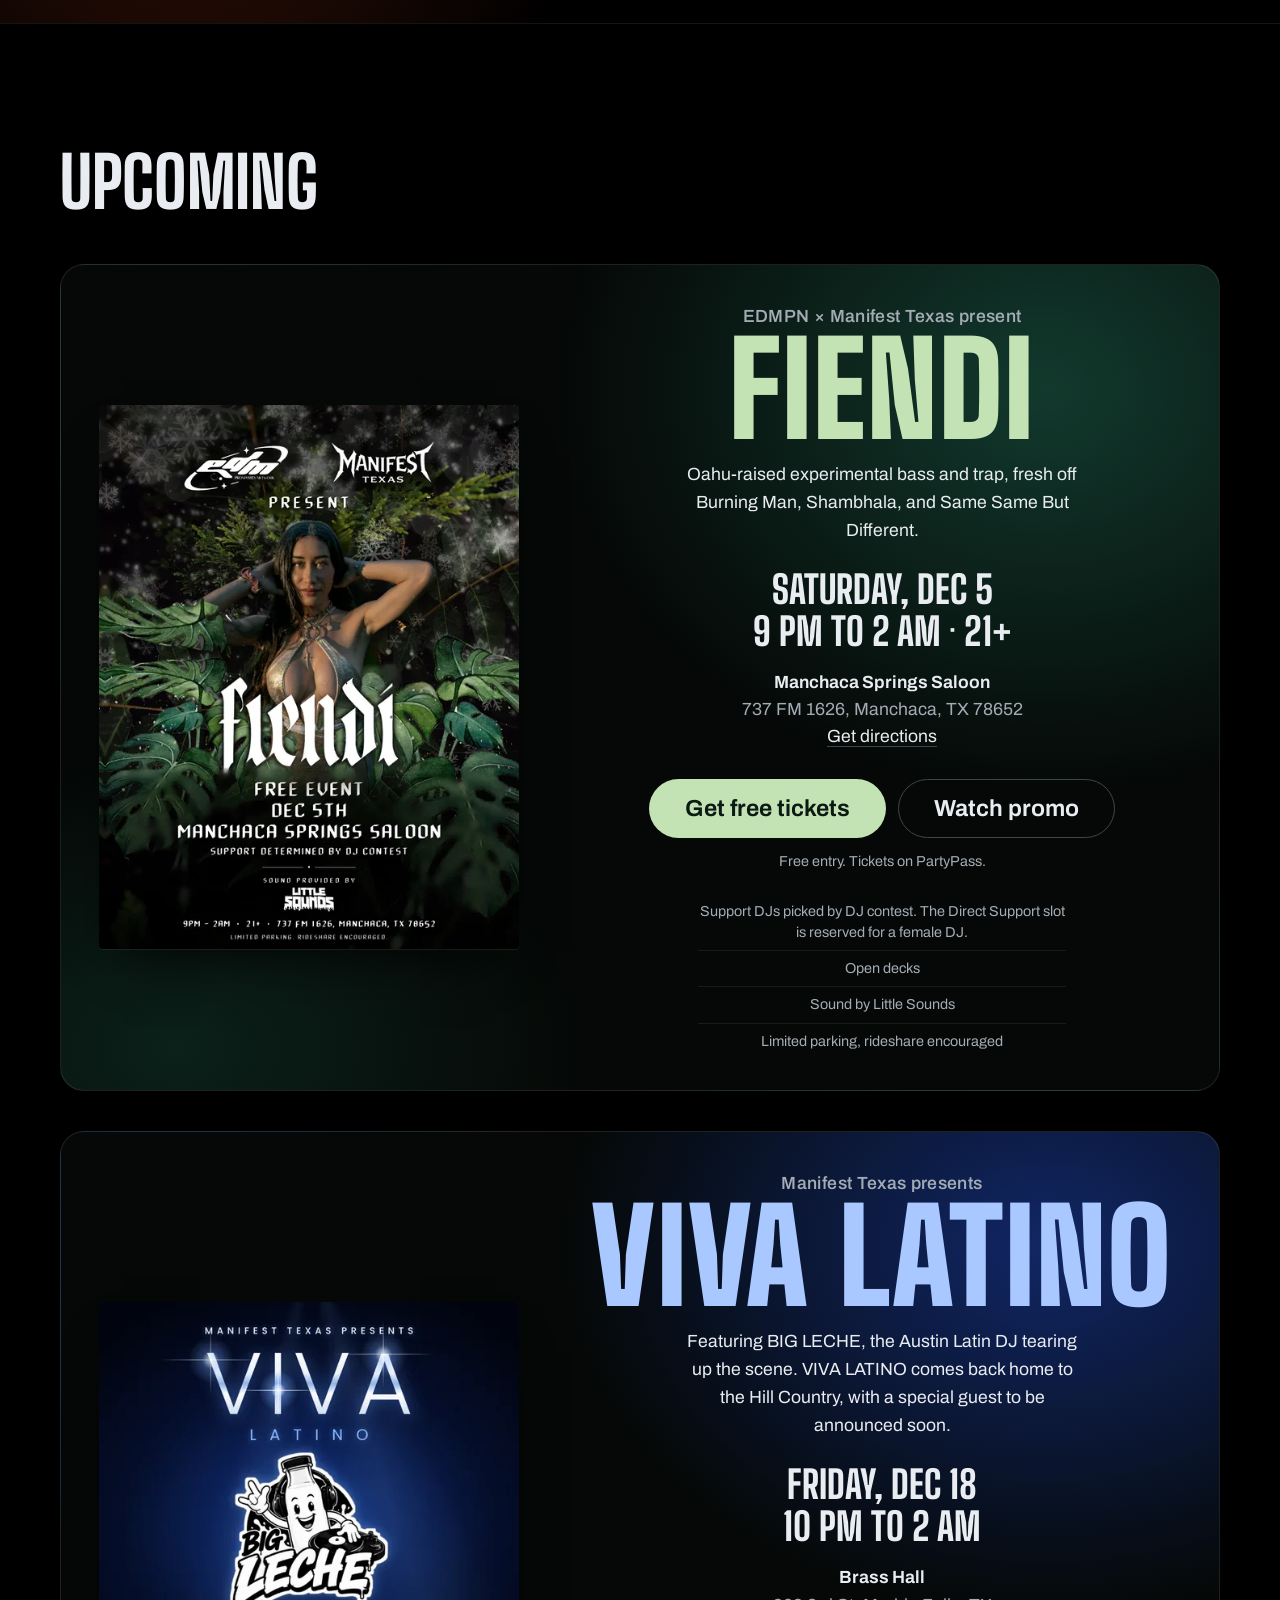
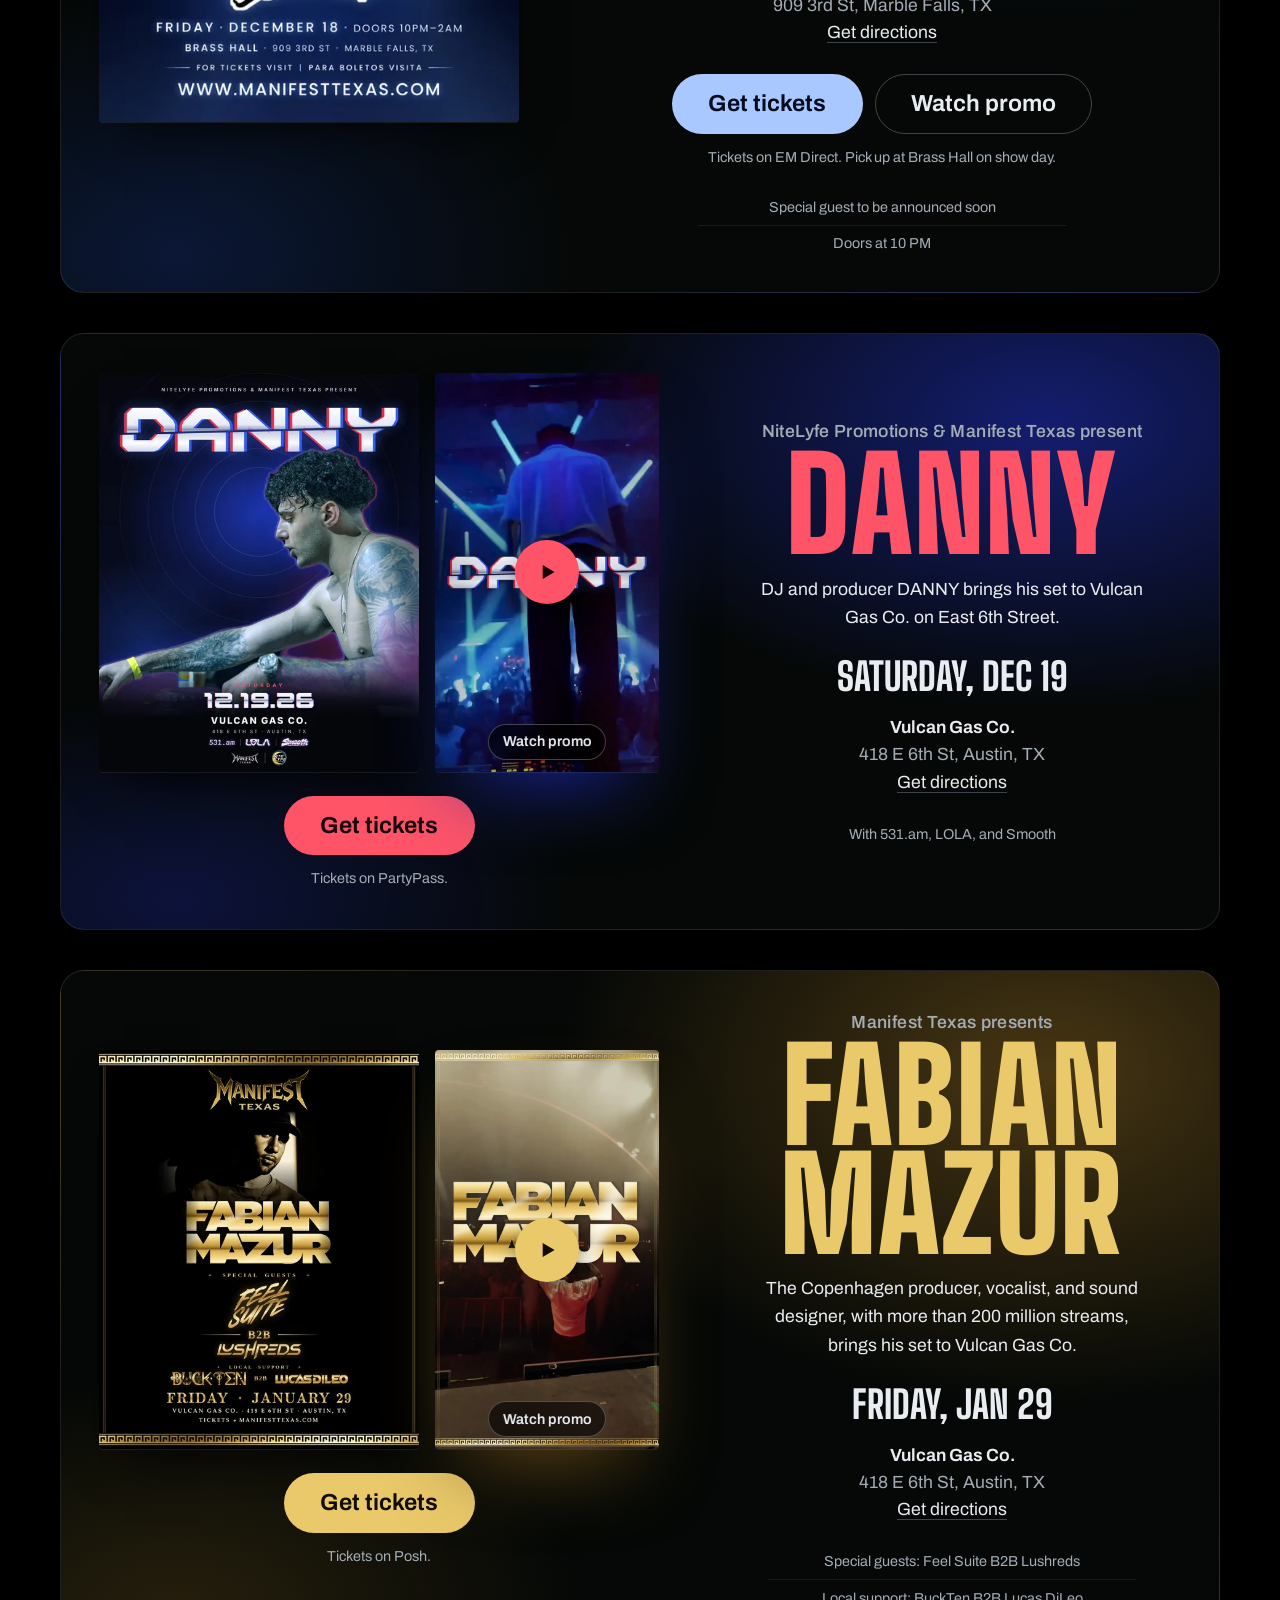
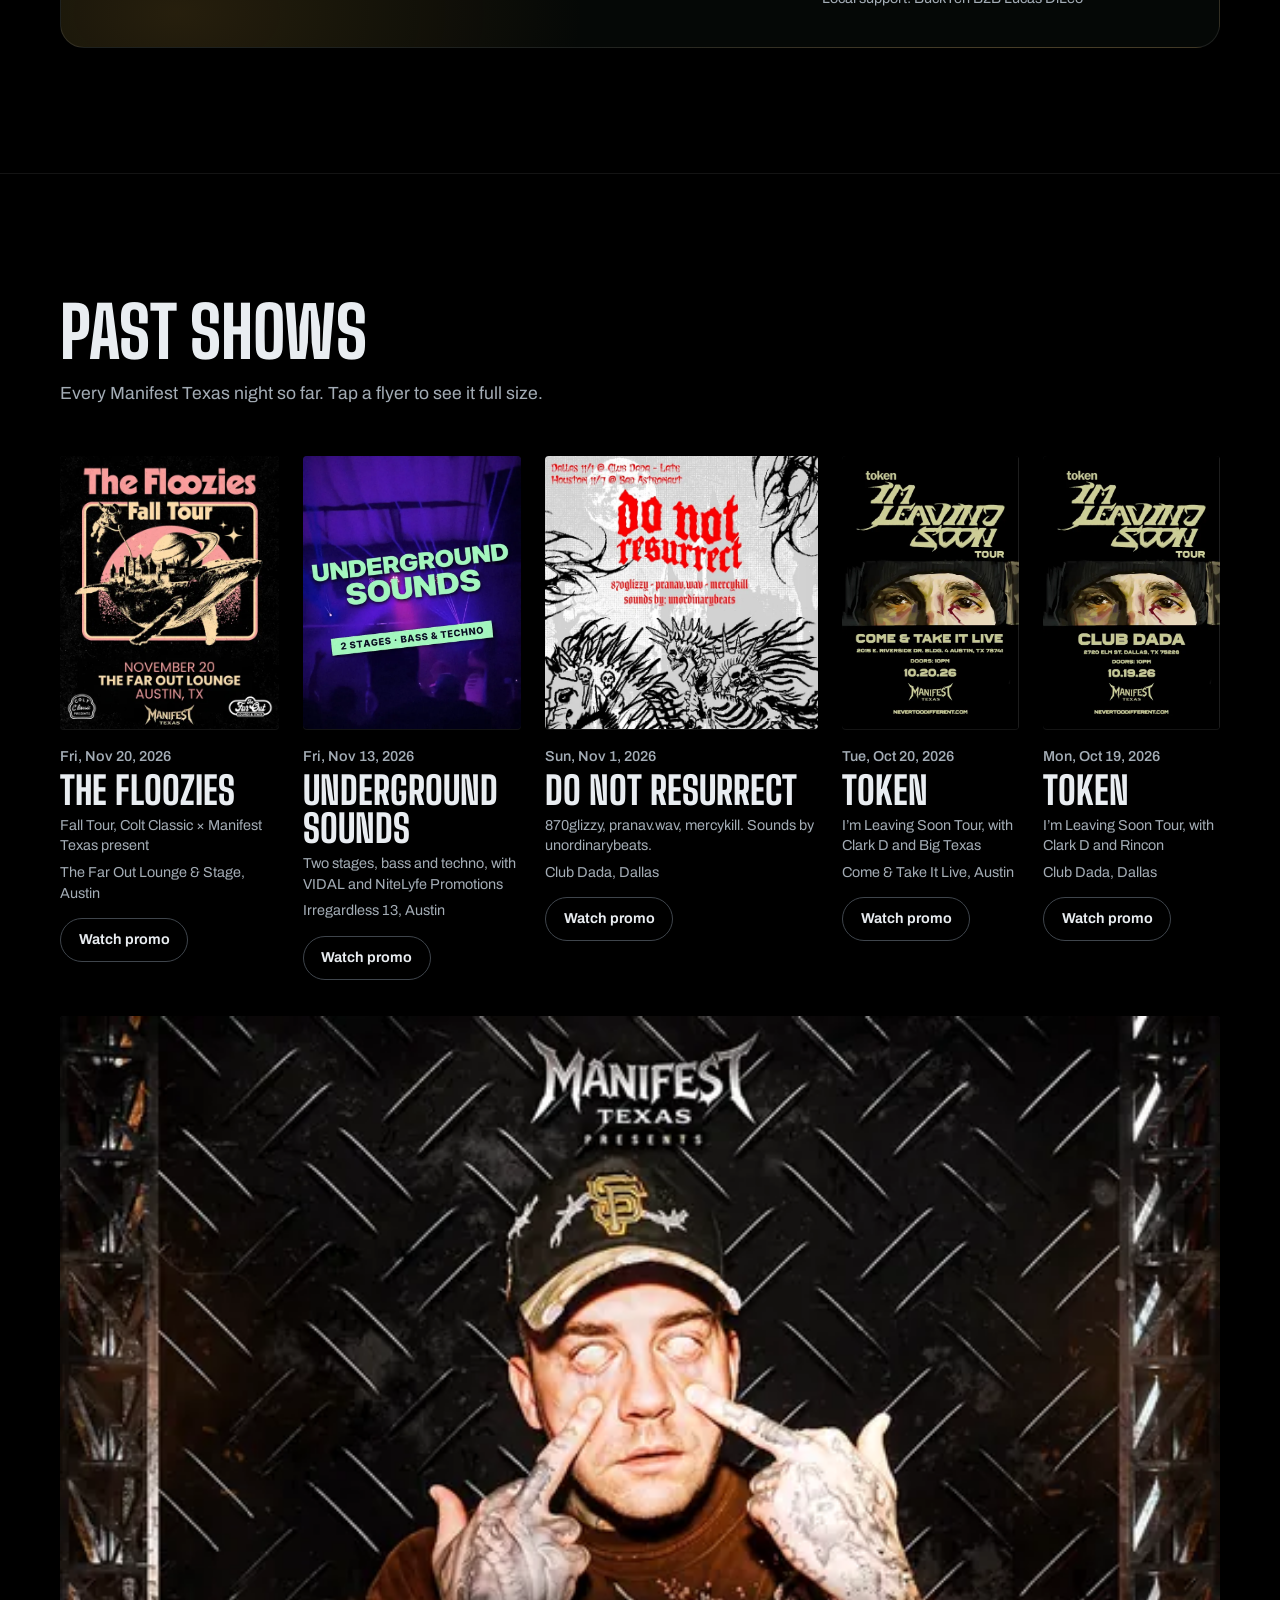
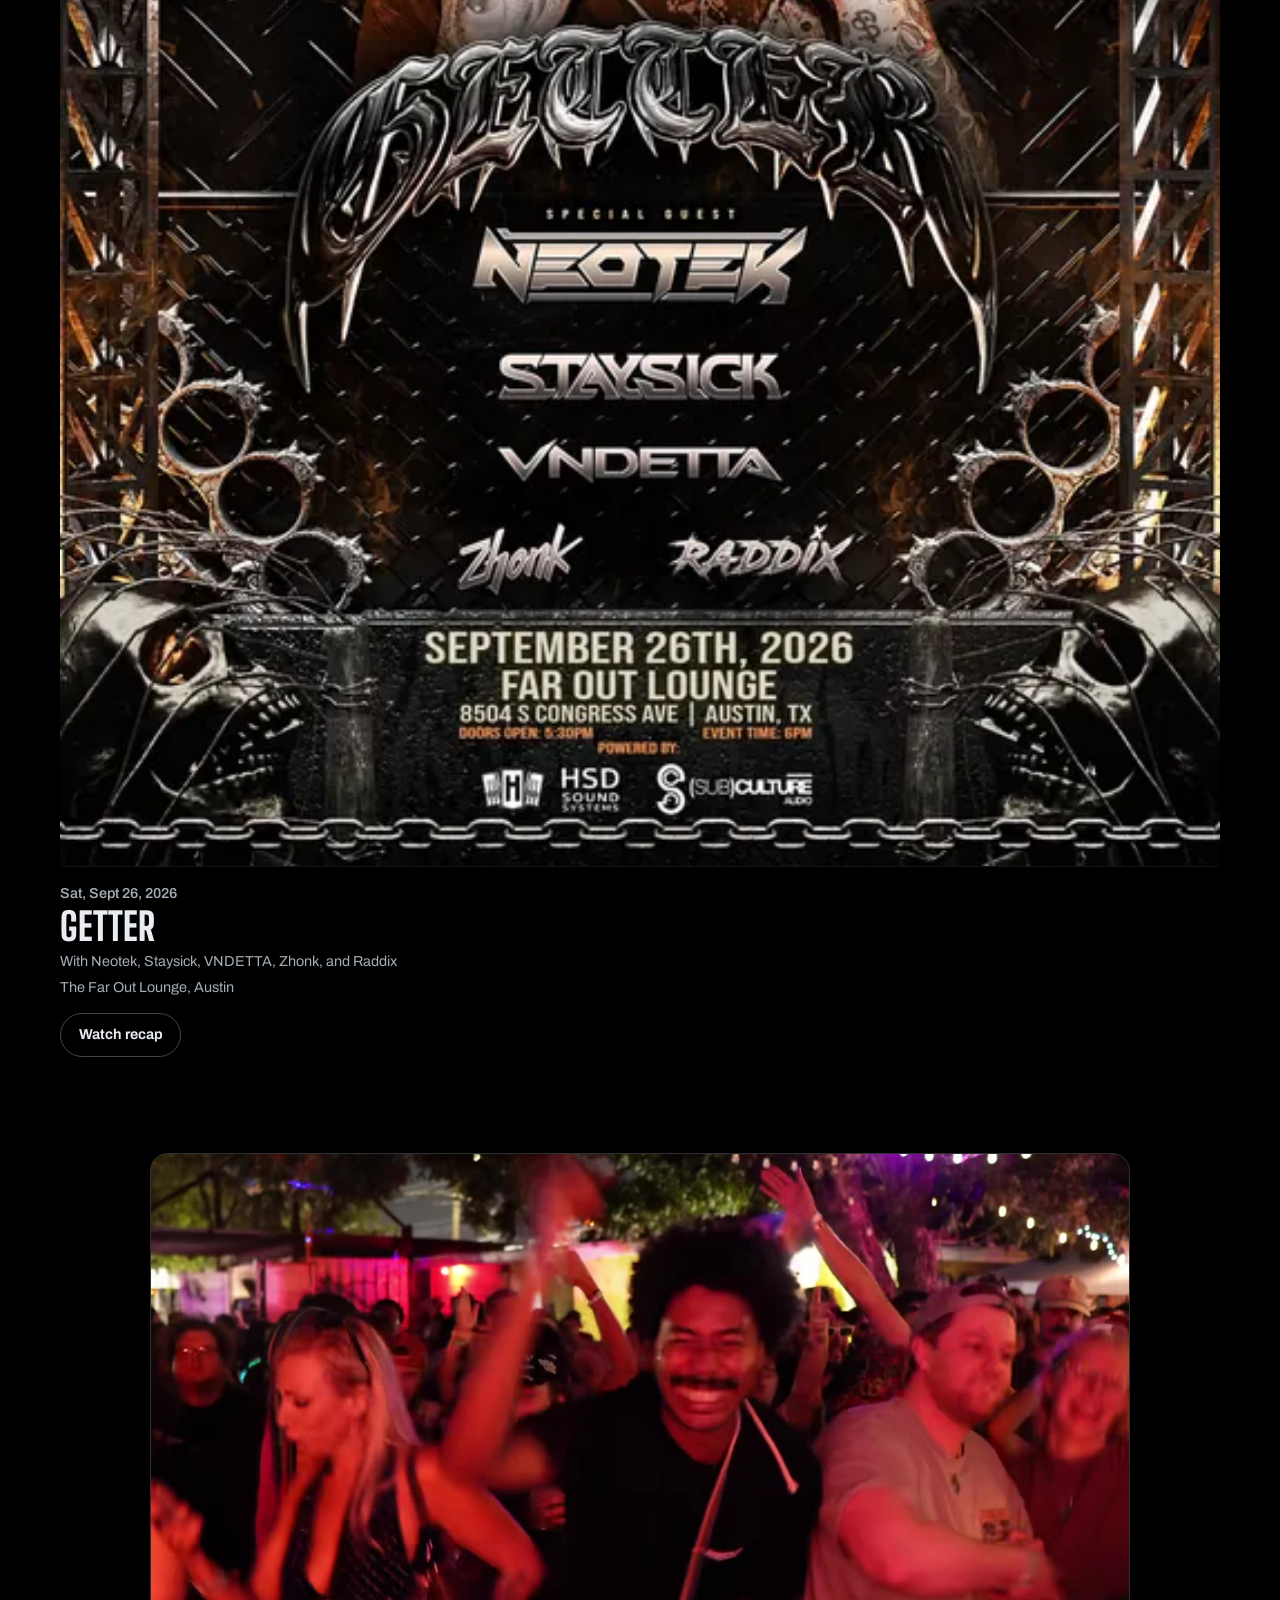
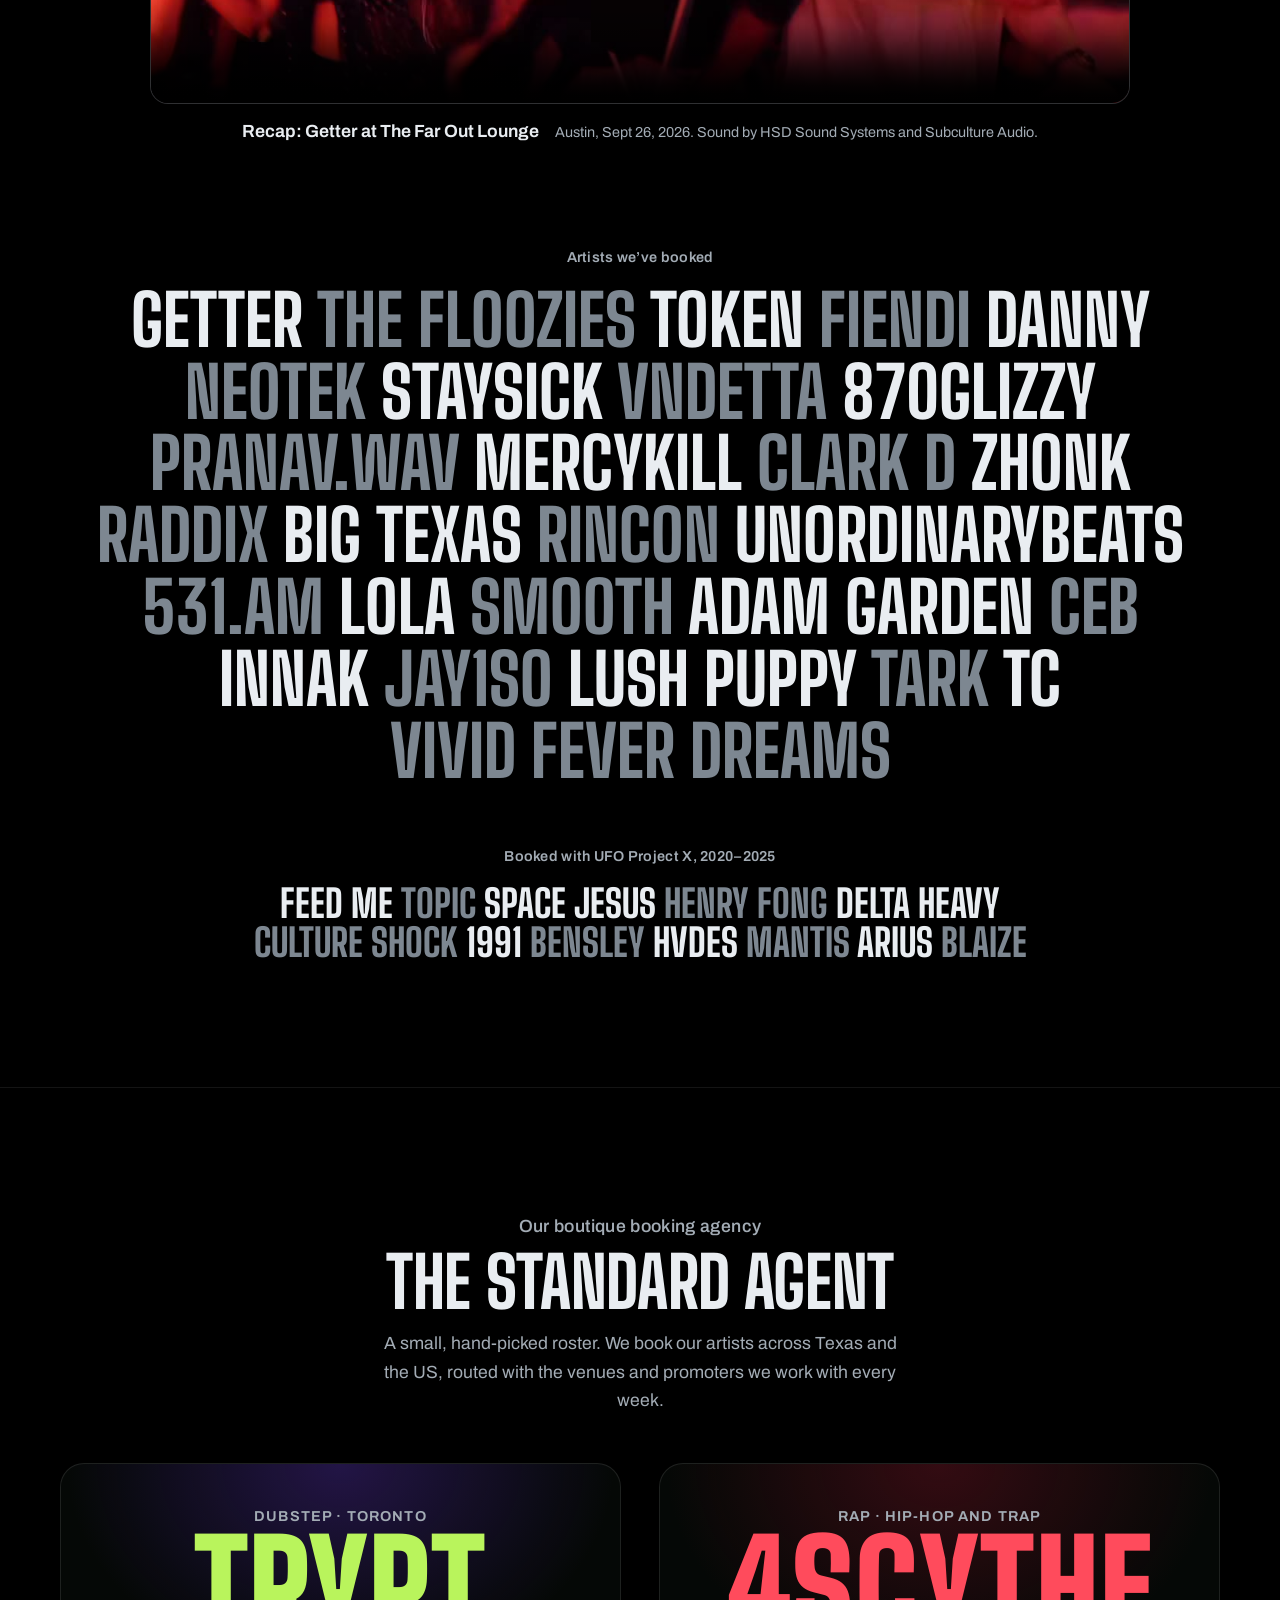
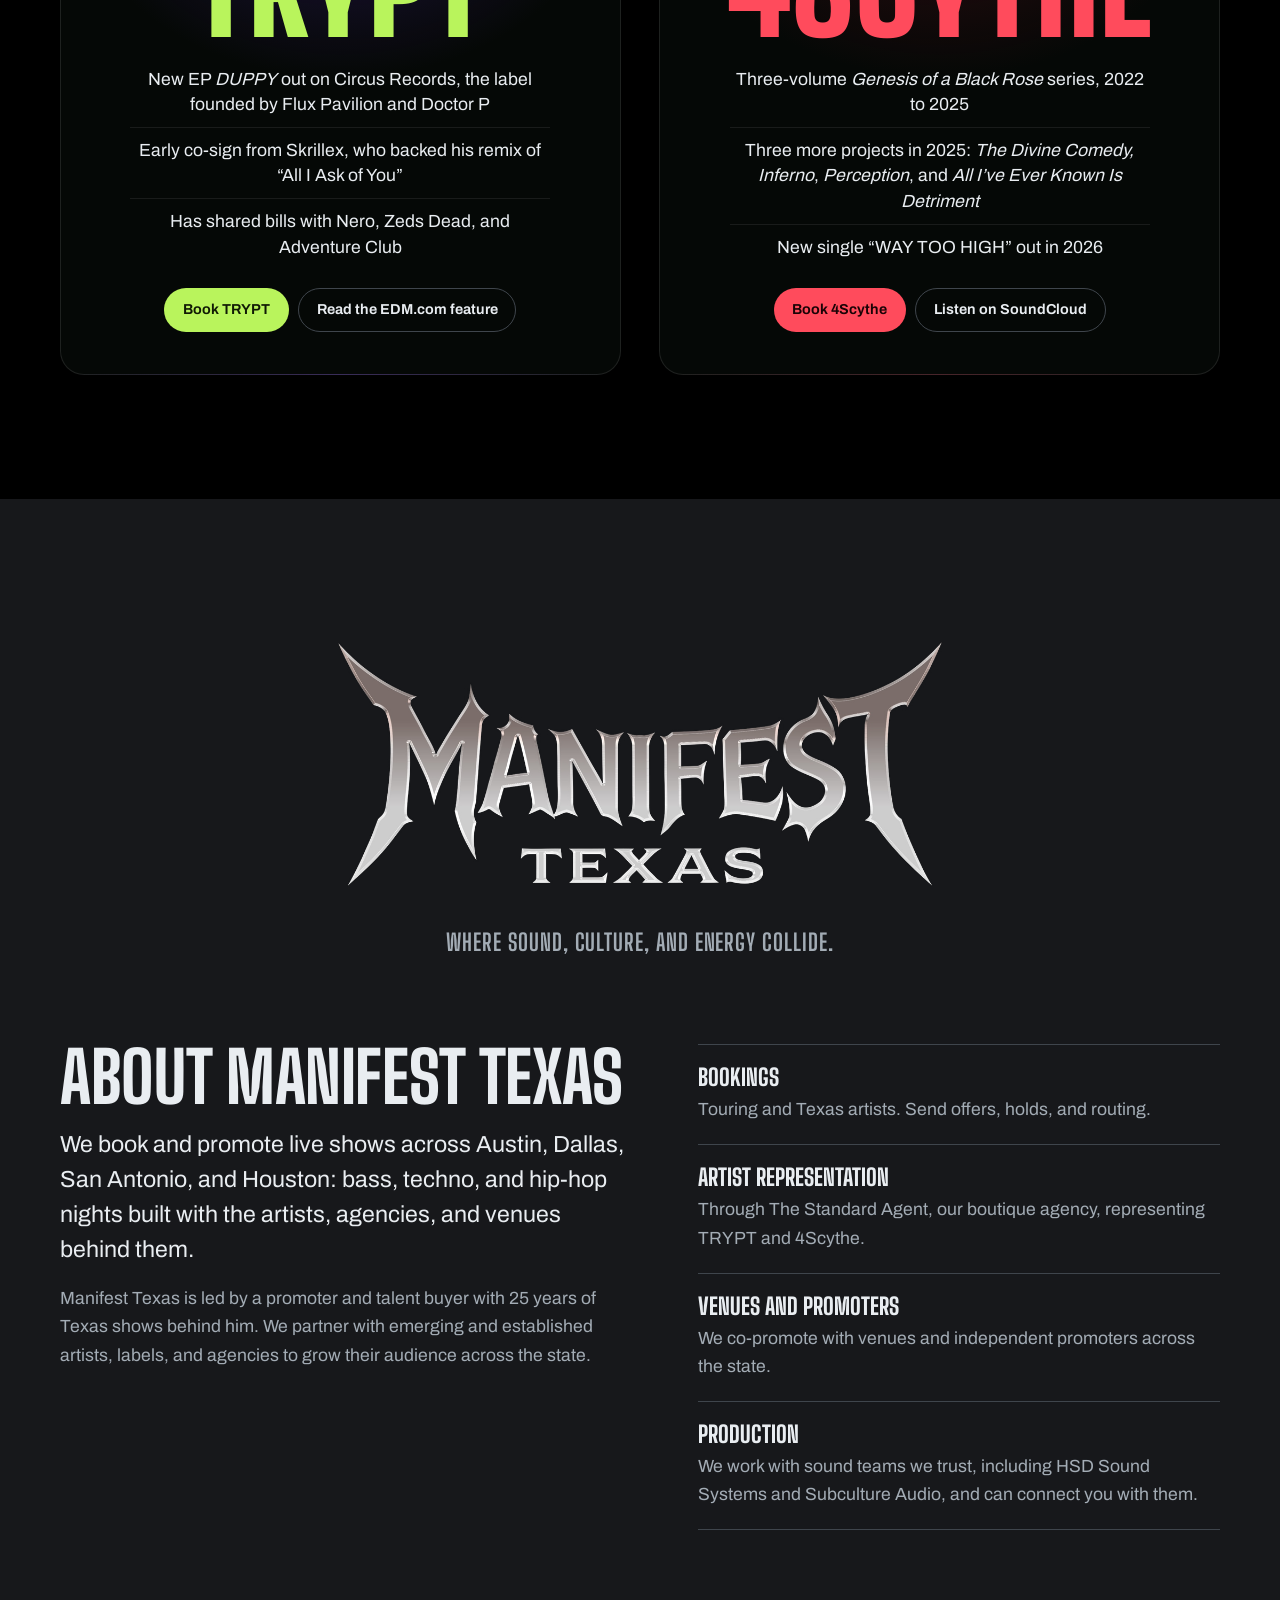
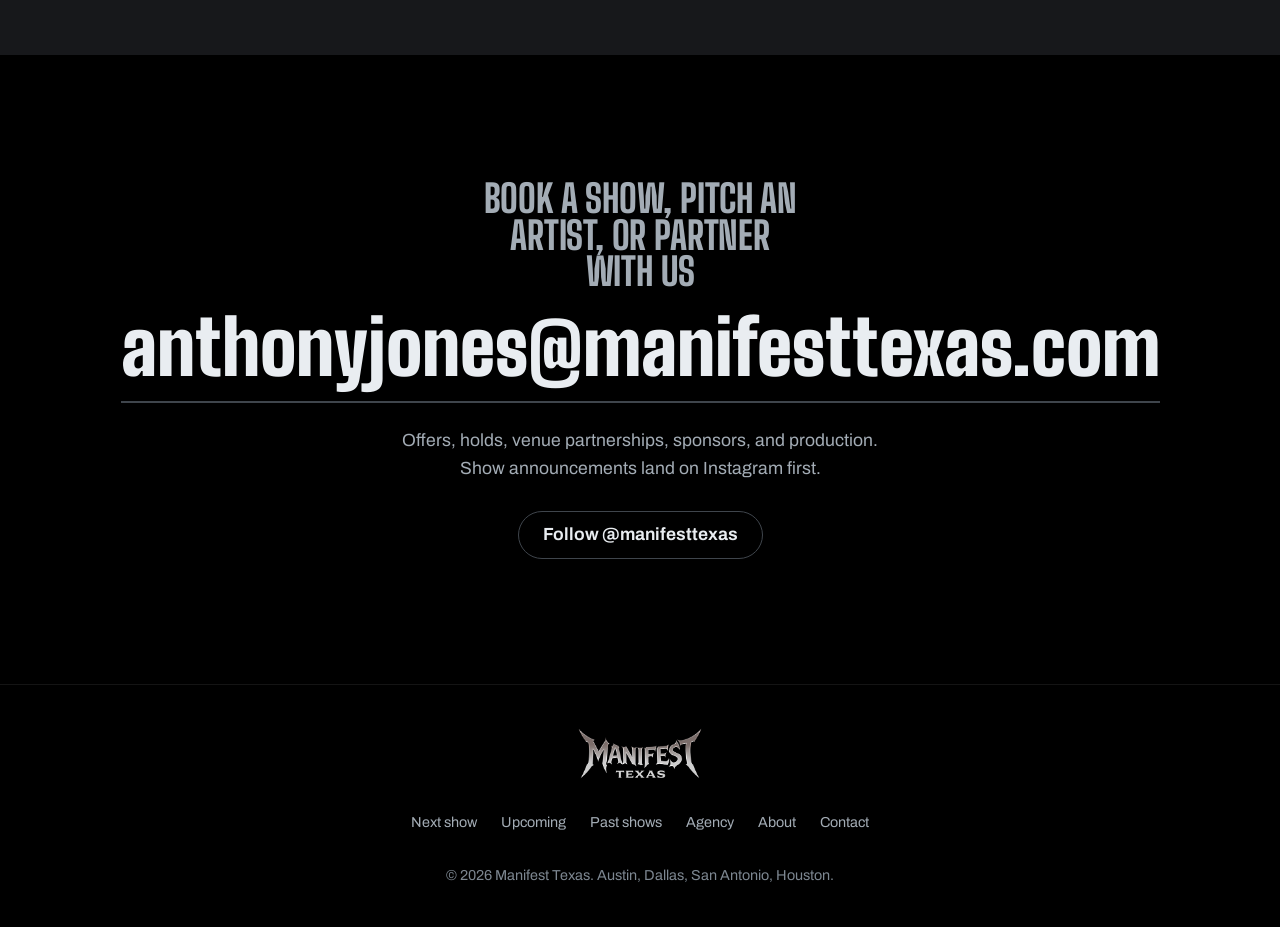
==== commit fcf39c3b: "LIL TEXXAN motion flyer: Lee Coretta first in the openers - New motion flyer (v2): "Opening sets by"" ====
--- a/index.html
+++ b/index.html
@@ -89,7 +89,7 @@
     {
       "@type": "MusicEvent",
       "name": "Manifest Texas presents LIL TEXXAN: Holla Gang Takeover",
-      "description": "Lil Texxan headlines the Holla Gang Takeover at Vulcan Gas Co. in Austin with the Holla Gang (Big Texas, Willis, Saucephantom) and Lee Coretta. Openers The Boy, NETA713, and Caddo, with DJ SVMPSON on the 1s and 2s. Free with RSVP.",
+      "description": "Lil Texxan headlines the Holla Gang Takeover at Vulcan Gas Co. in Austin with the Holla Gang (Big Texas, Willis, Saucephantom). Openers Lee Coretta, The Boy, NETA713, and Caddo, with DJ SVMPSON on the 1s and 2s. Free with RSVP.",
       "startDate": "2026-12-03T22:30:00-06:00",
       "doorTime": "2026-12-03T22:30:00-06:00",
       "eventStatus": "https://schema.org/EventScheduled",
@@ -458,7 +458,7 @@
           <video class="reel-video" data-hero-reel muted loop playsinline autoplay preload="metadata"
                  poster="assets/img/lil-texxan-holla-gang-promo-poster.jpg"
                  aria-label="LIL TEXXAN Holla Gang Takeover motion flyer">
-            <source src="assets/video/lil-texxan-holla-gang-promo.mp4" type="video/mp4" />
+            <source src="assets/video/lil-texxan-holla-gang-promo-v2.mp4" type="video/mp4" />
           </video>
           <button class="reel-sound" type="button" data-sound-toggle aria-pressed="false">Sound on</button>
           <button class="reel-play" type="button" data-reel-play hidden aria-label="Play the LIL TEXXAN motion flyer">
@@ -468,7 +468,7 @@
       </figure>
 
       <div class="next-more">
-        <p class="next-blurb">The Holla Gang Takeover hits East 6th Street. Lil Texxan headlines Vulcan Gas Co. with the Holla Gang and Lee Coretta, three openers, and DJ SVMPSON on the 1s &amp; 2s closing out the night.</p>
+        <p class="next-blurb">The Holla Gang Takeover hits East 6th Street. Lil Texxan headlines Vulcan Gas Co. with the Holla Gang, openers led by Lee Coretta, and DJ SVMPSON on the 1s &amp; 2s closing out the night.</p>
 
         <button class="flyer-btn next-flyer" type="button" style="--ar:0.8"
                 data-flyer="assets/img/flyer-lil-texxan-lineup.jpg" data-flyer-w="1080" data-flyer-h="1350"
@@ -482,8 +482,7 @@
 
         <ul class="up-details">
           <li>Holla Gang: Big Texas · Willis · Saucephantom</li>
-          <li>With Lee Coretta</li>
-          <li>Openers: The Boy · NETA713 · Caddo</li>
+          <li>Openers: Lee Coretta · The Boy · NETA713 · Caddo</li>
           <li>DJ SVMPSON on the 1s &amp; 2s</li>
         </ul>
       </div>
